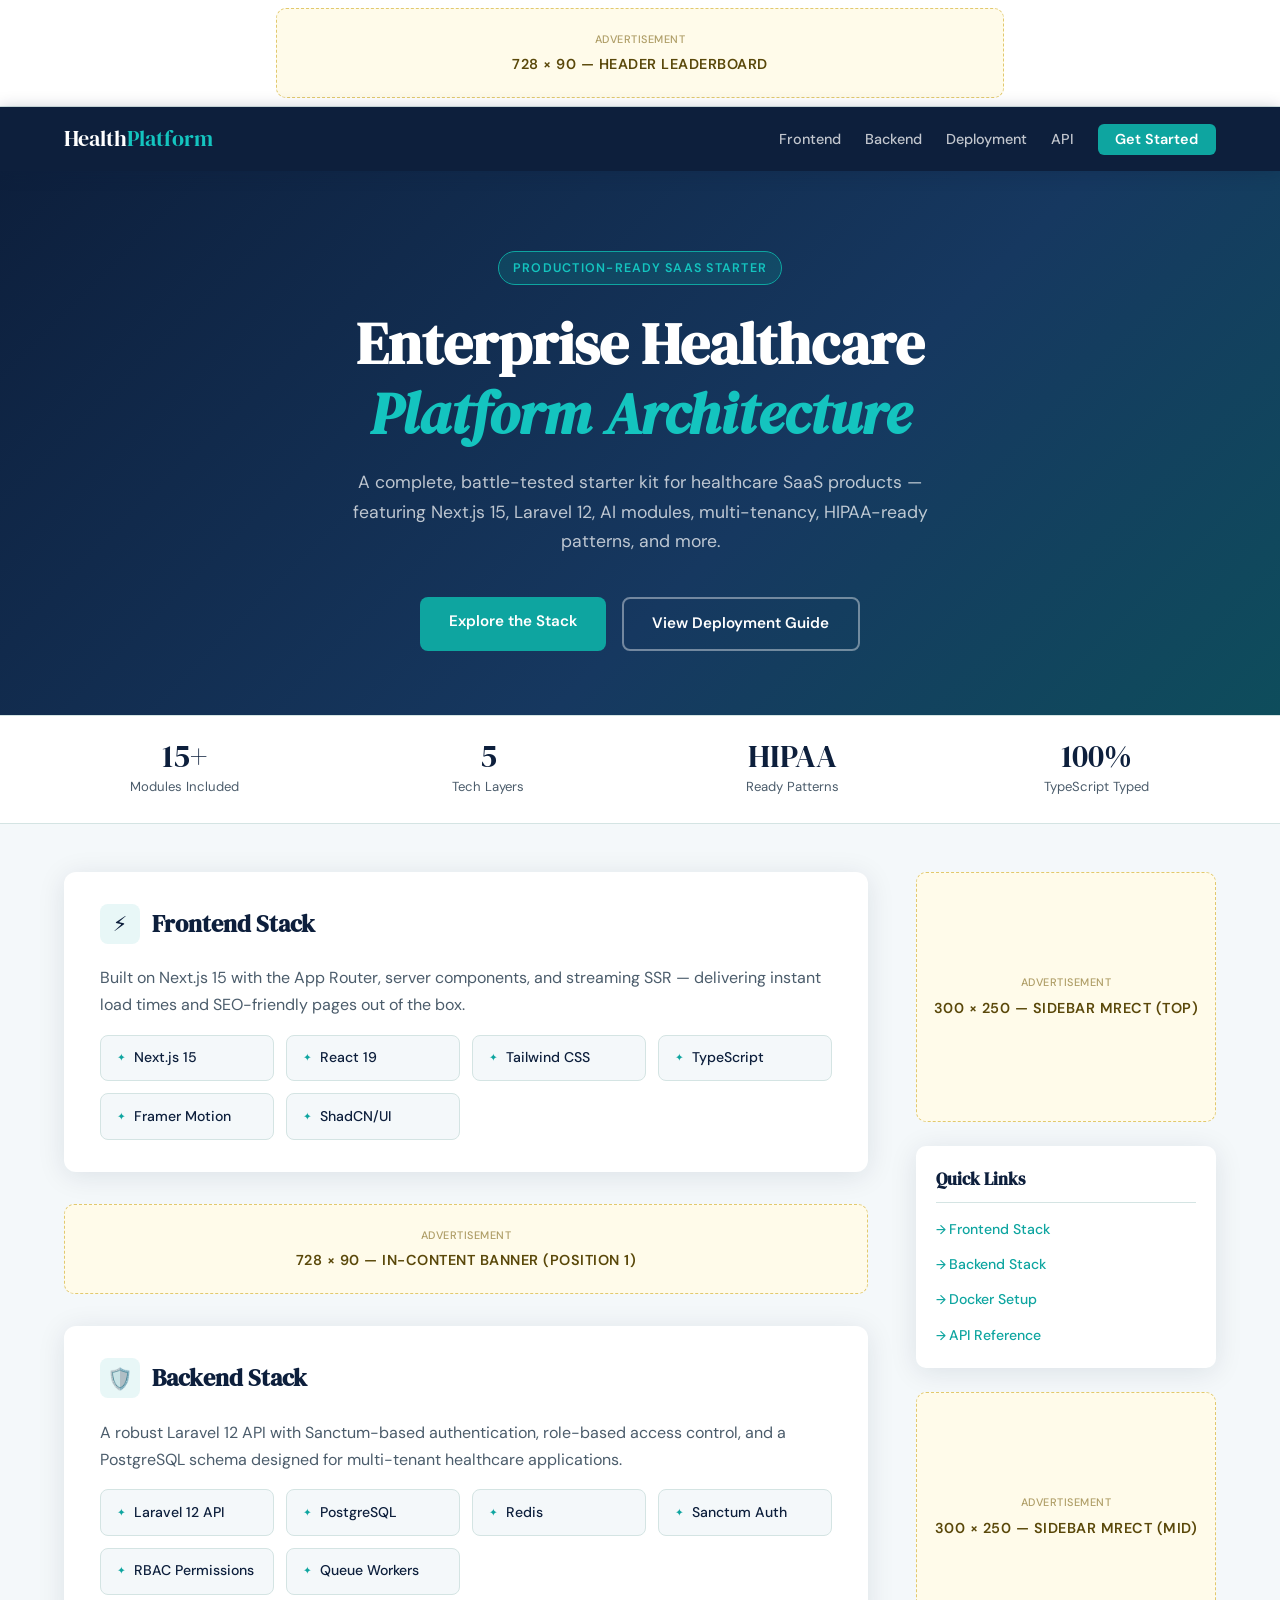
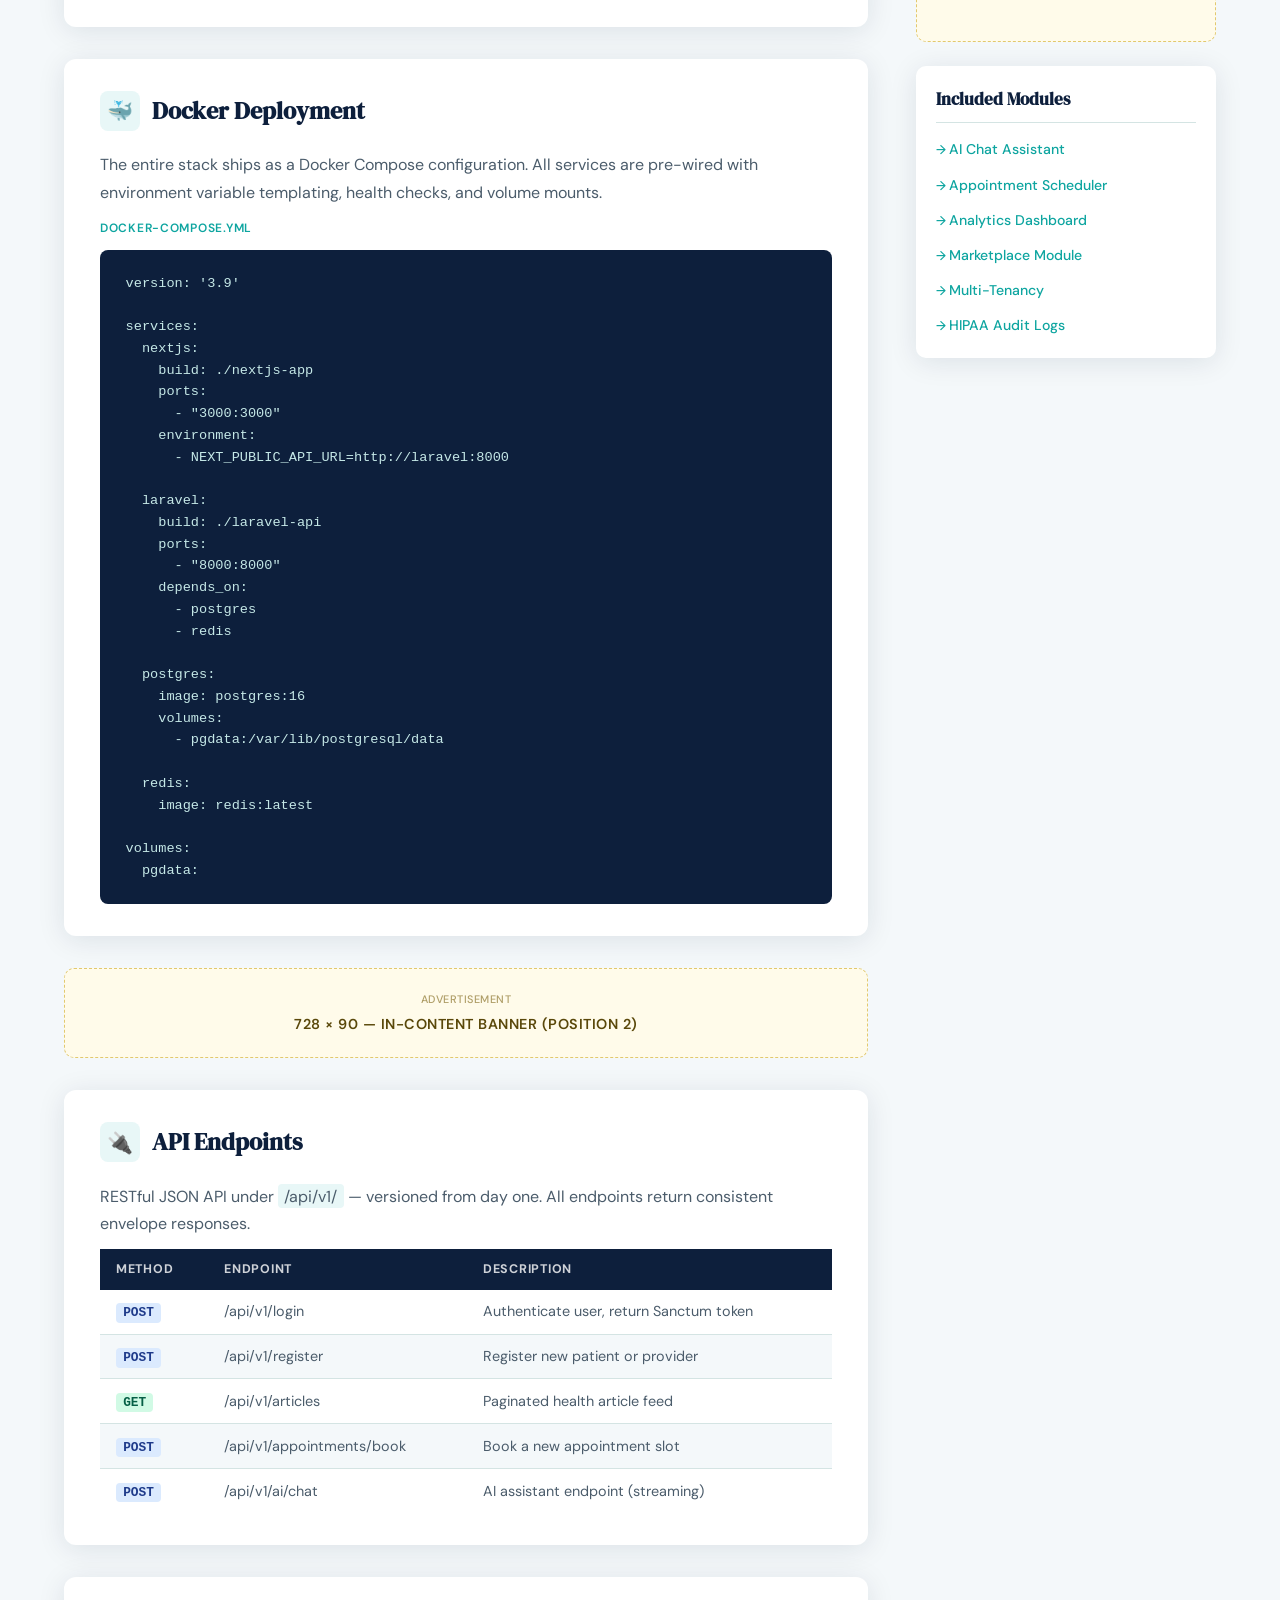
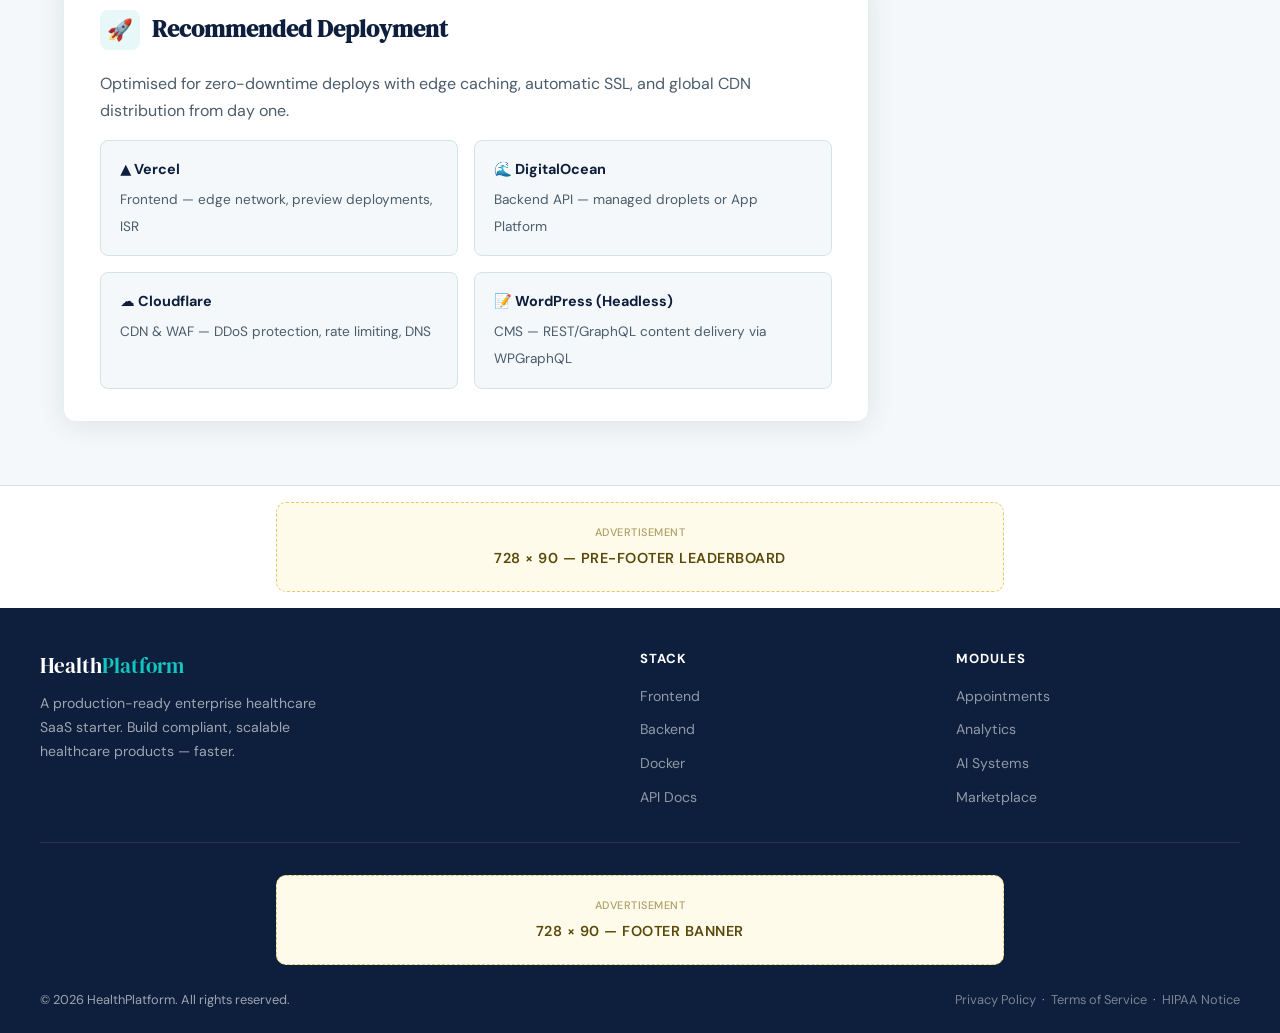
==== index.html @ 1a060036 "Add files via upload" ====
<!DOCTYPE html>
<html lang="en">
<head>
  <meta charset="UTF-8" />
  <meta name="viewport" content="width=device-width, initial-scale=1.0" />
  <title>Enterprise Healthcare Platform — Production-Ready SaaS Architecture</title>
  <meta name="description" content="Production-ready healthcare SaaS starter kit. Next.js 15, Laravel 12, PostgreSQL, Docker, AI, appointments, analytics, authentication, and marketplace modules." />

  <!-- Google Fonts -->
  <link rel="preconnect" href="https://fonts.googleapis.com" />
  <link rel="preconnect" href="https://fonts.gstatic.com" crossorigin />
  <link href="https://fonts.googleapis.com/css2?family=DM+Serif+Display:ital@0;1&family=DM+Sans:ital,opsz,wght@0,9..40,300;0,9..40,400;0,9..40,500;0,9..40,600;1,9..40,300&display=swap" rel="stylesheet" />

  <style>
    /* ─── DESIGN TOKENS ─── */
    :root {
      --navy:    #0d1f3c;
      --teal:    #0ea5a0;
      --teal-lt: #14c4bf;
      --sky:     #e8f7f7;
      --slate:   #4b5c6b;
      --mist:    #f4f8fa;
      --white:   #ffffff;
      --ink:     #0d1f3c;
      --border:  #d4e4e3;
      --radius:  10px;
      --shadow:  0 4px 28px rgba(13,31,60,.10);
      --ad-bg:   #fffbea;
      --ad-border: #e2c96e;
      --font-display: 'DM Serif Display', Georgia, serif;
      --font-body:    'DM Sans', system-ui, sans-serif;
    }

    *, *::before, *::after { box-sizing: border-box; margin: 0; padding: 0; }

    html { scroll-behavior: smooth; }

    body {
      font-family: var(--font-body);
      font-size: 1rem;
      color: var(--ink);
      background: var(--mist);
      line-height: 1.7;
    }

    /* ─── AD UTILITY ─── */
    .ad-slot {
      background: var(--ad-bg);
      border: 1.5px dashed var(--ad-border);
      border-radius: var(--radius);
      display: flex;
      flex-direction: column;
      align-items: center;
      justify-content: center;
      color: #7a6010;
      font-size: .78rem;
      font-weight: 500;
      letter-spacing: .04em;
      text-transform: uppercase;
      gap: 4px;
      position: relative;
      overflow: hidden;
    }
    .ad-slot::before {
      content: 'Advertisement';
      font-size: .68rem;
      opacity: .6;
    }
    .ad-slot-label {
      font-size: .9rem;
      font-weight: 600;
      color: #5a480a;
    }
    /* ad sizes */
    .ad-leaderboard  { width: 100%; height: 90px; }
    .ad-banner       { width: 100%; height: 60px; }
    .ad-rectangle    { width: 300px; height: 250px; flex-shrink: 0; }
    .ad-inline       { width: 100%; height: 90px; margin: 2rem 0; }
    .ad-footer       { width: 100%; height: 90px; }

    /* ─── HEADER AD BAR ─── */
    .header-ad-bar {
      background: var(--white);
      border-bottom: 1px solid var(--border);
      padding: .5rem 1.5rem;
    }
    .header-ad-bar .ad-leaderboard { max-width: 728px; margin: 0 auto; }

    /* ─── NAV ─── */
    nav {
      background: var(--navy);
      position: sticky;
      top: 0;
      z-index: 100;
      box-shadow: 0 2px 16px rgba(13,31,60,.25);
    }
    .nav-inner {
      max-width: 1200px;
      margin: 0 auto;
      padding: 0 1.5rem;
      display: flex;
      align-items: center;
      height: 64px;
      gap: 2rem;
    }
    .nav-logo {
      font-family: var(--font-display);
      font-size: 1.35rem;
      color: var(--white);
      text-decoration: none;
      white-space: nowrap;
      flex-shrink: 0;
    }
    .nav-logo span { color: var(--teal-lt); }
    .nav-links {
      display: flex;
      gap: 1.5rem;
      list-style: none;
      margin-left: auto;
    }
    .nav-links a {
      color: rgba(255,255,255,.75);
      text-decoration: none;
      font-size: .9rem;
      font-weight: 500;
      transition: color .2s;
    }
    .nav-links a:hover { color: var(--teal-lt); }
    .nav-cta {
      background: var(--teal);
      color: var(--white) !important;
      padding: .4rem 1.1rem;
      border-radius: 6px;
      font-weight: 600 !important;
      transition: background .2s !important;
    }
    .nav-cta:hover { background: var(--teal-lt) !important; }

    /* ─── HERO ─── */
    .hero {
      background: linear-gradient(135deg, var(--navy) 0%, #163860 60%, #0e4d5c 100%);
      color: var(--white);
      padding: 5rem 1.5rem 4rem;
      text-align: center;
    }
    .hero-eyebrow {
      display: inline-block;
      background: rgba(14,165,160,.2);
      border: 1px solid var(--teal);
      color: var(--teal-lt);
      font-size: .78rem;
      font-weight: 600;
      letter-spacing: .1em;
      text-transform: uppercase;
      padding: .35rem .9rem;
      border-radius: 50px;
      margin-bottom: 1.5rem;
    }
    .hero h1 {
      font-family: var(--font-display);
      font-size: clamp(2.2rem, 5vw, 3.6rem);
      line-height: 1.2;
      max-width: 800px;
      margin: 0 auto 1.25rem;
    }
    .hero h1 em { color: var(--teal-lt); font-style: italic; }
    .hero-sub {
      font-size: 1.1rem;
      color: rgba(255,255,255,.72);
      max-width: 620px;
      margin: 0 auto 2.5rem;
    }
    .hero-actions {
      display: flex;
      gap: 1rem;
      justify-content: center;
      flex-wrap: wrap;
    }
    .btn {
      display: inline-block;
      padding: .75rem 1.8rem;
      border-radius: 8px;
      font-weight: 600;
      font-size: .95rem;
      text-decoration: none;
      cursor: pointer;
      transition: transform .15s, box-shadow .15s, background .2s;
      border: none;
    }
    .btn:hover { transform: translateY(-2px); box-shadow: 0 6px 20px rgba(0,0,0,.18); }
    .btn-primary { background: var(--teal); color: var(--white); }
    .btn-primary:hover { background: var(--teal-lt); }
    .btn-outline { background: transparent; color: var(--white); border: 2px solid rgba(255,255,255,.4); }
    .btn-outline:hover { border-color: var(--white); }

    /* ─── PAGE LAYOUT ─── */
    .page-body {
      max-width: 1200px;
      margin: 0 auto;
      padding: 3rem 1.5rem 4rem;
      display: grid;
      grid-template-columns: 1fr 300px;
      gap: 3rem;
      align-items: start;
    }
    .main-content { min-width: 0; }
    .sidebar { display: flex; flex-direction: column; gap: 1.5rem; }

    /* ─── SIDEBAR STICKY ─── */
    .sidebar-sticky {
      position: sticky;
      top: 80px;
      display: flex;
      flex-direction: column;
      gap: 1.5rem;
    }

    /* ─── SECTION CARD ─── */
    .card {
      background: var(--white);
      border-radius: 12px;
      box-shadow: var(--shadow);
      padding: 2rem 2.25rem;
      margin-bottom: 2rem;
    }
    .card:last-child { margin-bottom: 0; }
    .card-header {
      display: flex;
      align-items: center;
      gap: .75rem;
      margin-bottom: 1.25rem;
    }
    .card-icon {
      width: 40px;
      height: 40px;
      background: var(--sky);
      border-radius: 8px;
      display: flex;
      align-items: center;
      justify-content: center;
      font-size: 1.3rem;
      flex-shrink: 0;
    }
    .card h2 {
      font-family: var(--font-display);
      font-size: 1.5rem;
      color: var(--navy);
    }
    .card p { color: var(--slate); margin-bottom: .75rem; }
    .card p:last-child { margin-bottom: 0; }

    /* ─── STACK GRID ─── */
    .stack-grid {
      display: grid;
      grid-template-columns: repeat(auto-fill, minmax(160px, 1fr));
      gap: .75rem;
      margin-top: 1rem;
    }
    .stack-item {
      background: var(--mist);
      border: 1px solid var(--border);
      border-radius: 8px;
      padding: .65rem 1rem;
      font-size: .88rem;
      font-weight: 500;
      color: var(--navy);
      display: flex;
      align-items: center;
      gap: .5rem;
    }
    .stack-item::before { content: '✦'; color: var(--teal); font-size: .65rem; }

    /* ─── CODE BLOCK ─── */
    pre {
      background: var(--navy);
      color: #c5e8e7;
      border-radius: 8px;
      padding: 1.4rem 1.6rem;
      overflow-x: auto;
      font-size: .85rem;
      line-height: 1.6;
      font-family: 'Fira Code', 'Cascadia Code', monospace;
      margin-top: .75rem;
    }
    code { font-family: inherit; }
    .code-label {
      font-size: .75rem;
      font-weight: 600;
      letter-spacing: .06em;
      text-transform: uppercase;
      color: var(--teal);
      margin-bottom: .35rem;
      display: block;
    }

    /* ─── API TABLE ─── */
    .api-table {
      width: 100%;
      border-collapse: collapse;
      margin-top: .75rem;
      font-size: .9rem;
    }
    .api-table th {
      background: var(--navy);
      color: rgba(255,255,255,.8);
      text-align: left;
      padding: .6rem 1rem;
      font-size: .78rem;
      letter-spacing: .06em;
      text-transform: uppercase;
    }
    .api-table td {
      padding: .6rem 1rem;
      border-bottom: 1px solid var(--border);
      color: var(--slate);
    }
    .api-table tr:last-child td { border-bottom: none; }
    .api-table tr:nth-child(even) td { background: var(--mist); }
    .method {
      font-family: monospace;
      font-weight: 700;
      font-size: .8rem;
      padding: .15rem .45rem;
      border-radius: 4px;
    }
    .method-get  { background: #d1fae5; color: #065f46; }
    .method-post { background: #dbeafe; color: #1e3a8a; }

    /* ─── DEPLOYMENT GRID ─── */
    .deploy-grid {
      display: grid;
      grid-template-columns: repeat(2, 1fr);
      gap: 1rem;
      margin-top: 1rem;
    }
    .deploy-card {
      background: var(--mist);
      border: 1px solid var(--border);
      border-radius: 8px;
      padding: 1rem 1.2rem;
    }
    .deploy-card strong {
      display: block;
      color: var(--navy);
      font-size: .9rem;
      margin-bottom: .2rem;
    }
    .deploy-card span { color: var(--slate); font-size: .85rem; }

    /* ─── SIDEBAR WIDGET ─── */
    .widget {
      background: var(--white);
      border-radius: 10px;
      box-shadow: var(--shadow);
      padding: 1.25rem;
    }
    .widget h3 {
      font-family: var(--font-display);
      font-size: 1.05rem;
      color: var(--navy);
      margin-bottom: .75rem;
      border-bottom: 1px solid var(--border);
      padding-bottom: .5rem;
    }
    .widget ul { list-style: none; display: flex; flex-direction: column; gap: .5rem; }
    .widget ul li a {
      color: var(--teal);
      text-decoration: none;
      font-size: .88rem;
      font-weight: 500;
      transition: color .2s;
    }
    .widget ul li a:hover { color: var(--navy); }
    .widget ul li a::before { content: '→ '; font-size: .8rem; }

    /* ─── STATS BAR ─── */
    .stats-bar {
      background: var(--white);
      border-top: 1px solid var(--border);
      border-bottom: 1px solid var(--border);
      padding: 1.5rem 1.5rem;
    }
    .stats-inner {
      max-width: 1200px;
      margin: 0 auto;
      display: grid;
      grid-template-columns: repeat(4, 1fr);
      text-align: center;
      gap: 1rem;
    }
    .stat-number {
      font-family: var(--font-display);
      font-size: 2rem;
      color: var(--navy);
      line-height: 1;
    }
    .stat-label { font-size: .82rem; color: var(--slate); margin-top: .25rem; }

    /* ─── FOOTER ─── */
    footer {
      background: var(--navy);
      color: rgba(255,255,255,.6);
      padding: 2.5rem 1.5rem 1.5rem;
    }
    .footer-inner {
      max-width: 1200px;
      margin: 0 auto;
    }
    .footer-top {
      display: grid;
      grid-template-columns: 2fr 1fr 1fr;
      gap: 2rem;
      margin-bottom: 2rem;
      padding-bottom: 2rem;
      border-bottom: 1px solid rgba(255,255,255,.1);
    }
    .footer-brand {
      font-family: var(--font-display);
      font-size: 1.3rem;
      color: var(--white);
      margin-bottom: .6rem;
    }
    .footer-brand span { color: var(--teal-lt); }
    .footer-col h4 {
      color: var(--white);
      font-size: .82rem;
      letter-spacing: .07em;
      text-transform: uppercase;
      margin-bottom: .75rem;
    }
    .footer-col ul { list-style: none; display: flex; flex-direction: column; gap: .4rem; }
    .footer-col ul a { color: rgba(255,255,255,.55); font-size: .88rem; text-decoration: none; transition: color .2s; }
    .footer-col ul a:hover { color: var(--teal-lt); }
    .footer-bottom {
      display: flex;
      justify-content: space-between;
      align-items: center;
      font-size: .8rem;
      flex-wrap: wrap;
      gap: .5rem;
    }
    .footer-bottom a { color: rgba(255,255,255,.45); text-decoration: none; }
    .footer-bottom a:hover { color: var(--teal-lt); }

    /* ─── RESPONSIVE ─── */
    @media (max-width: 900px) {
      .page-body { grid-template-columns: 1fr; }
      .sidebar-sticky { position: static; }
      .ad-rectangle { width: 100%; height: 120px; }
      .stats-inner { grid-template-columns: repeat(2, 1fr); }
      .footer-top { grid-template-columns: 1fr 1fr; }
    }
    @media (max-width: 600px) {
      .nav-links { display: none; }
      .deploy-grid { grid-template-columns: 1fr; }
      .hero { padding: 3.5rem 1.2rem 3rem; }
      .stats-inner { grid-template-columns: repeat(2, 1fr); gap: 1.5rem; }
      .footer-top { grid-template-columns: 1fr; }
      .footer-bottom { flex-direction: column; text-align: center; }
    }
  </style>
</head>
<body>

  <!-- ╔═══════════════════════════════╗ -->
  <!-- ║  AD SLOT: HEADER LEADERBOARD  ║ -->
  <!-- ╚═══════════════════════════════╝ -->
  <div class="header-ad-bar" id="ad-header-leaderboard" data-ad-zone="header_leaderboard" data-ad-size="728x90">
    <div class="ad-slot ad-leaderboard">
      <span class="ad-slot-label">728 × 90 — Header Leaderboard</span>
    </div>
  </div>

  <!-- NAVIGATION -->
  <nav aria-label="Main navigation">
    <div class="nav-inner">
      <a href="#" class="nav-logo">Health<span>Platform</span></a>
      <ul class="nav-links">
        <li><a href="#frontend">Frontend</a></li>
        <li><a href="#backend">Backend</a></li>
        <li><a href="#deployment">Deployment</a></li>
        <li><a href="#api">API</a></li>
        <li><a href="#" class="nav-cta">Get Started</a></li>
      </ul>
    </div>
  </nav>

  <!-- HERO -->
  <section class="hero">
    <span class="hero-eyebrow">Production-Ready SaaS Starter</span>
    <h1>Enterprise Healthcare<br><em>Platform Architecture</em></h1>
    <p class="hero-sub">
      A complete, battle-tested starter kit for healthcare SaaS products —
      featuring Next.js 15, Laravel 12, AI modules, multi-tenancy, HIPAA-ready patterns, and more.
    </p>
    <div class="hero-actions">
      <a href="#frontend" class="btn btn-primary">Explore the Stack</a>
      <a href="#deployment" class="btn btn-outline">View Deployment Guide</a>
    </div>
  </section>

  <!-- STATS BAR -->
  <div class="stats-bar">
    <div class="stats-inner">
      <div>
        <div class="stat-number">15+</div>
        <div class="stat-label">Modules Included</div>
      </div>
      <div>
        <div class="stat-number">5</div>
        <div class="stat-label">Tech Layers</div>
      </div>
      <div>
        <div class="stat-number">HIPAA</div>
        <div class="stat-label">Ready Patterns</div>
      </div>
      <div>
        <div class="stat-number">100%</div>
        <div class="stat-label">TypeScript Typed</div>
      </div>
    </div>
  </div>

  <!-- PAGE BODY (2-column) -->
  <div class="page-body">

    <!-- ─── MAIN CONTENT ─── -->
    <main class="main-content">

      <!-- FRONTEND STACK -->
      <div class="card" id="frontend">
        <div class="card-header">
          <div class="card-icon">⚡</div>
          <h2>Frontend Stack</h2>
        </div>
        <p>Built on Next.js 15 with the App Router, server components, and streaming SSR — delivering instant load times and SEO-friendly pages out of the box.</p>
        <div class="stack-grid">
          <div class="stack-item">Next.js 15</div>
          <div class="stack-item">React 19</div>
          <div class="stack-item">Tailwind CSS</div>
          <div class="stack-item">TypeScript</div>
          <div class="stack-item">Framer Motion</div>
          <div class="stack-item">ShadCN/UI</div>
        </div>
      </div>

      <!-- IN-CONTENT AD SLOT 1 -->
      <div id="ad-in-content-1" data-ad-zone="in_content_1" data-ad-size="728x90">
        <div class="ad-slot ad-inline">
          <span class="ad-slot-label">728 × 90 — In-Content Banner (Position 1)</span>
        </div>
      </div>

      <!-- BACKEND STACK -->
      <div class="card" id="backend">
        <div class="card-header">
          <div class="card-icon">🛡️</div>
          <h2>Backend Stack</h2>
        </div>
        <p>A robust Laravel 12 API with Sanctum-based authentication, role-based access control, and a PostgreSQL schema designed for multi-tenant healthcare applications.</p>
        <div class="stack-grid">
          <div class="stack-item">Laravel 12 API</div>
          <div class="stack-item">PostgreSQL</div>
          <div class="stack-item">Redis</div>
          <div class="stack-item">Sanctum Auth</div>
          <div class="stack-item">RBAC Permissions</div>
          <div class="stack-item">Queue Workers</div>
        </div>
      </div>

      <!-- DOCKER DEPLOYMENT -->
      <div class="card" id="deployment">
        <div class="card-header">
          <div class="card-icon">🐳</div>
          <h2>Docker Deployment</h2>
        </div>
        <p>The entire stack ships as a Docker Compose configuration. All services are pre-wired with environment variable templating, health checks, and volume mounts.</p>
        <span class="code-label">docker-compose.yml</span>
        <pre><code>version: '3.9'

services:
  nextjs:
    build: ./nextjs-app
    ports:
      - "3000:3000"
    environment:
      - NEXT_PUBLIC_API_URL=http://laravel:8000

  laravel:
    build: ./laravel-api
    ports:
      - "8000:8000"
    depends_on:
      - postgres
      - redis

  postgres:
    image: postgres:16
    volumes:
      - pgdata:/var/lib/postgresql/data

  redis:
    image: redis:latest

volumes:
  pgdata:</code></pre>
      </div>

      <!-- IN-CONTENT AD SLOT 2 -->
      <div id="ad-in-content-2" data-ad-zone="in_content_2" data-ad-size="728x90">
        <div class="ad-slot ad-inline">
          <span class="ad-slot-label">728 × 90 — In-Content Banner (Position 2)</span>
        </div>
      </div>

      <!-- API ENDPOINTS -->
      <div class="card" id="api">
        <div class="card-header">
          <div class="card-icon">🔌</div>
          <h2>API Endpoints</h2>
        </div>
        <p>RESTful JSON API under <code style="background:var(--sky);padding:.1rem .4rem;border-radius:4px;">/api/v1/</code> — versioned from day one. All endpoints return consistent envelope responses.</p>
        <table class="api-table">
          <thead>
            <tr>
              <th>Method</th>
              <th>Endpoint</th>
              <th>Description</th>
            </tr>
          </thead>
          <tbody>
            <tr>
              <td><span class="method method-post">POST</span></td>
              <td>/api/v1/login</td>
              <td>Authenticate user, return Sanctum token</td>
            </tr>
            <tr>
              <td><span class="method method-post">POST</span></td>
              <td>/api/v1/register</td>
              <td>Register new patient or provider</td>
            </tr>
            <tr>
              <td><span class="method method-get">GET</span></td>
              <td>/api/v1/articles</td>
              <td>Paginated health article feed</td>
            </tr>
            <tr>
              <td><span class="method method-post">POST</span></td>
              <td>/api/v1/appointments/book</td>
              <td>Book a new appointment slot</td>
            </tr>
            <tr>
              <td><span class="method method-post">POST</span></td>
              <td>/api/v1/ai/chat</td>
              <td>AI assistant endpoint (streaming)</td>
            </tr>
          </tbody>
        </table>
      </div>

      <!-- RECOMMENDED DEPLOYMENT -->
      <div class="card">
        <div class="card-header">
          <div class="card-icon">🚀</div>
          <h2>Recommended Deployment</h2>
        </div>
        <p>Optimised for zero-downtime deploys with edge caching, automatic SSL, and global CDN distribution from day one.</p>
        <div class="deploy-grid">
          <div class="deploy-card">
            <strong>▲ Vercel</strong>
            <span>Frontend — edge network, preview deployments, ISR</span>
          </div>
          <div class="deploy-card">
            <strong>🌊 DigitalOcean</strong>
            <span>Backend API — managed droplets or App Platform</span>
          </div>
          <div class="deploy-card">
            <strong>☁️ Cloudflare</strong>
            <span>CDN &amp; WAF — DDoS protection, rate limiting, DNS</span>
          </div>
          <div class="deploy-card">
            <strong>📝 WordPress (Headless)</strong>
            <span>CMS — REST/GraphQL content delivery via WPGraphQL</span>
          </div>
        </div>
      </div>

    </main>
    <!-- ─── END MAIN CONTENT ─── -->

    <!-- ─── SIDEBAR ─── -->
    <aside class="sidebar" aria-label="Sidebar">
      <div class="sidebar-sticky">

        <!-- SIDEBAR AD SLOT 1 (Medium Rectangle) -->
        <div id="ad-sidebar-1" data-ad-zone="sidebar_mrec_1" data-ad-size="300x250">
          <div class="ad-slot ad-rectangle">
            <span class="ad-slot-label">300 × 250 — Sidebar MRect (Top)</span>
          </div>
        </div>

        <!-- QUICK LINKS WIDGET -->
        <div class="widget">
          <h3>Quick Links</h3>
          <ul>
            <li><a href="#frontend">Frontend Stack</a></li>
            <li><a href="#backend">Backend Stack</a></li>
            <li><a href="#deployment">Docker Setup</a></li>
            <li><a href="#api">API Reference</a></li>
          </ul>
        </div>

        <!-- SIDEBAR AD SLOT 2 (Medium Rectangle) -->
        <div id="ad-sidebar-2" data-ad-zone="sidebar_mrec_2" data-ad-size="300x250">
          <div class="ad-slot ad-rectangle">
            <span class="ad-slot-label">300 × 250 — Sidebar MRect (Mid)</span>
          </div>
        </div>

        <!-- MODULES WIDGET -->
        <div class="widget">
          <h3>Included Modules</h3>
          <ul>
            <li><a href="#">AI Chat Assistant</a></li>
            <li><a href="#">Appointment Scheduler</a></li>
            <li><a href="#">Analytics Dashboard</a></li>
            <li><a href="#">Marketplace Module</a></li>
            <li><a href="#">Multi-Tenancy</a></li>
            <li><a href="#">HIPAA Audit Logs</a></li>
          </ul>
        </div>

      </div>
    </aside>
    <!-- ─── END SIDEBAR ─── -->

  </div>
  <!-- END PAGE BODY -->

  <!-- ╔═══════════════════════════════╗ -->
  <!-- ║  AD SLOT: PRE-FOOTER BANNER   ║ -->
  <!-- ╚═══════════════════════════════╝ -->
  <div style="background:var(--white);border-top:1px solid var(--border);padding:1rem 1.5rem;">
    <div style="max-width:1200px;margin:0 auto;">
      <div id="ad-pre-footer" data-ad-zone="pre_footer_leaderboard" data-ad-size="728x90">
        <div class="ad-slot ad-footer" style="max-width:728px;margin:0 auto;">
          <span class="ad-slot-label">728 × 90 — Pre-Footer Leaderboard</span>
        </div>
      </div>
    </div>
  </div>

  <!-- FOOTER -->
  <footer>
    <div class="footer-inner">
      <div class="footer-top">
        <div>
          <div class="footer-brand">Health<span>Platform</span></div>
          <p style="font-size:.88rem;max-width:280px;">
            A production-ready enterprise healthcare SaaS starter. Build compliant, scalable healthcare products — faster.
          </p>
        </div>
        <div class="footer-col">
          <h4>Stack</h4>
          <ul>
            <li><a href="#frontend">Frontend</a></li>
            <li><a href="#backend">Backend</a></li>
            <li><a href="#deployment">Docker</a></li>
            <li><a href="#api">API Docs</a></li>
          </ul>
        </div>
        <div class="footer-col">
          <h4>Modules</h4>
          <ul>
            <li><a href="#">Appointments</a></li>
            <li><a href="#">Analytics</a></li>
            <li><a href="#">AI Systems</a></li>
            <li><a href="#">Marketplace</a></li>
          </ul>
        </div>
      </div>

      <!-- ╔═════════════════════════════════╗ -->
      <!-- ║  AD SLOT: FOOTER BANNER (inner)  ║ -->
      <!-- ╚═════════════════════════════════╝ -->
      <div id="ad-footer-inner" data-ad-zone="footer_banner" data-ad-size="728x90" style="margin-bottom:1.5rem;">
        <div class="ad-slot ad-footer" style="max-width:728px;margin:0 auto;">
          <span class="ad-slot-label">728 × 90 — Footer Banner</span>
        </div>
      </div>

      <div class="footer-bottom">
        <span>© 2026 HealthPlatform. All rights reserved.</span>
        <span>
          <a href="#">Privacy Policy</a> &nbsp;·&nbsp;
          <a href="#">Terms of Service</a> &nbsp;·&nbsp;
          <a href="#">HIPAA Notice</a>
        </span>
      </div>
    </div>
  </footer>

  <!-- ─── AD PLACEMENT REGISTRY ─── -->
  <script>
    /**
     * AD PLACEMENT SYSTEM
     * ─────────────────────────────────────────────────────
     * All ad slots are identified by:
     *   - HTML id="ad-*"
     *   - data-ad-zone  → logical zone key for ad-server targeting
     *   - data-ad-size  → WxH creative size hint
     *
     * ZONES DEFINED:
     *   header_leaderboard   — 728×90  above nav
     *   in_content_1         — 728×90  after Frontend card
     *   in_content_2         — 728×90  after Backend/Docker cards
     *   sidebar_mrec_1       — 300×250 top of sidebar
     *   sidebar_mrec_2       — 300×250 mid sidebar
     *   pre_footer_leaderboard — 728×90 above footer
     *   footer_banner        — 728×90  inside footer
     *
     * TO INTEGRATE A REAL AD NETWORK:
     *   1. Replace the .ad-slot div with your network's tag/script
     *      inside the matching #ad-* container.
     *   2. Or use window.adPlacements below to auto-render via JS:
     *
     *   window.adPlacements.forEach(slot => {
     *     // yourAdNetwork.renderAd(slot.element, slot.zone, slot.size);
     *   });
     * ─────────────────────────────────────────────────────
     */
    window.adPlacements = Array.from(
      document.querySelectorAll('[data-ad-zone]')
    ).map(el => ({
      element:  el,
      id:       el.id,
      zone:     el.dataset.adZone,
      size:     el.dataset.adSize,
    }));

    console.table(
      window.adPlacements.map(({ id, zone, size }) => ({ id, zone, size }))
    );
  </script>

</body>
</html>
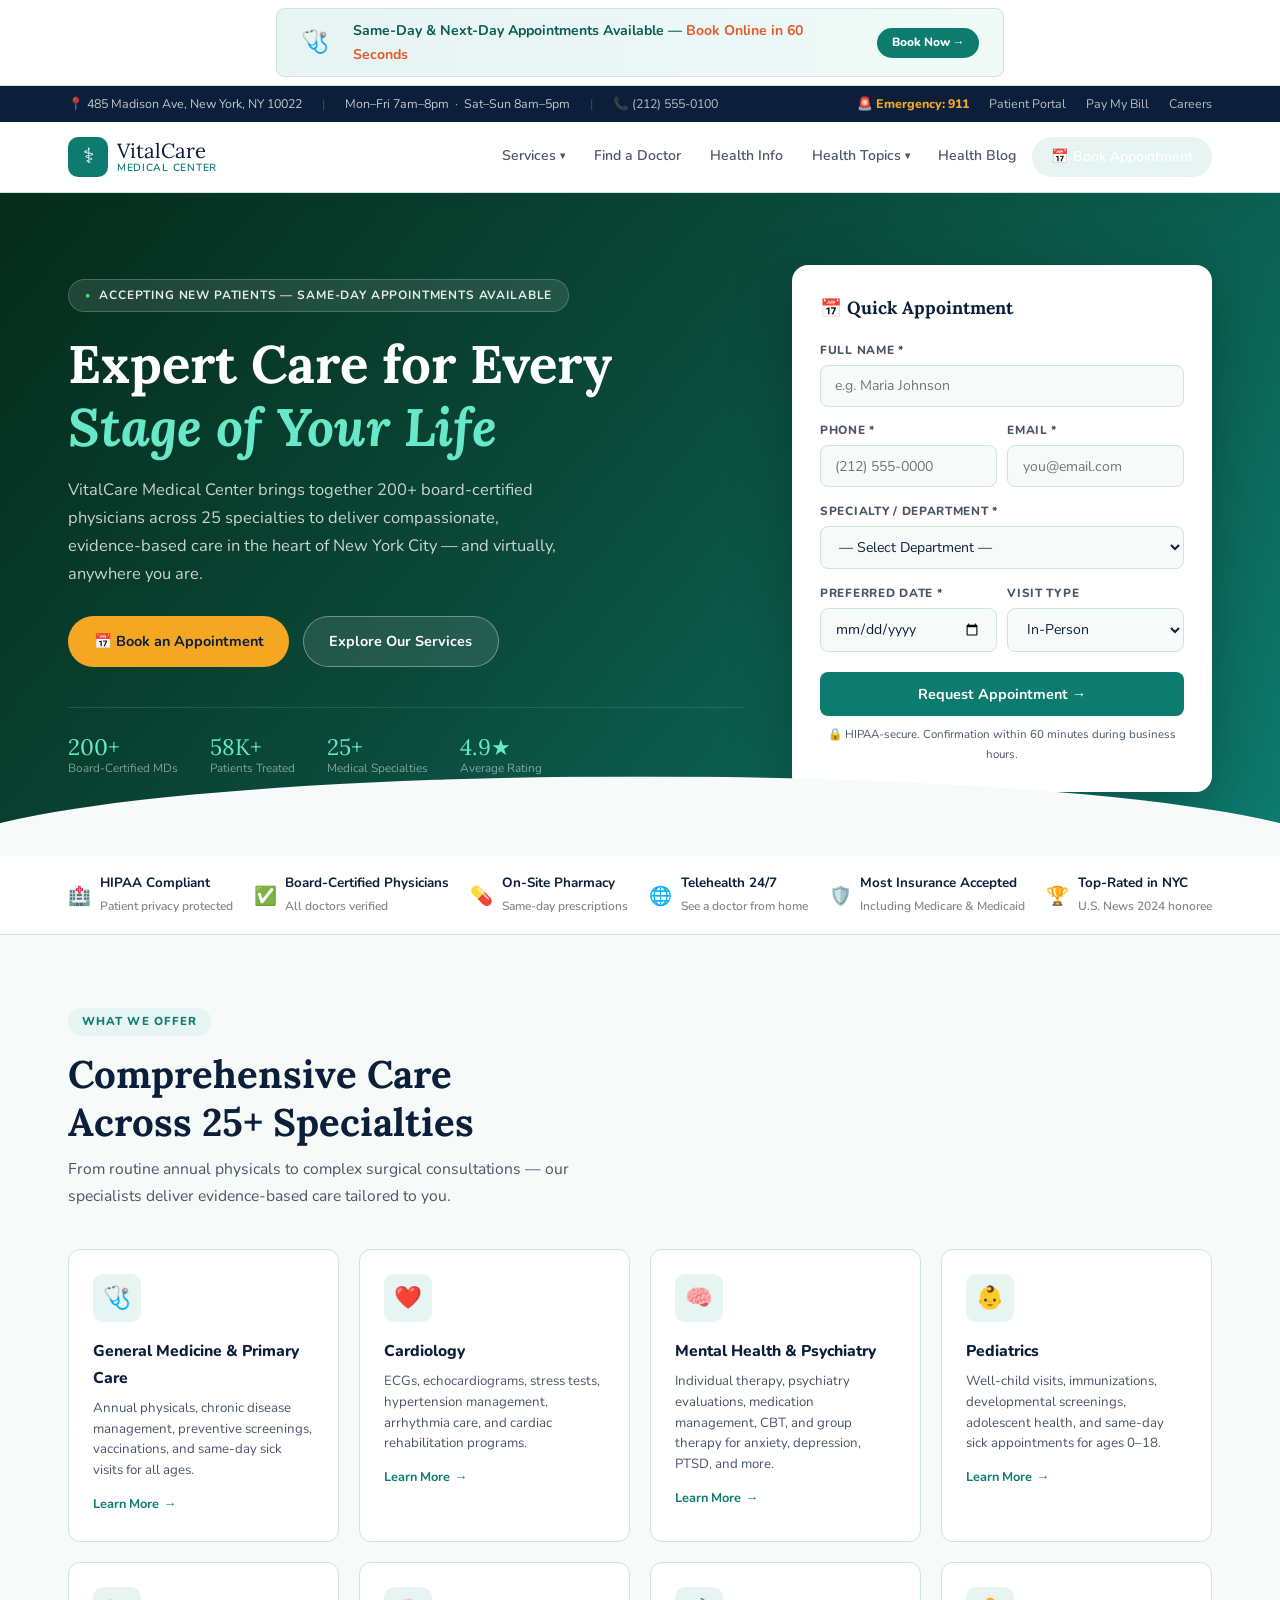
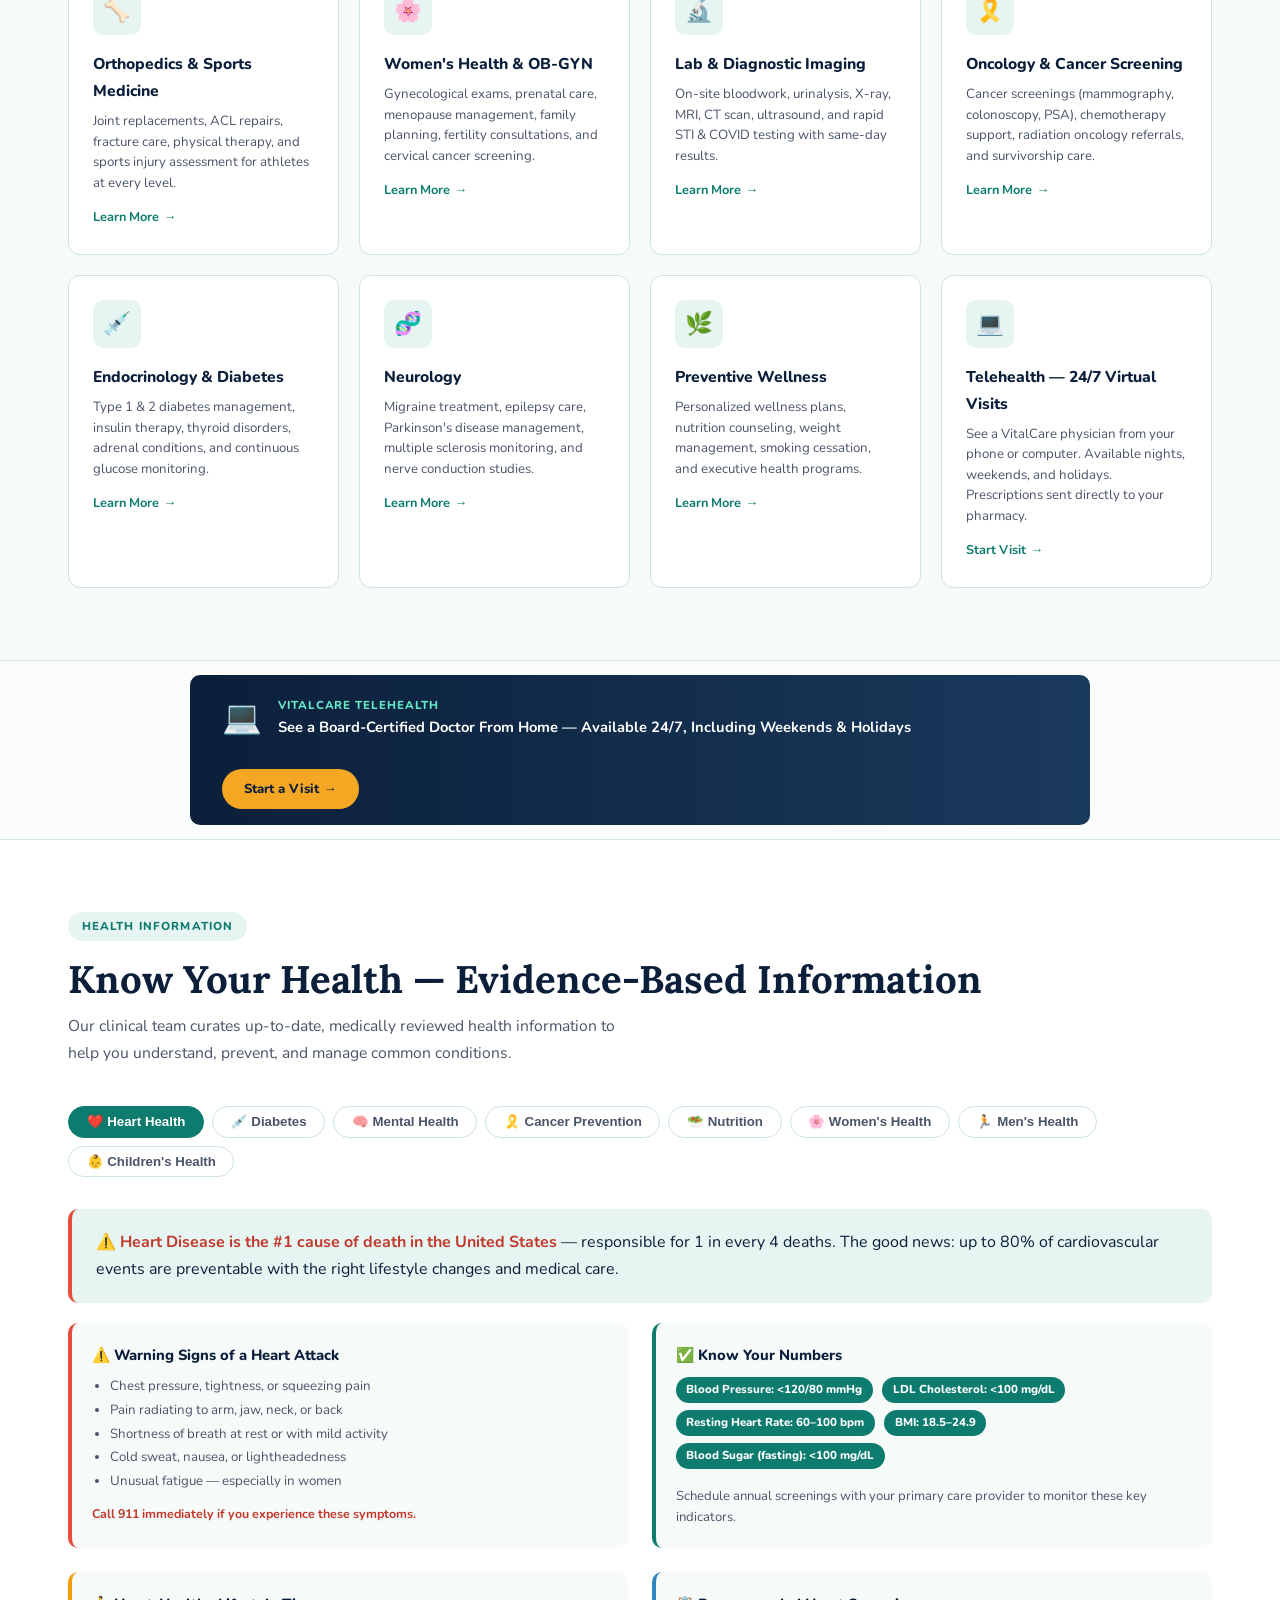
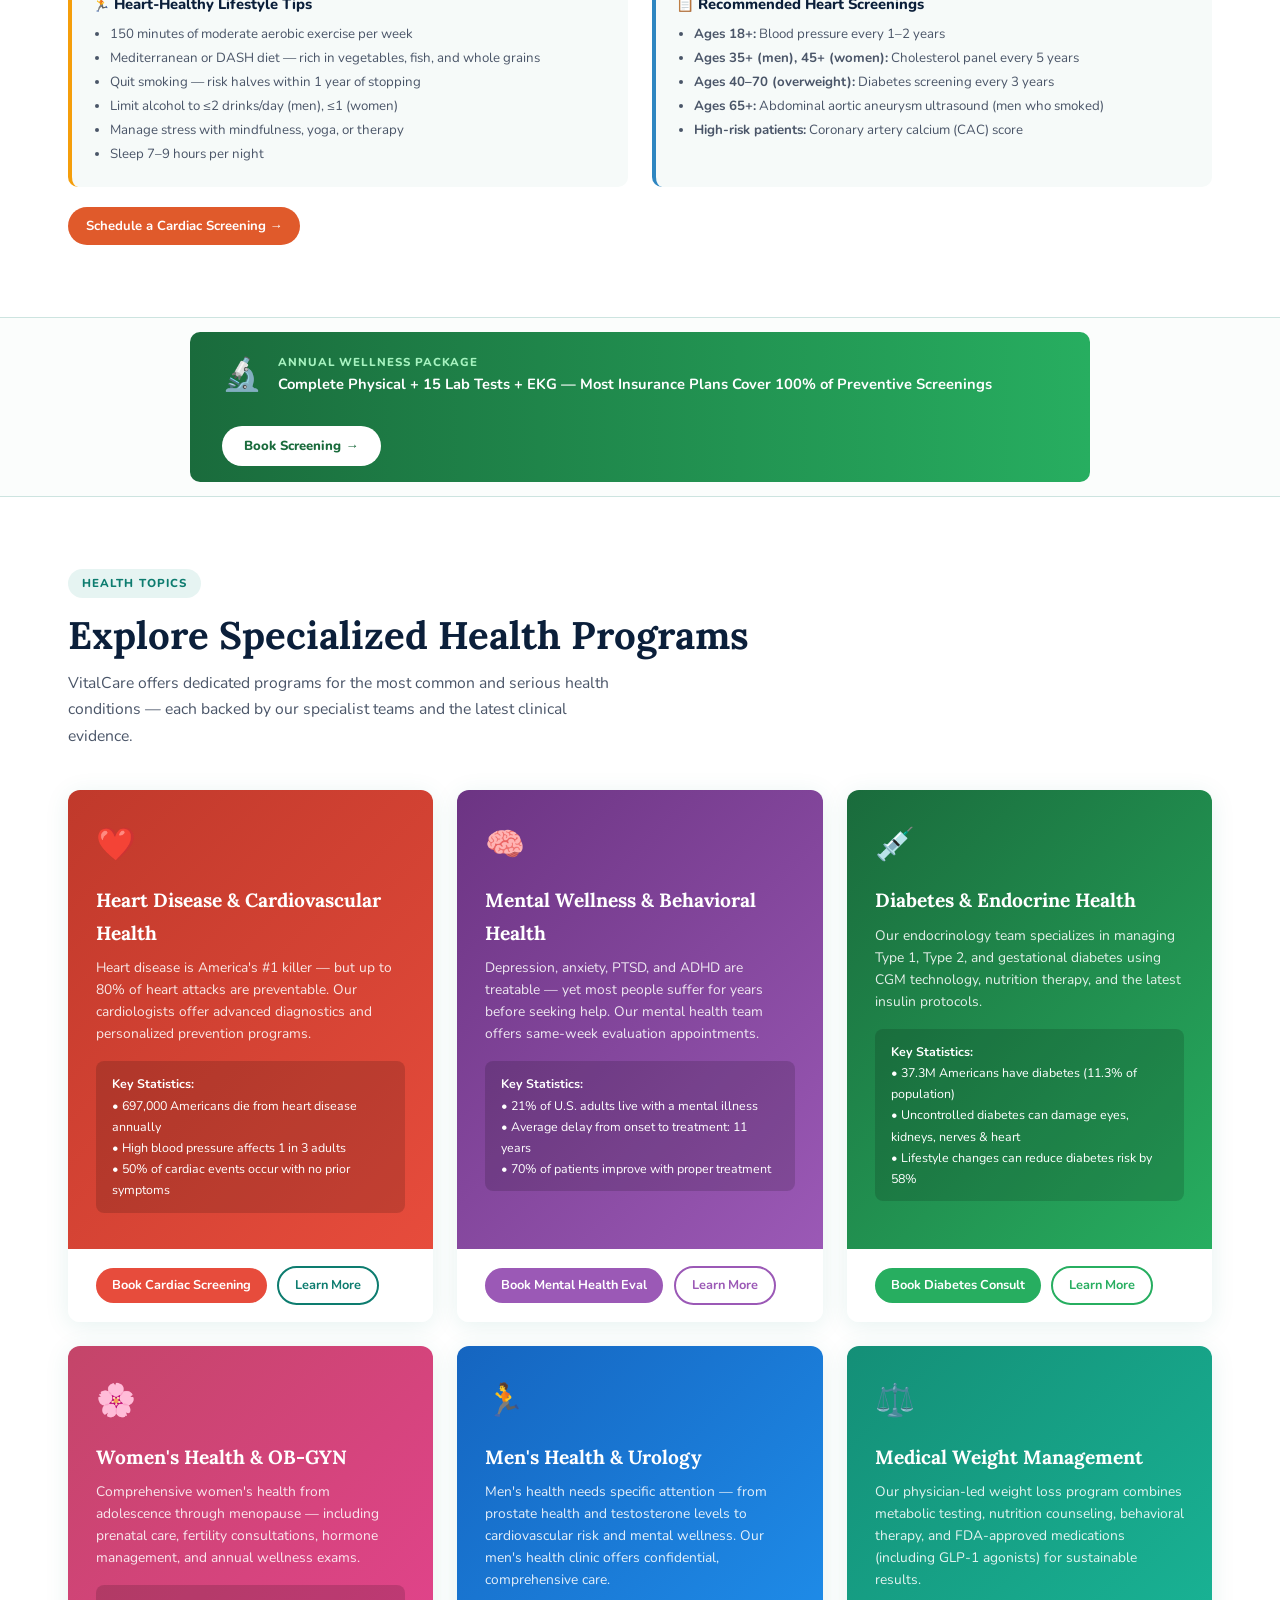
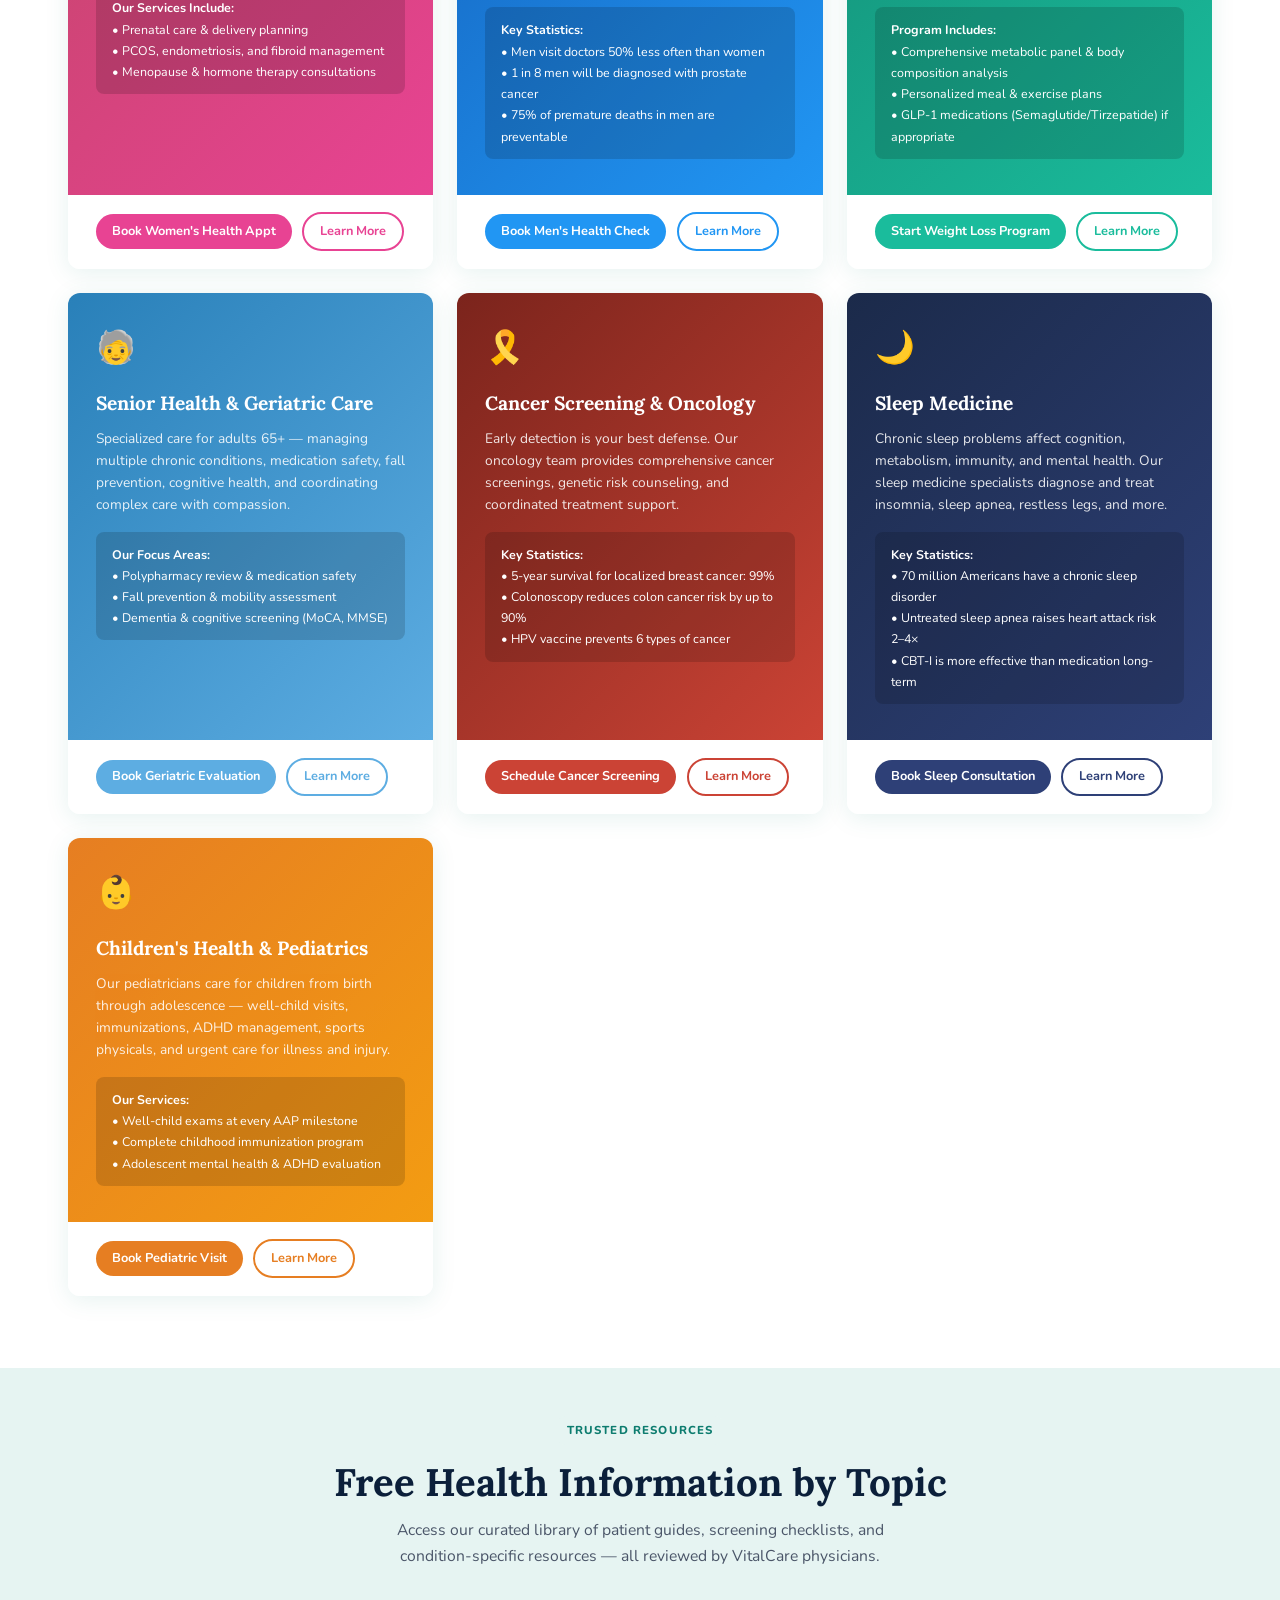
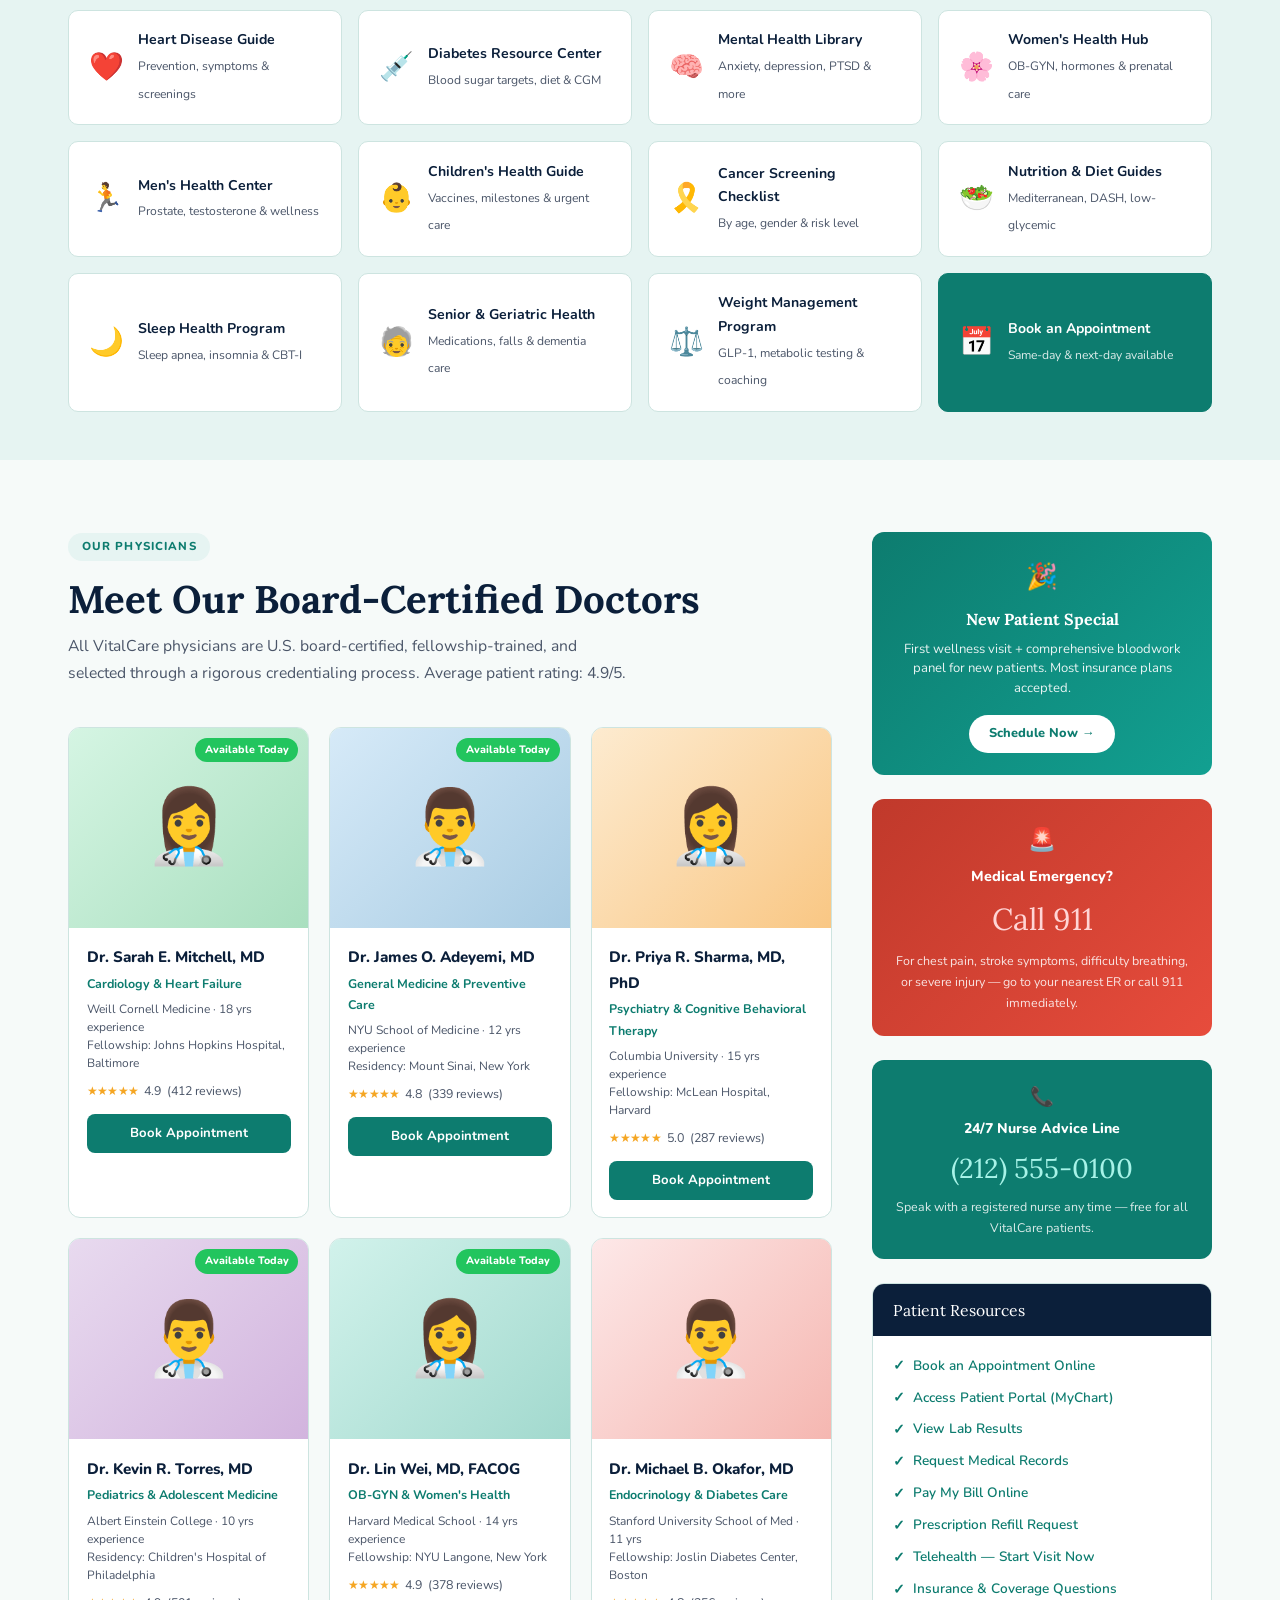
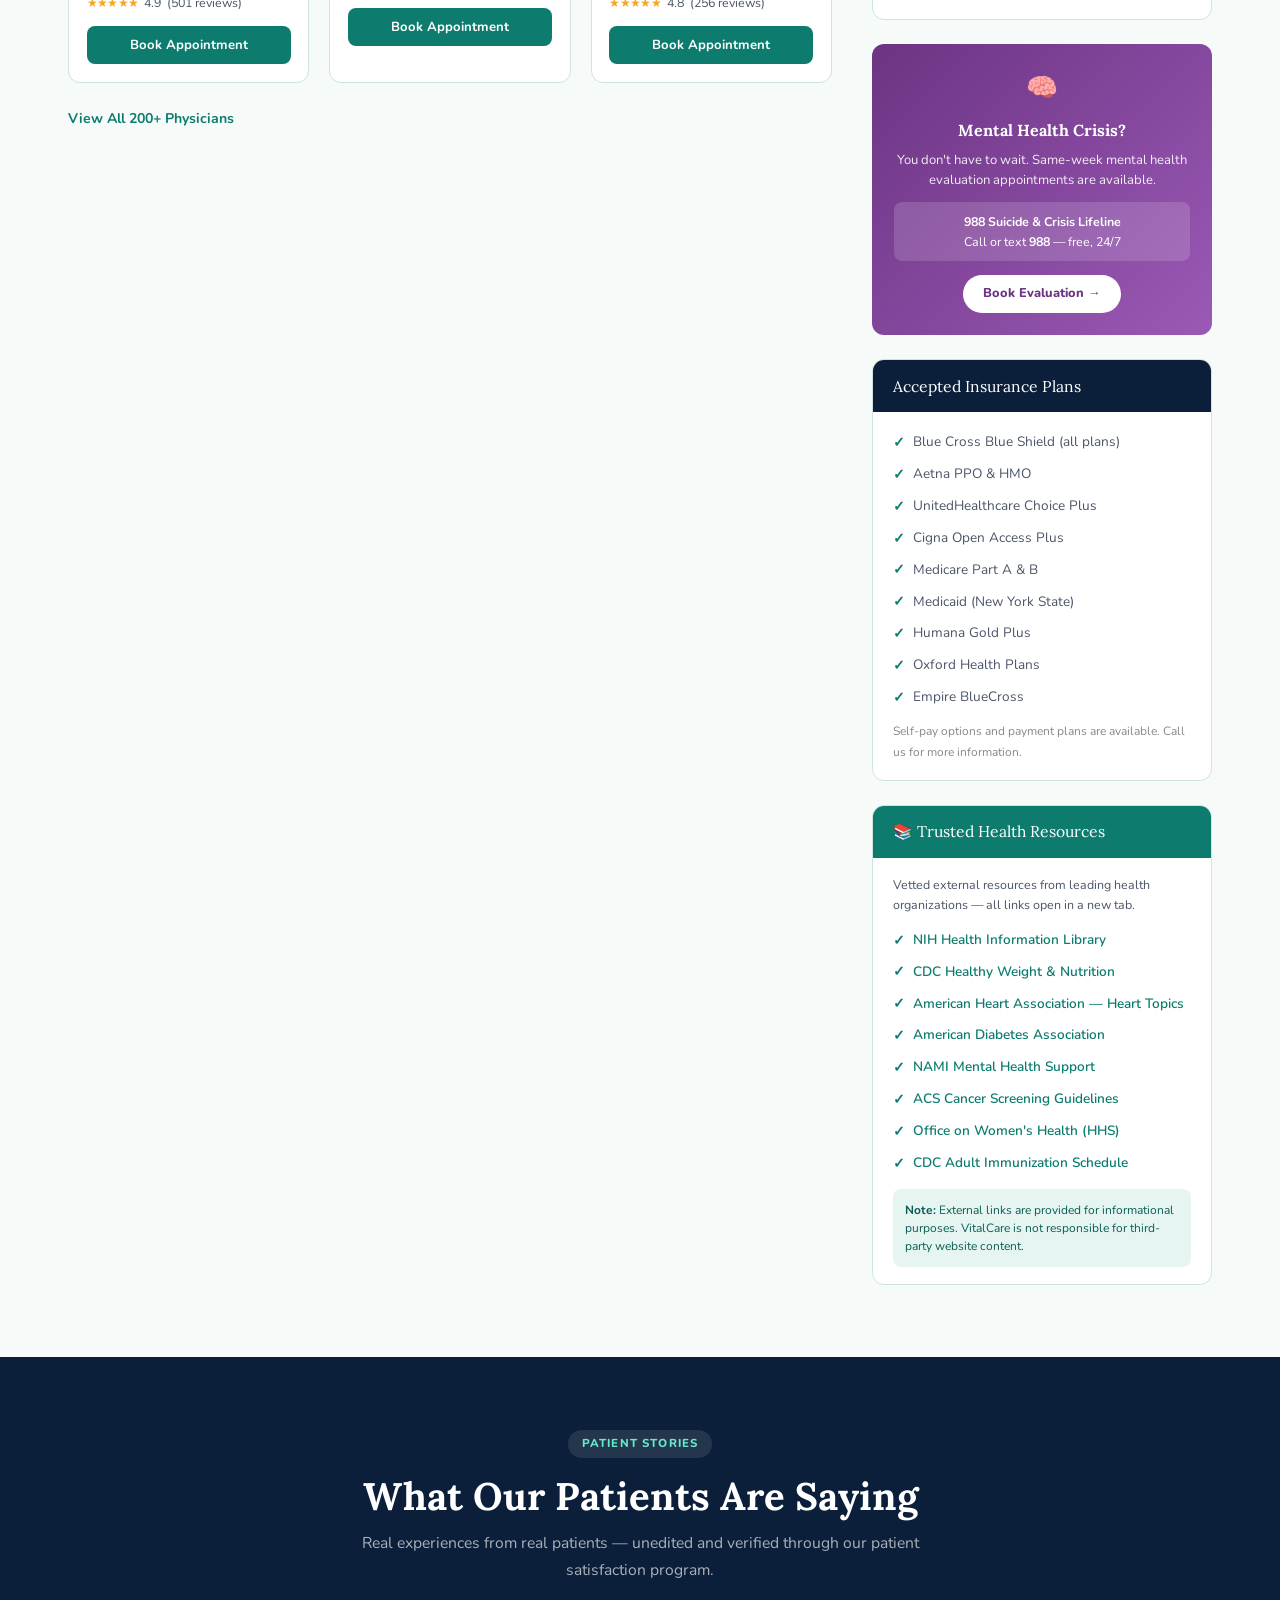
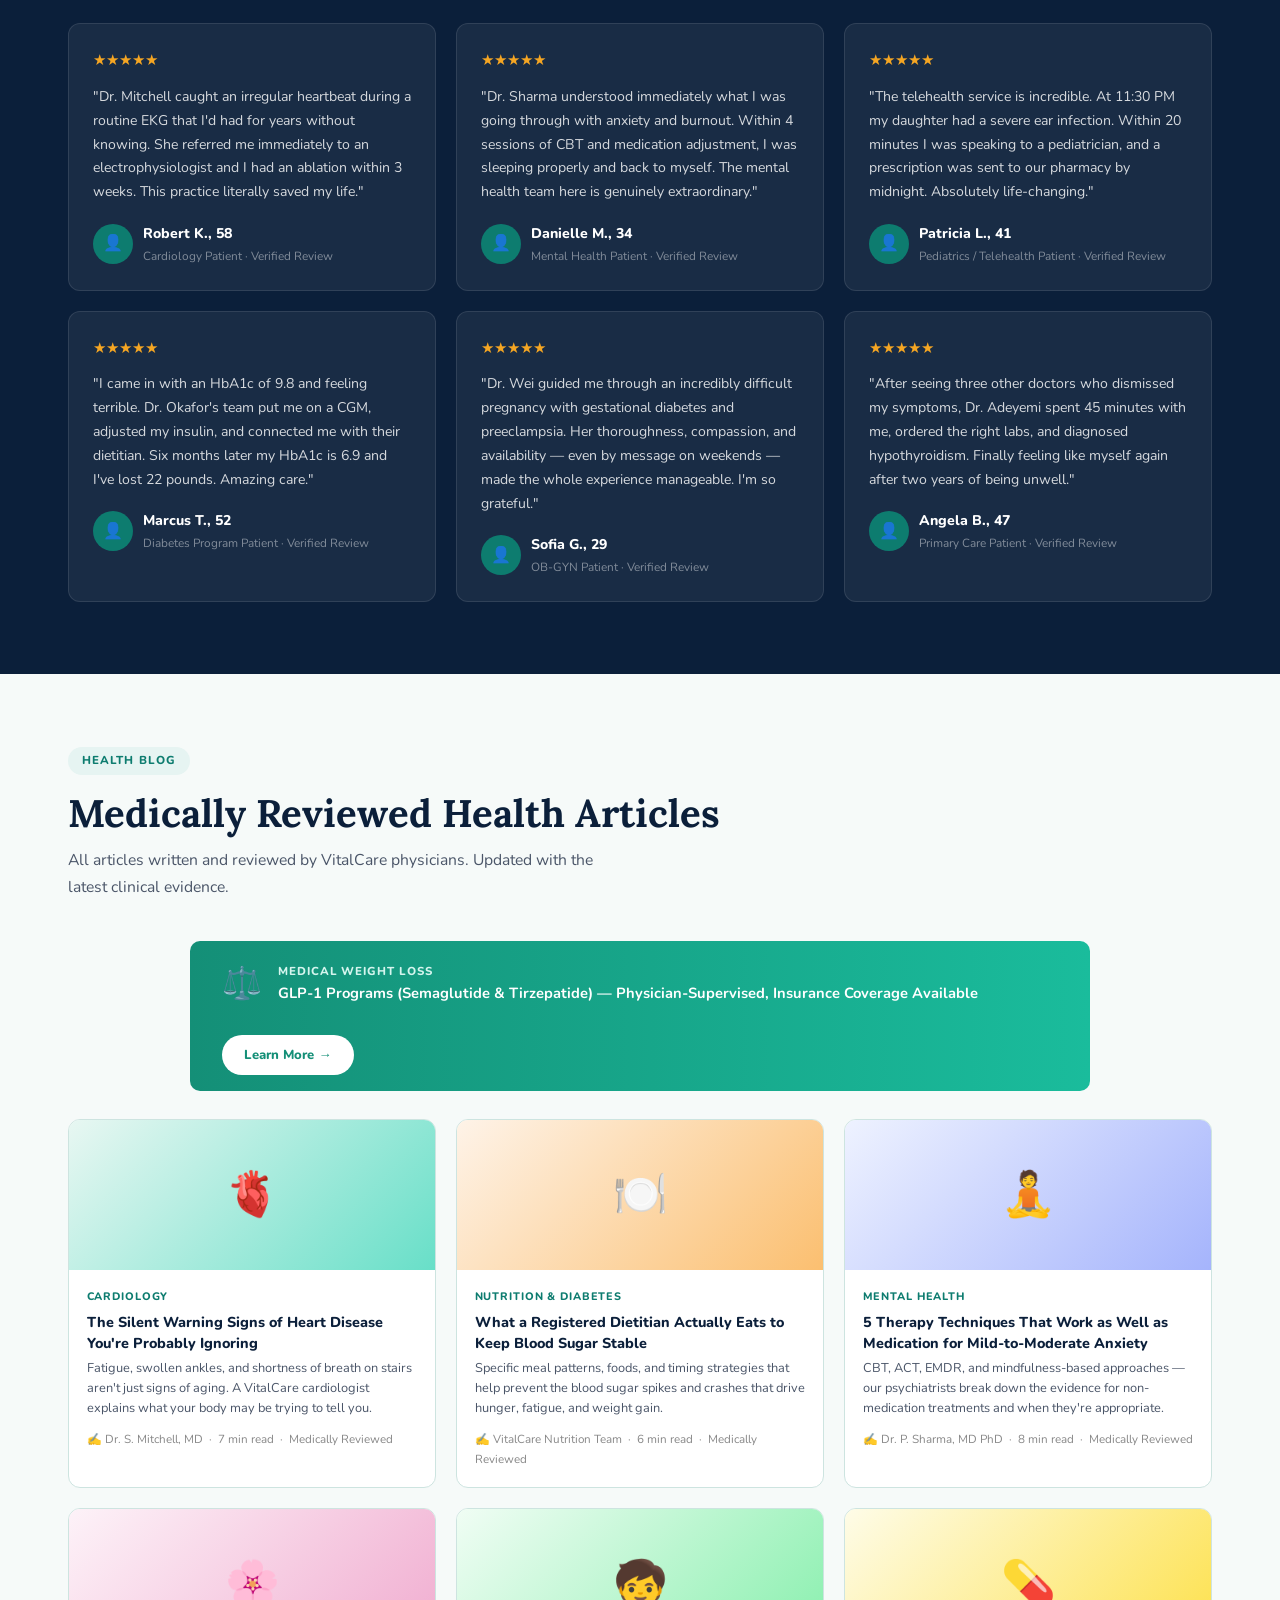
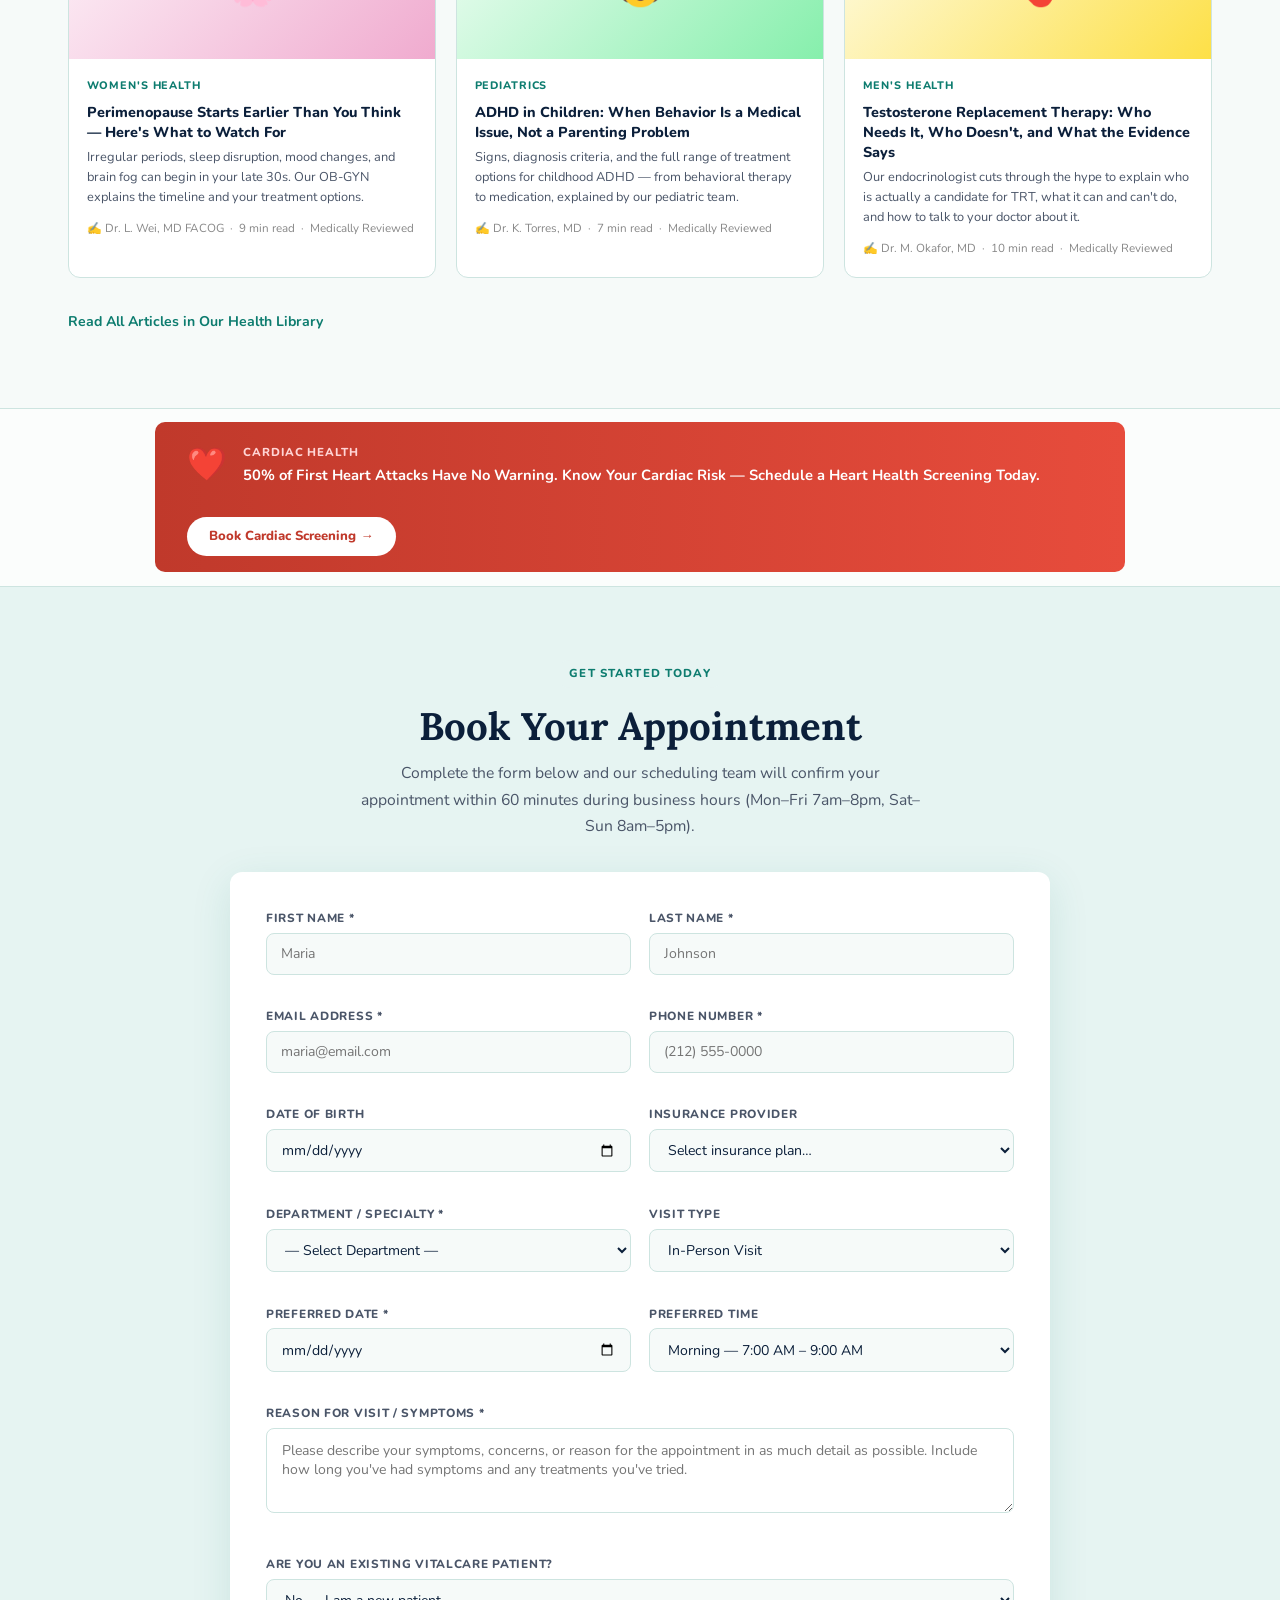
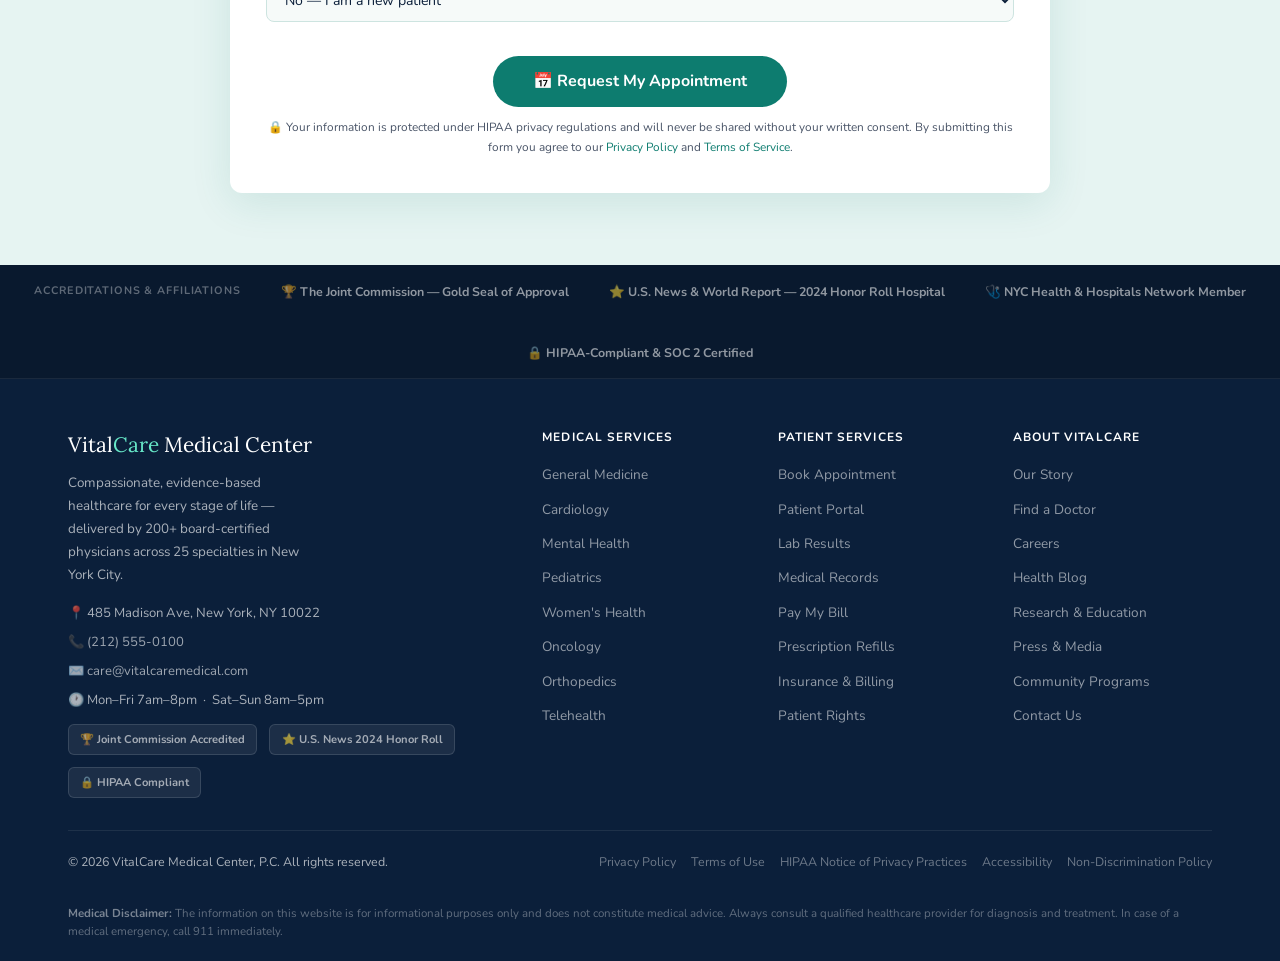
==== commit c58d5690: "Add files via upload" ====
--- a/index.html
+++ b/index.html
@@ -1,847 +1,1400 @@
 <!DOCTYPE html>
 <html lang="en">
 <head>
-  <meta charset="UTF-8" />
-  <meta name="viewport" content="width=device-width, initial-scale=1.0" />
-  <title>Enterprise Healthcare Platform — Production-Ready SaaS Architecture</title>
-  <meta name="description" content="Production-ready healthcare SaaS starter kit. Next.js 15, Laravel 12, PostgreSQL, Docker, AI, appointments, analytics, authentication, and marketplace modules." />
-
-  <!-- Google Fonts -->
-  <link rel="preconnect" href="https://fonts.googleapis.com" />
-  <link rel="preconnect" href="https://fonts.gstatic.com" crossorigin />
-  <link href="https://fonts.googleapis.com/css2?family=DM+Serif+Display:ital@0;1&family=DM+Sans:ital,opsz,wght@0,9..40,300;0,9..40,400;0,9..40,500;0,9..40,600;1,9..40,300&display=swap" rel="stylesheet" />
-
-  <style>
-    /* ─── DESIGN TOKENS ─── */
-    :root {
-      --navy:    #0d1f3c;
-      --teal:    #0ea5a0;
-      --teal-lt: #14c4bf;
-      --sky:     #e8f7f7;
-      --slate:   #4b5c6b;
-      --mist:    #f4f8fa;
-      --white:   #ffffff;
-      --ink:     #0d1f3c;
-      --border:  #d4e4e3;
-      --radius:  10px;
-      --shadow:  0 4px 28px rgba(13,31,60,.10);
-      --ad-bg:   #fffbea;
-      --ad-border: #e2c96e;
-      --font-display: 'DM Serif Display', Georgia, serif;
-      --font-body:    'DM Sans', system-ui, sans-serif;
-    }
-
-    *, *::before, *::after { box-sizing: border-box; margin: 0; padding: 0; }
-
-    html { scroll-behavior: smooth; }
-
-    body {
-      font-family: var(--font-body);
-      font-size: 1rem;
-      color: var(--ink);
-      background: var(--mist);
-      line-height: 1.7;
-    }
-
-    /* ─── AD UTILITY ─── */
-    .ad-slot {
-      background: var(--ad-bg);
-      border: 1.5px dashed var(--ad-border);
-      border-radius: var(--radius);
-      display: flex;
-      flex-direction: column;
-      align-items: center;
-      justify-content: center;
-      color: #7a6010;
-      font-size: .78rem;
-      font-weight: 500;
-      letter-spacing: .04em;
-      text-transform: uppercase;
-      gap: 4px;
-      position: relative;
-      overflow: hidden;
-    }
-    .ad-slot::before {
-      content: 'Advertisement';
-      font-size: .68rem;
-      opacity: .6;
-    }
-    .ad-slot-label {
-      font-size: .9rem;
-      font-weight: 600;
-      color: #5a480a;
-    }
-    /* ad sizes */
-    .ad-leaderboard  { width: 100%; height: 90px; }
-    .ad-banner       { width: 100%; height: 60px; }
-    .ad-rectangle    { width: 300px; height: 250px; flex-shrink: 0; }
-    .ad-inline       { width: 100%; height: 90px; margin: 2rem 0; }
-    .ad-footer       { width: 100%; height: 90px; }
-
-    /* ─── HEADER AD BAR ─── */
-    .header-ad-bar {
-      background: var(--white);
-      border-bottom: 1px solid var(--border);
-      padding: .5rem 1.5rem;
-    }
-    .header-ad-bar .ad-leaderboard { max-width: 728px; margin: 0 auto; }
-
-    /* ─── NAV ─── */
-    nav {
-      background: var(--navy);
-      position: sticky;
-      top: 0;
-      z-index: 100;
-      box-shadow: 0 2px 16px rgba(13,31,60,.25);
-    }
-    .nav-inner {
-      max-width: 1200px;
-      margin: 0 auto;
-      padding: 0 1.5rem;
-      display: flex;
-      align-items: center;
-      height: 64px;
-      gap: 2rem;
-    }
-    .nav-logo {
-      font-family: var(--font-display);
-      font-size: 1.35rem;
-      color: var(--white);
-      text-decoration: none;
-      white-space: nowrap;
-      flex-shrink: 0;
-    }
-    .nav-logo span { color: var(--teal-lt); }
-    .nav-links {
-      display: flex;
-      gap: 1.5rem;
-      list-style: none;
-      margin-left: auto;
-    }
-    .nav-links a {
-      color: rgba(255,255,255,.75);
-      text-decoration: none;
-      font-size: .9rem;
-      font-weight: 500;
-      transition: color .2s;
-    }
-    .nav-links a:hover { color: var(--teal-lt); }
-    .nav-cta {
-      background: var(--teal);
-      color: var(--white) !important;
-      padding: .4rem 1.1rem;
-      border-radius: 6px;
-      font-weight: 600 !important;
-      transition: background .2s !important;
-    }
-    .nav-cta:hover { background: var(--teal-lt) !important; }
-
-    /* ─── HERO ─── */
-    .hero {
-      background: linear-gradient(135deg, var(--navy) 0%, #163860 60%, #0e4d5c 100%);
-      color: var(--white);
-      padding: 5rem 1.5rem 4rem;
-      text-align: center;
-    }
-    .hero-eyebrow {
-      display: inline-block;
-      background: rgba(14,165,160,.2);
-      border: 1px solid var(--teal);
-      color: var(--teal-lt);
-      font-size: .78rem;
-      font-weight: 600;
-      letter-spacing: .1em;
-      text-transform: uppercase;
-      padding: .35rem .9rem;
-      border-radius: 50px;
-      margin-bottom: 1.5rem;
-    }
-    .hero h1 {
-      font-family: var(--font-display);
-      font-size: clamp(2.2rem, 5vw, 3.6rem);
-      line-height: 1.2;
-      max-width: 800px;
-      margin: 0 auto 1.25rem;
-    }
-    .hero h1 em { color: var(--teal-lt); font-style: italic; }
-    .hero-sub {
-      font-size: 1.1rem;
-      color: rgba(255,255,255,.72);
-      max-width: 620px;
-      margin: 0 auto 2.5rem;
-    }
-    .hero-actions {
-      display: flex;
-      gap: 1rem;
-      justify-content: center;
-      flex-wrap: wrap;
-    }
-    .btn {
-      display: inline-block;
-      padding: .75rem 1.8rem;
-      border-radius: 8px;
-      font-weight: 600;
-      font-size: .95rem;
-      text-decoration: none;
-      cursor: pointer;
-      transition: transform .15s, box-shadow .15s, background .2s;
-      border: none;
-    }
-    .btn:hover { transform: translateY(-2px); box-shadow: 0 6px 20px rgba(0,0,0,.18); }
-    .btn-primary { background: var(--teal); color: var(--white); }
-    .btn-primary:hover { background: var(--teal-lt); }
-    .btn-outline { background: transparent; color: var(--white); border: 2px solid rgba(255,255,255,.4); }
-    .btn-outline:hover { border-color: var(--white); }
-
-    /* ─── PAGE LAYOUT ─── */
-    .page-body {
-      max-width: 1200px;
-      margin: 0 auto;
-      padding: 3rem 1.5rem 4rem;
-      display: grid;
-      grid-template-columns: 1fr 300px;
-      gap: 3rem;
-      align-items: start;
-    }
-    .main-content { min-width: 0; }
-    .sidebar { display: flex; flex-direction: column; gap: 1.5rem; }
-
-    /* ─── SIDEBAR STICKY ─── */
-    .sidebar-sticky {
-      position: sticky;
-      top: 80px;
-      display: flex;
-      flex-direction: column;
-      gap: 1.5rem;
-    }
-
-    /* ─── SECTION CARD ─── */
-    .card {
-      background: var(--white);
-      border-radius: 12px;
-      box-shadow: var(--shadow);
-      padding: 2rem 2.25rem;
-      margin-bottom: 2rem;
-    }
-    .card:last-child { margin-bottom: 0; }
-    .card-header {
-      display: flex;
-      align-items: center;
-      gap: .75rem;
-      margin-bottom: 1.25rem;
-    }
-    .card-icon {
-      width: 40px;
-      height: 40px;
-      background: var(--sky);
-      border-radius: 8px;
-      display: flex;
-      align-items: center;
-      justify-content: center;
-      font-size: 1.3rem;
-      flex-shrink: 0;
-    }
-    .card h2 {
-      font-family: var(--font-display);
-      font-size: 1.5rem;
-      color: var(--navy);
-    }
-    .card p { color: var(--slate); margin-bottom: .75rem; }
-    .card p:last-child { margin-bottom: 0; }
-
-    /* ─── STACK GRID ─── */
-    .stack-grid {
-      display: grid;
-      grid-template-columns: repeat(auto-fill, minmax(160px, 1fr));
-      gap: .75rem;
-      margin-top: 1rem;
-    }
-    .stack-item {
-      background: var(--mist);
-      border: 1px solid var(--border);
-      border-radius: 8px;
-      padding: .65rem 1rem;
-      font-size: .88rem;
-      font-weight: 500;
-      color: var(--navy);
-      display: flex;
-      align-items: center;
-      gap: .5rem;
-    }
-    .stack-item::before { content: '✦'; color: var(--teal); font-size: .65rem; }
-
-    /* ─── CODE BLOCK ─── */
-    pre {
-      background: var(--navy);
-      color: #c5e8e7;
-      border-radius: 8px;
-      padding: 1.4rem 1.6rem;
-      overflow-x: auto;
-      font-size: .85rem;
-      line-height: 1.6;
-      font-family: 'Fira Code', 'Cascadia Code', monospace;
-      margin-top: .75rem;
-    }
-    code { font-family: inherit; }
-    .code-label {
-      font-size: .75rem;
-      font-weight: 600;
-      letter-spacing: .06em;
-      text-transform: uppercase;
-      color: var(--teal);
-      margin-bottom: .35rem;
-      display: block;
-    }
-
-    /* ─── API TABLE ─── */
-    .api-table {
-      width: 100%;
-      border-collapse: collapse;
-      margin-top: .75rem;
-      font-size: .9rem;
-    }
-    .api-table th {
-      background: var(--navy);
-      color: rgba(255,255,255,.8);
-      text-align: left;
-      padding: .6rem 1rem;
-      font-size: .78rem;
-      letter-spacing: .06em;
-      text-transform: uppercase;
-    }
-    .api-table td {
-      padding: .6rem 1rem;
-      border-bottom: 1px solid var(--border);
-      color: var(--slate);
-    }
-    .api-table tr:last-child td { border-bottom: none; }
-    .api-table tr:nth-child(even) td { background: var(--mist); }
-    .method {
-      font-family: monospace;
-      font-weight: 700;
-      font-size: .8rem;
-      padding: .15rem .45rem;
-      border-radius: 4px;
-    }
-    .method-get  { background: #d1fae5; color: #065f46; }
-    .method-post { background: #dbeafe; color: #1e3a8a; }
-
-    /* ─── DEPLOYMENT GRID ─── */
-    .deploy-grid {
-      display: grid;
-      grid-template-columns: repeat(2, 1fr);
-      gap: 1rem;
-      margin-top: 1rem;
-    }
-    .deploy-card {
-      background: var(--mist);
-      border: 1px solid var(--border);
-      border-radius: 8px;
-      padding: 1rem 1.2rem;
-    }
-    .deploy-card strong {
-      display: block;
-      color: var(--navy);
-      font-size: .9rem;
-      margin-bottom: .2rem;
-    }
-    .deploy-card span { color: var(--slate); font-size: .85rem; }
-
-    /* ─── SIDEBAR WIDGET ─── */
-    .widget {
-      background: var(--white);
-      border-radius: 10px;
-      box-shadow: var(--shadow);
-      padding: 1.25rem;
-    }
-    .widget h3 {
-      font-family: var(--font-display);
-      font-size: 1.05rem;
-      color: var(--navy);
-      margin-bottom: .75rem;
-      border-bottom: 1px solid var(--border);
-      padding-bottom: .5rem;
-    }
-    .widget ul { list-style: none; display: flex; flex-direction: column; gap: .5rem; }
-    .widget ul li a {
-      color: var(--teal);
-      text-decoration: none;
-      font-size: .88rem;
-      font-weight: 500;
-      transition: color .2s;
-    }
-    .widget ul li a:hover { color: var(--navy); }
-    .widget ul li a::before { content: '→ '; font-size: .8rem; }
-
-    /* ─── STATS BAR ─── */
-    .stats-bar {
-      background: var(--white);
-      border-top: 1px solid var(--border);
-      border-bottom: 1px solid var(--border);
-      padding: 1.5rem 1.5rem;
-    }
-    .stats-inner {
-      max-width: 1200px;
-      margin: 0 auto;
-      display: grid;
-      grid-template-columns: repeat(4, 1fr);
-      text-align: center;
-      gap: 1rem;
-    }
-    .stat-number {
-      font-family: var(--font-display);
-      font-size: 2rem;
-      color: var(--navy);
-      line-height: 1;
-    }
-    .stat-label { font-size: .82rem; color: var(--slate); margin-top: .25rem; }
-
-    /* ─── FOOTER ─── */
-    footer {
-      background: var(--navy);
-      color: rgba(255,255,255,.6);
-      padding: 2.5rem 1.5rem 1.5rem;
-    }
-    .footer-inner {
-      max-width: 1200px;
-      margin: 0 auto;
-    }
-    .footer-top {
-      display: grid;
-      grid-template-columns: 2fr 1fr 1fr;
-      gap: 2rem;
-      margin-bottom: 2rem;
-      padding-bottom: 2rem;
-      border-bottom: 1px solid rgba(255,255,255,.1);
-    }
-    .footer-brand {
-      font-family: var(--font-display);
-      font-size: 1.3rem;
-      color: var(--white);
-      margin-bottom: .6rem;
-    }
-    .footer-brand span { color: var(--teal-lt); }
-    .footer-col h4 {
-      color: var(--white);
-      font-size: .82rem;
-      letter-spacing: .07em;
-      text-transform: uppercase;
-      margin-bottom: .75rem;
-    }
-    .footer-col ul { list-style: none; display: flex; flex-direction: column; gap: .4rem; }
-    .footer-col ul a { color: rgba(255,255,255,.55); font-size: .88rem; text-decoration: none; transition: color .2s; }
-    .footer-col ul a:hover { color: var(--teal-lt); }
-    .footer-bottom {
-      display: flex;
-      justify-content: space-between;
-      align-items: center;
-      font-size: .8rem;
-      flex-wrap: wrap;
-      gap: .5rem;
-    }
-    .footer-bottom a { color: rgba(255,255,255,.45); text-decoration: none; }
-    .footer-bottom a:hover { color: var(--teal-lt); }
-
-    /* ─── RESPONSIVE ─── */
-    @media (max-width: 900px) {
-      .page-body { grid-template-columns: 1fr; }
-      .sidebar-sticky { position: static; }
-      .ad-rectangle { width: 100%; height: 120px; }
-      .stats-inner { grid-template-columns: repeat(2, 1fr); }
-      .footer-top { grid-template-columns: 1fr 1fr; }
-    }
-    @media (max-width: 600px) {
-      .nav-links { display: none; }
-      .deploy-grid { grid-template-columns: 1fr; }
-      .hero { padding: 3.5rem 1.2rem 3rem; }
-      .stats-inner { grid-template-columns: repeat(2, 1fr); gap: 1.5rem; }
-      .footer-top { grid-template-columns: 1fr; }
-      .footer-bottom { flex-direction: column; text-align: center; }
-    }
-  </style>
+<meta charset="UTF-8"/>
+<meta name="viewport" content="width=device-width, initial-scale=1.0"/>
+<title>VitalCare Medical Center — Comprehensive Healthcare in New York</title>
+<meta name="description" content="VitalCare Medical Center provides expert, compassionate healthcare across 25+ specialties in New York City. Book same-day appointments online. Accepting most insurance plans."/>
+<meta name="keywords" content="healthcare, medical center, doctor, appointment, cardiology, mental health, pediatrics, telehealth, New York, wellness"/>
+<link rel="preconnect" href="https://fonts.googleapis.com"/>
+<link rel="preconnect" href="https://fonts.gstatic.com" crossorigin/>
+<link href="https://fonts.googleapis.com/css2?family=Lora:ital,wght@0,400;0,600;0,700;1,400;1,600&family=Nunito:wght@300;400;500;600;700;800&display=swap" rel="stylesheet"/>
+<style>
+:root{
+  --teal:#0d7c6f;--teal-dk:#095e54;--teal-lt:#12a091;--teal-pale:#e6f4f2;
+  --coral:#e05a2b;--amber:#f5a623;--sky:#2e86c1;
+  --navy:#0b1f3a;--slate:#4a5568;--mist:#f6faf9;--white:#fff;
+  --border:#cde4e0;--shadow:0 4px 24px rgba(13,124,111,.10);
+  --radius:12px;--font-h:'Lora',Georgia,serif;--font-b:'Nunito',sans-serif;
+}
+*,*::before,*::after{box-sizing:border-box;margin:0;padding:0}
+html{scroll-behavior:smooth;font-size:16px}
+body{font-family:var(--font-b);background:var(--mist);color:var(--navy);line-height:1.7}
+a{text-decoration:none;color:inherit}
+img{max-width:100%;display:block}
+.container{max-width:1200px;margin:0 auto;padding:0 1.75rem}
+
+
+/* ── TOPBAR ── */
+.topbar{background:var(--navy);color:rgba(255,255,255,.75);font-size:.78rem;padding:.45rem 0}
+.topbar .container{display:flex;justify-content:space-between;align-items:center;flex-wrap:wrap;gap:.5rem}
+.topbar-l,.topbar-r{display:flex;gap:1.25rem;align-items:center}
+.topbar a{color:rgba(255,255,255,.7);transition:color .2s}
+.topbar a:hover{color:var(--amber)}
+.t-emergency{color:var(--amber)!important;font-weight:800}
+.topbar-sep{color:rgba(255,255,255,.2)}
+
+/* ── HEADER AD ── */
+.header-ad{background:#fff;border-bottom:1px solid var(--border);padding:.5rem 0;display:flex;justify-content:center}
+.header-ad .container{display:flex;justify-content:center}
+
+/* ── NAV ── */
+nav{background:#fff;border-bottom:1px solid var(--border);position:sticky;top:0;z-index:300;box-shadow:0 2px 12px rgba(13,124,111,.08)}
+.nav-inner{display:flex;align-items:center;height:70px;gap:1rem}
+.logo{display:flex;align-items:center;gap:.55rem;flex-shrink:0}
+.logo-mark{width:40px;height:40px;background:var(--teal);border-radius:10px;display:flex;align-items:center;justify-content:center;color:#fff;font-size:1.3rem}
+.logo-name{font-family:var(--font-h);font-size:1.28rem;color:var(--navy);line-height:1.1}
+.logo-name small{display:block;font-family:var(--font-b);font-size:.65rem;font-weight:600;letter-spacing:.07em;color:var(--teal);text-transform:uppercase}
+.nav-links{display:flex;list-style:none;gap:.1rem;margin-left:auto}
+.nav-links>li{position:relative}
+.nav-links>li>a{display:flex;align-items:center;gap:.25rem;padding:.45rem .85rem;border-radius:8px;font-size:.88rem;font-weight:600;color:var(--slate);transition:all .2s;white-space:nowrap}
+.nav-links>li>a:hover,.nav-links>li>a.active{background:var(--teal-pale);color:var(--teal)}
+.nav-links>li>a .arr{font-size:.6rem;margin-top:1px}
+/* dropdown */
+.dropdown{position:absolute;top:calc(100% + 8px);left:0;background:#fff;border:1px solid var(--border);border-radius:10px;box-shadow:0 8px 32px rgba(13,124,111,.15);min-width:220px;padding:.5rem;opacity:0;pointer-events:none;transform:translateY(-6px);transition:all .2s;z-index:400}
+.nav-links>li:hover .dropdown{opacity:1;pointer-events:all;transform:none}
+.dropdown a{display:block;padding:.5rem .85rem;border-radius:7px;font-size:.84rem;font-weight:600;color:var(--slate);transition:all .15s}
+.dropdown a:hover{background:var(--teal-pale);color:var(--teal)}
+.dropdown a span{display:block;font-size:.73rem;font-weight:400;color:#888;margin-top:.05rem}
+.nav-cta{background:var(--teal);color:#fff!important;border-radius:50px!important;padding:.5rem 1.2rem!important;transition:background .2s,transform .15s!important}
+.nav-cta:hover{background:var(--teal-lt)!important;transform:translateY(-1px)}
+.hamburger{display:none;flex-direction:column;gap:5px;cursor:pointer;padding:.5rem;margin-left:auto;flex-shrink:0}
+.hamburger span{display:block;width:22px;height:2px;background:var(--navy);border-radius:2px;transition:all .3s}
+
+/* ── MOBILE MENU ── */
+.mob-menu{display:none;position:fixed;inset:0;background:#fff;z-index:600;flex-direction:column;padding:1.5rem 1.75rem;overflow-y:auto}
+.mob-menu.open{display:flex}
+.mob-close{align-self:flex-end;background:none;border:none;font-size:2rem;color:var(--navy);cursor:pointer;line-height:1}
+.mob-menu ul{list-style:none;margin-top:1.5rem;display:flex;flex-direction:column;gap:.25rem}
+.mob-menu ul a{display:block;padding:.65rem .5rem;font-size:1.05rem;font-weight:700;color:var(--navy);border-bottom:1px solid var(--border)}
+.mob-menu .mob-cta{margin-top:1.5rem;display:inline-block;background:var(--teal);color:#fff;padding:.85rem 2rem;border-radius:50px;font-weight:800;font-size:1rem}
+
+/* ── HERO ── */
+.hero{background:linear-gradient(130deg,#052b1a 0%,#0a4a3a 45%,#0d7c6f 100%);color:#fff;padding:4.5rem 0 0;position:relative;overflow:hidden}
+.hero::after{content:'';position:absolute;bottom:0;left:0;right:0;height:80px;background:var(--mist);clip-path:ellipse(55% 100% at 50% 100%)}
+.hero-grid{display:grid;grid-template-columns:1fr 420px;gap:3rem;align-items:center;padding-bottom:4rem}
+.hero-pill{display:inline-flex;align-items:center;gap:.5rem;background:rgba(255,255,255,.1);border:1px solid rgba(255,255,255,.2);color:rgba(255,255,255,.9);font-size:.75rem;font-weight:700;letter-spacing:.07em;text-transform:uppercase;padding:.35rem 1rem;border-radius:50px;margin-bottom:1.25rem}
+.hero-pill::before{content:'●';color:#4ade80;font-size:.55rem}
+.hero h1{font-family:var(--font-h);font-size:clamp(2rem,4.2vw,3.3rem);line-height:1.2;margin-bottom:1.1rem}
+.hero h1 em{color:#67e8c8;font-style:italic}
+.hero-lead{font-size:1.03rem;color:rgba(255,255,255,.78);max-width:500px;margin-bottom:1.75rem}
+.hero-acts{display:flex;gap:.85rem;flex-wrap:wrap;margin-bottom:2.5rem}
+.btn{display:inline-flex;align-items:center;gap:.45rem;padding:.75rem 1.6rem;border-radius:50px;font-weight:700;font-size:.9rem;cursor:pointer;border:none;transition:all .2s;font-family:var(--font-b)}
+.btn:hover{transform:translateY(-2px);box-shadow:0 8px 20px rgba(0,0,0,.2)}
+.btn-amber{background:var(--amber);color:var(--navy)}
+.btn-amber:hover{background:#f9b94a}
+.btn-outline-w{background:rgba(255,255,255,.1);color:#fff;border:1.5px solid rgba(255,255,255,.35)}
+.btn-outline-w:hover{background:rgba(255,255,255,.2)}
+.btn-teal{background:var(--teal);color:#fff}
+.btn-teal:hover{background:var(--teal-lt)}
+.btn-teal-o{background:transparent;color:var(--teal);border:2px solid var(--teal)}
+.btn-teal-o:hover{background:var(--teal-pale)}
+.btn-coral{background:var(--coral);color:#fff}
+.btn-coral:hover{background:#c74d22}
+.btn-sky{background:var(--sky);color:#fff}
+.btn-sky:hover{background:#2471a3}
+.btn-sm{padding:.5rem 1.1rem;font-size:.82rem}
+/* hero trust */
+.hero-trust{display:flex;gap:2rem;padding-top:1.75rem;border-top:1px solid rgba(255,255,255,.12)}
+.ht-item{display:flex;align-items:center;gap:.5rem;font-size:.82rem;color:rgba(255,255,255,.7)}
+.ht-num{font-family:var(--font-h);font-size:1.4rem;color:#67e8c8;line-height:1}
+/* quick appt card */
+.q-card{background:#fff;border-radius:16px;box-shadow:0 20px 60px rgba(0,0,0,.25);padding:1.75rem;color:var(--navy)}
+.q-card h3{font-family:var(--font-h);font-size:1.1rem;margin-bottom:1.1rem;display:flex;align-items:center;gap:.5rem}
+.fgrp{margin-bottom:.85rem}
+.fgrp label{display:block;font-size:.74rem;font-weight:800;letter-spacing:.06em;text-transform:uppercase;color:var(--slate);margin-bottom:.3rem}
+.fgrp input,.fgrp select{width:100%;padding:.65rem .9rem;border:1.5px solid var(--border);border-radius:8px;font-size:.88rem;font-family:var(--font-b);color:var(--navy);background:var(--mist);outline:none;transition:border-color .2s}
+.fgrp input:focus,.fgrp select:focus{border-color:var(--teal);background:#fff}
+.frow{display:grid;grid-template-columns:1fr 1fr;gap:.65rem}
+.q-card .btn{width:100%;justify-content:center;border-radius:8px;margin-top:.4rem}
+.q-note{font-size:.72rem;color:var(--slate);text-align:center;margin-top:.6rem}
+
+/* ── TRUST STRIP ── */
+.trust-strip{background:#fff;border-bottom:1px solid var(--border);padding:1rem 0}
+.trust-items{display:flex;justify-content:space-between;align-items:center;flex-wrap:wrap;gap:1rem}
+.ti-item{display:flex;align-items:center;gap:.55rem;font-size:.84rem;font-weight:600;color:var(--slate)}
+.ti-icon{font-size:1.15rem}
+.ti-item strong{color:var(--navy)}
+
+/* ── SECTION HELPERS ── */
+.section{padding:4.5rem 0}
+.sec-badge{display:inline-block;background:var(--teal-pale);color:var(--teal);font-size:.72rem;font-weight:800;letter-spacing:.1em;text-transform:uppercase;padding:.28rem .85rem;border-radius:50px;margin-bottom:.85rem}
+.sec-title{font-family:var(--font-h);font-size:clamp(1.7rem,3vw,2.4rem);color:var(--navy);line-height:1.25;margin-bottom:.65rem}
+.sec-sub{color:var(--slate);font-size:.98rem;max-width:560px}
+.sec-hd{margin-bottom:2.5rem}
+.sec-hd.center{text-align:center}
+.sec-hd.center .sec-sub{margin:0 auto}
+.sec-more{display:inline-flex;align-items:center;gap:.35rem;color:var(--teal);font-weight:700;font-size:.88rem;margin-top:1.5rem;border-bottom:2px solid transparent;transition:border-color .2s}
+.sec-more:hover{border-color:var(--teal)}
+
+/* ── AD SECTION ── */
+.ad-section{background:rgba(255,255,255,.6);border-top:1px solid var(--border);border-bottom:1px solid var(--border);padding:.85rem 0;display:flex;justify-content:center}
+
+/* ── SERVICES ── */
+.services-grid{display:grid;grid-template-columns:repeat(auto-fill,minmax(250px,1fr));gap:1.25rem}
+.svc-card{background:#fff;border:1px solid var(--border);border-radius:var(--radius);padding:1.5rem;transition:all .25s;cursor:pointer;position:relative;overflow:hidden}
+.svc-card::before{content:'';position:absolute;top:0;left:0;right:0;height:3px;background:var(--teal);transform:scaleX(0);transform-origin:left;transition:transform .25s}
+.svc-card:hover::before{transform:scaleX(1)}
+.svc-card:hover{box-shadow:var(--shadow);transform:translateY(-3px);border-color:var(--teal)}
+.svc-icon{width:48px;height:48px;background:var(--teal-pale);border-radius:10px;display:flex;align-items:center;justify-content:center;font-size:1.4rem;margin-bottom:1rem}
+.svc-card h3{font-size:.98rem;font-weight:800;margin-bottom:.4rem}
+.svc-card p{font-size:.83rem;color:var(--slate);line-height:1.55}
+.svc-link{display:inline-flex;align-items:center;gap:.3rem;color:var(--teal);font-size:.8rem;font-weight:700;margin-top:.85rem;transition:gap .2s}
+.svc-link:hover{gap:.55rem}
+.svc-link::after{content:'→'}
+
+/* ── NICHE CTA CARDS ── */
+.niche-grid{display:grid;grid-template-columns:repeat(auto-fill,minmax(300px,1fr));gap:1.5rem}
+.niche-card{border-radius:var(--radius);overflow:hidden;display:flex;flex-direction:column;box-shadow:var(--shadow)}
+.niche-top{padding:1.75rem 1.75rem 1.25rem;color:#fff;flex:1}
+.niche-top h3{font-family:var(--font-h);font-size:1.2rem;margin-bottom:.5rem}
+.niche-top .niche-icon{font-size:2rem;margin-bottom:.75rem}
+.niche-top p{font-size:.86rem;opacity:.88;line-height:1.6;margin-bottom:1rem}
+.niche-facts{background:rgba(0,0,0,.15);border-radius:8px;padding:.75rem 1rem;font-size:.78rem;margin-bottom:1rem;line-height:1.7}
+.niche-facts strong{opacity:1}
+.niche-bottom{background:#fff;padding:1.1rem 1.75rem;display:flex;gap:.65rem;flex-wrap:wrap;align-items:center;border-top:none}
+.niche-bottom a{font-size:.8rem;font-weight:700;padding:.4rem 1rem;border-radius:50px}
+/* niche color themes */
+.nc-heart{background:linear-gradient(135deg,#c0392b,#e74c3c)}
+.nc-mind{background:linear-gradient(135deg,#6c3483,#9b59b6)}
+.nc-diabetes{background:linear-gradient(135deg,#1a6b3c,#27ae60)}
+.nc-women{background:linear-gradient(135deg,#c44569,#e84393)}
+.nc-men{background:linear-gradient(135deg,#1565c0,#2196f3)}
+.nc-kids{background:linear-gradient(135deg,#e67e22,#f39c12)}
+.nc-seniors{background:linear-gradient(135deg,#2980b9,#5dade2)}
+.nc-cancer{background:linear-gradient(135deg,#7b241c,#cb4335)}
+.nc-weight{background:linear-gradient(135deg,#148f77,#1abc9c)}
+.nc-sleep{background:linear-gradient(135deg,#1b2a4a,#2e4077)}
+
+/* ── HEALTH INFO STRIPS ── */
+.hinfo-block{background:#fff;border-radius:var(--radius);border:1px solid var(--border);padding:1.75rem;margin-bottom:1.25rem}
+.hinfo-block h3{font-family:var(--font-h);font-size:1.15rem;margin-bottom:.75rem;display:flex;align-items:center;gap:.5rem}
+.hinfo-grid{display:grid;grid-template-columns:repeat(auto-fill,minmax(200px,1fr));gap:.75rem;margin-top:1rem}
+.hinfo-item{background:var(--teal-pale);border-radius:8px;padding:.85rem 1rem}
+.hinfo-item strong{display:block;font-size:.82rem;font-weight:800;color:var(--teal-dk);margin-bottom:.2rem}
+.hinfo-item span{font-size:.8rem;color:var(--slate)}
+.stat-pill{display:inline-block;background:var(--teal);color:#fff;font-size:.72rem;font-weight:800;padding:.2rem .65rem;border-radius:50px;margin-right:.35rem;margin-bottom:.35rem}
+.stat-pill.red{background:#e74c3c}
+.stat-pill.orange{background:var(--coral)}
+.stat-pill.purple{background:#8e44ad}
+.stat-pill.blue{background:var(--sky)}
+
+/* ── 2-COL LAYOUT ── */
+.two-col{display:grid;grid-template-columns:1fr 340px;gap:2.5rem;align-items:start}
+.sidebar{display:flex;flex-direction:column;gap:1.5rem}
+.sidebar-sticky{position:sticky;top:82px;display:flex;flex-direction:column;gap:1.5rem}
+.widget{background:#fff;border-radius:var(--radius);border:1px solid var(--border);overflow:hidden}
+.widget-hd{background:var(--navy);color:#fff;padding:.8rem 1.25rem;font-family:var(--font-h);font-size:.98rem}
+.widget-body{padding:1.1rem 1.25rem}
+.widget-body ul{list-style:none;display:flex;flex-direction:column;gap:.5rem}
+.widget-body ul li{font-size:.85rem;display:flex;align-items:flex-start;gap:.5rem;color:var(--slate)}
+.widget-body ul li::before{content:'✓';color:var(--teal);font-weight:800;flex-shrink:0;margin-top:.05rem}
+.widget-body ul li a{color:var(--teal);font-weight:600}
+.emergency-box{background:linear-gradient(135deg,#c0392b,#e74c3c);color:#fff;border-radius:var(--radius);padding:1.4rem 1.25rem;text-align:center}
+.emergency-num{font-family:var(--font-h);font-size:1.9rem;color:#ffd5d5;margin:.3rem 0}
+.hotline-box{background:var(--teal);color:#fff;border-radius:var(--radius);padding:1.3rem 1.25rem;text-align:center}
+.hotline-num{font-family:var(--font-h);font-size:1.7rem;color:#a7f3e8;margin:.25rem 0}
+
+/* ── DOCTORS ── */
+.docs-grid{display:grid;grid-template-columns:repeat(auto-fill,minmax(230px,1fr));gap:1.25rem}
+.doc-card{background:#fff;border:1px solid var(--border);border-radius:var(--radius);overflow:hidden;transition:all .25s}
+.doc-card:hover{box-shadow:var(--shadow);transform:translateY(-3px)}
+.doc-photo{height:200px;display:flex;align-items:center;justify-content:center;font-size:4.5rem;position:relative}
+.dp1{background:linear-gradient(135deg,#d5f5e3,#a9dfbf)}
+.dp2{background:linear-gradient(135deg,#d6eaf8,#a9cce3)}
+.dp3{background:linear-gradient(135deg,#fdebd0,#f9c784)}
+.dp4{background:linear-gradient(135deg,#e8daef,#d2b4de)}
+.dp5{background:linear-gradient(135deg,#d1f2eb,#a2d9ce)}
+.dp6{background:linear-gradient(135deg,#fde8e8,#f5b7b1)}
+.avail-tag{position:absolute;top:10px;right:10px;background:#22c55e;color:#fff;font-size:.67rem;font-weight:800;padding:.2rem .6rem;border-radius:50px}
+.doc-info{padding:1.1rem}
+.doc-info h3{font-size:.95rem;font-weight:800;margin-bottom:.1rem}
+.doc-spec{font-size:.78rem;color:var(--teal);font-weight:700;margin-bottom:.4rem}
+.doc-creds{font-size:.75rem;color:var(--slate);margin-bottom:.5rem;line-height:1.5}
+.doc-rating{display:flex;align-items:center;gap:.35rem;font-size:.78rem;color:var(--slate)}
+.stars{color:var(--amber);letter-spacing:-.05em}
+.doc-info .btn{margin-top:.8rem;width:100%;justify-content:center;border-radius:8px;padding:.5rem 1rem}
+
+/* ── HEALTH INFO SECTION ── */
+.hinfo-section{background:#fff}
+.hinfo-tabs{display:flex;gap:.5rem;flex-wrap:wrap;margin-bottom:2rem}
+.htab{padding:.45rem 1.1rem;border-radius:50px;border:1.5px solid var(--border);font-size:.83rem;font-weight:700;color:var(--slate);cursor:pointer;transition:all .2s;background:#fff}
+.htab.active,.htab:hover{background:var(--teal);color:#fff;border-color:var(--teal)}
+.hpanel{display:none}
+.hpanel.active{display:block}
+.hpanel-grid{display:grid;grid-template-columns:1fr 1fr;gap:1.5rem;margin-top:1.25rem}
+.hcard{background:var(--mist);border-radius:10px;padding:1.25rem;border-left:4px solid var(--teal)}
+.hcard.warn{border-color:#e74c3c}
+.hcard.info{border-color:var(--sky)}
+.hcard.tip{border-color:#f59e0b}
+.hcard h4{font-size:.92rem;font-weight:800;margin-bottom:.4rem}
+.hcard p{font-size:.83rem;color:var(--slate);line-height:1.6}
+.hcard ul{list-style:disc;padding-left:1.1rem;font-size:.83rem;color:var(--slate);line-height:1.8}
+
+/* ── BLOG ── */
+.blog-grid{display:grid;grid-template-columns:repeat(auto-fill,minmax(280px,1fr));gap:1.25rem}
+.bcard{background:#fff;border-radius:var(--radius);overflow:hidden;border:1px solid var(--border);transition:all .25s}
+.bcard:hover{box-shadow:var(--shadow);transform:translateY(-3px)}
+.bthumb{height:150px;display:flex;align-items:center;justify-content:center;font-size:2.75rem}
+.bt1{background:linear-gradient(135deg,#e8f7f2,#68dfc8)}
+.bt2{background:linear-gradient(135deg,#fef3e8,#fbbf70)}
+.bt3{background:linear-gradient(135deg,#eef2ff,#a5b4fc)}
+.bt4{background:linear-gradient(135deg,#fdf2f8,#f0abcf)}
+.bt5{background:linear-gradient(135deg,#f0fdf4,#86efac)}
+.bt6{background:linear-gradient(135deg,#fefce8,#fde047)}
+.bbody{padding:1.1rem}
+.btag{font-size:.68rem;font-weight:800;letter-spacing:.08em;text-transform:uppercase;color:var(--teal);margin-bottom:.4rem}
+.bbody h3{font-size:.9rem;font-weight:800;margin-bottom:.4rem;line-height:1.4}
+.bbody p{font-size:.8rem;color:var(--slate);line-height:1.55}
+.bmeta{display:flex;align-items:center;gap:.5rem;font-size:.73rem;color:#888;margin-top:.7rem}
+
+/* ── TESTIMONIALS ── */
+.testi-bg{background:var(--navy)}
+.testi-grid{display:grid;grid-template-columns:repeat(auto-fill,minmax(300px,1fr));gap:1.25rem}
+.tcard{background:rgba(255,255,255,.06);border:1px solid rgba(255,255,255,.1);border-radius:var(--radius);padding:1.5rem}
+.tcard-stars{color:var(--amber);font-size:.95rem;margin-bottom:.65rem}
+.tcard p{color:rgba(255,255,255,.82);font-size:.88rem;line-height:1.7;margin-bottom:1.1rem}
+.tcard-auth{display:flex;align-items:center;gap:.65rem}
+.tavatar{width:40px;height:40px;border-radius:50%;background:var(--teal);display:flex;align-items:center;justify-content:center;font-size:1rem;flex-shrink:0}
+.tname{font-weight:800;color:#fff;font-size:.88rem}
+.trole{font-size:.74rem;color:rgba(255,255,255,.45)}
+
+/* ── APPT SECTION ── */
+.appt-bg{background:var(--teal-pale)}
+.appt-wrap{max-width:820px;margin:0 auto;text-align:center}
+.appt-form{background:#fff;border-radius:var(--radius);box-shadow:0 10px 40px rgba(13,124,111,.12);padding:2.25rem;text-align:left;margin-top:2rem}
+.appt-grid{display:grid;grid-template-columns:1fr 1fr;gap:1.1rem}
+.appt-grid .full{grid-column:1/-1}
+.appt-form textarea{width:100%;padding:.7rem .95rem;border:1.5px solid var(--border);border-radius:8px;font-family:var(--font-b);font-size:.88rem;color:var(--navy);resize:vertical;min-height:85px;outline:none}
+.appt-form textarea:focus{border-color:var(--teal)}
+.appt-cta{display:flex;justify-content:center;margin-top:1.25rem}
+.appt-note{font-size:.74rem;color:var(--slate);text-align:center;margin-top:.65rem}
+
+/* ── FOOTER ── */
+footer{background:var(--navy);color:rgba(255,255,255,.65)}
+.footer-ad{background:rgba(0,0,0,.2);border-bottom:1px solid rgba(255,255,255,.07);padding:.7rem 0;display:flex;justify-content:center}
+.footer-main{display:grid;grid-template-columns:2.2fr 1fr 1fr 1fr;gap:2.25rem;padding:3rem 0 2rem}
+.fbrand{font-family:var(--font-h);font-size:1.3rem;color:#fff;margin-bottom:.6rem}
+.fbrand span{color:#67e8c8}
+.footer-main p{font-size:.84rem;max-width:250px;margin-bottom:1rem}
+.fcontact{display:flex;flex-direction:column;gap:.4rem;font-size:.82rem}
+.fcontact a{color:rgba(255,255,255,.6);transition:color .2s}
+.fcontact a:hover{color:#67e8c8}
+.fcol h4{color:#fff;font-size:.75rem;letter-spacing:.09em;text-transform:uppercase;margin-bottom:.85rem}
+.fcol ul{list-style:none;display:flex;flex-direction:column;gap:.45rem}
+.fcol ul a{color:rgba(255,255,255,.55);font-size:.85rem;transition:color .2s}
+.fcol ul a:hover{color:#67e8c8}
+.footer-bottom{border-top:1px solid rgba(255,255,255,.08);padding:1.25rem 0;display:flex;justify-content:space-between;align-items:center;font-size:.78rem;flex-wrap:wrap;gap:.65rem}
+.footer-bottom a{color:rgba(255,255,255,.4);margin-left:.75rem;transition:color .2s}
+.footer-bottom a:hover{color:#67e8c8}
+.accred{display:flex;gap:.75rem;flex-wrap:wrap;margin-top:.85rem}
+.accred-badge{background:rgba(255,255,255,.07);border:1px solid rgba(255,255,255,.12);border-radius:6px;padding:.3rem .7rem;font-size:.7rem;font-weight:700;color:rgba(255,255,255,.6)}
+
+/* ── RESPONSIVE ── */
+@media(max-width:1050px){
+  .hero-grid{grid-template-columns:1fr;padding-bottom:3rem}
+  .q-card{max-width:500px}
+  .two-col{grid-template-columns:1fr}
+  .sidebar-sticky{position:static}
+  .footer-main{grid-template-columns:1fr 1fr}
+}
+@media(max-width:768px){
+  .nav-links{display:none}
+  .hamburger{display:flex}
+  .topbar .container{justify-content:center;text-align:center}
+  .topbar-l{flex-wrap:wrap;justify-content:center}
+  .topbar-r{display:none}
+  .hpanel-grid{grid-template-columns:1fr}
+  .appt-grid{grid-template-columns:1fr}
+  .appt-grid .full{grid-column:auto}
+  .section{padding:3rem 0}
+}
+@media(max-width:560px){
+  .hero-trust{flex-wrap:wrap;gap:1rem}
+  .footer-main{grid-template-columns:1fr}
+  .footer-bottom{flex-direction:column;text-align:center}
+  .trust-items{justify-content:center}
+  .ad-300x250{width:100%;max-width:300px}
+  .ad-300x600{width:100%;max-width:300px;height:250px}
+}
+@keyframes fadeUp{from{opacity:0;transform:translateY(18px)}to{opacity:1;transform:translateY(0)}}
+.hero-pill{animation:fadeUp .6s .05s both}
+.hero h1{animation:fadeUp .6s .15s both}
+.hero-lead{animation:fadeUp .6s .25s both}
+.hero-acts{animation:fadeUp .6s .35s both}
+.hero-trust{animation:fadeUp .6s .45s both}
+</style>
 </head>
 <body>
 
-  <!-- ╔═══════════════════════════════╗ -->
-  <!-- ║  AD SLOT: HEADER LEADERBOARD  ║ -->
-  <!-- ╚═══════════════════════════════╝ -->
-  <div class="header-ad-bar" id="ad-header-leaderboard" data-ad-zone="header_leaderboard" data-ad-size="728x90">
-    <div class="ad-slot ad-leaderboard">
-      <span class="ad-slot-label">728 × 90 — Header Leaderboard</span>
-    </div>
-  </div>
-
-  <!-- NAVIGATION -->
-  <nav aria-label="Main navigation">
+<!-- HEADER PARTNER BANNER -->
+<div class="header-ad">
+  <div class="container">
+    <a href="#appointment" style="display:flex;align-items:center;justify-content:center;gap:1.5rem;background:linear-gradient(90deg,#e6f4f2,#f0fbf8);border-radius:8px;padding:.6rem 1.5rem;text-decoration:none;width:100%;max-width:728px;border:1px solid #cde4e0">
+      <span style="font-size:1.4rem">🩺</span>
+      <span style="font-family:'Nunito',sans-serif;font-size:.88rem;color:#095e54;font-weight:700">Same-Day & Next-Day Appointments Available — <span style="color:#e05a2b">Book Online in 60 Seconds</span></span>
+      <span style="background:#0d7c6f;color:#fff;font-size:.75rem;font-weight:800;padding:.3rem .9rem;border-radius:50px;white-space:nowrap;flex-shrink:0">Book Now →</span>
+    </a>
+  </div>
+</div>
+
+<!-- TOPBAR -->
+<div class="topbar">
+  <div class="container">
+    <div class="topbar-l">
+      <span>📍 485 Madison Ave, New York, NY 10022</span>
+      <span class="topbar-sep">|</span>
+      <span>Mon–Fri 7am–8pm &nbsp;·&nbsp; Sat–Sun 8am–5pm</span>
+      <span class="topbar-sep">|</span>
+      <a href="tel:+12125550100">📞 (212) 555-0100</a>
+    </div>
+    <div class="topbar-r">
+      <a href="#" class="t-emergency">🚨 Emergency: 911</a>
+      <a href="#">Patient Portal</a>
+      <a href="#">Pay My Bill</a>
+      <a href="#">Careers</a>
+    </div>
+  </div>
+</div>
+
+<!-- NAV -->
+<nav>
+  <div class="container">
     <div class="nav-inner">
-      <a href="#" class="nav-logo">Health<span>Platform</span></a>
+      <a href="#" class="logo">
+        <div class="logo-mark">⚕</div>
+        <div class="logo-name">VitalCare<small>Medical Center</small></div>
+      </a>
       <ul class="nav-links">
-        <li><a href="#frontend">Frontend</a></li>
-        <li><a href="#backend">Backend</a></li>
-        <li><a href="#deployment">Deployment</a></li>
-        <li><a href="#api">API</a></li>
-        <li><a href="#" class="nav-cta">Get Started</a></li>
+        <li>
+          <a href="#services">Services <span class="arr">▾</span></a>
+          <div class="dropdown">
+            <a href="#services">General Medicine <span>Primary care & preventive health</span></a>
+            <a href="#services">Cardiology <span>Heart health & vascular care</span></a>
+            <a href="#services">Mental Health <span>Psychiatry, therapy & counseling</span></a>
+            <a href="#services">Pediatrics <span>Children's health, birth–18 yrs</span></a>
+            <a href="#services">Orthopedics <span>Bones, joints & sports injuries</span></a>
+            <a href="#services">Women's Health <span>OB-GYN & women's wellness</span></a>
+            <a href="#services">Oncology <span>Cancer screening & treatment</span></a>
+            <a href="#services">Telehealth <span>24/7 virtual visits</span></a>
+          </div>
+        </li>
+        <li><a href="#doctors">Find a Doctor</a></li>
+        <li><a href="#health-info">Health Info</a></li>
+        <li>
+          <a href="#niches">Health Topics <span class="arr">▾</span></a>
+          <div class="dropdown">
+            <a href="#niches">Heart Disease <span>Prevention & cardiac care</span></a>
+            <a href="#niches">Mental Wellness <span>Anxiety, depression & stress</span></a>
+            <a href="#niches">Diabetes Care <span>Type 1, Type 2 & prevention</span></a>
+            <a href="#niches">Women's Health <span>Hormones, fertility & more</span></a>
+            <a href="#niches">Men's Health <span>Prostate, testosterone & wellness</span></a>
+            <a href="#niches">Weight Management <span>Medical weight loss programs</span></a>
+          </div>
+        </li>
+        <li><a href="#blog">Health Blog</a></li>
+        <li><a href="#appointment" class="nav-cta">📅 Book Appointment</a></li>
       </ul>
-    </div>
-  </nav>
-
-  <!-- HERO -->
-  <section class="hero">
-    <span class="hero-eyebrow">Production-Ready SaaS Starter</span>
-    <h1>Enterprise Healthcare<br><em>Platform Architecture</em></h1>
-    <p class="hero-sub">
-      A complete, battle-tested starter kit for healthcare SaaS products —
-      featuring Next.js 15, Laravel 12, AI modules, multi-tenancy, HIPAA-ready patterns, and more.
-    </p>
-    <div class="hero-actions">
-      <a href="#frontend" class="btn btn-primary">Explore the Stack</a>
-      <a href="#deployment" class="btn btn-outline">View Deployment Guide</a>
-    </div>
-  </section>
-
-  <!-- STATS BAR -->
-  <div class="stats-bar">
-    <div class="stats-inner">
+      <div class="hamburger" onclick="document.getElementById('mobMenu').classList.add('open')">
+        <span></span><span></span><span></span>
+      </div>
+    </div>
+  </div>
+</nav>
+
+<!-- MOBILE MENU -->
+<div class="mob-menu" id="mobMenu">
+  <button class="mob-close" onclick="document.getElementById('mobMenu').classList.remove('open')">✕</button>
+  <ul>
+    <li><a href="#services" onclick="closeMob()">Services</a></li>
+    <li><a href="#doctors" onclick="closeMob()">Find a Doctor</a></li>
+    <li><a href="#health-info" onclick="closeMob()">Health Info</a></li>
+    <li><a href="#niches" onclick="closeMob()">Health Topics</a></li>
+    <li><a href="#blog" onclick="closeMob()">Health Blog</a></li>
+    <li><a href="#appointment" onclick="closeMob()">Book Appointment</a></li>
+  </ul>
+  <a href="#appointment" class="mob-cta" onclick="closeMob()">📅 Book Now</a>
+</div>
+
+<!-- HERO -->
+<section class="hero">
+  <div class="container">
+    <div class="hero-grid">
       <div>
-        <div class="stat-number">15+</div>
-        <div class="stat-label">Modules Included</div>
-      </div>
+        <span class="hero-pill">Accepting New Patients — Same-Day Appointments Available</span>
+        <h1>Expert Care for Every<br><em>Stage of Your Life</em></h1>
+        <p class="hero-lead">VitalCare Medical Center brings together 200+ board-certified physicians across 25 specialties to deliver compassionate, evidence-based care in the heart of New York City — and virtually, anywhere you are.</p>
+        <div class="hero-acts">
+          <a href="#appointment" class="btn btn-amber">📅 Book an Appointment</a>
+          <a href="#services" class="btn btn-outline-w">Explore Our Services</a>
+        </div>
+        <div class="hero-trust">
+          <div class="ht-item"><div><div class="ht-num">200+</div><div style="font-size:.74rem;opacity:.7">Board-Certified MDs</div></div></div>
+          <div class="ht-item"><div><div class="ht-num">58K+</div><div style="font-size:.74rem;opacity:.7">Patients Treated</div></div></div>
+          <div class="ht-item"><div><div class="ht-num">25+</div><div style="font-size:.74rem;opacity:.7">Medical Specialties</div></div></div>
+          <div class="ht-item"><div><div class="ht-num">4.9★</div><div style="font-size:.74rem;opacity:.7">Average Rating</div></div></div>
+        </div>
+      </div>
+      <!-- QUICK BOOK -->
+      <div class="q-card">
+        <h3>📅 Quick Appointment</h3>
+        <div class="fgrp"><label>Full Name *</label><input type="text" placeholder="e.g. Maria Johnson" id="qn"/></div>
+        <div class="frow">
+          <div class="fgrp"><label>Phone *</label><input type="tel" placeholder="(212) 555-0000" id="qp"/></div>
+          <div class="fgrp"><label>Email *</label><input type="email" placeholder="you@email.com" id="qe"/></div>
+        </div>
+        <div class="fgrp">
+          <label>Specialty / Department *</label>
+          <select id="qs">
+            <option value="">— Select Department —</option>
+            <option>General Medicine & Primary Care</option>
+            <option>Cardiology</option>
+            <option>Mental Health & Psychiatry</option>
+            <option>Pediatrics (Ages 0–18)</option>
+            <option>Orthopedics & Sports Medicine</option>
+            <option>Women's Health & OB-GYN</option>
+            <option>Oncology & Cancer Care</option>
+            <option>Neurology</option>
+            <option>Dermatology</option>
+            <option>Endocrinology & Diabetes</option>
+            <option>Telehealth (Video Visit)</option>
+          </select>
+        </div>
+        <div class="frow">
+          <div class="fgrp"><label>Preferred Date *</label><input type="date" id="qd"/></div>
+          <div class="fgrp"><label>Visit Type</label>
+            <select id="qt"><option>In-Person</option><option>Telehealth (Video)</option><option>Phone Call</option></select>
+          </div>
+        </div>
+        <button class="btn btn-teal" style="width:100%;justify-content:center;border-radius:8px;margin-top:.4rem" onclick="quickBook()">Request Appointment →</button>
+        <p class="q-note">🔒 HIPAA-secure. Confirmation within 60 minutes during business hours.</p>
+      </div>
+    </div>
+  </div>
+</section>
+
+<!-- TRUST STRIP -->
+<div class="trust-strip">
+  <div class="container">
+    <div class="trust-items">
+      <div class="ti-item"><span class="ti-icon">🏥</span><div><strong>HIPAA Compliant</strong><br><span style="font-size:.75rem;color:#888">Patient privacy protected</span></div></div>
+      <div class="ti-item"><span class="ti-icon">✅</span><div><strong>Board-Certified Physicians</strong><br><span style="font-size:.75rem;color:#888">All doctors verified</span></div></div>
+      <div class="ti-item"><span class="ti-icon">💊</span><div><strong>On-Site Pharmacy</strong><br><span style="font-size:.75rem;color:#888">Same-day prescriptions</span></div></div>
+      <div class="ti-item"><span class="ti-icon">🌐</span><div><strong>Telehealth 24/7</strong><br><span style="font-size:.75rem;color:#888">See a doctor from home</span></div></div>
+      <div class="ti-item"><span class="ti-icon">🛡️</span><div><strong>Most Insurance Accepted</strong><br><span style="font-size:.75rem;color:#888">Including Medicare & Medicaid</span></div></div>
+      <div class="ti-item"><span class="ti-icon">🏆</span><div><strong>Top-Rated in NYC</strong><br><span style="font-size:.75rem;color:#888">U.S. News 2024 honoree</span></div></div>
+    </div>
+  </div>
+</div>
+
+<!-- SERVICES -->
+<section class="section" id="services">
+  <div class="container">
+    <div class="sec-hd">
+      <span class="sec-badge">What We Offer</span>
+      <h2 class="sec-title">Comprehensive Care<br>Across 25+ Specialties</h2>
+      <p class="sec-sub">From routine annual physicals to complex surgical consultations — our specialists deliver evidence-based care tailored to you.</p>
+    </div>
+    <div class="services-grid">
+      <div class="svc-card"><div class="svc-icon">🩺</div><h3>General Medicine & Primary Care</h3><p>Annual physicals, chronic disease management, preventive screenings, vaccinations, and same-day sick visits for all ages.</p><span class="svc-link">Learn More</span></div>
+      <div class="svc-card"><div class="svc-icon">❤️</div><h3>Cardiology</h3><p>ECGs, echocardiograms, stress tests, hypertension management, arrhythmia care, and cardiac rehabilitation programs.</p><span class="svc-link">Learn More</span></div>
+      <div class="svc-card"><div class="svc-icon">🧠</div><h3>Mental Health & Psychiatry</h3><p>Individual therapy, psychiatry evaluations, medication management, CBT, and group therapy for anxiety, depression, PTSD, and more.</p><span class="svc-link">Learn More</span></div>
+      <div class="svc-card"><div class="svc-icon">👶</div><h3>Pediatrics</h3><p>Well-child visits, immunizations, developmental screenings, adolescent health, and same-day sick appointments for ages 0–18.</p><span class="svc-link">Learn More</span></div>
+      <div class="svc-card"><div class="svc-icon">🦴</div><h3>Orthopedics & Sports Medicine</h3><p>Joint replacements, ACL repairs, fracture care, physical therapy, and sports injury assessment for athletes at every level.</p><span class="svc-link">Learn More</span></div>
+      <div class="svc-card"><div class="svc-icon">🌸</div><h3>Women's Health & OB-GYN</h3><p>Gynecological exams, prenatal care, menopause management, family planning, fertility consultations, and cervical cancer screening.</p><span class="svc-link">Learn More</span></div>
+      <div class="svc-card"><div class="svc-icon">🔬</div><h3>Lab & Diagnostic Imaging</h3><p>On-site bloodwork, urinalysis, X-ray, MRI, CT scan, ultrasound, and rapid STI & COVID testing with same-day results.</p><span class="svc-link">Learn More</span></div>
+      <div class="svc-card"><div class="svc-icon">🎗️</div><h3>Oncology & Cancer Screening</h3><p>Cancer screenings (mammography, colonoscopy, PSA), chemotherapy support, radiation oncology referrals, and survivorship care.</p><span class="svc-link">Learn More</span></div>
+      <div class="svc-card"><div class="svc-icon">💉</div><h3>Endocrinology & Diabetes</h3><p>Type 1 & 2 diabetes management, insulin therapy, thyroid disorders, adrenal conditions, and continuous glucose monitoring.</p><span class="svc-link">Learn More</span></div>
+      <div class="svc-card"><div class="svc-icon">🧬</div><h3>Neurology</h3><p>Migraine treatment, epilepsy care, Parkinson's disease management, multiple sclerosis monitoring, and nerve conduction studies.</p><span class="svc-link">Learn More</span></div>
+      <div class="svc-card"><div class="svc-icon">🌿</div><h3>Preventive Wellness</h3><p>Personalized wellness plans, nutrition counseling, weight management, smoking cessation, and executive health programs.</p><span class="svc-link">Learn More</span></div>
+      <div class="svc-card"><div class="svc-icon">💻</div><h3>Telehealth — 24/7 Virtual Visits</h3><p>See a VitalCare physician from your phone or computer. Available nights, weekends, and holidays. Prescriptions sent directly to your pharmacy.</p><span class="svc-link">Start Visit</span></div>
+    </div>
+  </div>
+</section>
+
+<!-- TELEHEALTH PROMO BANNER -->
+<div class="ad-section">
+  <div class="container" style="display:flex;justify-content:center">
+    <a href="#appointment" style="display:flex;align-items:center;justify-content:space-between;gap:1.5rem;background:linear-gradient(90deg,#0b1f3a,#1a3a5c);border-radius:10px;padding:1rem 2rem;text-decoration:none;width:100%;max-width:900px;flex-wrap:wrap">
+      <div style="display:flex;align-items:center;gap:1rem">
+        <span style="font-size:2rem">💻</span>
+        <div>
+          <div style="color:#67e8c8;font-size:.72rem;font-weight:800;letter-spacing:.08em;text-transform:uppercase;font-family:'Nunito',sans-serif">VitalCare Telehealth</div>
+          <div style="color:#fff;font-size:.92rem;font-weight:700;font-family:'Nunito',sans-serif">See a Board-Certified Doctor From Home — Available 24/7, Including Weekends &amp; Holidays</div>
+        </div>
+      </div>
+      <span style="background:#f5a623;color:#0b1f3a;font-size:.82rem;font-weight:800;padding:.55rem 1.4rem;border-radius:50px;white-space:nowrap;flex-shrink:0">Start a Visit →</span>
+    </a>
+  </div>
+</div>
+
+<!-- HEALTH INFO SECTION (tabbed) -->
+<section class="section hinfo-section" id="health-info">
+  <div class="container">
+    <div class="sec-hd">
+      <span class="sec-badge">Health Information</span>
+      <h2 class="sec-title">Know Your Health — Evidence-Based Information</h2>
+      <p class="sec-sub">Our clinical team curates up-to-date, medically reviewed health information to help you understand, prevent, and manage common conditions.</p>
+    </div>
+    <div class="hinfo-tabs">
+      <button class="htab active" onclick="showTab('heart')">❤️ Heart Health</button>
+      <button class="htab" onclick="showTab('diabetes')">💉 Diabetes</button>
+      <button class="htab" onclick="showTab('mental')">🧠 Mental Health</button>
+      <button class="htab" onclick="showTab('cancer')">🎗️ Cancer Prevention</button>
+      <button class="htab" onclick="showTab('nutrition')">🥗 Nutrition</button>
+      <button class="htab" onclick="showTab('womens')">🌸 Women's Health</button>
+      <button class="htab" onclick="showTab('mens')">🏃 Men's Health</button>
+      <button class="htab" onclick="showTab('kids')">👶 Children's Health</button>
+    </div>
+
+    <!-- HEART -->
+    <div class="hpanel active" id="tab-heart">
+      <div style="background:var(--teal-pale);border-radius:10px;padding:1.25rem 1.5rem;margin-bottom:1rem;border-left:4px solid #e74c3c">
+        <strong style="color:#c0392b">⚠️ Heart Disease is the #1 cause of death in the United States</strong> — responsible for 1 in every 4 deaths. The good news: up to 80% of cardiovascular events are preventable with the right lifestyle changes and medical care.
+      </div>
+      <div class="hpanel-grid">
+        <div class="hcard warn"><h4>⚠️ Warning Signs of a Heart Attack</h4><ul><li>Chest pressure, tightness, or squeezing pain</li><li>Pain radiating to arm, jaw, neck, or back</li><li>Shortness of breath at rest or with mild activity</li><li>Cold sweat, nausea, or lightheadedness</li><li>Unusual fatigue — especially in women</li></ul><p style="margin-top:.6rem;font-size:.78rem;color:#c0392b;font-weight:700">Call 911 immediately if you experience these symptoms.</p></div>
+        <div class="hcard"><h4>✅ Know Your Numbers</h4>
+          <span class="stat-pill">Blood Pressure: &lt;120/80 mmHg</span>
+          <span class="stat-pill">LDL Cholesterol: &lt;100 mg/dL</span>
+          <span class="stat-pill">Resting Heart Rate: 60–100 bpm</span>
+          <span class="stat-pill">BMI: 18.5–24.9</span>
+          <span class="stat-pill">Blood Sugar (fasting): &lt;100 mg/dL</span>
+          <p style="margin-top:.7rem;font-size:.82rem;color:var(--slate)">Schedule annual screenings with your primary care provider to monitor these key indicators.</p></div>
+        <div class="hcard tip"><h4>🏃 Heart-Healthy Lifestyle Tips</h4><ul><li>150 minutes of moderate aerobic exercise per week</li><li>Mediterranean or DASH diet — rich in vegetables, fish, and whole grains</li><li>Quit smoking — risk halves within 1 year of stopping</li><li>Limit alcohol to ≤2 drinks/day (men), ≤1 (women)</li><li>Manage stress with mindfulness, yoga, or therapy</li><li>Sleep 7–9 hours per night</li></ul></div>
+        <div class="hcard info"><h4>📋 Recommended Heart Screenings</h4><ul><li><strong>Ages 18+:</strong> Blood pressure every 1–2 years</li><li><strong>Ages 35+ (men), 45+ (women):</strong> Cholesterol panel every 5 years</li><li><strong>Ages 40–70 (overweight):</strong> Diabetes screening every 3 years</li><li><strong>Ages 65+:</strong> Abdominal aortic aneurysm ultrasound (men who smoked)</li><li><strong>High-risk patients:</strong> Coronary artery calcium (CAC) score</li></ul></div>
+      </div>
+      <a href="#appointment" class="btn btn-coral btn-sm" style="margin-top:1.25rem">Schedule a Cardiac Screening →</a>
+    </div>
+
+    <!-- DIABETES -->
+    <div class="hpanel" id="tab-diabetes">
+      <div style="background:var(--teal-pale);border-radius:10px;padding:1.25rem 1.5rem;margin-bottom:1rem;border-left:4px solid #27ae60">
+        <strong>37.3 million Americans</strong> have diabetes — and 8.5 million of them are undiagnosed. Another 96 million adults have prediabetes. Early detection and management can prevent or delay serious complications.
+      </div>
+      <div class="hpanel-grid">
+        <div class="hcard warn"><h4>⚠️ Symptoms of High Blood Sugar</h4><ul><li>Frequent urination, especially at night</li><li>Excessive thirst and dry mouth</li><li>Unexplained weight loss</li><li>Blurred vision</li><li>Slow-healing cuts or bruises</li><li>Tingling, numbness, or pain in hands/feet</li><li>Fatigue and irritability</li></ul></div>
+        <div class="hcard"><h4>📊 Blood Sugar Targets (ADA Guidelines)</h4>
+          <span class="stat-pill">Fasting (Non-diabetic): 70–99 mg/dL</span>
+          <span class="stat-pill red">Prediabetes (Fasting): 100–125 mg/dL</span>
+          <span class="stat-pill red">Diabetes (Fasting): ≥126 mg/dL</span>
+          <span class="stat-pill blue">HbA1c Target (Diabetic): &lt;7%</span>
+          <p style="margin-top:.65rem;font-size:.82rem;color:var(--slate)">The HbA1c test reflects your average blood sugar over the past 2–3 months and is the gold standard for diabetes monitoring.</p>
+        </div>
+        <div class="hcard tip"><h4>💡 Managing Diabetes Daily</h4><ul><li>Test blood glucose as prescribed — fasting and post-meal</li><li>Follow a low-glycemic diet: whole grains, legumes, non-starchy vegetables</li><li>30 minutes of walking daily can reduce HbA1c by 0.5–1%</li><li>Take medications and insulin as prescribed — never skip doses</li><li>Check feet daily for cuts, blisters, or numbness</li><li>Get annual eye, kidney, and nerve function exams</li></ul></div>
+        <div class="hcard info"><h4>📋 Diabetes Screening Schedule</h4><ul><li><strong>Age 35+, overweight:</strong> Screen every 3 years</li><li><strong>Any age with risk factors:</strong> BMI ≥25, family history, gestational diabetes, hypertension</li><li><strong>Pregnant women:</strong> GDM screen at 24–28 weeks</li><li><strong>Diagnosed prediabetes:</strong> Retest annually</li></ul></div>
+      </div>
+      <a href="#appointment" class="btn btn-teal btn-sm" style="margin-top:1.25rem">Book a Diabetes Consultation →</a>
+    </div>
+
+    <!-- MENTAL -->
+    <div class="hpanel" id="tab-mental">
+      <div style="background:var(--teal-pale);border-radius:10px;padding:1.25rem 1.5rem;margin-bottom:1rem;border-left:4px solid #8e44ad">
+        <strong>1 in 5 adults</strong> in the U.S. experiences a mental health condition each year. Despite this, nearly 60% never receive treatment. Mental health conditions are real medical conditions — and treatment works.
+      </div>
+      <div class="hpanel-grid">
+        <div class="hcard warn"><h4>⚠️ Signs You May Need Support</h4><ul><li>Persistent sadness, emptiness, or hopelessness lasting 2+ weeks</li><li>Excessive worry or fear that interferes with daily life</li><li>Mood swings, irritability, or emotional outbursts</li><li>Withdrawal from friends, family, or activities you once enjoyed</li><li>Changes in sleep — insomnia or sleeping too much</li><li>Thoughts of self-harm or suicide — seek help immediately</li></ul></div>
+        <div class="hcard"><h4>🩺 Common Conditions We Treat</h4><ul><li><strong>Major Depressive Disorder (MDD)</strong></li><li><strong>Generalized Anxiety Disorder (GAD)</strong></li><li><strong>Post-Traumatic Stress Disorder (PTSD)</strong></li><li><strong>Bipolar I and II Disorder</strong></li><li><strong>Obsessive-Compulsive Disorder (OCD)</strong></li><li><strong>ADHD in adults and children</strong></li><li><strong>Eating disorders</strong></li><li><strong>Substance use disorders</strong></li></ul></div>
+        <div class="hcard tip"><h4>💡 Evidence-Based Self-Care</h4><ul><li>Regular aerobic exercise reduces depression symptoms by 30–40%</li><li>Cognitive Behavioral Therapy (CBT) is as effective as medication for many conditions</li><li>Sleep hygiene: fixed wake time, no screens 1 hour before bed</li><li>Social connection — even brief daily interactions matter significantly</li><li>Mindfulness-Based Stress Reduction (MBSR) reduces anxiety by up to 38%</li></ul></div>
+        <div class="hcard info"><h4>📞 Crisis Resources</h4><ul><li><strong>988 Suicide & Crisis Lifeline:</strong> Call or text 988</li><li><strong>Crisis Text Line:</strong> Text HOME to 741741</li><li><strong>NAMI Helpline:</strong> 1-800-950-6264</li><li><strong>SAMHSA National Helpline:</strong> 1-800-662-4357 (free, confidential, 24/7)</li><li><strong>Emergency:</strong> Call 911 or go to your nearest ER</li></ul></div>
+      </div>
+      <a href="#appointment" class="btn btn-sky btn-sm" style="margin-top:1.25rem;background:#8e44ad">Book a Mental Health Evaluation →</a>
+    </div>
+
+    <!-- CANCER -->
+    <div class="hpanel" id="tab-cancer">
+      <div style="background:var(--teal-pale);border-radius:10px;padding:1.25rem 1.5rem;margin-bottom:1rem;border-left:4px solid #cb4335">
+        <strong>1.9 million new cancer diagnoses</strong> are made in the U.S. each year. When caught early, many cancers have 5-year survival rates above 90%. Screening saves lives — don't wait for symptoms.
+      </div>
+      <div class="hpanel-grid">
+        <div class="hcard info"><h4>📋 Recommended Cancer Screenings</h4><ul><li><strong>Breast cancer:</strong> Mammogram annually, starting at age 40 (or 30 with family history)</li><li><strong>Colorectal cancer:</strong> Colonoscopy every 10 years starting at age 45</li><li><strong>Cervical cancer:</strong> Pap smear every 3 years (age 21–65)</li><li><strong>Lung cancer:</strong> Low-dose CT annually if 50+ with 20-pack-year smoking history</li><li><strong>Prostate cancer:</strong> PSA discussion with doctor at age 50 (45 if high-risk)</li><li><strong>Skin cancer:</strong> Annual full-body dermatology exam</li></ul></div>
+        <div class="hcard warn"><h4>⚠️ 7 Cancer Warning Signs (ACS)</h4><ul><li><strong>C</strong> — Change in bowel or bladder habits</li><li><strong>A</strong> — A sore that does not heal</li><li><strong>U</strong> — Unusual bleeding or discharge</li><li><strong>T</strong> — Thickening or lump in breast or elsewhere</li><li><strong>I</strong> — Indigestion or difficulty swallowing</li><li><strong>O</strong> — Obvious change in wart or mole</li><li><strong>N</strong> — Nagging cough or hoarseness</li></ul></div>
+        <div class="hcard tip"><h4>🛡️ Evidence-Based Prevention</h4><ul><li>Quit smoking — causes 30% of all cancer deaths</li><li>Maintain healthy weight — obesity linked to 13 cancer types</li><li>Limit alcohol — every drink increases cancer risk slightly</li><li>Protect skin with SPF 30+ daily, avoid tanning beds</li><li>Get vaccinated: HPV vaccine prevents 6 cancer types</li><li>Eat a plant-rich diet — aim for 5 servings of fruits/vegetables daily</li></ul></div>
+        <div class="hcard"><h4>💊 Our Oncology Services</h4><ul><li>Low-dose CT lung cancer screening</li><li>3D mammography (tomosynthesis)</li><li>Colonoscopy with same-day results discussion</li><li>Genetic cancer risk counseling (BRCA, Lynch syndrome)</li><li>Chemotherapy coordination and support</li><li>Cancer survivorship and follow-up care plans</li></ul></div>
+      </div>
+      <a href="#appointment" class="btn btn-coral btn-sm" style="margin-top:1.25rem">Schedule a Cancer Screening →</a>
+    </div>
+
+    <!-- NUTRITION -->
+    <div class="hpanel" id="tab-nutrition">
+      <div style="background:var(--teal-pale);border-radius:10px;padding:1.25rem 1.5rem;margin-bottom:1rem;border-left:4px solid #27ae60">
+        <strong>Poor diet contributes to 678,000 deaths annually</strong> in the U.S., making it the leading behavioral risk factor for chronic disease. What you eat is one of the most powerful medicines available.
+      </div>
+      <div class="hpanel-grid">
+        <div class="hcard tip"><h4>🥗 Evidence-Based Dietary Guidelines</h4><ul><li>Fill half your plate with fruits and vegetables at every meal</li><li>Choose whole grains (oats, quinoa, brown rice) over refined carbs</li><li>Lean proteins: fish, poultry, legumes, nuts, and tofu</li><li>Limit ultra-processed foods, added sugars, and trans fats</li><li>Reduce sodium to &lt;2,300 mg/day (&lt;1,500 if hypertensive)</li><li>Drink 8–10 cups of water daily; limit sugary drinks</li></ul></div>
+        <div class="hcard info"><h4>📊 Key Nutritional Targets (Adults)</h4>
+          <span class="stat-pill blue">Fiber: 25g (women) / 38g (men) daily</span>
+          <span class="stat-pill">Protein: 0.8g per kg body weight</span>
+          <span class="stat-pill orange">Added Sugar: &lt;25g/day (women), &lt;36g (men)</span>
+          <span class="stat-pill red">Saturated Fat: &lt;10% of daily calories</span>
+          <span class="stat-pill blue">Vitamin D: 600–800 IU/day</span>
+          <p style="margin-top:.65rem;font-size:.82rem;color:var(--slate)">Our registered dietitians create personalized meal plans based on your health goals, medical history, and food preferences.</p>
+        </div>
+        <div class="hcard"><h4>🍽️ The Mediterranean Diet — Best Evidenced Pattern</h4><ul><li>Abundant: olive oil, vegetables, legumes, whole grains, fish</li><li>Moderate: poultry, eggs, dairy, red wine (optional)</li><li>Rare: red meat, processed foods, sweets</li><li>Associated with 25% lower cardiovascular risk (PREDIMED trial)</li><li>Reduces type 2 diabetes risk by up to 23%</li></ul></div>
+        <div class="hcard warn"><h4>⚠️ Signs of Nutritional Deficiency</h4><ul><li><strong>Iron deficiency:</strong> Fatigue, pale skin, brittle nails, cold hands</li><li><strong>Vitamin D deficiency:</strong> Bone pain, muscle weakness, depression</li><li><strong>B12 deficiency:</strong> Numbness, memory issues, fatigue (especially vegans)</li><li><strong>Magnesium deficiency:</strong> Muscle cramps, insomnia, anxiety</li></ul></div>
+      </div>
+      <a href="#appointment" class="btn btn-teal btn-sm" style="margin-top:1.25rem">Meet with a Registered Dietitian →</a>
+    </div>
+
+    <!-- WOMEN'S -->
+    <div class="hpanel" id="tab-womens">
+      <div style="background:var(--teal-pale);border-radius:10px;padding:1.25rem 1.5rem;margin-bottom:1rem;border-left:4px solid #e84393">
+        Women face unique health challenges throughout their lives — from reproductive health and hormonal changes to higher rates of autoimmune conditions. Proactive, personalized care makes all the difference.
+      </div>
+      <div class="hpanel-grid">
+        <div class="hcard info"><h4>📋 Women's Preventive Care Schedule</h4><ul><li><strong>Annual:</strong> Well-woman exam, blood pressure, weight, depression screen</li><li><strong>Every 1–3 years:</strong> Pap smear (age 21+), STI screening if sexually active</li><li><strong>Every 1–2 years:</strong> Mammogram (age 40+)</li><li><strong>Age 50+:</strong> Colonoscopy every 10 years, bone density scan (DXA)</li><li><strong>Ongoing:</strong> Folic acid supplementation in reproductive-age women</li></ul></div>
+        <div class="hcard tip"><h4>🌸 Menopause — What to Expect</h4><ul><li>Average onset: age 51 (perimenopause begins 4–8 years earlier)</li><li>Hot flashes affect 75% of women; can last 7+ years</li><li>Hormone Replacement Therapy (HRT) is safe for most women under 60</li><li>Weight-bearing exercise protects bone density after menopause</li><li>Vaginal estrogen therapy relieves dryness with minimal systemic risk</li><li>Sleep disruption is common — CBT-I is the first-line treatment</li></ul></div>
+        <div class="hcard warn"><h4>⚠️ Symptoms That Need Attention</h4><ul><li>Abnormal uterine bleeding or postmenopausal bleeding</li><li>Pelvic pain or pressure lasting more than a few days</li><li>Breast lump, nipple discharge, or skin changes</li><li>Severe or sudden pelvic pain (possible ectopic pregnancy or ovarian torsion)</li><li>Urinary leakage, frequent infections, or painful urination</li></ul></div>
+        <div class="hcard"><h4>🤰 Prenatal Care Milestones</h4><ul><li><strong>Week 8–10:</strong> First OB visit, confirmation ultrasound</li><li><strong>Week 11–13:</strong> First trimester screening (NIPT, nuchal translucency)</li><li><strong>Week 18–22:</strong> Anatomy scan ultrasound</li><li><strong>Week 24–28:</strong> Gestational diabetes screening (GCT)</li><li><strong>Week 36+:</strong> Weekly visits, GBS screening</li></ul></div>
+      </div>
+      <a href="#appointment" class="btn btn-sm" style="margin-top:1.25rem;background:#e84393;color:#fff;border-radius:50px">Book a Women's Health Appointment →</a>
+    </div>
+
+    <!-- MEN'S -->
+    <div class="hpanel" id="tab-mens">
+      <div style="background:var(--teal-pale);border-radius:10px;padding:1.25rem 1.5rem;margin-bottom:1rem;border-left:4px solid #1565c0">
+        Men die on average <strong>5 years earlier than women</strong> and are far less likely to seek medical care. Regular check-ups catch silent conditions — and can add years to your life.
+      </div>
+      <div class="hpanel-grid">
+        <div class="hcard info"><h4>📋 Men's Preventive Screening Schedule</h4><ul><li><strong>Annual:</strong> Blood pressure, BMI, lipid panel (if risk factors), depression screen</li><li><strong>Age 35+:</strong> Fasting blood glucose every 3 years</li><li><strong>Age 45+:</strong> Colorectal cancer screening; discuss PSA testing with your doctor</li><li><strong>Age 65+:</strong> Abdominal aortic aneurysm (AAA) ultrasound once if ever smoked</li><li><strong>Age 50+:</strong> Lung cancer screening if 20-pack-year smoking history</li></ul></div>
+        <div class="hcard tip"><h4>🏃 Men's Top Preventable Health Risks</h4><ul><li><strong>Heart disease:</strong> Leading cause of death in men — 1 in 4 deaths</li><li><strong>Prostate cancer:</strong> Most common cancer in men; 1 in 8 diagnosed in lifetime</li><li><strong>Testicular cancer:</strong> Most common in men aged 15–35; self-exams monthly</li><li><strong>Colon cancer:</strong> 40% of cases are in men; colonoscopy at 45</li><li><strong>Suicide:</strong> Men account for 78% of suicides; early mental health care matters</li></ul></div>
+        <div class="hcard warn"><h4>⚠️ Men's Health Warning Signs</h4><ul><li>Chest pain, shortness of breath, or pressure in jaw or arm</li><li>Difficulty urinating, weak stream, or blood in urine</li><li>Unexplained weight loss or fatigue</li><li>Lump in the testicle (even painless)</li><li>Sexual dysfunction or hormonal changes</li><li>Persistent sadness, anger, or emotional withdrawal</li></ul></div>
+        <div class="hcard"><h4>💪 Testosterone & Hormonal Health</h4><ul><li>Testosterone naturally declines ~1% per year after age 30</li><li>Low T symptoms: fatigue, low libido, brain fog, muscle loss, mood changes</li><li>Diagnosis requires two morning blood tests on separate days</li><li>TRT is an option for confirmed hypogonadism — benefits and risks should be discussed</li><li>Lifestyle first: weight loss, resistance training, sleep, and stress reduction all raise testosterone</li></ul></div>
+      </div>
+      <a href="#appointment" class="btn btn-sky btn-sm" style="margin-top:1.25rem">Book a Men's Health Check-Up →</a>
+    </div>
+
+    <!-- KIDS -->
+    <div class="hpanel" id="tab-kids">
+      <div style="background:var(--teal-pale);border-radius:10px;padding:1.25rem 1.5rem;margin-bottom:1rem;border-left:4px solid #e67e22">
+        Well-child visits and immunizations are among the most impactful health investments you can make. Children who receive regular preventive care have better health outcomes throughout their entire lives.
+      </div>
+      <div class="hpanel-grid">
+        <div class="hcard info"><h4>📋 Well-Child Visit Schedule (AAP)</h4><ul><li><strong>Newborn:</strong> 3–5 days, 1 month, 2 months</li><li><strong>Infancy:</strong> 4, 6, 9, 12 months</li><li><strong>Toddler:</strong> 15, 18, 24, 30 months</li><li><strong>Preschool:</strong> Age 3, 4, 5 years</li><li><strong>School-age:</strong> Annual visit ages 6–21</li></ul></div>
+        <div class="hcard tip"><h4>💉 Childhood Immunization Milestones</h4><ul><li><strong>Birth:</strong> Hepatitis B (dose 1)</li><li><strong>2 months:</strong> DTaP, Hib, IPV, PCV15, Rotavirus</li><li><strong>6 months:</strong> Influenza (annually thereafter)</li><li><strong>12–15 months:</strong> MMR, Varicella, Hep A</li><li><strong>4–6 years:</strong> DTaP, MMR, Varicella boosters</li><li><strong>11–12 years:</strong> HPV series, Tdap, MenACWY</li></ul></div>
+        <div class="hcard warn"><h4>⚠️ When to Seek Urgent Pediatric Care</h4><ul><li>Fever over 100.4°F in infants under 3 months</li><li>Difficulty breathing, fast breathing, or ribs showing</li><li>Stiff neck, severe headache, or light sensitivity with fever</li><li>Seizures — any first seizure</li><li>Significant head injury or loss of consciousness</li><li>Rash with fever (could indicate meningitis or measles)</li></ul></div>
+        <div class="hcard"><h4>🧒 Childhood Developmental Milestones</h4><ul><li><strong>2 months:</strong> Smiles at people, coos and makes sounds</li><li><strong>6 months:</strong> Sits with support, responds to name</li><li><strong>12 months:</strong> Says "mama/dada," pulls to stand</li><li><strong>24 months:</strong> 50+ words, follows 2-step instructions</li><li><strong>36 months:</strong> 3-word sentences, can dress with help</li></ul></div>
+      </div>
+      <a href="#appointment" class="btn btn-sm" style="margin-top:1.25rem;background:#e67e22;color:#fff;border-radius:50px">Book a Pediatric Appointment →</a>
+    </div>
+  </div>
+</section>
+
+<!-- SCREENINGS PROMO BANNER -->
+<div class="ad-section">
+  <div class="container" style="display:flex;justify-content:center">
+    <a href="#appointment" style="display:flex;align-items:center;justify-content:space-between;gap:1.5rem;background:linear-gradient(90deg,#1a6b3c,#27ae60);border-radius:10px;padding:1rem 2rem;text-decoration:none;width:100%;max-width:900px;flex-wrap:wrap">
+      <div style="display:flex;align-items:center;gap:1rem">
+        <span style="font-size:2rem">🔬</span>
+        <div>
+          <div style="color:#a7f3c0;font-size:.72rem;font-weight:800;letter-spacing:.08em;text-transform:uppercase;font-family:'Nunito',sans-serif">Annual Wellness Package</div>
+          <div style="color:#fff;font-size:.92rem;font-weight:700;font-family:'Nunito',sans-serif">Complete Physical + 15 Lab Tests + EKG — Most Insurance Plans Cover 100% of Preventive Screenings</div>
+        </div>
+      </div>
+      <span style="background:#fff;color:#1a6b3c;font-size:.82rem;font-weight:800;padding:.55rem 1.4rem;border-radius:50px;white-space:nowrap;flex-shrink:0">Book Screening →</span>
+    </a>
+  </div>
+</div>
+
+<!-- HEALTH NICHE CTAs -->
+<section class="section" id="niches" style="background:#fff">
+  <div class="container">
+    <div class="sec-hd">
+      <span class="sec-badge">Health Topics</span>
+      <h2 class="sec-title">Explore Specialized Health Programs</h2>
+      <p class="sec-sub">VitalCare offers dedicated programs for the most common and serious health conditions — each backed by our specialist teams and the latest clinical evidence.</p>
+    </div>
+    <div class="niche-grid">
+
+      <!-- HEART -->
+      <div class="niche-card">
+        <div class="niche-top nc-heart">
+          <div class="niche-icon">❤️</div>
+          <h3>Heart Disease & Cardiovascular Health</h3>
+          <p>Heart disease is America's #1 killer — but up to 80% of heart attacks are preventable. Our cardiologists offer advanced diagnostics and personalized prevention programs.</p>
+          <div class="niche-facts"><strong>Key Statistics:</strong><br>• 697,000 Americans die from heart disease annually<br>• High blood pressure affects 1 in 3 adults<br>• 50% of cardiac events occur with no prior symptoms</div>
+        </div>
+        <div class="niche-bottom">
+          <a href="#appointment" class="btn btn-sm" style="background:#e74c3c;color:#fff">Book Cardiac Screening</a>
+          <a href="#health-info" class="btn btn-sm btn-teal-o">Learn More</a>
+        </div>
+      </div>
+
+      <!-- MENTAL HEALTH -->
+      <div class="niche-card">
+        <div class="niche-top nc-mind">
+          <div class="niche-icon">🧠</div>
+          <h3>Mental Wellness & Behavioral Health</h3>
+          <p>Depression, anxiety, PTSD, and ADHD are treatable — yet most people suffer for years before seeking help. Our mental health team offers same-week evaluation appointments.</p>
+          <div class="niche-facts"><strong>Key Statistics:</strong><br>• 21% of U.S. adults live with a mental illness<br>• Average delay from onset to treatment: 11 years<br>• 70% of patients improve with proper treatment</div>
+        </div>
+        <div class="niche-bottom">
+          <a href="#appointment" class="btn btn-sm" style="background:#9b59b6;color:#fff">Book Mental Health Eval</a>
+          <a href="#health-info" class="btn btn-sm" style="color:#9b59b6;border:2px solid #9b59b6;border-radius:50px;background:transparent">Learn More</a>
+        </div>
+      </div>
+
+      <!-- DIABETES -->
+      <div class="niche-card">
+        <div class="niche-top nc-diabetes">
+          <div class="niche-icon">💉</div>
+          <h3>Diabetes & Endocrine Health</h3>
+          <p>Our endocrinology team specializes in managing Type 1, Type 2, and gestational diabetes using CGM technology, nutrition therapy, and the latest insulin protocols.</p>
+          <div class="niche-facts"><strong>Key Statistics:</strong><br>• 37.3M Americans have diabetes (11.3% of population)<br>• Uncontrolled diabetes can damage eyes, kidneys, nerves & heart<br>• Lifestyle changes can reduce diabetes risk by 58%</div>
+        </div>
+        <div class="niche-bottom">
+          <a href="#appointment" class="btn btn-sm" style="background:#27ae60;color:#fff">Book Diabetes Consult</a>
+          <a href="#health-info" class="btn btn-sm" style="color:#27ae60;border:2px solid #27ae60;border-radius:50px;background:transparent">Learn More</a>
+        </div>
+      </div>
+
+      <!-- WOMEN'S HEALTH -->
+      <div class="niche-card">
+        <div class="niche-top nc-women">
+          <div class="niche-icon">🌸</div>
+          <h3>Women's Health & OB-GYN</h3>
+          <p>Comprehensive women's health from adolescence through menopause — including prenatal care, fertility consultations, hormone management, and annual wellness exams.</p>
+          <div class="niche-facts"><strong>Our Services Include:</strong><br>• Prenatal care & delivery planning<br>• PCOS, endometriosis, and fibroid management<br>• Menopause & hormone therapy consultations</div>
+        </div>
+        <div class="niche-bottom">
+          <a href="#appointment" class="btn btn-sm" style="background:#e84393;color:#fff">Book Women's Health Appt</a>
+          <a href="#health-info" class="btn btn-sm" style="color:#e84393;border:2px solid #e84393;border-radius:50px;background:transparent">Learn More</a>
+        </div>
+      </div>
+
+      <!-- MEN'S HEALTH -->
+      <div class="niche-card">
+        <div class="niche-top nc-men">
+          <div class="niche-icon">🏃</div>
+          <h3>Men's Health & Urology</h3>
+          <p>Men's health needs specific attention — from prostate health and testosterone levels to cardiovascular risk and mental wellness. Our men's health clinic offers confidential, comprehensive care.</p>
+          <div class="niche-facts"><strong>Key Statistics:</strong><br>• Men visit doctors 50% less often than women<br>• 1 in 8 men will be diagnosed with prostate cancer<br>• 75% of premature deaths in men are preventable</div>
+        </div>
+        <div class="niche-bottom">
+          <a href="#appointment" class="btn btn-sm" style="background:#2196f3;color:#fff">Book Men's Health Check</a>
+          <a href="#health-info" class="btn btn-sm" style="color:#2196f3;border:2px solid #2196f3;border-radius:50px;background:transparent">Learn More</a>
+        </div>
+      </div>
+
+      <!-- WEIGHT MANAGEMENT -->
+      <div class="niche-card">
+        <div class="niche-top nc-weight">
+          <div class="niche-icon">⚖️</div>
+          <h3>Medical Weight Management</h3>
+          <p>Our physician-led weight loss program combines metabolic testing, nutrition counseling, behavioral therapy, and FDA-approved medications (including GLP-1 agonists) for sustainable results.</p>
+          <div class="niche-facts"><strong>Program Includes:</strong><br>• Comprehensive metabolic panel & body composition analysis<br>• Personalized meal & exercise plans<br>• GLP-1 medications (Semaglutide/Tirzepatide) if appropriate</div>
+        </div>
+        <div class="niche-bottom">
+          <a href="#appointment" class="btn btn-sm" style="background:#1abc9c;color:#fff">Start Weight Loss Program</a>
+          <a href="#health-info" class="btn btn-sm" style="color:#1abc9c;border:2px solid #1abc9c;border-radius:50px;background:transparent">Learn More</a>
+        </div>
+      </div>
+
+      <!-- SENIORS -->
+      <div class="niche-card">
+        <div class="niche-top nc-seniors">
+          <div class="niche-icon">🧓</div>
+          <h3>Senior Health & Geriatric Care</h3>
+          <p>Specialized care for adults 65+ — managing multiple chronic conditions, medication safety, fall prevention, cognitive health, and coordinating complex care with compassion.</p>
+          <div class="niche-facts"><strong>Our Focus Areas:</strong><br>• Polypharmacy review & medication safety<br>• Fall prevention & mobility assessment<br>• Dementia & cognitive screening (MoCA, MMSE)</div>
+        </div>
+        <div class="niche-bottom">
+          <a href="#appointment" class="btn btn-sm" style="background:#5dade2;color:#fff">Book Geriatric Evaluation</a>
+          <a href="#health-info" class="btn btn-sm" style="color:#5dade2;border:2px solid #5dade2;border-radius:50px;background:transparent">Learn More</a>
+        </div>
+      </div>
+
+      <!-- CANCER -->
+      <div class="niche-card">
+        <div class="niche-top nc-cancer">
+          <div class="niche-icon">🎗️</div>
+          <h3>Cancer Screening & Oncology</h3>
+          <p>Early detection is your best defense. Our oncology team provides comprehensive cancer screenings, genetic risk counseling, and coordinated treatment support.</p>
+          <div class="niche-facts"><strong>Key Statistics:</strong><br>• 5-year survival for localized breast cancer: 99%<br>• Colonoscopy reduces colon cancer risk by up to 90%<br>• HPV vaccine prevents 6 types of cancer</div>
+        </div>
+        <div class="niche-bottom">
+          <a href="#appointment" class="btn btn-sm" style="background:#cb4335;color:#fff">Schedule Cancer Screening</a>
+          <a href="#health-info" class="btn btn-sm" style="color:#cb4335;border:2px solid #cb4335;border-radius:50px;background:transparent">Learn More</a>
+        </div>
+      </div>
+
+      <!-- SLEEP -->
+      <div class="niche-card">
+        <div class="niche-top nc-sleep">
+          <div class="niche-icon">🌙</div>
+          <h3>Sleep Medicine</h3>
+          <p>Chronic sleep problems affect cognition, metabolism, immunity, and mental health. Our sleep medicine specialists diagnose and treat insomnia, sleep apnea, restless legs, and more.</p>
+          <div class="niche-facts"><strong>Key Statistics:</strong><br>• 70 million Americans have a chronic sleep disorder<br>• Untreated sleep apnea raises heart attack risk 2–4×<br>• CBT-I is more effective than medication long-term</div>
+        </div>
+        <div class="niche-bottom">
+          <a href="#appointment" class="btn btn-sm" style="background:#2e4077;color:#fff">Book Sleep Consultation</a>
+          <a href="#health-info" class="btn btn-sm" style="color:#2e4077;border:2px solid #2e4077;border-radius:50px;background:transparent">Learn More</a>
+        </div>
+      </div>
+
+      <!-- KIDS -->
+      <div class="niche-card">
+        <div class="niche-top nc-kids">
+          <div class="niche-icon">👶</div>
+          <h3>Children's Health & Pediatrics</h3>
+          <p>Our pediatricians care for children from birth through adolescence — well-child visits, immunizations, ADHD management, sports physicals, and urgent care for illness and injury.</p>
+          <div class="niche-facts"><strong>Our Services:</strong><br>• Well-child exams at every AAP milestone<br>• Complete childhood immunization program<br>• Adolescent mental health & ADHD evaluation</div>
+        </div>
+        <div class="niche-bottom">
+          <a href="#appointment" class="btn btn-sm" style="background:#e67e22;color:#fff">Book Pediatric Visit</a>
+          <a href="#health-info" class="btn btn-sm" style="color:#e67e22;border:2px solid #e67e22;border-radius:50px;background:transparent">Learn More</a>
+        </div>
+      </div>
+
+    </div>
+  </div>
+</section>
+
+<!-- HEALTH RESOURCES LINKS SECTION -->
+<section class="section" style="background:var(--teal-pale);padding:3rem 0">
+  <div class="container">
+    <div class="sec-hd center">
+      <span class="sec-badge">Trusted Resources</span>
+      <h2 class="sec-title">Free Health Information by Topic</h2>
+      <p class="sec-sub" style="margin:0 auto">Access our curated library of patient guides, screening checklists, and condition-specific resources — all reviewed by VitalCare physicians.</p>
+    </div>
+    <div style="display:grid;grid-template-columns:repeat(auto-fill,minmax(260px,1fr));gap:1rem;margin-top:2rem">
+
+      <a href="#health-info" style="display:flex;align-items:center;gap:.9rem;background:#fff;border:1px solid var(--border);border-radius:10px;padding:1.1rem 1.25rem;text-decoration:none;transition:all .2s;color:var(--navy)" onmouseover="this.style.borderColor='#0d7c6f';this.style.boxShadow='0 4px 18px rgba(13,124,111,.12)'" onmouseout="this.style.borderColor='var(--border)';this.style.boxShadow='none'">
+        <span style="font-size:1.75rem;flex-shrink:0">❤️</span>
+        <div><strong style="display:block;font-size:.88rem">Heart Disease Guide</strong><span style="font-size:.76rem;color:var(--slate)">Prevention, symptoms & screenings</span></div>
+      </a>
+
+      <a href="#health-info" style="display:flex;align-items:center;gap:.9rem;background:#fff;border:1px solid var(--border);border-radius:10px;padding:1.1rem 1.25rem;text-decoration:none;transition:all .2s;color:var(--navy)" onmouseover="this.style.borderColor='#0d7c6f';this.style.boxShadow='0 4px 18px rgba(13,124,111,.12)'" onmouseout="this.style.borderColor='var(--border)';this.style.boxShadow='none'">
+        <span style="font-size:1.75rem;flex-shrink:0">💉</span>
+        <div><strong style="display:block;font-size:.88rem">Diabetes Resource Center</strong><span style="font-size:.76rem;color:var(--slate)">Blood sugar targets, diet & CGM</span></div>
+      </a>
+
+      <a href="#health-info" style="display:flex;align-items:center;gap:.9rem;background:#fff;border:1px solid var(--border);border-radius:10px;padding:1.1rem 1.25rem;text-decoration:none;transition:all .2s;color:var(--navy)" onmouseover="this.style.borderColor='#0d7c6f';this.style.boxShadow='0 4px 18px rgba(13,124,111,.12)'" onmouseout="this.style.borderColor='var(--border)';this.style.boxShadow='none'">
+        <span style="font-size:1.75rem;flex-shrink:0">🧠</span>
+        <div><strong style="display:block;font-size:.88rem">Mental Health Library</strong><span style="font-size:.76rem;color:var(--slate)">Anxiety, depression, PTSD & more</span></div>
+      </a>
+
+      <a href="#health-info" style="display:flex;align-items:center;gap:.9rem;background:#fff;border:1px solid var(--border);border-radius:10px;padding:1.1rem 1.25rem;text-decoration:none;transition:all .2s;color:var(--navy)" onmouseover="this.style.borderColor='#0d7c6f';this.style.boxShadow='0 4px 18px rgba(13,124,111,.12)'" onmouseout="this.style.borderColor='var(--border)';this.style.boxShadow='none'">
+        <span style="font-size:1.75rem;flex-shrink:0">🌸</span>
+        <div><strong style="display:block;font-size:.88rem">Women's Health Hub</strong><span style="font-size:.76rem;color:var(--slate)">OB-GYN, hormones & prenatal care</span></div>
+      </a>
+
+      <a href="#health-info" style="display:flex;align-items:center;gap:.9rem;background:#fff;border:1px solid var(--border);border-radius:10px;padding:1.1rem 1.25rem;text-decoration:none;transition:all .2s;color:var(--navy)" onmouseover="this.style.borderColor='#0d7c6f';this.style.boxShadow='0 4px 18px rgba(13,124,111,.12)'" onmouseout="this.style.borderColor='var(--border)';this.style.boxShadow='none'">
+        <span style="font-size:1.75rem;flex-shrink:0">🏃</span>
+        <div><strong style="display:block;font-size:.88rem">Men's Health Center</strong><span style="font-size:.76rem;color:var(--slate)">Prostate, testosterone & wellness</span></div>
+      </a>
+
+      <a href="#health-info" style="display:flex;align-items:center;gap:.9rem;background:#fff;border:1px solid var(--border);border-radius:10px;padding:1.1rem 1.25rem;text-decoration:none;transition:all .2s;color:var(--navy)" onmouseover="this.style.borderColor='#0d7c6f';this.style.boxShadow='0 4px 18px rgba(13,124,111,.12)'" onmouseout="this.style.borderColor='var(--border)';this.style.boxShadow='none'">
+        <span style="font-size:1.75rem;flex-shrink:0">👶</span>
+        <div><strong style="display:block;font-size:.88rem">Children's Health Guide</strong><span style="font-size:.76rem;color:var(--slate)">Vaccines, milestones & urgent care</span></div>
+      </a>
+
+      <a href="#health-info" style="display:flex;align-items:center;gap:.9rem;background:#fff;border:1px solid var(--border);border-radius:10px;padding:1.1rem 1.25rem;text-decoration:none;transition:all .2s;color:var(--navy)" onmouseover="this.style.borderColor='#0d7c6f';this.style.boxShadow='0 4px 18px rgba(13,124,111,.12)'" onmouseout="this.style.borderColor='var(--border)';this.style.boxShadow='none'">
+        <span style="font-size:1.75rem;flex-shrink:0">🎗️</span>
+        <div><strong style="display:block;font-size:.88rem">Cancer Screening Checklist</strong><span style="font-size:.76rem;color:var(--slate)">By age, gender & risk level</span></div>
+      </a>
+
+      <a href="#health-info" style="display:flex;align-items:center;gap:.9rem;background:#fff;border:1px solid var(--border);border-radius:10px;padding:1.1rem 1.25rem;text-decoration:none;transition:all .2s;color:var(--navy)" onmouseover="this.style.borderColor='#0d7c6f';this.style.boxShadow='0 4px 18px rgba(13,124,111,.12)'" onmouseout="this.style.borderColor='var(--border)';this.style.boxShadow='none'">
+        <span style="font-size:1.75rem;flex-shrink:0">🥗</span>
+        <div><strong style="display:block;font-size:.88rem">Nutrition & Diet Guides</strong><span style="font-size:.76rem;color:var(--slate)">Mediterranean, DASH, low-glycemic</span></div>
+      </a>
+
+      <a href="#health-info" style="display:flex;align-items:center;gap:.9rem;background:#fff;border:1px solid var(--border);border-radius:10px;padding:1.1rem 1.25rem;text-decoration:none;transition:all .2s;color:var(--navy)" onmouseover="this.style.borderColor='#0d7c6f';this.style.boxShadow='0 4px 18px rgba(13,124,111,.12)'" onmouseout="this.style.borderColor='var(--border)';this.style.boxShadow='none'">
+        <span style="font-size:1.75rem;flex-shrink:0">🌙</span>
+        <div><strong style="display:block;font-size:.88rem">Sleep Health Program</strong><span style="font-size:.76rem;color:var(--slate)">Sleep apnea, insomnia & CBT-I</span></div>
+      </a>
+
+      <a href="#niches" style="display:flex;align-items:center;gap:.9rem;background:#fff;border:1px solid var(--border);border-radius:10px;padding:1.1rem 1.25rem;text-decoration:none;transition:all .2s;color:var(--navy)" onmouseover="this.style.borderColor='#0d7c6f';this.style.boxShadow='0 4px 18px rgba(13,124,111,.12)'" onmouseout="this.style.borderColor='var(--border)';this.style.boxShadow='none'">
+        <span style="font-size:1.75rem;flex-shrink:0">🧓</span>
+        <div><strong style="display:block;font-size:.88rem">Senior &amp; Geriatric Health</strong><span style="font-size:.76rem;color:var(--slate)">Medications, falls & dementia care</span></div>
+      </a>
+
+      <a href="#niches" style="display:flex;align-items:center;gap:.9rem;background:#fff;border:1px solid var(--border);border-radius:10px;padding:1.1rem 1.25rem;text-decoration:none;transition:all .2s;color:var(--navy)" onmouseover="this.style.borderColor='#0d7c6f';this.style.boxShadow='0 4px 18px rgba(13,124,111,.12)'" onmouseout="this.style.borderColor='var(--border)';this.style.boxShadow='none'">
+        <span style="font-size:1.75rem;flex-shrink:0">⚖️</span>
+        <div><strong style="display:block;font-size:.88rem">Weight Management Program</strong><span style="font-size:.76rem;color:var(--slate)">GLP-1, metabolic testing & coaching</span></div>
+      </a>
+
+      <a href="#appointment" style="display:flex;align-items:center;gap:.9rem;background:var(--teal);border:1px solid var(--teal);border-radius:10px;padding:1.1rem 1.25rem;text-decoration:none;transition:all .2s;color:#fff" onmouseover="this.style.background='#095e54'" onmouseout="this.style.background='var(--teal)'">
+        <span style="font-size:1.75rem;flex-shrink:0">📅</span>
+        <div><strong style="display:block;font-size:.88rem">Book an Appointment</strong><span style="font-size:.76rem;opacity:.85">Same-day & next-day available</span></div>
+      </a>
+
+    </div>
+  </div>
+</section>
+
+
+<section class="section" id="doctors" style="background:var(--mist)">
+  <div class="container">
+    <div class="two-col">
       <div>
-        <div class="stat-number">5</div>
-        <div class="stat-label">Tech Layers</div>
-      </div>
+        <div class="sec-hd">
+          <span class="sec-badge">Our Physicians</span>
+          <h2 class="sec-title">Meet Our Board-Certified Doctors</h2>
+          <p class="sec-sub">All VitalCare physicians are U.S. board-certified, fellowship-trained, and selected through a rigorous credentialing process. Average patient rating: 4.9/5.</p>
+        </div>
+        <div class="docs-grid">
+          <div class="doc-card">
+            <div class="doc-photo dp1">👩‍⚕️<span class="avail-tag">Available Today</span></div>
+            <div class="doc-info">
+              <h3>Dr. Sarah E. Mitchell, MD</h3>
+              <div class="doc-spec">Cardiology & Heart Failure</div>
+              <div class="doc-creds">Weill Cornell Medicine · 18 yrs experience<br>Fellowship: Johns Hopkins Hospital, Baltimore</div>
+              <div class="doc-rating"><span class="stars">★★★★★</span> 4.9 &nbsp;(412 reviews)</div>
+              <a href="#appointment" class="btn btn-teal btn-sm">Book Appointment</a>
+            </div>
+          </div>
+          <div class="doc-card">
+            <div class="doc-photo dp2">👨‍⚕️<span class="avail-tag">Available Today</span></div>
+            <div class="doc-info">
+              <h3>Dr. James O. Adeyemi, MD</h3>
+              <div class="doc-spec">General Medicine & Preventive Care</div>
+              <div class="doc-creds">NYU School of Medicine · 12 yrs experience<br>Residency: Mount Sinai, New York</div>
+              <div class="doc-rating"><span class="stars">★★★★★</span> 4.8 &nbsp;(339 reviews)</div>
+              <a href="#appointment" class="btn btn-teal btn-sm">Book Appointment</a>
+            </div>
+          </div>
+          <div class="doc-card">
+            <div class="doc-photo dp3">👩‍⚕️</div>
+            <div class="doc-info">
+              <h3>Dr. Priya R. Sharma, MD, PhD</h3>
+              <div class="doc-spec">Psychiatry & Cognitive Behavioral Therapy</div>
+              <div class="doc-creds">Columbia University · 15 yrs experience<br>Fellowship: McLean Hospital, Harvard</div>
+              <div class="doc-rating"><span class="stars">★★★★★</span> 5.0 &nbsp;(287 reviews)</div>
+              <a href="#appointment" class="btn btn-teal btn-sm">Book Appointment</a>
+            </div>
+          </div>
+          <div class="doc-card">
+            <div class="doc-photo dp4">👨‍⚕️<span class="avail-tag">Available Today</span></div>
+            <div class="doc-info">
+              <h3>Dr. Kevin R. Torres, MD</h3>
+              <div class="doc-spec">Pediatrics & Adolescent Medicine</div>
+              <div class="doc-creds">Albert Einstein College · 10 yrs experience<br>Residency: Children's Hospital of Philadelphia</div>
+              <div class="doc-rating"><span class="stars">★★★★★</span> 4.9 &nbsp;(501 reviews)</div>
+              <a href="#appointment" class="btn btn-teal btn-sm">Book Appointment</a>
+            </div>
+          </div>
+          <div class="doc-card">
+            <div class="doc-photo dp5">👩‍⚕️<span class="avail-tag">Available Today</span></div>
+            <div class="doc-info">
+              <h3>Dr. Lin Wei, MD, FACOG</h3>
+              <div class="doc-spec">OB-GYN & Women's Health</div>
+              <div class="doc-creds">Harvard Medical School · 14 yrs experience<br>Fellowship: NYU Langone, New York</div>
+              <div class="doc-rating"><span class="stars">★★★★★</span> 4.9 &nbsp;(378 reviews)</div>
+              <a href="#appointment" class="btn btn-teal btn-sm">Book Appointment</a>
+            </div>
+          </div>
+          <div class="doc-card">
+            <div class="doc-photo dp6">👨‍⚕️</div>
+            <div class="doc-info">
+              <h3>Dr. Michael B. Okafor, MD</h3>
+              <div class="doc-spec">Endocrinology & Diabetes Care</div>
+              <div class="doc-creds">Stanford University School of Med · 11 yrs<br>Fellowship: Joslin Diabetes Center, Boston</div>
+              <div class="doc-rating"><span class="stars">★★★★★</span> 4.8 &nbsp;(256 reviews)</div>
+              <a href="#appointment" class="btn btn-teal btn-sm">Book Appointment</a>
+            </div>
+          </div>
+        </div>
+        <a href="#appointment" class="sec-more">View All 200+ Physicians</a>
+      </div>
+
+      <!-- SIDEBAR -->
+      <div class="sidebar">
+        <div class="sidebar-sticky">
+          <!-- NEW PATIENT OFFER WIDGET -->
+          <div style="background:linear-gradient(135deg,#0d7c6f,#12a091);border-radius:12px;padding:1.4rem;color:#fff;text-align:center">
+            <div style="font-size:1.6rem;margin-bottom:.5rem">🎉</div>
+            <div style="font-family:'Lora',Georgia,serif;font-size:1rem;font-weight:700;margin-bottom:.4rem">New Patient Special</div>
+            <div style="font-size:.82rem;opacity:.9;margin-bottom:1rem;line-height:1.5">First wellness visit + comprehensive bloodwork panel for new patients. Most insurance plans accepted.</div>
+            <a href="#appointment" style="display:inline-block;background:#fff;color:#0d7c6f;font-size:.8rem;font-weight:800;padding:.5rem 1.25rem;border-radius:50px;text-decoration:none">Schedule Now →</a>
+          </div>
+          <!-- EMERGENCY -->
+          <div class="emergency-box">
+            <div style="font-size:1.4rem">🚨</div>
+            <div style="font-weight:800;color:#fff;margin:.3rem 0 .15rem;font-size:.9rem">Medical Emergency?</div>
+            <div class="emergency-num">Call 911</div>
+            <div style="font-size:.78rem;opacity:.85">For chest pain, stroke symptoms, difficulty breathing, or severe injury — go to your nearest ER or call 911 immediately.</div>
+          </div>
+          <!-- HOTLINE -->
+          <div class="hotline-box">
+            <div style="font-size:1.2rem">📞</div>
+            <div style="font-weight:800;font-size:.88rem;margin-top:.25rem">24/7 Nurse Advice Line</div>
+            <div class="hotline-num">(212) 555-0100</div>
+            <div style="font-size:.78rem;opacity:.85">Speak with a registered nurse any time — free for all VitalCare patients.</div>
+          </div>
+          <!-- QUICK LINKS -->
+          <div class="widget">
+            <div class="widget-hd">Patient Resources</div>
+            <div class="widget-body">
+              <ul>
+                <li><a href="#appointment">Book an Appointment Online</a></li>
+                <li><a href="#">Access Patient Portal (MyChart)</a></li>
+                <li><a href="#">View Lab Results</a></li>
+                <li><a href="#">Request Medical Records</a></li>
+                <li><a href="#">Pay My Bill Online</a></li>
+                <li><a href="#">Prescription Refill Request</a></li>
+                <li><a href="#">Telehealth — Start Visit Now</a></li>
+                <li><a href="#">Insurance & Coverage Questions</a></li>
+              </ul>
+            </div>
+          </div>
+          <!-- MENTAL HEALTH RESOURCE WIDGET -->
+          <div style="background:linear-gradient(135deg,#6c3483,#9b59b6);border-radius:12px;padding:1.4rem;color:#fff;text-align:center">
+            <div style="font-size:1.6rem;margin-bottom:.5rem">🧠</div>
+            <div style="font-family:'Lora',Georgia,serif;font-size:1rem;font-weight:700;margin-bottom:.4rem">Mental Health Crisis?</div>
+            <div style="font-size:.82rem;opacity:.9;margin-bottom:.75rem;line-height:1.5">You don't have to wait. Same-week mental health evaluation appointments are available.</div>
+            <div style="font-size:.78rem;background:rgba(255,255,255,.15);border-radius:8px;padding:.6rem;margin-bottom:.85rem;line-height:1.6">
+              <strong>988 Suicide &amp; Crisis Lifeline</strong><br>Call or text <strong>988</strong> — free, 24/7
+            </div>
+            <a href="#appointment" style="display:inline-block;background:#fff;color:#6c3483;font-size:.8rem;font-weight:800;padding:.5rem 1.25rem;border-radius:50px;text-decoration:none">Book Evaluation →</a>
+          </div>
+          <!-- INSURANCE -->
+          <div class="widget">
+            <div class="widget-hd">Accepted Insurance Plans</div>
+            <div class="widget-body">
+              <ul>
+                <li>Blue Cross Blue Shield (all plans)</li>
+                <li>Aetna PPO &amp; HMO</li>
+                <li>UnitedHealthcare Choice Plus</li>
+                <li>Cigna Open Access Plus</li>
+                <li>Medicare Part A &amp; B</li>
+                <li>Medicaid (New York State)</li>
+                <li>Humana Gold Plus</li>
+                <li>Oxford Health Plans</li>
+                <li>Empire BlueCross</li>
+              </ul>
+              <p style="font-size:.75rem;color:#888;margin-top:.75rem">Self-pay options and payment plans are available. Call us for more information.</p>
+            </div>
+          </div>
+          <!-- TRUSTED HEALTH RESOURCES WIDGET -->
+          <div class="widget">
+            <div class="widget-hd" style="background:var(--teal)">📚 Trusted Health Resources</div>
+            <div class="widget-body">
+              <p style="font-size:.78rem;color:var(--slate);margin-bottom:.85rem;line-height:1.55">Vetted external resources from leading health organizations — all links open in a new tab.</p>
+              <ul>
+                <li><a href="https://www.nih.gov/health-information" target="_blank" rel="noopener">NIH Health Information Library</a></li>
+                <li><a href="https://www.cdc.gov/healthyweight" target="_blank" rel="noopener">CDC Healthy Weight &amp; Nutrition</a></li>
+                <li><a href="https://www.heart.org/en/health-topics" target="_blank" rel="noopener">American Heart Association — Heart Topics</a></li>
+                <li><a href="https://diabetes.org/health-wellness" target="_blank" rel="noopener">American Diabetes Association</a></li>
+                <li><a href="https://www.nami.org/Support-Education" target="_blank" rel="noopener">NAMI Mental Health Support</a></li>
+                <li><a href="https://www.cancer.org/cancer/screening.html" target="_blank" rel="noopener">ACS Cancer Screening Guidelines</a></li>
+                <li><a href="https://www.womenshealth.gov" target="_blank" rel="noopener">Office on Women's Health (HHS)</a></li>
+                <li><a href="https://www.cdc.gov/vaccines/schedules" target="_blank" rel="noopener">CDC Adult Immunization Schedule</a></li>
+              </ul>
+              <div style="background:var(--teal-pale);border-radius:8px;padding:.75rem;margin-top:.85rem;font-size:.75rem;color:var(--teal-dk);line-height:1.5">
+                <strong>Note:</strong> External links are provided for informational purposes. VitalCare is not responsible for third-party website content.
+              </div>
+            </div>
+          </div>
+        </div>
+      </div>
+    </div>
+  </div>
+</section>
+
+<!-- TESTIMONIALS -->
+<section class="section testi-bg">
+  <div class="container">
+    <div class="sec-hd center">
+      <span class="sec-badge" style="background:rgba(255,255,255,.1);color:#67e8c8">Patient Stories</span>
+      <h2 class="sec-title" style="color:#fff">What Our Patients Are Saying</h2>
+      <p class="sec-sub" style="color:rgba(255,255,255,.65);margin:0 auto">Real experiences from real patients — unedited and verified through our patient satisfaction program.</p>
+    </div>
+    <div class="testi-grid">
+      <div class="tcard">
+        <div class="tcard-stars">★★★★★</div>
+        <p>"Dr. Mitchell caught an irregular heartbeat during a routine EKG that I'd had for years without knowing. She referred me immediately to an electrophysiologist and I had an ablation within 3 weeks. This practice literally saved my life."</p>
+        <div class="tcard-auth"><div class="tavatar">👤</div><div><div class="tname">Robert K., 58</div><div class="trole">Cardiology Patient · Verified Review</div></div></div>
+      </div>
+      <div class="tcard">
+        <div class="tcard-stars">★★★★★</div>
+        <p>"Dr. Sharma understood immediately what I was going through with anxiety and burnout. Within 4 sessions of CBT and medication adjustment, I was sleeping properly and back to myself. The mental health team here is genuinely extraordinary."</p>
+        <div class="tcard-auth"><div class="tavatar">👤</div><div><div class="tname">Danielle M., 34</div><div class="trole">Mental Health Patient · Verified Review</div></div></div>
+      </div>
+      <div class="tcard">
+        <div class="tcard-stars">★★★★★</div>
+        <p>"The telehealth service is incredible. At 11:30 PM my daughter had a severe ear infection. Within 20 minutes I was speaking to a pediatrician, and a prescription was sent to our pharmacy by midnight. Absolutely life-changing."</p>
+        <div class="tcard-auth"><div class="tavatar">👤</div><div><div class="tname">Patricia L., 41</div><div class="trole">Pediatrics / Telehealth Patient · Verified Review</div></div></div>
+      </div>
+      <div class="tcard">
+        <div class="tcard-stars">★★★★★</div>
+        <p>"I came in with an HbA1c of 9.8 and feeling terrible. Dr. Okafor's team put me on a CGM, adjusted my insulin, and connected me with their dietitian. Six months later my HbA1c is 6.9 and I've lost 22 pounds. Amazing care."</p>
+        <div class="tcard-auth"><div class="tavatar">👤</div><div><div class="tname">Marcus T., 52</div><div class="trole">Diabetes Program Patient · Verified Review</div></div></div>
+      </div>
+      <div class="tcard">
+        <div class="tcard-stars">★★★★★</div>
+        <p>"Dr. Wei guided me through an incredibly difficult pregnancy with gestational diabetes and preeclampsia. Her thoroughness, compassion, and availability — even by message on weekends — made the whole experience manageable. I'm so grateful."</p>
+        <div class="tcard-auth"><div class="tavatar">👤</div><div><div class="tname">Sofia G., 29</div><div class="trole">OB-GYN Patient · Verified Review</div></div></div>
+      </div>
+      <div class="tcard">
+        <div class="tcard-stars">★★★★★</div>
+        <p>"After seeing three other doctors who dismissed my symptoms, Dr. Adeyemi spent 45 minutes with me, ordered the right labs, and diagnosed hypothyroidism. Finally feeling like myself again after two years of being unwell."</p>
+        <div class="tcard-auth"><div class="tavatar">👤</div><div><div class="tname">Angela B., 47</div><div class="trole">Primary Care Patient · Verified Review</div></div></div>
+      </div>
+    </div>
+  </div>
+</section>
+
+<!-- BLOG -->
+<section class="section" id="blog">
+  <div class="container">
+    <div class="sec-hd">
+      <span class="sec-badge">Health Blog</span>
+      <h2 class="sec-title">Medically Reviewed Health Articles</h2>
+      <p class="sec-sub">All articles written and reviewed by VitalCare physicians. Updated with the latest clinical evidence.</p>
+    </div>
+    <!-- GLP-1 / WEIGHT PROGRAM PROMO BANNER -->
+    <div style="margin-bottom:1.75rem;display:flex;justify-content:center">
+      <a href="#appointment" style="display:flex;align-items:center;justify-content:space-between;gap:1.5rem;background:linear-gradient(90deg,#148f77,#1abc9c);border-radius:10px;padding:1rem 2rem;text-decoration:none;width:100%;max-width:900px;flex-wrap:wrap">
+        <div style="display:flex;align-items:center;gap:1rem">
+          <span style="font-size:2rem">⚖️</span>
+          <div>
+            <div style="color:#d5f5ee;font-size:.72rem;font-weight:800;letter-spacing:.08em;text-transform:uppercase;font-family:'Nunito',sans-serif">Medical Weight Loss</div>
+            <div style="color:#fff;font-size:.92rem;font-weight:700;font-family:'Nunito',sans-serif">GLP-1 Programs (Semaglutide &amp; Tirzepatide) — Physician-Supervised, Insurance Coverage Available</div>
+          </div>
+        </div>
+        <span style="background:#fff;color:#148f77;font-size:.82rem;font-weight:800;padding:.55rem 1.4rem;border-radius:50px;white-space:nowrap;flex-shrink:0">Learn More →</span>
+      </a>
+    </div>
+    <div class="blog-grid">
+      <div class="bcard"><div class="bthumb bt1">🫀</div><div class="bbody"><div class="btag">Cardiology</div><h3>The Silent Warning Signs of Heart Disease You're Probably Ignoring</h3><p>Fatigue, swollen ankles, and shortness of breath on stairs aren't just signs of aging. A VitalCare cardiologist explains what your body may be trying to tell you.</p><div class="bmeta">✍️ Dr. S. Mitchell, MD &nbsp;·&nbsp; 7 min read &nbsp;·&nbsp; Medically Reviewed</div></div></div>
+      <div class="bcard"><div class="bthumb bt2">🍽️</div><div class="bbody"><div class="btag">Nutrition & Diabetes</div><h3>What a Registered Dietitian Actually Eats to Keep Blood Sugar Stable</h3><p>Specific meal patterns, foods, and timing strategies that help prevent the blood sugar spikes and crashes that drive hunger, fatigue, and weight gain.</p><div class="bmeta">✍️ VitalCare Nutrition Team &nbsp;·&nbsp; 6 min read &nbsp;·&nbsp; Medically Reviewed</div></div></div>
+      <div class="bcard"><div class="bthumb bt3">🧘</div><div class="bbody"><div class="btag">Mental Health</div><h3>5 Therapy Techniques That Work as Well as Medication for Mild-to-Moderate Anxiety</h3><p>CBT, ACT, EMDR, and mindfulness-based approaches — our psychiatrists break down the evidence for non-medication treatments and when they're appropriate.</p><div class="bmeta">✍️ Dr. P. Sharma, MD PhD &nbsp;·&nbsp; 8 min read &nbsp;·&nbsp; Medically Reviewed</div></div></div>
+      <div class="bcard"><div class="bthumb bt4">🌸</div><div class="bbody"><div class="btag">Women's Health</div><h3>Perimenopause Starts Earlier Than You Think — Here's What to Watch For</h3><p>Irregular periods, sleep disruption, mood changes, and brain fog can begin in your late 30s. Our OB-GYN explains the timeline and your treatment options.</p><div class="bmeta">✍️ Dr. L. Wei, MD FACOG &nbsp;·&nbsp; 9 min read &nbsp;·&nbsp; Medically Reviewed</div></div></div>
+      <div class="bcard"><div class="bthumb bt5">🧒</div><div class="bbody"><div class="btag">Pediatrics</div><h3>ADHD in Children: When Behavior Is a Medical Issue, Not a Parenting Problem</h3><p>Signs, diagnosis criteria, and the full range of treatment options for childhood ADHD — from behavioral therapy to medication, explained by our pediatric team.</p><div class="bmeta">✍️ Dr. K. Torres, MD &nbsp;·&nbsp; 7 min read &nbsp;·&nbsp; Medically Reviewed</div></div></div>
+      <div class="bcard"><div class="bthumb bt6">💊</div><div class="bbody"><div class="btag">Men's Health</div><h3>Testosterone Replacement Therapy: Who Needs It, Who Doesn't, and What the Evidence Says</h3><p>Our endocrinologist cuts through the hype to explain who is actually a candidate for TRT, what it can and can't do, and how to talk to your doctor about it.</p><div class="bmeta">✍️ Dr. M. Okafor, MD &nbsp;·&nbsp; 10 min read &nbsp;·&nbsp; Medically Reviewed</div></div></div>
+    </div>
+    <a href="#" class="sec-more" style="margin-top:2rem">Read All Articles in Our Health Library</a>
+  </div>
+</section>
+
+<!-- HEART HEALTH AWARENESS BANNER -->
+<div class="ad-section">
+  <div class="container" style="display:flex;justify-content:center">
+    <a href="#appointment" style="display:flex;align-items:center;justify-content:space-between;gap:1.5rem;background:linear-gradient(90deg,#c0392b,#e74c3c);border-radius:10px;padding:1rem 2rem;text-decoration:none;width:100%;max-width:970px;flex-wrap:wrap">
+      <div style="display:flex;align-items:center;gap:1rem">
+        <span style="font-size:2rem">❤️</span>
+        <div>
+          <div style="color:#ffd5d5;font-size:.72rem;font-weight:800;letter-spacing:.08em;text-transform:uppercase;font-family:'Nunito',sans-serif">Cardiac Health</div>
+          <div style="color:#fff;font-size:.92rem;font-weight:700;font-family:'Nunito',sans-serif">50% of First Heart Attacks Have No Warning. Know Your Cardiac Risk — Schedule a Heart Health Screening Today.</div>
+        </div>
+      </div>
+      <span style="background:#fff;color:#c0392b;font-size:.82rem;font-weight:800;padding:.55rem 1.4rem;border-radius:50px;white-space:nowrap;flex-shrink:0">Book Cardiac Screening →</span>
+    </a>
+  </div>
+</div>
+
+<!-- APPOINTMENT SECTION -->
+<section class="section appt-bg" id="appointment">
+  <div class="container">
+    <div class="appt-wrap">
+      <span class="sec-badge">Get Started Today</span>
+      <h2 class="sec-title">Book Your Appointment</h2>
+      <p class="sec-sub" style="margin:0 auto">Complete the form below and our scheduling team will confirm your appointment within 60 minutes during business hours (Mon–Fri 7am–8pm, Sat–Sun 8am–5pm).</p>
+      <div class="appt-form">
+        <div class="appt-grid">
+          <div class="fgrp"><label>First Name *</label><input type="text" placeholder="Maria" id="af-fn" required/></div>
+          <div class="fgrp"><label>Last Name *</label><input type="text" placeholder="Johnson" id="af-ln" required/></div>
+          <div class="fgrp"><label>Email Address *</label><input type="email" placeholder="maria@email.com" id="af-em" required/></div>
+          <div class="fgrp"><label>Phone Number *</label><input type="tel" placeholder="(212) 555-0000" id="af-ph" required/></div>
+          <div class="fgrp"><label>Date of Birth</label><input type="date" id="af-dob"/></div>
+          <div class="fgrp"><label>Insurance Provider</label>
+            <select id="af-ins">
+              <option>Select insurance plan…</option>
+              <option>Blue Cross Blue Shield</option>
+              <option>Aetna</option>
+              <option>UnitedHealthcare</option>
+              <option>Cigna</option>
+              <option>Medicare</option>
+              <option>Medicaid (NY)</option>
+              <option>Humana</option>
+              <option>Oxford Health Plans</option>
+              <option>Self-Pay / Uninsured</option>
+            </select>
+          </div>
+          <div class="fgrp"><label>Department / Specialty *</label>
+            <select id="af-dept" required>
+              <option value="">— Select Department —</option>
+              <option>General Medicine & Primary Care</option>
+              <option>Cardiology</option>
+              <option>Mental Health & Psychiatry</option>
+              <option>Pediatrics (Ages 0–18)</option>
+              <option>Orthopedics & Sports Medicine</option>
+              <option>Women's Health & OB-GYN</option>
+              <option>Oncology & Cancer Screening</option>
+              <option>Endocrinology & Diabetes</option>
+              <option>Neurology</option>
+              <option>Dermatology</option>
+              <option>Sleep Medicine</option>
+              <option>Lab & Diagnostic Imaging</option>
+              <option>Telehealth (Video Visit)</option>
+            </select>
+          </div>
+          <div class="fgrp"><label>Visit Type</label>
+            <select id="af-type">
+              <option>In-Person Visit</option>
+              <option>Telehealth (Video Call)</option>
+              <option>Phone Consultation</option>
+            </select>
+          </div>
+          <div class="fgrp"><label>Preferred Date *</label><input type="date" id="af-date" required/></div>
+          <div class="fgrp"><label>Preferred Time</label>
+            <select id="af-time">
+              <option>Morning — 7:00 AM – 9:00 AM</option>
+              <option>Morning — 9:00 AM – 11:00 AM</option>
+              <option>Midday — 11:00 AM – 1:00 PM</option>
+              <option>Afternoon — 1:00 PM – 3:00 PM</option>
+              <option>Afternoon — 3:00 PM – 5:00 PM</option>
+              <option>Evening — 5:00 PM – 8:00 PM</option>
+            </select>
+          </div>
+          <div class="fgrp full"><label>Reason for Visit / Symptoms *</label>
+            <textarea placeholder="Please describe your symptoms, concerns, or reason for the appointment in as much detail as possible. Include how long you've had symptoms and any treatments you've tried." id="af-reason"></textarea>
+          </div>
+          <div class="fgrp full"><label>Are you an existing VitalCare patient?</label>
+            <select id="af-existing">
+              <option>No — I am a new patient</option>
+              <option>Yes — I have visited VitalCare before</option>
+              <option>I have visited another provider in the network</option>
+            </select>
+          </div>
+        </div>
+        <div class="appt-cta">
+          <button class="btn btn-teal" style="font-size:1rem;padding:.9rem 2.5rem" onclick="submitAppt()">📅 Request My Appointment</button>
+        </div>
+        <p class="appt-note">🔒 Your information is protected under HIPAA privacy regulations and will never be shared without your written consent. By submitting this form you agree to our <a href="#" style="color:var(--teal)">Privacy Policy</a> and <a href="#" style="color:var(--teal)">Terms of Service</a>.</p>
+      </div>
+    </div>
+  </div>
+</section>
+
+<!-- FOOTER -->
+<footer id="contact">
+  <div class="footer-ad">
+    <div style="display:flex;justify-content:center;align-items:center;gap:2.5rem;flex-wrap:wrap;padding:.25rem 1rem">
+      <span style="color:rgba(255,255,255,.35);font-size:.68rem;font-weight:700;letter-spacing:.08em;text-transform:uppercase">Accreditations &amp; Affiliations</span>
+      <span style="color:rgba(255,255,255,.55);font-size:.78rem;font-weight:700">🏆 The Joint Commission — Gold Seal of Approval</span>
+      <span style="color:rgba(255,255,255,.55);font-size:.78rem;font-weight:700">⭐ U.S. News &amp; World Report — 2024 Honor Roll Hospital</span>
+      <span style="color:rgba(255,255,255,.55);font-size:.78rem;font-weight:700">🩺 NYC Health &amp; Hospitals Network Member</span>
+      <span style="color:rgba(255,255,255,.55);font-size:.78rem;font-weight:700">🔒 HIPAA-Compliant &amp; SOC 2 Certified</span>
+    </div>
+  </div>
+  <div class="container">
+    <div class="footer-main">
       <div>
-        <div class="stat-number">HIPAA</div>
-        <div class="stat-label">Ready Patterns</div>
-      </div>
-      <div>
-        <div class="stat-number">100%</div>
-        <div class="stat-label">TypeScript Typed</div>
-      </div>
-    </div>
-  </div>
-
-  <!-- PAGE BODY (2-column) -->
-  <div class="page-body">
-
-    <!-- ─── MAIN CONTENT ─── -->
-    <main class="main-content">
-
-      <!-- FRONTEND STACK -->
-      <div class="card" id="frontend">
-        <div class="card-header">
-          <div class="card-icon">⚡</div>
-          <h2>Frontend Stack</h2>
-        </div>
-        <p>Built on Next.js 15 with the App Router, server components, and streaming SSR — delivering instant load times and SEO-friendly pages out of the box.</p>
-        <div class="stack-grid">
-          <div class="stack-item">Next.js 15</div>
-          <div class="stack-item">React 19</div>
-          <div class="stack-item">Tailwind CSS</div>
-          <div class="stack-item">TypeScript</div>
-          <div class="stack-item">Framer Motion</div>
-          <div class="stack-item">ShadCN/UI</div>
-        </div>
-      </div>
-
-      <!-- IN-CONTENT AD SLOT 1 -->
-      <div id="ad-in-content-1" data-ad-zone="in_content_1" data-ad-size="728x90">
-        <div class="ad-slot ad-inline">
-          <span class="ad-slot-label">728 × 90 — In-Content Banner (Position 1)</span>
-        </div>
-      </div>
-
-      <!-- BACKEND STACK -->
-      <div class="card" id="backend">
-        <div class="card-header">
-          <div class="card-icon">🛡️</div>
-          <h2>Backend Stack</h2>
-        </div>
-        <p>A robust Laravel 12 API with Sanctum-based authentication, role-based access control, and a PostgreSQL schema designed for multi-tenant healthcare applications.</p>
-        <div class="stack-grid">
-          <div class="stack-item">Laravel 12 API</div>
-          <div class="stack-item">PostgreSQL</div>
-          <div class="stack-item">Redis</div>
-          <div class="stack-item">Sanctum Auth</div>
-          <div class="stack-item">RBAC Permissions</div>
-          <div class="stack-item">Queue Workers</div>
-        </div>
-      </div>
-
-      <!-- DOCKER DEPLOYMENT -->
-      <div class="card" id="deployment">
-        <div class="card-header">
-          <div class="card-icon">🐳</div>
-          <h2>Docker Deployment</h2>
-        </div>
-        <p>The entire stack ships as a Docker Compose configuration. All services are pre-wired with environment variable templating, health checks, and volume mounts.</p>
-        <span class="code-label">docker-compose.yml</span>
-        <pre><code>version: '3.9'
-
-services:
-  nextjs:
-    build: ./nextjs-app
-    ports:
-      - "3000:3000"
-    environment:
-      - NEXT_PUBLIC_API_URL=http://laravel:8000
-
-  laravel:
-    build: ./laravel-api
-    ports:
-      - "8000:8000"
-    depends_on:
-      - postgres
-      - redis
-
-  postgres:
-    image: postgres:16
-    volumes:
-      - pgdata:/var/lib/postgresql/data
-
-  redis:
-    image: redis:latest
-
-volumes:
-  pgdata:</code></pre>
-      </div>
-
-      <!-- IN-CONTENT AD SLOT 2 -->
-      <div id="ad-in-content-2" data-ad-zone="in_content_2" data-ad-size="728x90">
-        <div class="ad-slot ad-inline">
-          <span class="ad-slot-label">728 × 90 — In-Content Banner (Position 2)</span>
-        </div>
-      </div>
-
-      <!-- API ENDPOINTS -->
-      <div class="card" id="api">
-        <div class="card-header">
-          <div class="card-icon">🔌</div>
-          <h2>API Endpoints</h2>
-        </div>
-        <p>RESTful JSON API under <code style="background:var(--sky);padding:.1rem .4rem;border-radius:4px;">/api/v1/</code> — versioned from day one. All endpoints return consistent envelope responses.</p>
-        <table class="api-table">
-          <thead>
-            <tr>
-              <th>Method</th>
-              <th>Endpoint</th>
-              <th>Description</th>
-            </tr>
-          </thead>
-          <tbody>
-            <tr>
-              <td><span class="method method-post">POST</span></td>
-              <td>/api/v1/login</td>
-              <td>Authenticate user, return Sanctum token</td>
-            </tr>
-            <tr>
-              <td><span class="method method-post">POST</span></td>
-              <td>/api/v1/register</td>
-              <td>Register new patient or provider</td>
-            </tr>
-            <tr>
-              <td><span class="method method-get">GET</span></td>
-              <td>/api/v1/articles</td>
-              <td>Paginated health article feed</td>
-            </tr>
-            <tr>
-              <td><span class="method method-post">POST</span></td>
-              <td>/api/v1/appointments/book</td>
-              <td>Book a new appointment slot</td>
-            </tr>
-            <tr>
-              <td><span class="method method-post">POST</span></td>
-              <td>/api/v1/ai/chat</td>
-              <td>AI assistant endpoint (streaming)</td>
-            </tr>
-          </tbody>
-        </table>
-      </div>
-
-      <!-- RECOMMENDED DEPLOYMENT -->
-      <div class="card">
-        <div class="card-header">
-          <div class="card-icon">🚀</div>
-          <h2>Recommended Deployment</h2>
-        </div>
-        <p>Optimised for zero-downtime deploys with edge caching, automatic SSL, and global CDN distribution from day one.</p>
-        <div class="deploy-grid">
-          <div class="deploy-card">
-            <strong>▲ Vercel</strong>
-            <span>Frontend — edge network, preview deployments, ISR</span>
-          </div>
-          <div class="deploy-card">
-            <strong>🌊 DigitalOcean</strong>
-            <span>Backend API — managed droplets or App Platform</span>
-          </div>
-          <div class="deploy-card">
-            <strong>☁️ Cloudflare</strong>
-            <span>CDN &amp; WAF — DDoS protection, rate limiting, DNS</span>
-          </div>
-          <div class="deploy-card">
-            <strong>📝 WordPress (Headless)</strong>
-            <span>CMS — REST/GraphQL content delivery via WPGraphQL</span>
-          </div>
-        </div>
-      </div>
-
-    </main>
-    <!-- ─── END MAIN CONTENT ─── -->
-
-    <!-- ─── SIDEBAR ─── -->
-    <aside class="sidebar" aria-label="Sidebar">
-      <div class="sidebar-sticky">
-
-        <!-- SIDEBAR AD SLOT 1 (Medium Rectangle) -->
-        <div id="ad-sidebar-1" data-ad-zone="sidebar_mrec_1" data-ad-size="300x250">
-          <div class="ad-slot ad-rectangle">
-            <span class="ad-slot-label">300 × 250 — Sidebar MRect (Top)</span>
-          </div>
-        </div>
-
-        <!-- QUICK LINKS WIDGET -->
-        <div class="widget">
-          <h3>Quick Links</h3>
-          <ul>
-            <li><a href="#frontend">Frontend Stack</a></li>
-            <li><a href="#backend">Backend Stack</a></li>
-            <li><a href="#deployment">Docker Setup</a></li>
-            <li><a href="#api">API Reference</a></li>
-          </ul>
-        </div>
-
-        <!-- SIDEBAR AD SLOT 2 (Medium Rectangle) -->
-        <div id="ad-sidebar-2" data-ad-zone="sidebar_mrec_2" data-ad-size="300x250">
-          <div class="ad-slot ad-rectangle">
-            <span class="ad-slot-label">300 × 250 — Sidebar MRect (Mid)</span>
-          </div>
-        </div>
-
-        <!-- MODULES WIDGET -->
-        <div class="widget">
-          <h3>Included Modules</h3>
-          <ul>
-            <li><a href="#">AI Chat Assistant</a></li>
-            <li><a href="#">Appointment Scheduler</a></li>
-            <li><a href="#">Analytics Dashboard</a></li>
-            <li><a href="#">Marketplace Module</a></li>
-            <li><a href="#">Multi-Tenancy</a></li>
-            <li><a href="#">HIPAA Audit Logs</a></li>
-          </ul>
-        </div>
-
-      </div>
-    </aside>
-    <!-- ─── END SIDEBAR ─── -->
-
-  </div>
-  <!-- END PAGE BODY -->
-
-  <!-- ╔═══════════════════════════════╗ -->
-  <!-- ║  AD SLOT: PRE-FOOTER BANNER   ║ -->
-  <!-- ╚═══════════════════════════════╝ -->
-  <div style="background:var(--white);border-top:1px solid var(--border);padding:1rem 1.5rem;">
-    <div style="max-width:1200px;margin:0 auto;">
-      <div id="ad-pre-footer" data-ad-zone="pre_footer_leaderboard" data-ad-size="728x90">
-        <div class="ad-slot ad-footer" style="max-width:728px;margin:0 auto;">
-          <span class="ad-slot-label">728 × 90 — Pre-Footer Leaderboard</span>
-        </div>
-      </div>
-    </div>
-  </div>
-
-  <!-- FOOTER -->
-  <footer>
-    <div class="footer-inner">
-      <div class="footer-top">
-        <div>
-          <div class="footer-brand">Health<span>Platform</span></div>
-          <p style="font-size:.88rem;max-width:280px;">
-            A production-ready enterprise healthcare SaaS starter. Build compliant, scalable healthcare products — faster.
-          </p>
-        </div>
-        <div class="footer-col">
-          <h4>Stack</h4>
-          <ul>
-            <li><a href="#frontend">Frontend</a></li>
-            <li><a href="#backend">Backend</a></li>
-            <li><a href="#deployment">Docker</a></li>
-            <li><a href="#api">API Docs</a></li>
-          </ul>
-        </div>
-        <div class="footer-col">
-          <h4>Modules</h4>
-          <ul>
-            <li><a href="#">Appointments</a></li>
-            <li><a href="#">Analytics</a></li>
-            <li><a href="#">AI Systems</a></li>
-            <li><a href="#">Marketplace</a></li>
-          </ul>
-        </div>
-      </div>
-
-      <!-- ╔═════════════════════════════════╗ -->
-      <!-- ║  AD SLOT: FOOTER BANNER (inner)  ║ -->
-      <!-- ╚═════════════════════════════════╝ -->
-      <div id="ad-footer-inner" data-ad-zone="footer_banner" data-ad-size="728x90" style="margin-bottom:1.5rem;">
-        <div class="ad-slot ad-footer" style="max-width:728px;margin:0 auto;">
-          <span class="ad-slot-label">728 × 90 — Footer Banner</span>
-        </div>
-      </div>
-
-      <div class="footer-bottom">
-        <span>© 2026 HealthPlatform. All rights reserved.</span>
-        <span>
-          <a href="#">Privacy Policy</a> &nbsp;·&nbsp;
-          <a href="#">Terms of Service</a> &nbsp;·&nbsp;
-          <a href="#">HIPAA Notice</a>
-        </span>
-      </div>
-    </div>
-  </footer>
-
-  <!-- ─── AD PLACEMENT REGISTRY ─── -->
-  <script>
-    /**
-     * AD PLACEMENT SYSTEM
-     * ─────────────────────────────────────────────────────
-     * All ad slots are identified by:
-     *   - HTML id="ad-*"
-     *   - data-ad-zone  → logical zone key for ad-server targeting
-     *   - data-ad-size  → WxH creative size hint
-     *
-     * ZONES DEFINED:
-     *   header_leaderboard   — 728×90  above nav
-     *   in_content_1         — 728×90  after Frontend card
-     *   in_content_2         — 728×90  after Backend/Docker cards
-     *   sidebar_mrec_1       — 300×250 top of sidebar
-     *   sidebar_mrec_2       — 300×250 mid sidebar
-     *   pre_footer_leaderboard — 728×90 above footer
-     *   footer_banner        — 728×90  inside footer
-     *
-     * TO INTEGRATE A REAL AD NETWORK:
-     *   1. Replace the .ad-slot div with your network's tag/script
-     *      inside the matching #ad-* container.
-     *   2. Or use window.adPlacements below to auto-render via JS:
-     *
-     *   window.adPlacements.forEach(slot => {
-     *     // yourAdNetwork.renderAd(slot.element, slot.zone, slot.size);
-     *   });
-     * ─────────────────────────────────────────────────────
-     */
-    window.adPlacements = Array.from(
-      document.querySelectorAll('[data-ad-zone]')
-    ).map(el => ({
-      element:  el,
-      id:       el.id,
-      zone:     el.dataset.adZone,
-      size:     el.dataset.adSize,
-    }));
-
-    console.table(
-      window.adPlacements.map(({ id, zone, size }) => ({ id, zone, size }))
-    );
-  </script>
-
+        <div class="fbrand">Vital<span>Care</span> Medical Center</div>
+        <p>Compassionate, evidence-based healthcare for every stage of life — delivered by 200+ board-certified physicians across 25 specialties in New York City.</p>
+        <div class="fcontact">
+          <span>📍 485 Madison Ave, New York, NY 10022</span>
+          <a href="tel:+12125550100">📞 (212) 555-0100</a>
+          <a href="mailto:care@vitalcaremedical.com">✉️ care@vitalcaremedical.com</a>
+          <span>🕐 Mon–Fri 7am–8pm &nbsp;·&nbsp; Sat–Sun 8am–5pm</span>
+        </div>
+        <div class="accred">
+          <span class="accred-badge">🏆 Joint Commission Accredited</span>
+          <span class="accred-badge">⭐ U.S. News 2024 Honor Roll</span>
+          <span class="accred-badge">🔒 HIPAA Compliant</span>
+        </div>
+      </div>
+      <div class="fcol">
+        <h4>Medical Services</h4>
+        <ul>
+          <li><a href="#services">General Medicine</a></li>
+          <li><a href="#services">Cardiology</a></li>
+          <li><a href="#services">Mental Health</a></li>
+          <li><a href="#services">Pediatrics</a></li>
+          <li><a href="#services">Women's Health</a></li>
+          <li><a href="#services">Oncology</a></li>
+          <li><a href="#services">Orthopedics</a></li>
+          <li><a href="#services">Telehealth</a></li>
+        </ul>
+      </div>
+      <div class="fcol">
+        <h4>Patient Services</h4>
+        <ul>
+          <li><a href="#appointment">Book Appointment</a></li>
+          <li><a href="#">Patient Portal</a></li>
+          <li><a href="#">Lab Results</a></li>
+          <li><a href="#">Medical Records</a></li>
+          <li><a href="#">Pay My Bill</a></li>
+          <li><a href="#">Prescription Refills</a></li>
+          <li><a href="#">Insurance & Billing</a></li>
+          <li><a href="#">Patient Rights</a></li>
+        </ul>
+      </div>
+      <div class="fcol">
+        <h4>About VitalCare</h4>
+        <ul>
+          <li><a href="#">Our Story</a></li>
+          <li><a href="#doctors">Find a Doctor</a></li>
+          <li><a href="#">Careers</a></li>
+          <li><a href="#blog">Health Blog</a></li>
+          <li><a href="#">Research & Education</a></li>
+          <li><a href="#">Press & Media</a></li>
+          <li><a href="#">Community Programs</a></li>
+          <li><a href="#contact">Contact Us</a></li>
+        </ul>
+      </div>
+    </div>
+    <div class="footer-bottom">
+      <span>© 2026 VitalCare Medical Center, P.C. All rights reserved.</span>
+      <span>
+        <a href="#">Privacy Policy</a>
+        <a href="#">Terms of Use</a>
+        <a href="#">HIPAA Notice of Privacy Practices</a>
+        <a href="#">Accessibility</a>
+        <a href="#">Non-Discrimination Policy</a>
+      </span>
+    </div>
+    <div style="padding:.75rem 0 1.25rem;font-size:.72rem;color:rgba(255,255,255,.35);line-height:1.6">
+      <strong style="color:rgba(255,255,255,.45)">Medical Disclaimer:</strong> The information on this website is for informational purposes only and does not constitute medical advice. Always consult a qualified healthcare provider for diagnosis and treatment. In case of a medical emergency, call 911 immediately.
+    </div>
+  </div>
+</footer>
+
+<script>
+function closeMob(){document.getElementById('mobMenu').classList.remove('open')}
+
+function showTab(id){
+  document.querySelectorAll('.hpanel').forEach(p=>p.classList.remove('active'));
+  document.querySelectorAll('.htab').forEach(t=>t.classList.remove('active'));
+  document.getElementById('tab-'+id).classList.add('active');
+  event.target.classList.add('active');
+}
+
+function quickBook(){
+  const n=document.getElementById('qn').value.trim();
+  const p=document.getElementById('qp').value.trim();
+  const e=document.getElementById('qe').value.trim();
+  const s=document.getElementById('qs').value;
+  const d=document.getElementById('qd').value;
+  if(!n||!p||!e||!s||!d){alert('Please fill in all required fields.');return;}
+  alert('✅ Thank you, '+n+'!\n\nYour appointment request for '+s+' on '+d+' has been received.\nWe\'ll send a confirmation to '+e+' within 60 minutes.\n\n— VitalCare Medical Center\n📞 (212) 555-0100');
+}
+
+function submitAppt(){
+  const fn=document.getElementById('af-fn').value.trim();
+  const em=document.getElementById('af-em').value.trim();
+  const ph=document.getElementById('af-ph').value.trim();
+  const dept=document.getElementById('af-dept').value;
+  const date=document.getElementById('af-date').value;
+  const reason=document.getElementById('af-reason').value.trim();
+  if(!fn||!em||!ph||!dept||!date||!reason){alert('Please complete all required fields (marked with *) before submitting.');return;}
+  alert('✅ Appointment Request Received!\n\nThank you, '+fn+'. Your request for a '+dept+' appointment on '+date+' has been submitted.\n\nWhat happens next:\n• You\'ll receive a confirmation email at '+em+'\n• Our scheduling team will call '+ph+' to confirm within 60 minutes\n• Please bring your insurance card and a photo ID\n\nQuestions? Call us at (212) 555-0100.\n\n— VitalCare Medical Center');
+}
+
+/* date min = today */
+const today=new Date().toISOString().split('T')[0];
+document.querySelectorAll('input[type="date"]').forEach(el=>el.min=today);
+
+/* active nav on scroll */
+const secs=document.querySelectorAll('section[id]');
+const links=document.querySelectorAll('.nav-links>li>a');
+const obs=new IntersectionObserver(entries=>{
+  entries.forEach(e=>{if(e.isIntersecting)links.forEach(a=>{a.classList.toggle('active',a.getAttribute('href')==='#'+e.target.id)})});
+},{rootMargin:'-35% 0px -60% 0px'});
+secs.forEach(s=>obs.observe(s));
+</script>
 </body>
 </html>
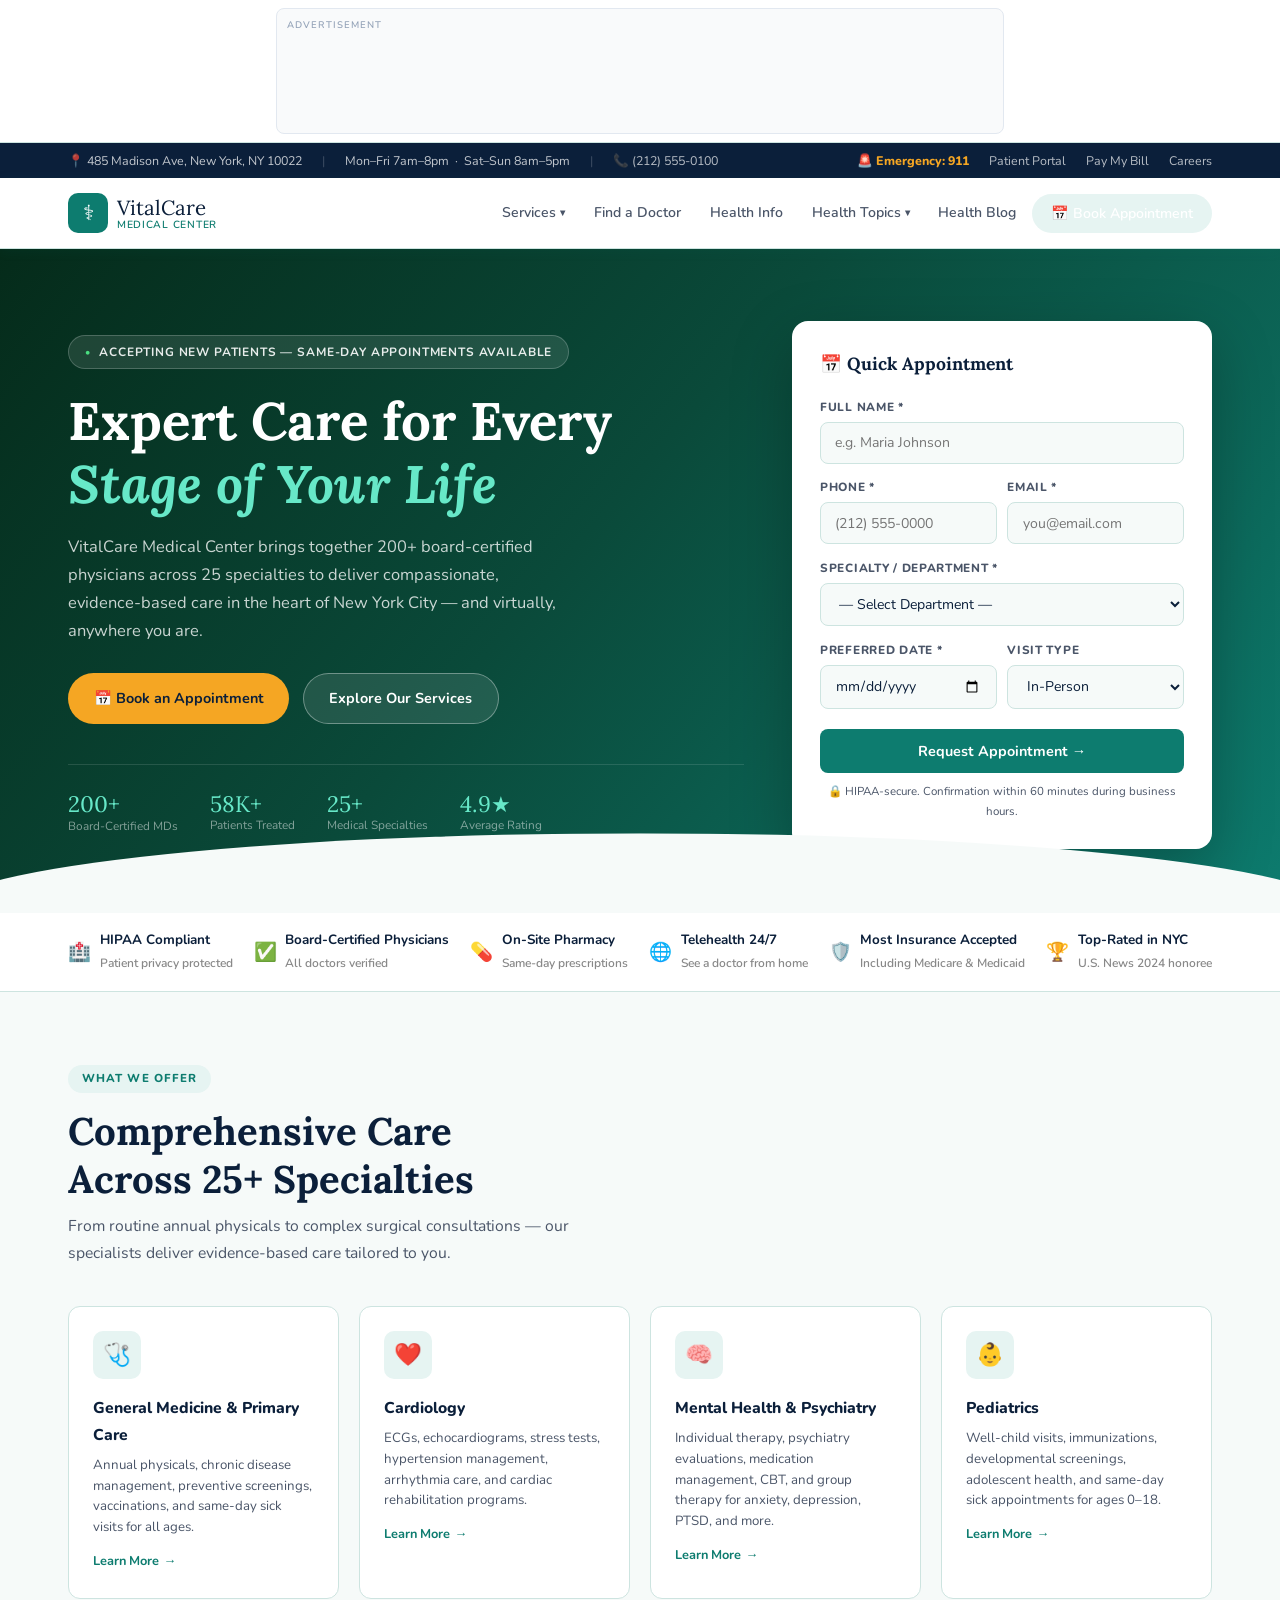
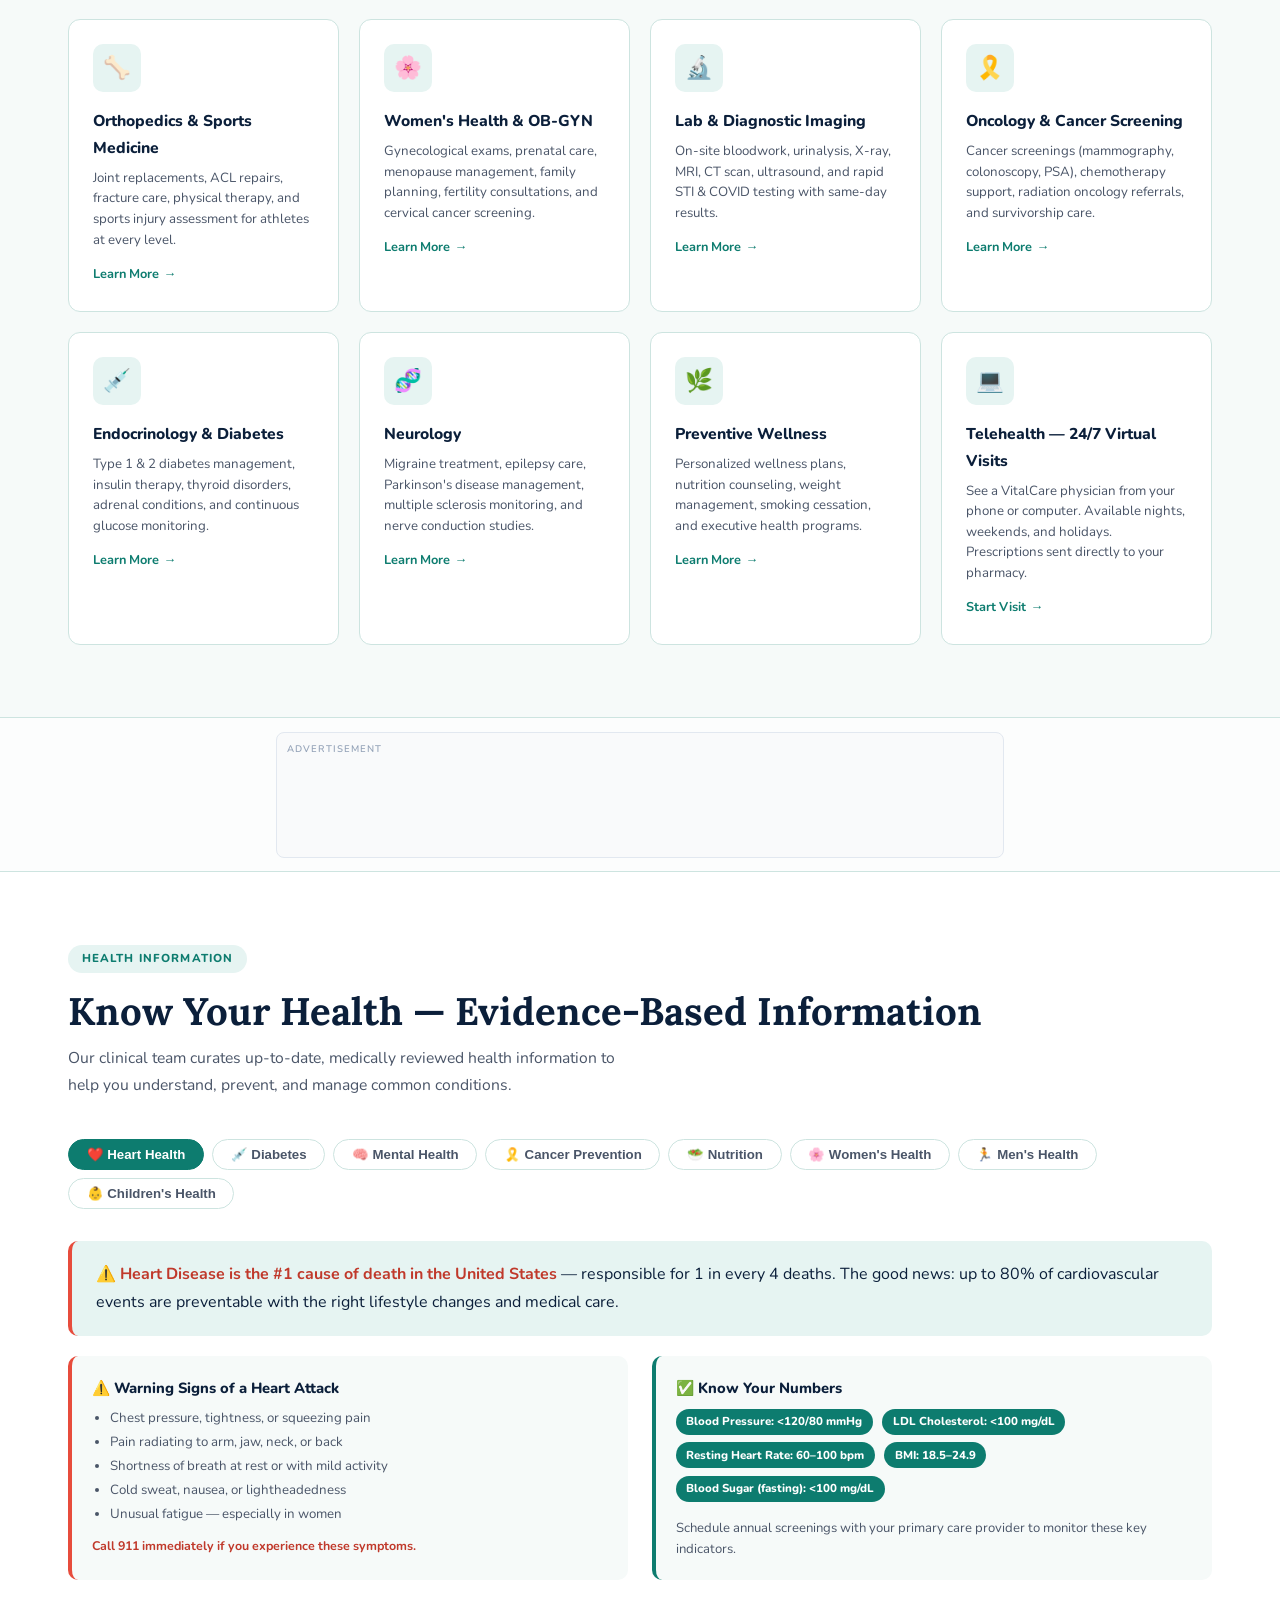
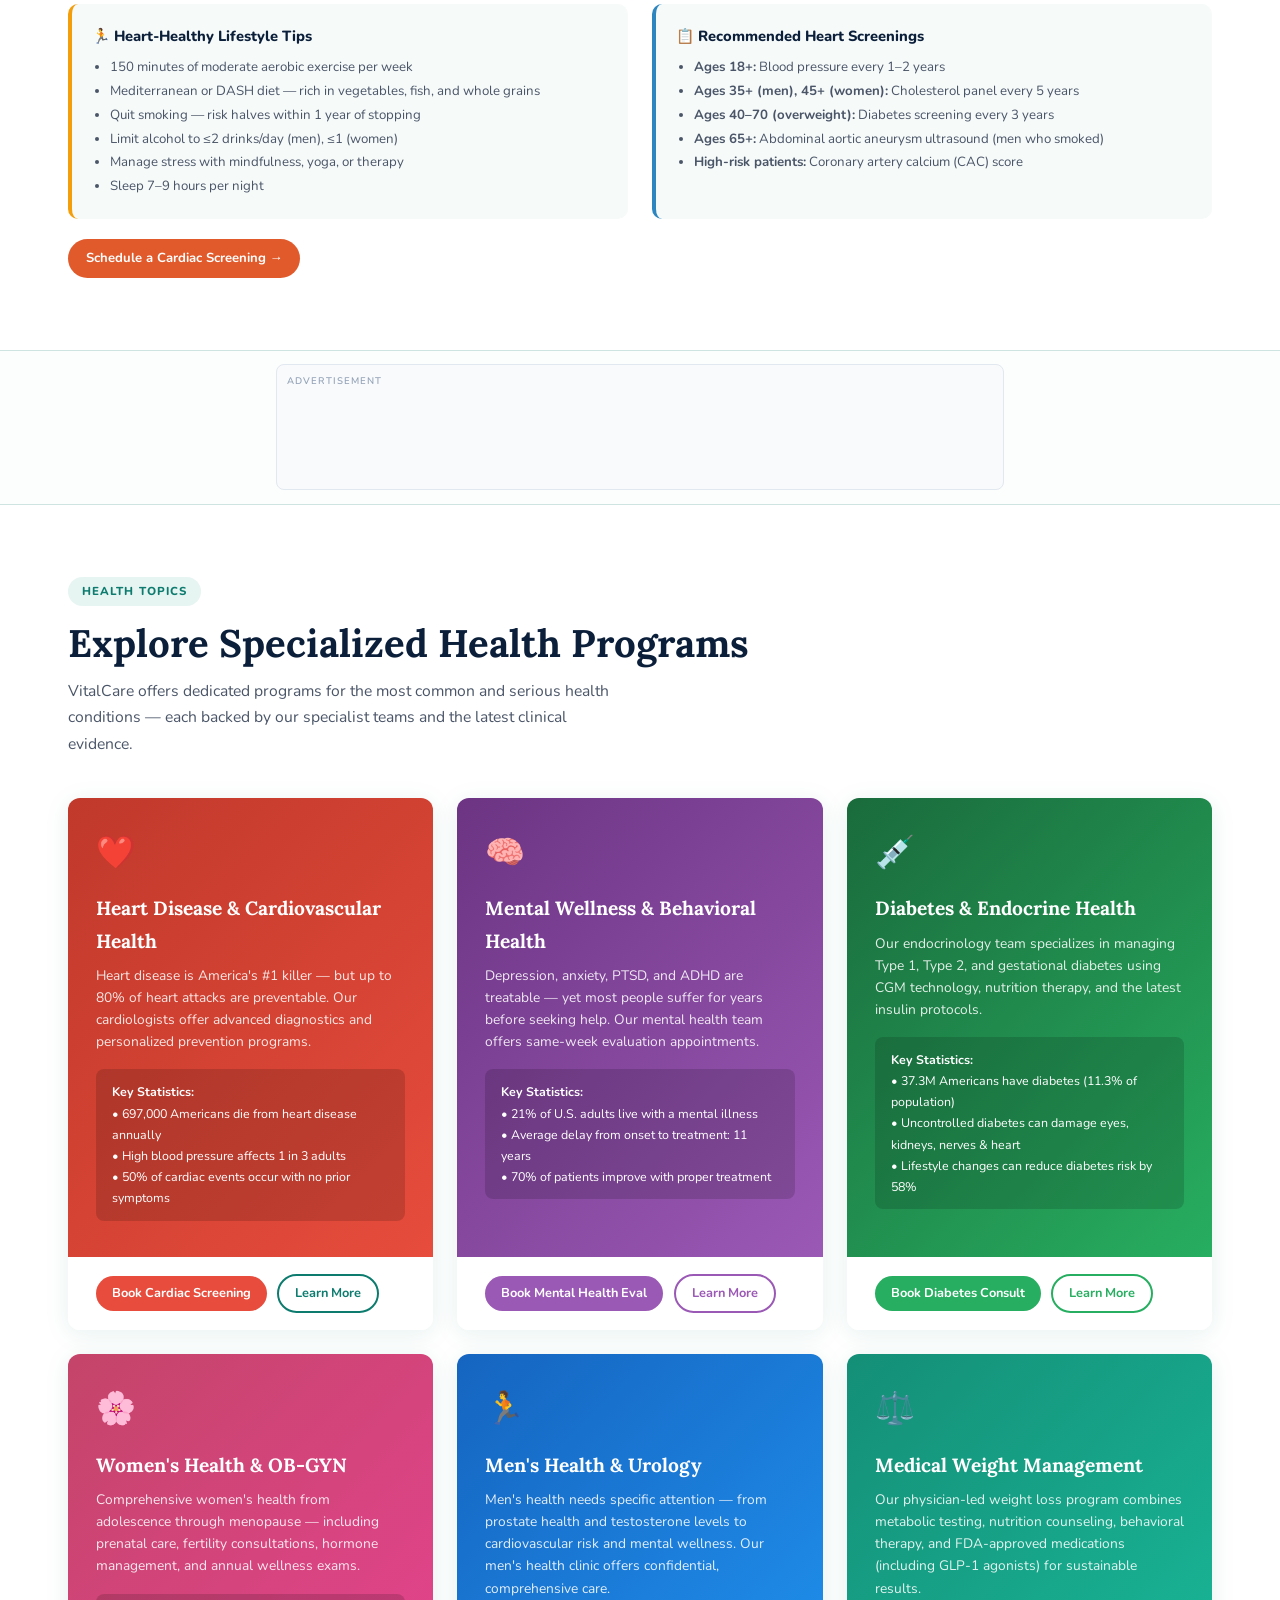
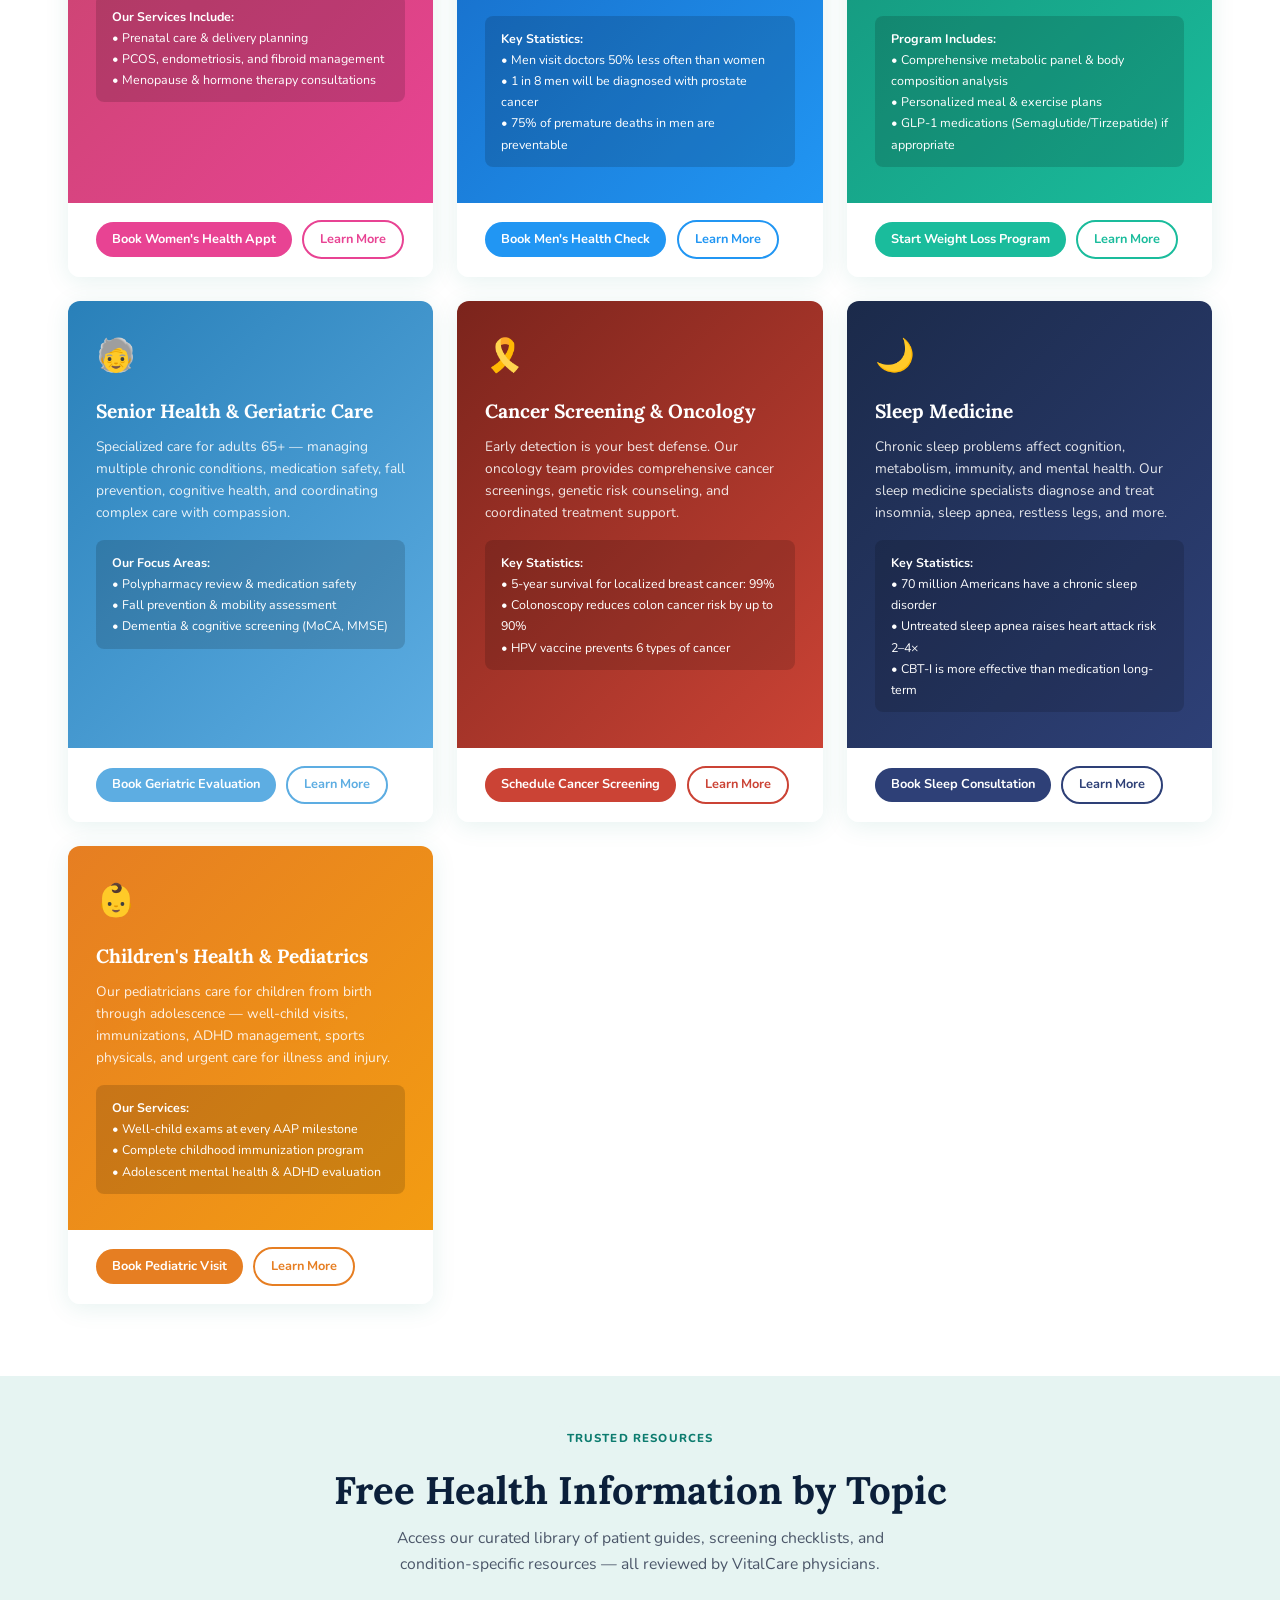
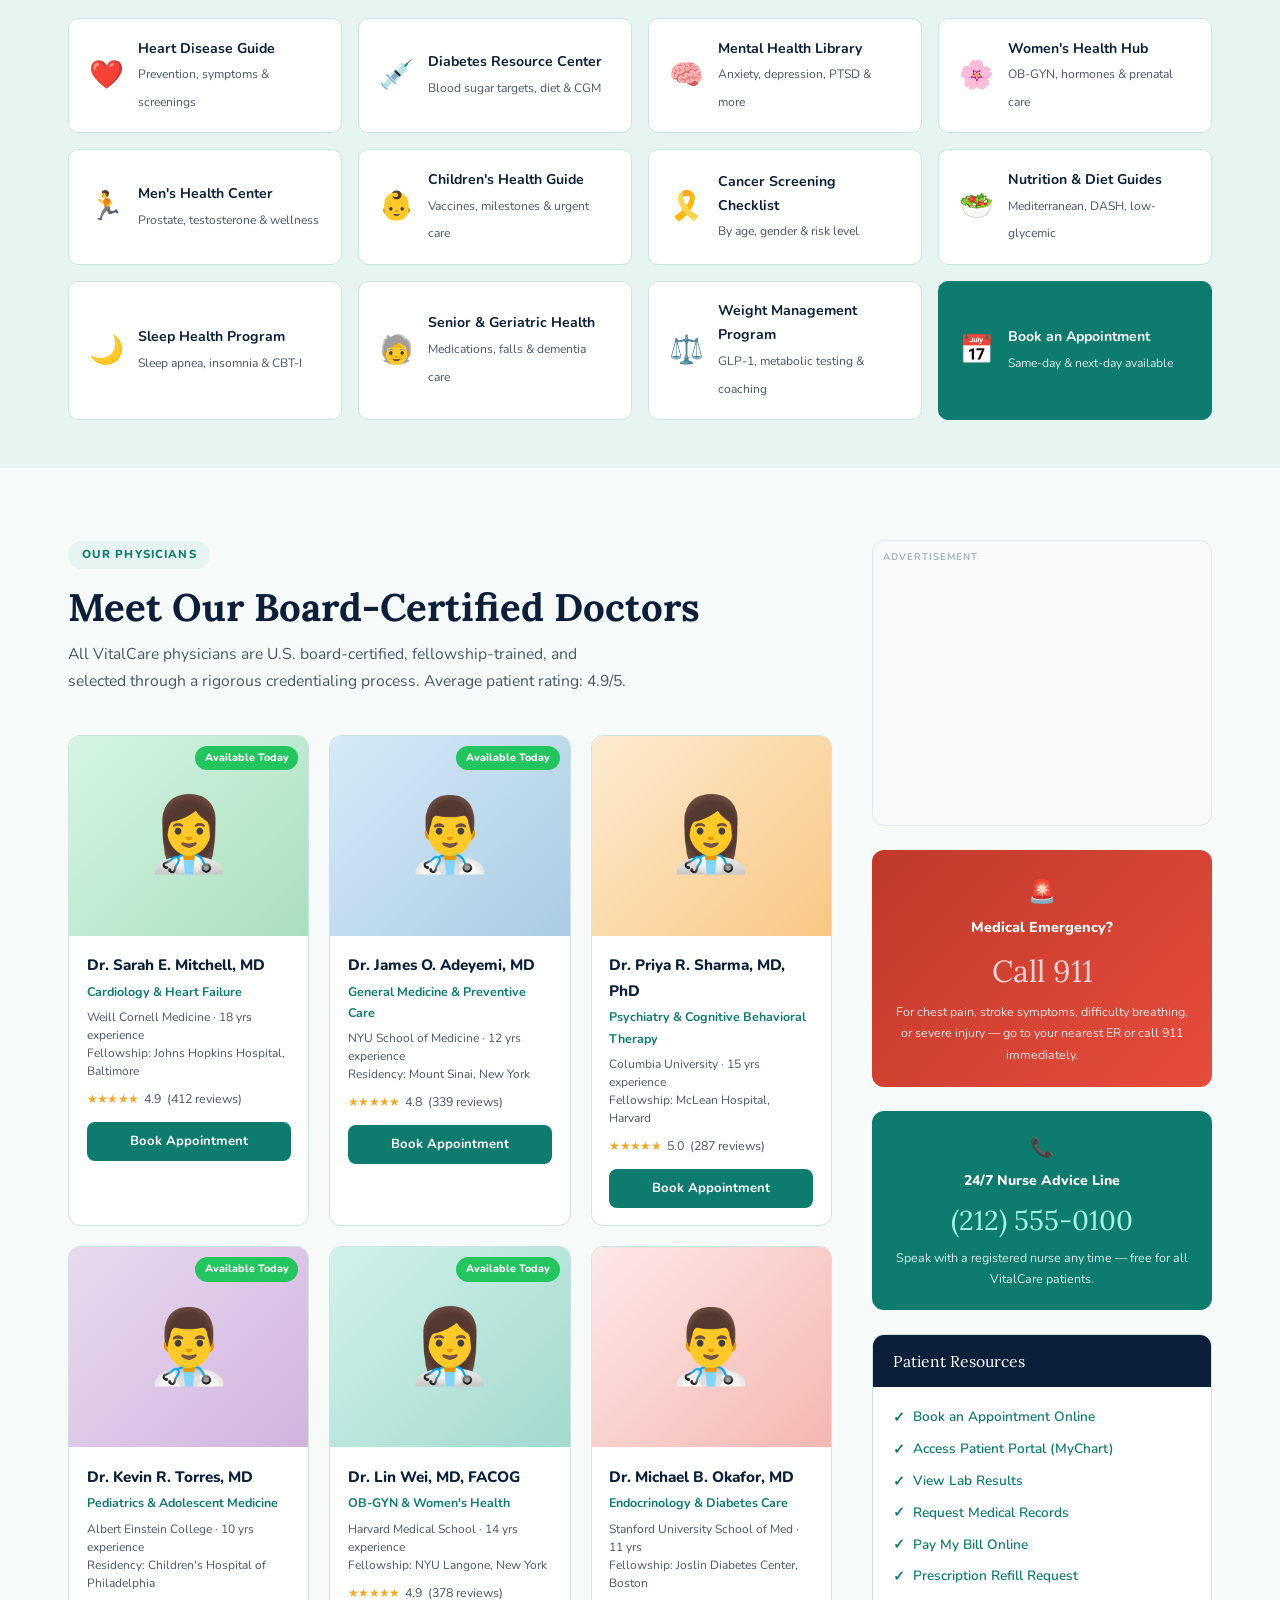
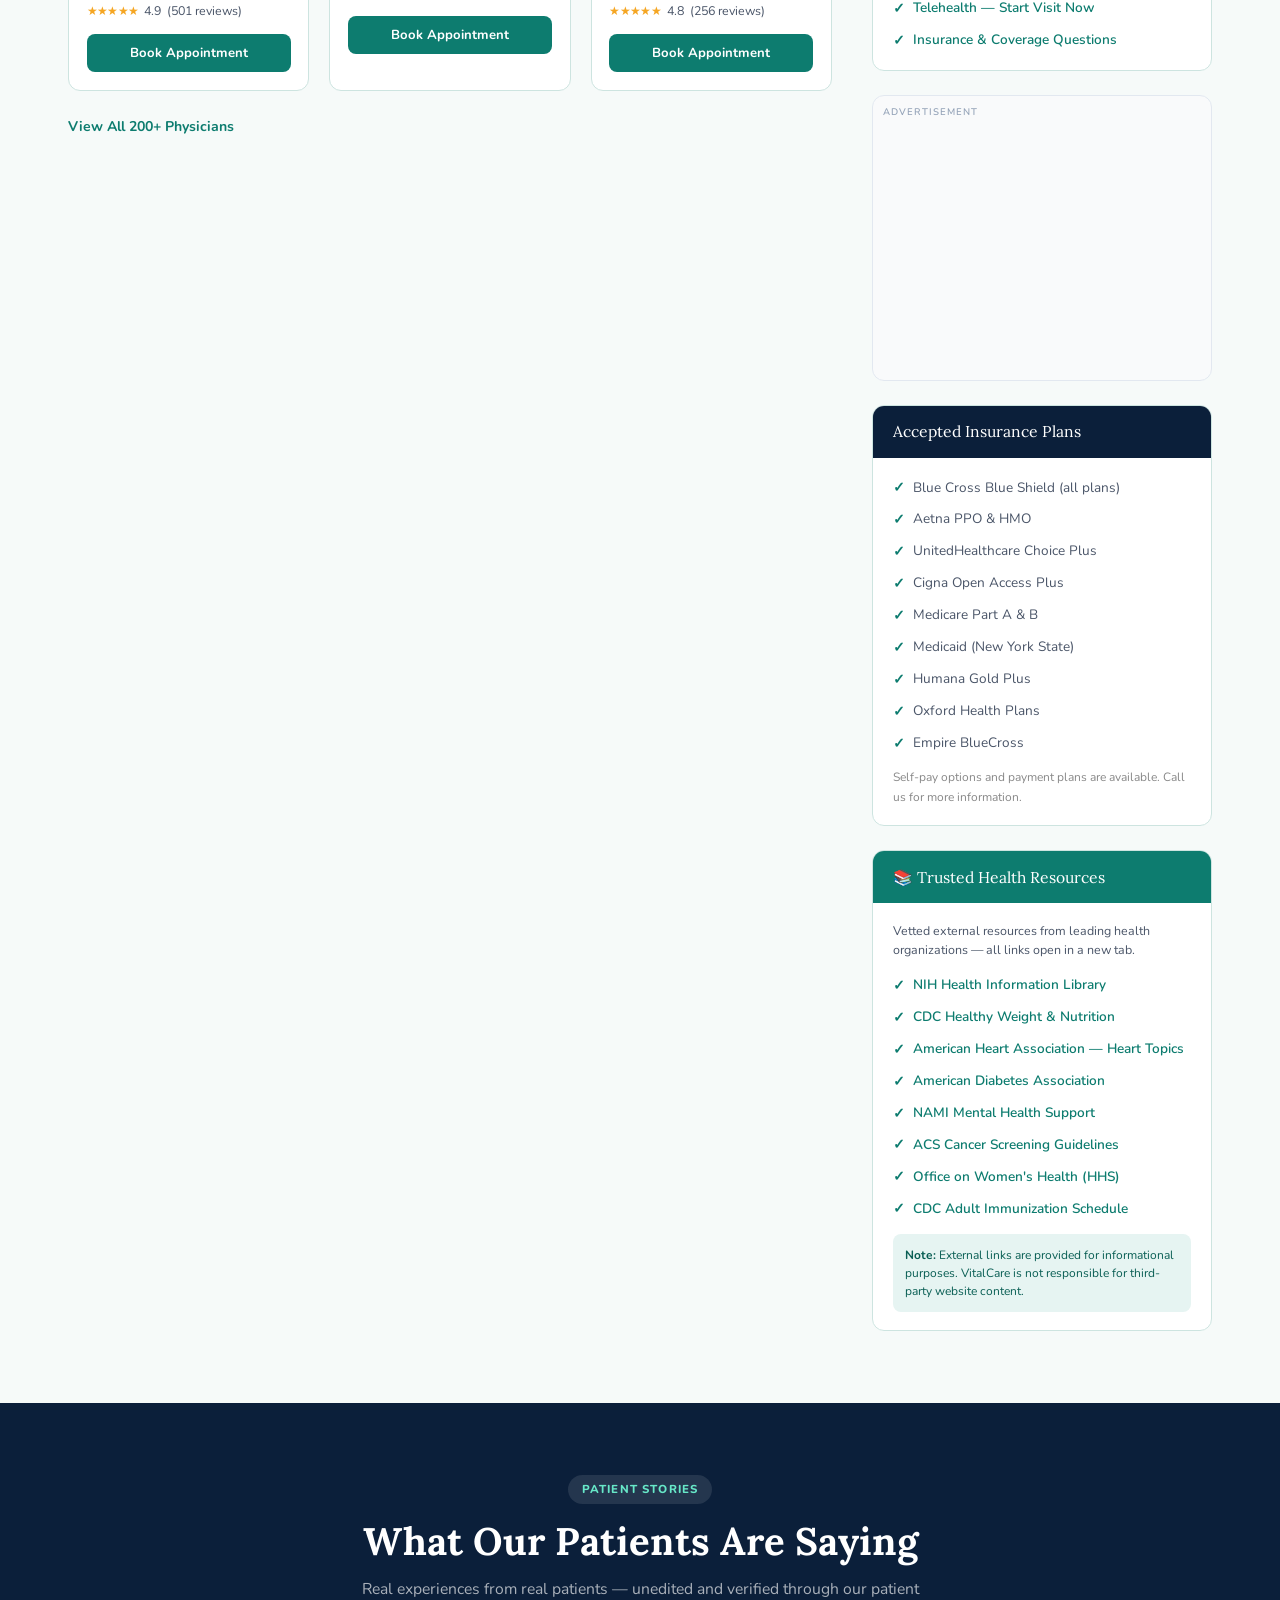
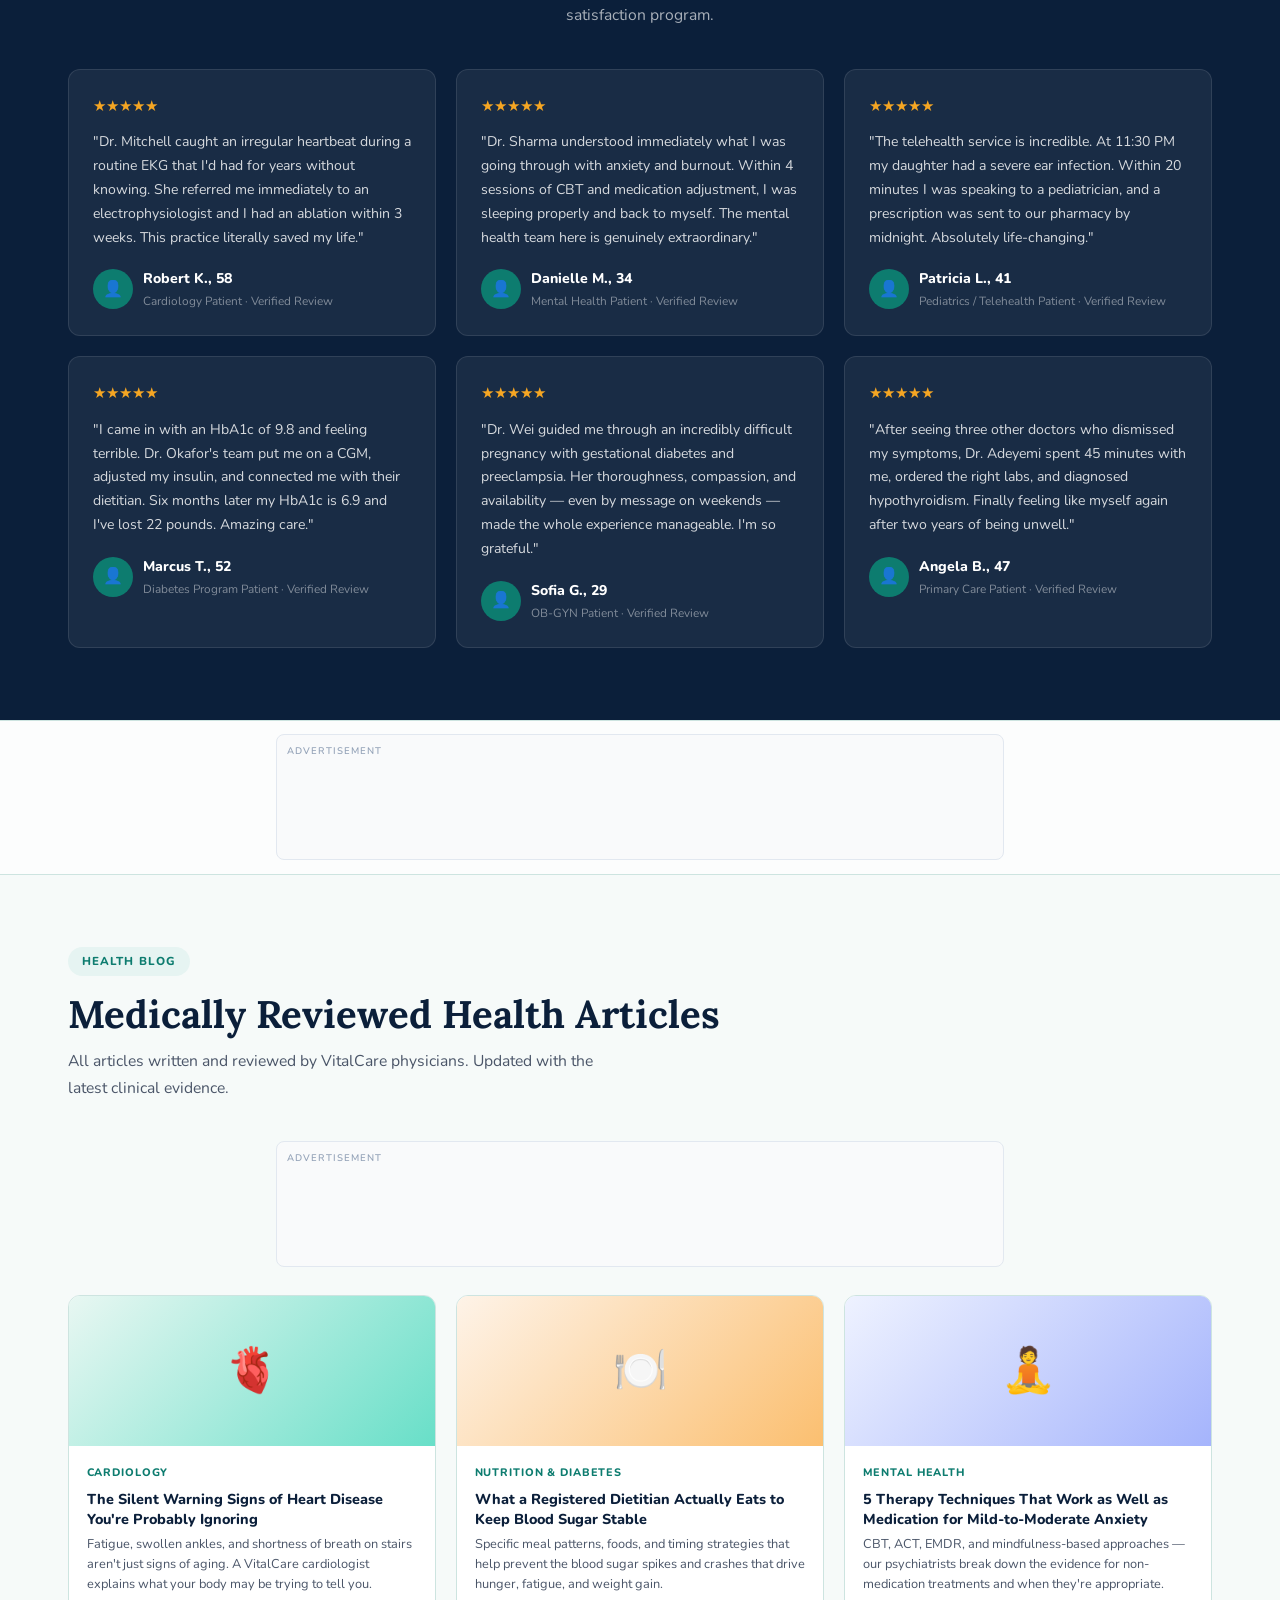
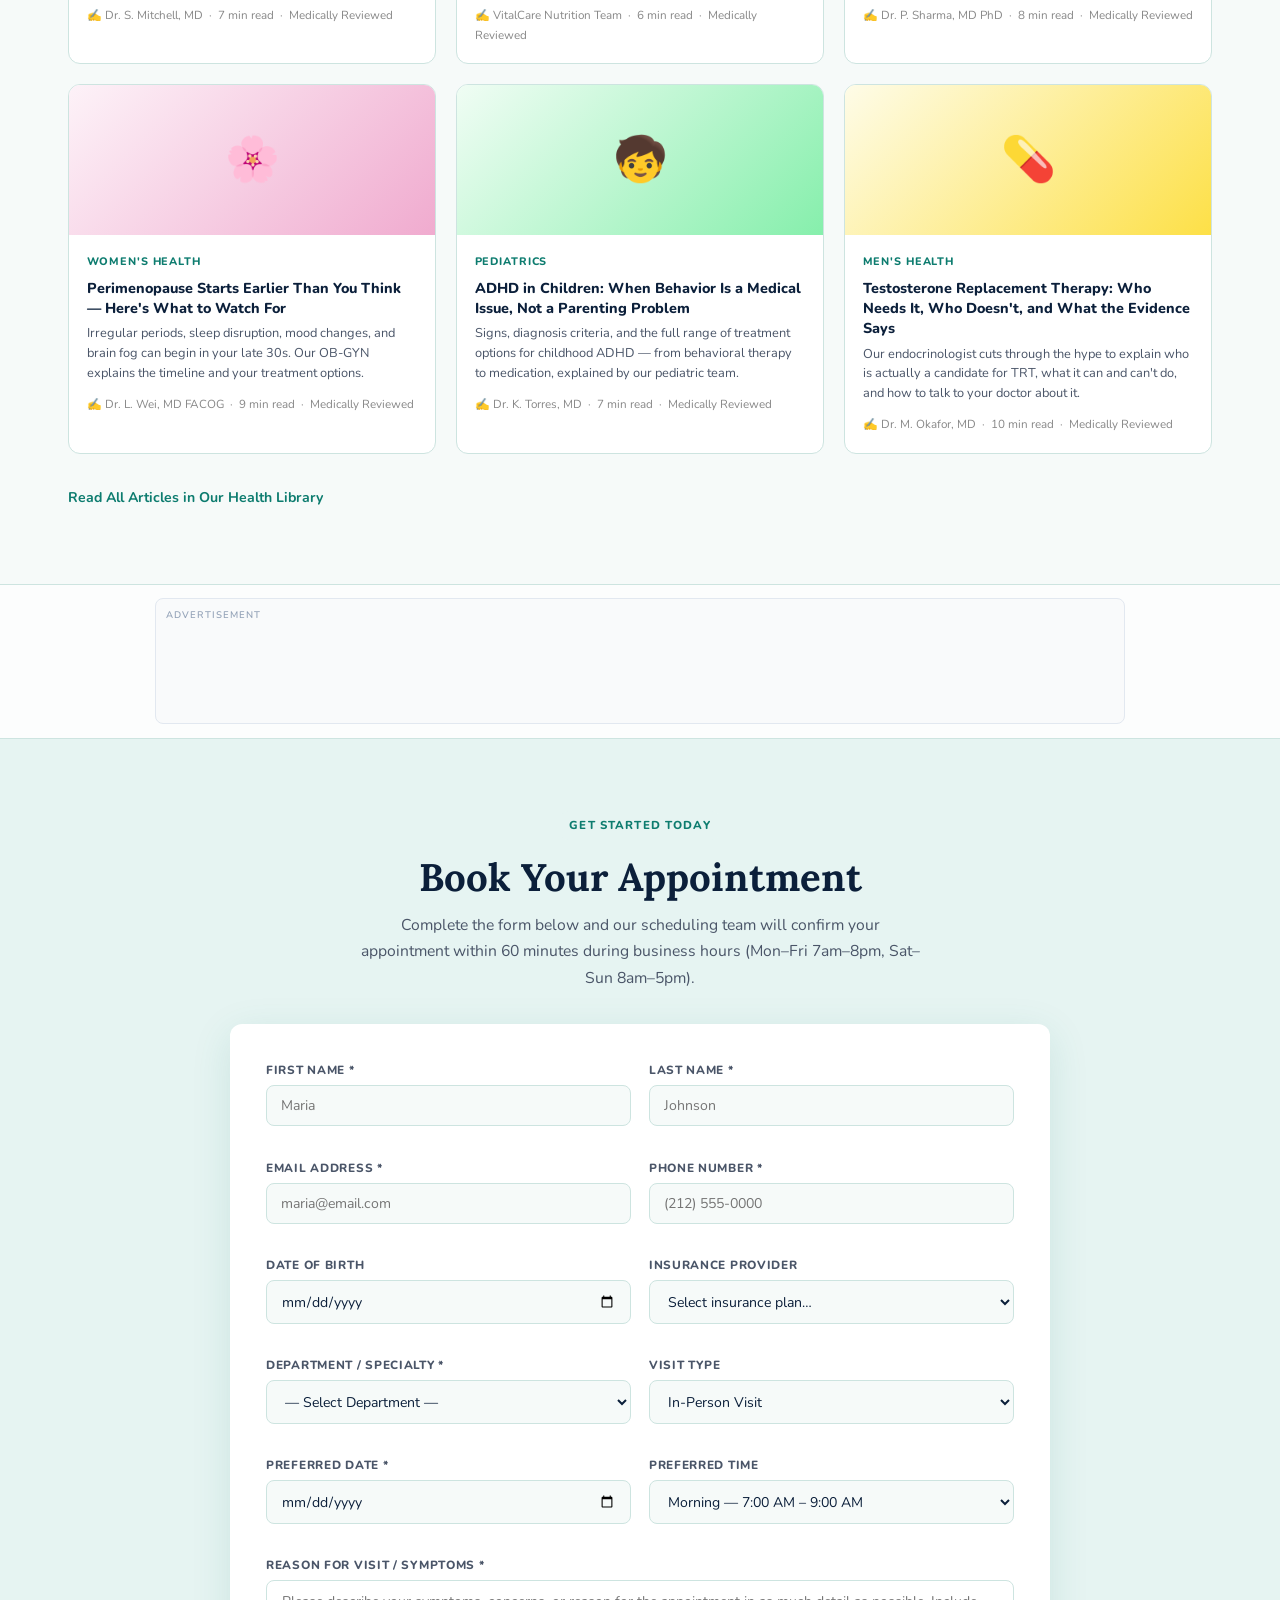
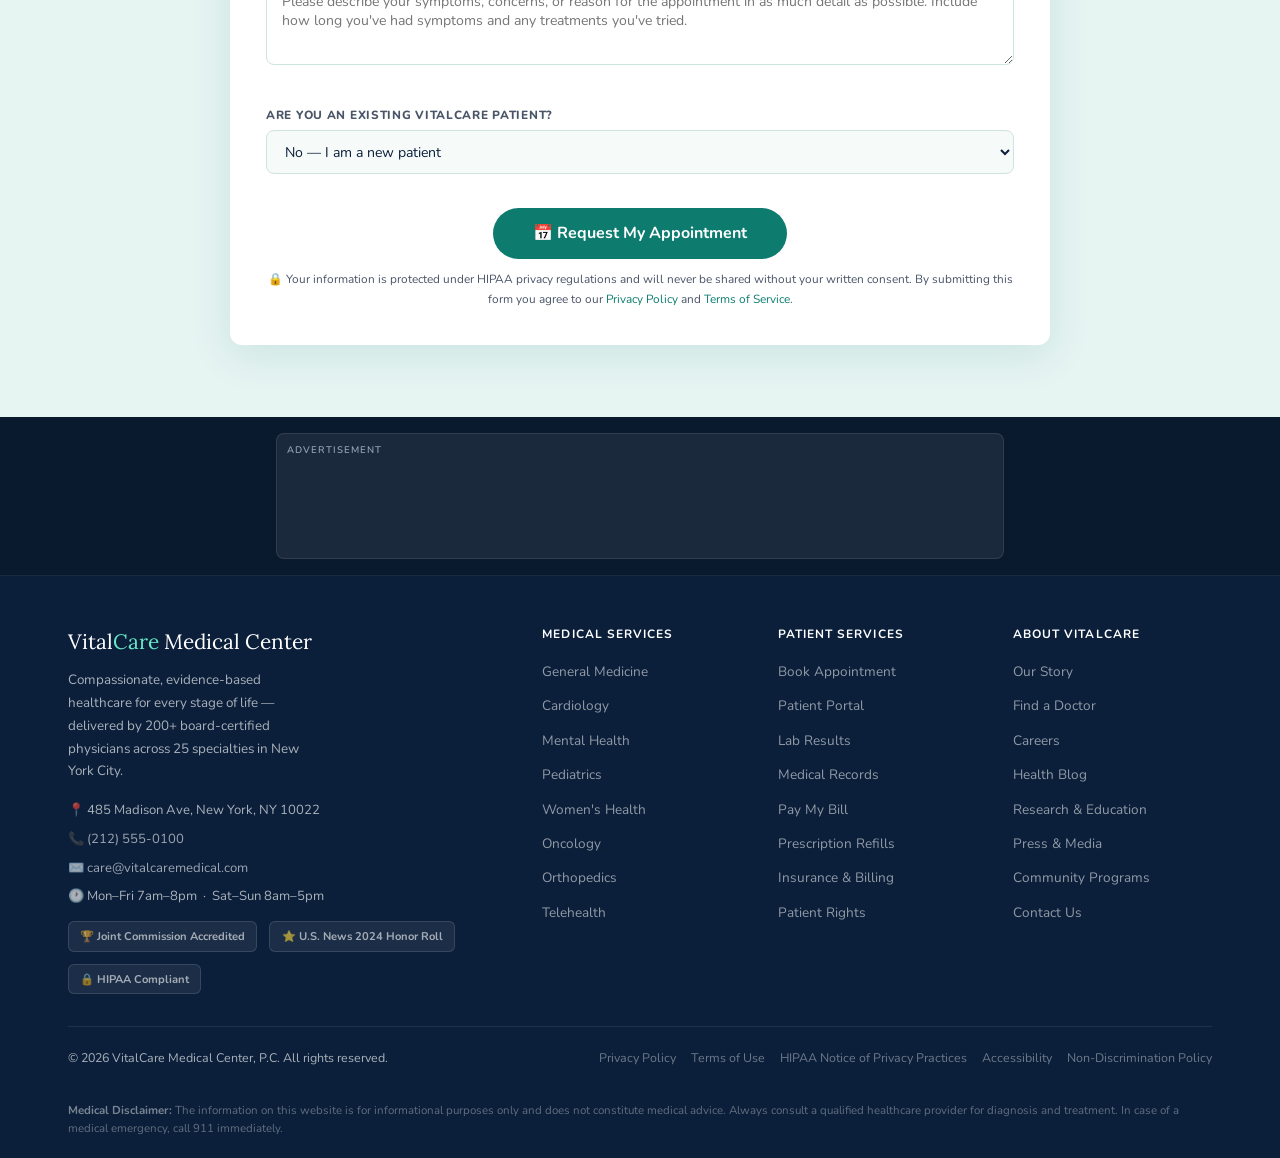
==== commit 384632ea: "Add files via upload" ====
--- a/index.html
+++ b/index.html
@@ -9,6 +9,13 @@
 <link rel="preconnect" href="https://fonts.googleapis.com"/>
 <link rel="preconnect" href="https://fonts.gstatic.com" crossorigin/>
 <link href="https://fonts.googleapis.com/css2?family=Lora:ital,wght@0,400;0,600;0,700;1,400;1,600&family=Nunito:wght@300;400;500;600;700;800&display=swap" rel="stylesheet"/>
+
+<!-- ═══════════════════════════════════════════════════════
+     GOOGLE ADSENSE — Publisher: pub-8176918589359902
+     Auto Ads + Manual Placements
+     ═══════════════════════════════════════════════════════ -->
+<script async src="https://pagead2.googlesyndication.com/pagead/js/adsbygoogle.js?client=ca-pub-8176918589359902"
+     crossorigin="anonymous"></script>
 <style>
 :root{
   --teal:#0d7c6f;--teal-dk:#095e54;--teal-lt:#12a091;--teal-pale:#e6f4f2;
@@ -23,6 +30,51 @@
 a{text-decoration:none;color:inherit}
 img{max-width:100%;display:block}
 .container{max-width:1200px;margin:0 auto;padding:0 1.75rem}
+
+/* ══════════════════════════════════════
+   ADSENSE AD UNIT WRAPPERS
+   pub-8176918589359902
+   ══════════════════════════════════════ */
+
+/* Shared wrapper — adds label + border */
+.adsense-wrap{
+  display:flex;flex-direction:column;align-items:center;
+  background:#f9fafb;border:1px solid #e2e8f0;border-radius:8px;
+  padding:.5rem .5rem .35rem;gap:.25rem;width:100%
+}
+.adsense-wrap::before{
+  content:'Advertisement';
+  font-family:var(--font-b);font-size:.6rem;letter-spacing:.1em;
+  text-transform:uppercase;color:#94a3b8;font-weight:600;
+  align-self:flex-start;padding-left:2px
+}
+
+/* Leaderboard (728×90) — collapses to fluid on mobile */
+.adsense-leaderboard{max-width:728px;width:100%}
+.adsense-leaderboard ins{width:100%;height:90px}
+
+/* Full-width (970×90) Billboard */
+.adsense-billboard{max-width:970px;width:100%}
+.adsense-billboard ins{width:100%;height:90px}
+
+/* Rectangle (300×250) */
+.adsense-mrec ins{width:300px;height:250px;display:block}
+
+/* In-feed / Fluid — full width */
+.adsense-infeed ins{width:100%;display:block}
+
+/* Section-level ad row */
+.adsense-section{
+  background:rgba(255,255,255,.65);
+  border-top:1px solid var(--border);border-bottom:1px solid var(--border);
+  padding:.85rem 0;display:flex;justify-content:center
+}
+
+/* Responsive helpers */
+@media(max-width:728px){
+  .adsense-leaderboard ins,.adsense-billboard ins{height:50px}
+  .adsense-mrec ins{width:100%;max-width:320px;height:auto;min-height:50px}
+}
 
 
 /* ── TOPBAR ── */
@@ -327,14 +379,21 @@
 </head>
 <body>
 
-<!-- HEADER PARTNER BANNER -->
+<!-- ═══════════════════════════════════════════════
+     ADSENSE UNIT #1 — Header Leaderboard 728×90
+     Zone: header_top | pub-8176918589359902
+     ═══════════════════════════════════════════════ -->
 <div class="header-ad">
   <div class="container">
-    <a href="#appointment" style="display:flex;align-items:center;justify-content:center;gap:1.5rem;background:linear-gradient(90deg,#e6f4f2,#f0fbf8);border-radius:8px;padding:.6rem 1.5rem;text-decoration:none;width:100%;max-width:728px;border:1px solid #cde4e0">
-      <span style="font-size:1.4rem">🩺</span>
-      <span style="font-family:'Nunito',sans-serif;font-size:.88rem;color:#095e54;font-weight:700">Same-Day & Next-Day Appointments Available — <span style="color:#e05a2b">Book Online in 60 Seconds</span></span>
-      <span style="background:#0d7c6f;color:#fff;font-size:.75rem;font-weight:800;padding:.3rem .9rem;border-radius:50px;white-space:nowrap;flex-shrink:0">Book Now →</span>
-    </a>
+    <div class="adsense-wrap adsense-leaderboard" id="ad-header-leaderboard">
+      <ins class="adsbygoogle"
+           style="display:inline-block;width:728px;height:90px"
+           data-ad-client="ca-pub-8176918589359902"
+           data-ad-slot="5218292376"
+           data-ad-format="horizontal"
+           data-full-width-responsive="true"></ins>
+      <script>(adsbygoogle = window.adsbygoogle || []).push({});</script>
+    </div>
   </div>
 </div>
 
@@ -512,19 +571,21 @@
   </div>
 </section>
 
-<!-- TELEHEALTH PROMO BANNER -->
-<div class="ad-section">
+<!-- ═══════════════════════════════════════════════
+     ADSENSE UNIT #2 — In-Content 1 (After Services)
+     Zone: in_content_services | pub-8176918589359902
+     ═══════════════════════════════════════════════ -->
+<div class="adsense-section">
   <div class="container" style="display:flex;justify-content:center">
-    <a href="#appointment" style="display:flex;align-items:center;justify-content:space-between;gap:1.5rem;background:linear-gradient(90deg,#0b1f3a,#1a3a5c);border-radius:10px;padding:1rem 2rem;text-decoration:none;width:100%;max-width:900px;flex-wrap:wrap">
-      <div style="display:flex;align-items:center;gap:1rem">
-        <span style="font-size:2rem">💻</span>
-        <div>
-          <div style="color:#67e8c8;font-size:.72rem;font-weight:800;letter-spacing:.08em;text-transform:uppercase;font-family:'Nunito',sans-serif">VitalCare Telehealth</div>
-          <div style="color:#fff;font-size:.92rem;font-weight:700;font-family:'Nunito',sans-serif">See a Board-Certified Doctor From Home — Available 24/7, Including Weekends &amp; Holidays</div>
-        </div>
-      </div>
-      <span style="background:#f5a623;color:#0b1f3a;font-size:.82rem;font-weight:800;padding:.55rem 1.4rem;border-radius:50px;white-space:nowrap;flex-shrink:0">Start a Visit →</span>
-    </a>
+    <div class="adsense-wrap adsense-leaderboard" id="ad-in-content-1">
+      <ins class="adsbygoogle"
+           style="display:block;width:728px;height:90px"
+           data-ad-client="ca-pub-8176918589359902"
+           data-ad-slot="5218292376"
+           data-ad-format="horizontal"
+           data-full-width-responsive="true"></ins>
+      <script>(adsbygoogle = window.adsbygoogle || []).push({});</script>
+    </div>
   </div>
 </div>
 
@@ -680,19 +741,21 @@
   </div>
 </section>
 
-<!-- SCREENINGS PROMO BANNER -->
-<div class="ad-section">
+<!-- ═══════════════════════════════════════════════
+     ADSENSE UNIT #3 — In-Content 2 (After Health Info)
+     Zone: in_content_healthinfo | pub-8176918589359902
+     ═══════════════════════════════════════════════ -->
+<div class="adsense-section">
   <div class="container" style="display:flex;justify-content:center">
-    <a href="#appointment" style="display:flex;align-items:center;justify-content:space-between;gap:1.5rem;background:linear-gradient(90deg,#1a6b3c,#27ae60);border-radius:10px;padding:1rem 2rem;text-decoration:none;width:100%;max-width:900px;flex-wrap:wrap">
-      <div style="display:flex;align-items:center;gap:1rem">
-        <span style="font-size:2rem">🔬</span>
-        <div>
-          <div style="color:#a7f3c0;font-size:.72rem;font-weight:800;letter-spacing:.08em;text-transform:uppercase;font-family:'Nunito',sans-serif">Annual Wellness Package</div>
-          <div style="color:#fff;font-size:.92rem;font-weight:700;font-family:'Nunito',sans-serif">Complete Physical + 15 Lab Tests + EKG — Most Insurance Plans Cover 100% of Preventive Screenings</div>
-        </div>
-      </div>
-      <span style="background:#fff;color:#1a6b3c;font-size:.82rem;font-weight:800;padding:.55rem 1.4rem;border-radius:50px;white-space:nowrap;flex-shrink:0">Book Screening →</span>
-    </a>
+    <div class="adsense-wrap adsense-leaderboard" id="ad-in-content-2">
+      <ins class="adsbygoogle"
+           style="display:block;width:728px;height:90px"
+           data-ad-client="ca-pub-8176918589359902"
+           data-ad-slot="5218292376"
+           data-ad-format="horizontal"
+           data-full-width-responsive="true"></ins>
+      <script>(adsbygoogle = window.adsbygoogle || []).push({});</script>
+    </div>
   </div>
 </div>
 
@@ -1002,12 +1065,18 @@
       <!-- SIDEBAR -->
       <div class="sidebar">
         <div class="sidebar-sticky">
-          <!-- NEW PATIENT OFFER WIDGET -->
-          <div style="background:linear-gradient(135deg,#0d7c6f,#12a091);border-radius:12px;padding:1.4rem;color:#fff;text-align:center">
-            <div style="font-size:1.6rem;margin-bottom:.5rem">🎉</div>
-            <div style="font-family:'Lora',Georgia,serif;font-size:1rem;font-weight:700;margin-bottom:.4rem">New Patient Special</div>
-            <div style="font-size:.82rem;opacity:.9;margin-bottom:1rem;line-height:1.5">First wellness visit + comprehensive bloodwork panel for new patients. Most insurance plans accepted.</div>
-            <a href="#appointment" style="display:inline-block;background:#fff;color:#0d7c6f;font-size:.8rem;font-weight:800;padding:.5rem 1.25rem;border-radius:50px;text-decoration:none">Schedule Now →</a>
+          <!-- ═══════════════════════════════════════════════
+               ADSENSE UNIT #4 — Sidebar MRect 1 (300×250)
+               Zone: sidebar_top | pub-8176918589359902
+               ═══════════════════════════════════════════════ -->
+          <div class="adsense-wrap adsense-mrec" id="ad-sidebar-1" style="border-radius:12px;overflow:hidden">
+            <ins class="adsbygoogle"
+                 style="display:inline-block;width:300px;height:250px"
+                 data-ad-client="ca-pub-8176918589359902"
+                 data-ad-slot="5218292376"
+                 data-ad-format="rectangle"
+                 data-full-width-responsive="false"></ins>
+            <script>(adsbygoogle = window.adsbygoogle || []).push({});</script>
           </div>
           <!-- EMERGENCY -->
           <div class="emergency-box">
@@ -1039,15 +1108,18 @@
               </ul>
             </div>
           </div>
-          <!-- MENTAL HEALTH RESOURCE WIDGET -->
-          <div style="background:linear-gradient(135deg,#6c3483,#9b59b6);border-radius:12px;padding:1.4rem;color:#fff;text-align:center">
-            <div style="font-size:1.6rem;margin-bottom:.5rem">🧠</div>
-            <div style="font-family:'Lora',Georgia,serif;font-size:1rem;font-weight:700;margin-bottom:.4rem">Mental Health Crisis?</div>
-            <div style="font-size:.82rem;opacity:.9;margin-bottom:.75rem;line-height:1.5">You don't have to wait. Same-week mental health evaluation appointments are available.</div>
-            <div style="font-size:.78rem;background:rgba(255,255,255,.15);border-radius:8px;padding:.6rem;margin-bottom:.85rem;line-height:1.6">
-              <strong>988 Suicide &amp; Crisis Lifeline</strong><br>Call or text <strong>988</strong> — free, 24/7
-            </div>
-            <a href="#appointment" style="display:inline-block;background:#fff;color:#6c3483;font-size:.8rem;font-weight:800;padding:.5rem 1.25rem;border-radius:50px;text-decoration:none">Book Evaluation →</a>
+          <!-- ═══════════════════════════════════════════════
+               ADSENSE UNIT #5 — Sidebar MRect 2 (300×250)
+               Zone: sidebar_mid | pub-8176918589359902
+               ═══════════════════════════════════════════════ -->
+          <div class="adsense-wrap adsense-mrec" id="ad-sidebar-2" style="border-radius:12px;overflow:hidden">
+            <ins class="adsbygoogle"
+                 style="display:inline-block;width:300px;height:250px"
+                 data-ad-client="ca-pub-8176918589359902"
+                 data-ad-slot="5218292376"
+                 data-ad-format="rectangle"
+                 data-full-width-responsive="false"></ins>
+            <script>(adsbygoogle = window.adsbygoogle || []).push({});</script>
           </div>
           <!-- INSURANCE -->
           <div class="widget">
@@ -1136,6 +1208,25 @@
   </div>
 </section>
 
+<!-- ═══════════════════════════════════════════════
+     ADSENSE UNIT #9 — In-Article (Between Testimonials & Blog)
+     Zone: in_article_mid | pub-8176918589359902
+     ═══════════════════════════════════════════════ -->
+<div class="adsense-section">
+  <div class="container" style="display:flex;justify-content:center">
+    <div class="adsense-wrap adsense-leaderboard" id="ad-in-article">
+      <ins class="adsbygoogle"
+           style="display:block;width:728px;height:90px"
+           data-ad-client="ca-pub-8176918589359902"
+           data-ad-slot="5218292376"
+           data-ad-format="fluid"
+           data-ad-layout="in-article"
+           data-full-width-responsive="true"></ins>
+      <script>(adsbygoogle = window.adsbygoogle || []).push({});</script>
+    </div>
+  </div>
+</div>
+
 <!-- BLOG -->
 <section class="section" id="blog">
   <div class="container">
@@ -1144,18 +1235,20 @@
       <h2 class="sec-title">Medically Reviewed Health Articles</h2>
       <p class="sec-sub">All articles written and reviewed by VitalCare physicians. Updated with the latest clinical evidence.</p>
     </div>
-    <!-- GLP-1 / WEIGHT PROGRAM PROMO BANNER -->
+    <!-- ═══════════════════════════════════════════════
+         ADSENSE UNIT #6 — In-Content 3 (Before Blog)
+         Zone: in_content_blog | pub-8176918589359902
+         ═══════════════════════════════════════════════ -->
     <div style="margin-bottom:1.75rem;display:flex;justify-content:center">
-      <a href="#appointment" style="display:flex;align-items:center;justify-content:space-between;gap:1.5rem;background:linear-gradient(90deg,#148f77,#1abc9c);border-radius:10px;padding:1rem 2rem;text-decoration:none;width:100%;max-width:900px;flex-wrap:wrap">
-        <div style="display:flex;align-items:center;gap:1rem">
-          <span style="font-size:2rem">⚖️</span>
-          <div>
-            <div style="color:#d5f5ee;font-size:.72rem;font-weight:800;letter-spacing:.08em;text-transform:uppercase;font-family:'Nunito',sans-serif">Medical Weight Loss</div>
-            <div style="color:#fff;font-size:.92rem;font-weight:700;font-family:'Nunito',sans-serif">GLP-1 Programs (Semaglutide &amp; Tirzepatide) — Physician-Supervised, Insurance Coverage Available</div>
-          </div>
-        </div>
-        <span style="background:#fff;color:#148f77;font-size:.82rem;font-weight:800;padding:.55rem 1.4rem;border-radius:50px;white-space:nowrap;flex-shrink:0">Learn More →</span>
-      </a>
+      <div class="adsense-wrap adsense-leaderboard" id="ad-in-content-3">
+        <ins class="adsbygoogle"
+             style="display:block;width:728px;height:90px"
+             data-ad-client="ca-pub-8176918589359902"
+             data-ad-slot="7348111780"
+             data-ad-format="fluid"
+             data-full-width-responsive="true"></ins>
+        <script>(adsbygoogle = window.adsbygoogle || []).push({});</script>
+      </div>
     </div>
     <div class="blog-grid">
       <div class="bcard"><div class="bthumb bt1">🫀</div><div class="bbody"><div class="btag">Cardiology</div><h3>The Silent Warning Signs of Heart Disease You're Probably Ignoring</h3><p>Fatigue, swollen ankles, and shortness of breath on stairs aren't just signs of aging. A VitalCare cardiologist explains what your body may be trying to tell you.</p><div class="bmeta">✍️ Dr. S. Mitchell, MD &nbsp;·&nbsp; 7 min read &nbsp;·&nbsp; Medically Reviewed</div></div></div>
@@ -1169,19 +1262,21 @@
   </div>
 </section>
 
-<!-- HEART HEALTH AWARENESS BANNER -->
-<div class="ad-section">
+<!-- ═══════════════════════════════════════════════
+     ADSENSE UNIT #7 — Pre-Footer Billboard 970×90
+     Zone: pre_footer | pub-8176918589359902
+     ═══════════════════════════════════════════════ -->
+<div class="adsense-section">
   <div class="container" style="display:flex;justify-content:center">
-    <a href="#appointment" style="display:flex;align-items:center;justify-content:space-between;gap:1.5rem;background:linear-gradient(90deg,#c0392b,#e74c3c);border-radius:10px;padding:1rem 2rem;text-decoration:none;width:100%;max-width:970px;flex-wrap:wrap">
-      <div style="display:flex;align-items:center;gap:1rem">
-        <span style="font-size:2rem">❤️</span>
-        <div>
-          <div style="color:#ffd5d5;font-size:.72rem;font-weight:800;letter-spacing:.08em;text-transform:uppercase;font-family:'Nunito',sans-serif">Cardiac Health</div>
-          <div style="color:#fff;font-size:.92rem;font-weight:700;font-family:'Nunito',sans-serif">50% of First Heart Attacks Have No Warning. Know Your Cardiac Risk — Schedule a Heart Health Screening Today.</div>
-        </div>
-      </div>
-      <span style="background:#fff;color:#c0392b;font-size:.82rem;font-weight:800;padding:.55rem 1.4rem;border-radius:50px;white-space:nowrap;flex-shrink:0">Book Cardiac Screening →</span>
-    </a>
+    <div class="adsense-wrap adsense-billboard" id="ad-pre-footer">
+      <ins class="adsbygoogle"
+           style="display:block;width:970px;height:90px"
+           data-ad-client="ca-pub-8176918589359902"
+           data-ad-slot="5218292376"
+           data-ad-format="horizontal"
+           data-full-width-responsive="true"></ins>
+      <script>(adsbygoogle = window.adsbygoogle || []).push({});</script>
+    </div>
   </div>
 </div>
 
@@ -1271,13 +1366,19 @@
 
 <!-- FOOTER -->
 <footer id="contact">
-  <div class="footer-ad">
-    <div style="display:flex;justify-content:center;align-items:center;gap:2.5rem;flex-wrap:wrap;padding:.25rem 1rem">
-      <span style="color:rgba(255,255,255,.35);font-size:.68rem;font-weight:700;letter-spacing:.08em;text-transform:uppercase">Accreditations &amp; Affiliations</span>
-      <span style="color:rgba(255,255,255,.55);font-size:.78rem;font-weight:700">🏆 The Joint Commission — Gold Seal of Approval</span>
-      <span style="color:rgba(255,255,255,.55);font-size:.78rem;font-weight:700">⭐ U.S. News &amp; World Report — 2024 Honor Roll Hospital</span>
-      <span style="color:rgba(255,255,255,.55);font-size:.78rem;font-weight:700">🩺 NYC Health &amp; Hospitals Network Member</span>
-      <span style="color:rgba(255,255,255,.55);font-size:.78rem;font-weight:700">🔒 HIPAA-Compliant &amp; SOC 2 Certified</span>
+  <!-- ═══════════════════════════════════════════════
+       ADSENSE UNIT #8 — Footer Leaderboard 728×90
+       Zone: footer | pub-8176918589359902
+       ═══════════════════════════════════════════════ -->
+  <div class="footer-ad" style="display:flex;justify-content:center;padding:1rem 0">
+    <div class="adsense-wrap adsense-leaderboard" id="ad-footer" style="background:rgba(255,255,255,.07);border-color:rgba(255,255,255,.1)">
+      <ins class="adsbygoogle"
+           style="display:inline-block;width:728px;height:90px"
+           data-ad-client="ca-pub-8176918589359902"
+           data-ad-slot="5218292376"
+           data-ad-format="horizontal"
+           data-full-width-responsive="true"></ins>
+      <script>(adsbygoogle = window.adsbygoogle || []).push({});</script>
     </div>
   </div>
   <div class="container">
@@ -1381,6 +1482,7 @@
   const date=document.getElementById('af-date').value;
   const reason=document.getElementById('af-reason').value.trim();
   if(!fn||!em||!ph||!dept||!date||!reason){alert('Please complete all required fields (marked with *) before submitting.');return;}
+  if(window._vcLoadRewardedAd){window._vcLoadRewardedAd();}
   alert('✅ Appointment Request Received!\n\nThank you, '+fn+'. Your request for a '+dept+' appointment on '+date+' has been submitted.\n\nWhat happens next:\n• You\'ll receive a confirmation email at '+em+'\n• Our scheduling team will call '+ph+' to confirm within 60 minutes\n• Please bring your insurance card and a photo ID\n\nQuestions? Call us at (212) 555-0100.\n\n— VitalCare Medical Center');
 }
 
@@ -1396,5 +1498,76 @@
 },{rootMargin:'-35% 0px -60% 0px'});
 secs.forEach(s=>obs.observe(s));
 </script>
+
+<!-- ═══════════════════════════════════════════════════════
+     ADSENSE — Interstitial & Rewarded Ad Units
+     pub-8176918589359902
+     Interstitial: ca-app-pub-8176918589359902/3881159978
+     Rewarded:     ca-app-pub-8176918589359902/9164746018
+     Rewarded Int: ca-app-pub-8176918589359902/9380898663
+     ═══════════════════════════════════════════════════════ -->
+<script>
+(function() {
+  // ── Interstitial Ad (shown on page exit / after 60s) ──────────────────────
+  var interstitialSlot = null;
+
+  window.adsbygoogle = window.adsbygoogle || [];
+
+  // Request interstitial
+  window.adsbygoogle.push({
+    google_ad_client: 'ca-pub-8176918589359902',
+    enable_page_level_ads: true
+  });
+
+  // Trigger interstitial after 60 seconds or on outbound link click
+  var interstitialTriggered = false;
+
+  function showInterstitial() {
+    if (interstitialTriggered) return;
+    interstitialTriggered = true;
+    // AdSense interstitial is auto-triggered by Google once defined;
+    // the push below signals readiness.
+    (window.adsbygoogle = window.adsbygoogle || []).push({
+      google_ad_client:   'ca-pub-8176918589359902',
+      google_ad_slot:     '3881159978',
+      google_ad_format:   'interstitial'
+    });
+  }
+
+  // Show on outbound nav or after 60s
+  setTimeout(showInterstitial, 60000);
+  document.querySelectorAll('a[href^="http"]').forEach(function(a) {
+    a.addEventListener('click', showInterstitial);
+  });
+
+  // ── Rewarded Ad (triggered after appointment form submit) ─────────────────
+  function loadRewardedAd() {
+    (window.adsbygoogle = window.adsbygoogle || []).push({
+      google_ad_client:   'ca-pub-8176918589359902',
+      google_ad_slot:     '9164746018',
+      google_ad_format:   'rewarded',
+      google_rewards_config: {
+        'type': 'popup',
+        'reward': function(rewardType, rewardAmount) {
+          console.log('Rewarded ad: type=' + rewardType + ' amount=' + rewardAmount);
+        }
+      }
+    });
+  }
+
+  // ── Rewarded Interstitial ─────────────────────────────────────────────────
+  function loadRewardedInterstitial() {
+    (window.adsbygoogle = window.adsbygoogle || []).push({
+      google_ad_client:   'ca-pub-8176918589359902',
+      google_ad_slot:     '9380898663',
+      google_ad_format:   'rewarded_interstitial'
+    });
+  }
+
+  // Expose globally so submitAppt() can call them
+  window._vcLoadRewardedAd = loadRewardedAd;
+  window._vcLoadRewardedInterstitial = loadRewardedInterstitial;
+})();
+</script>
 </body>
 </html>
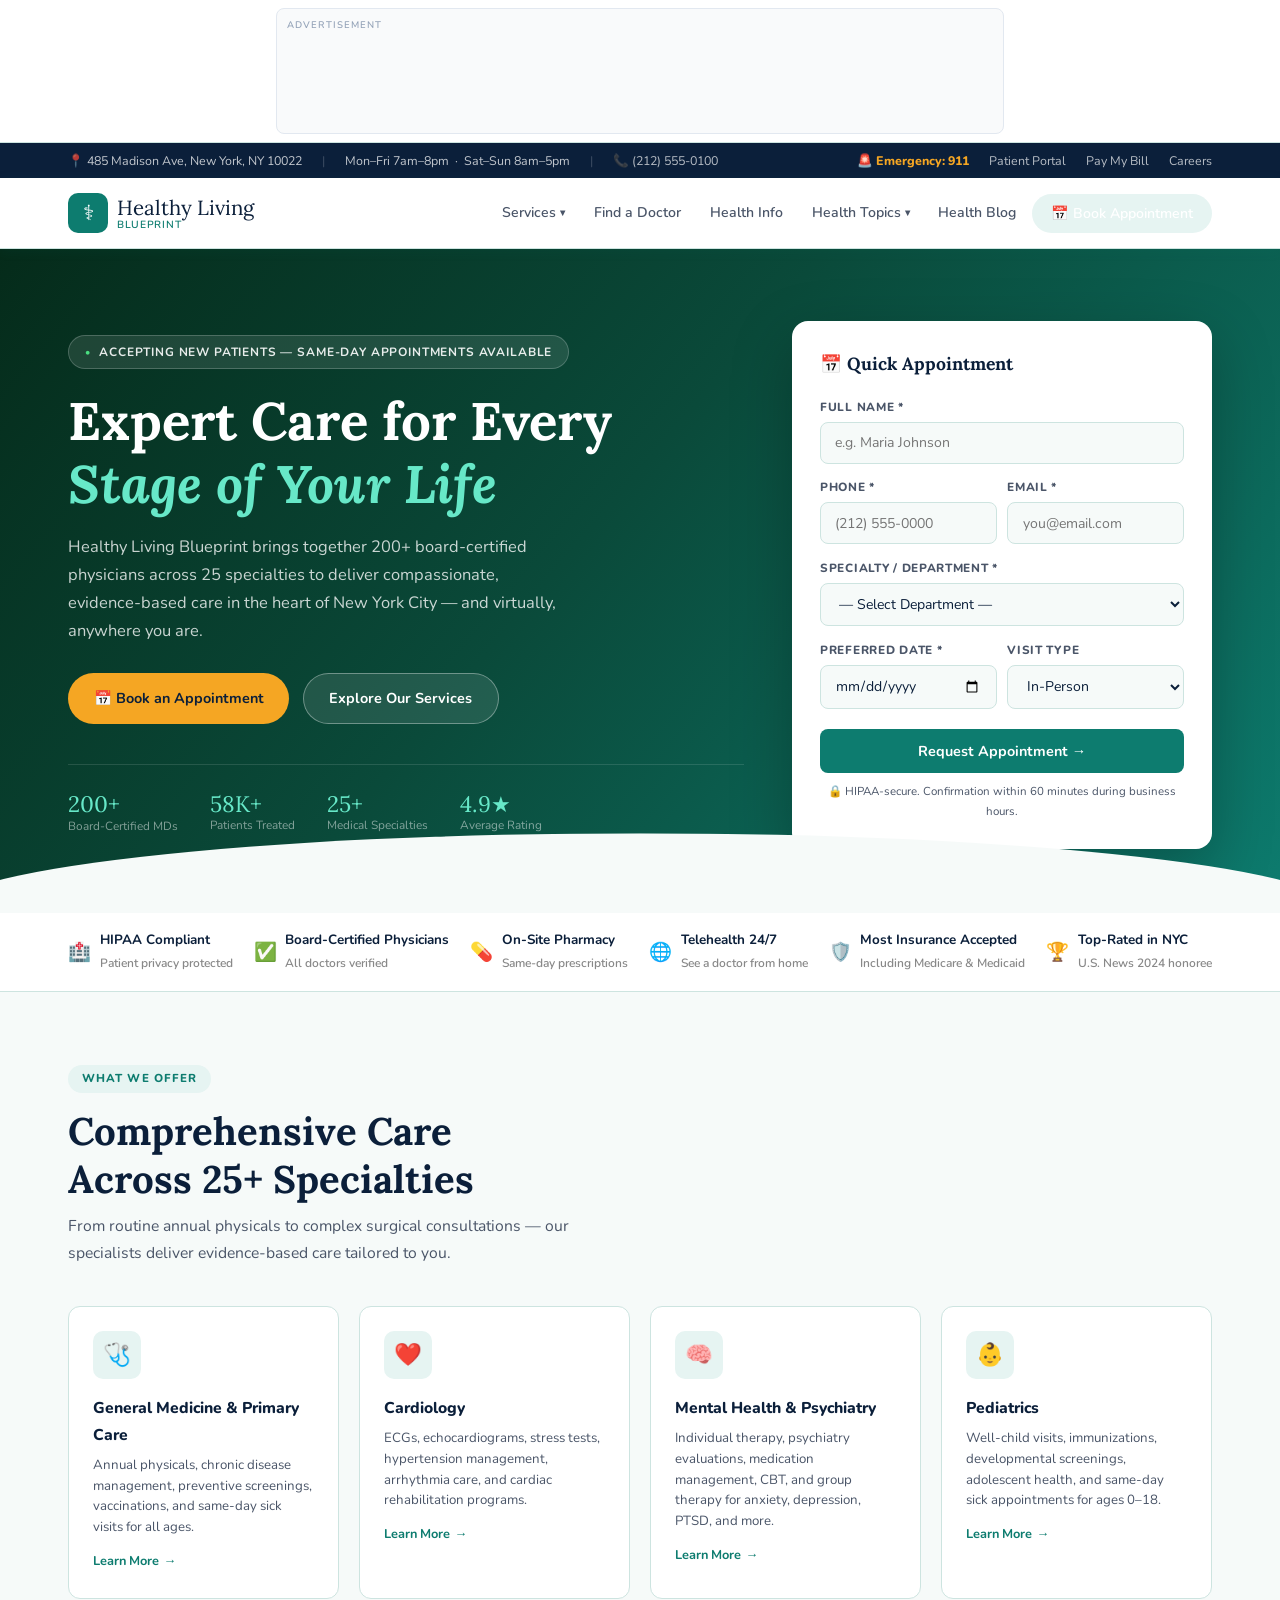
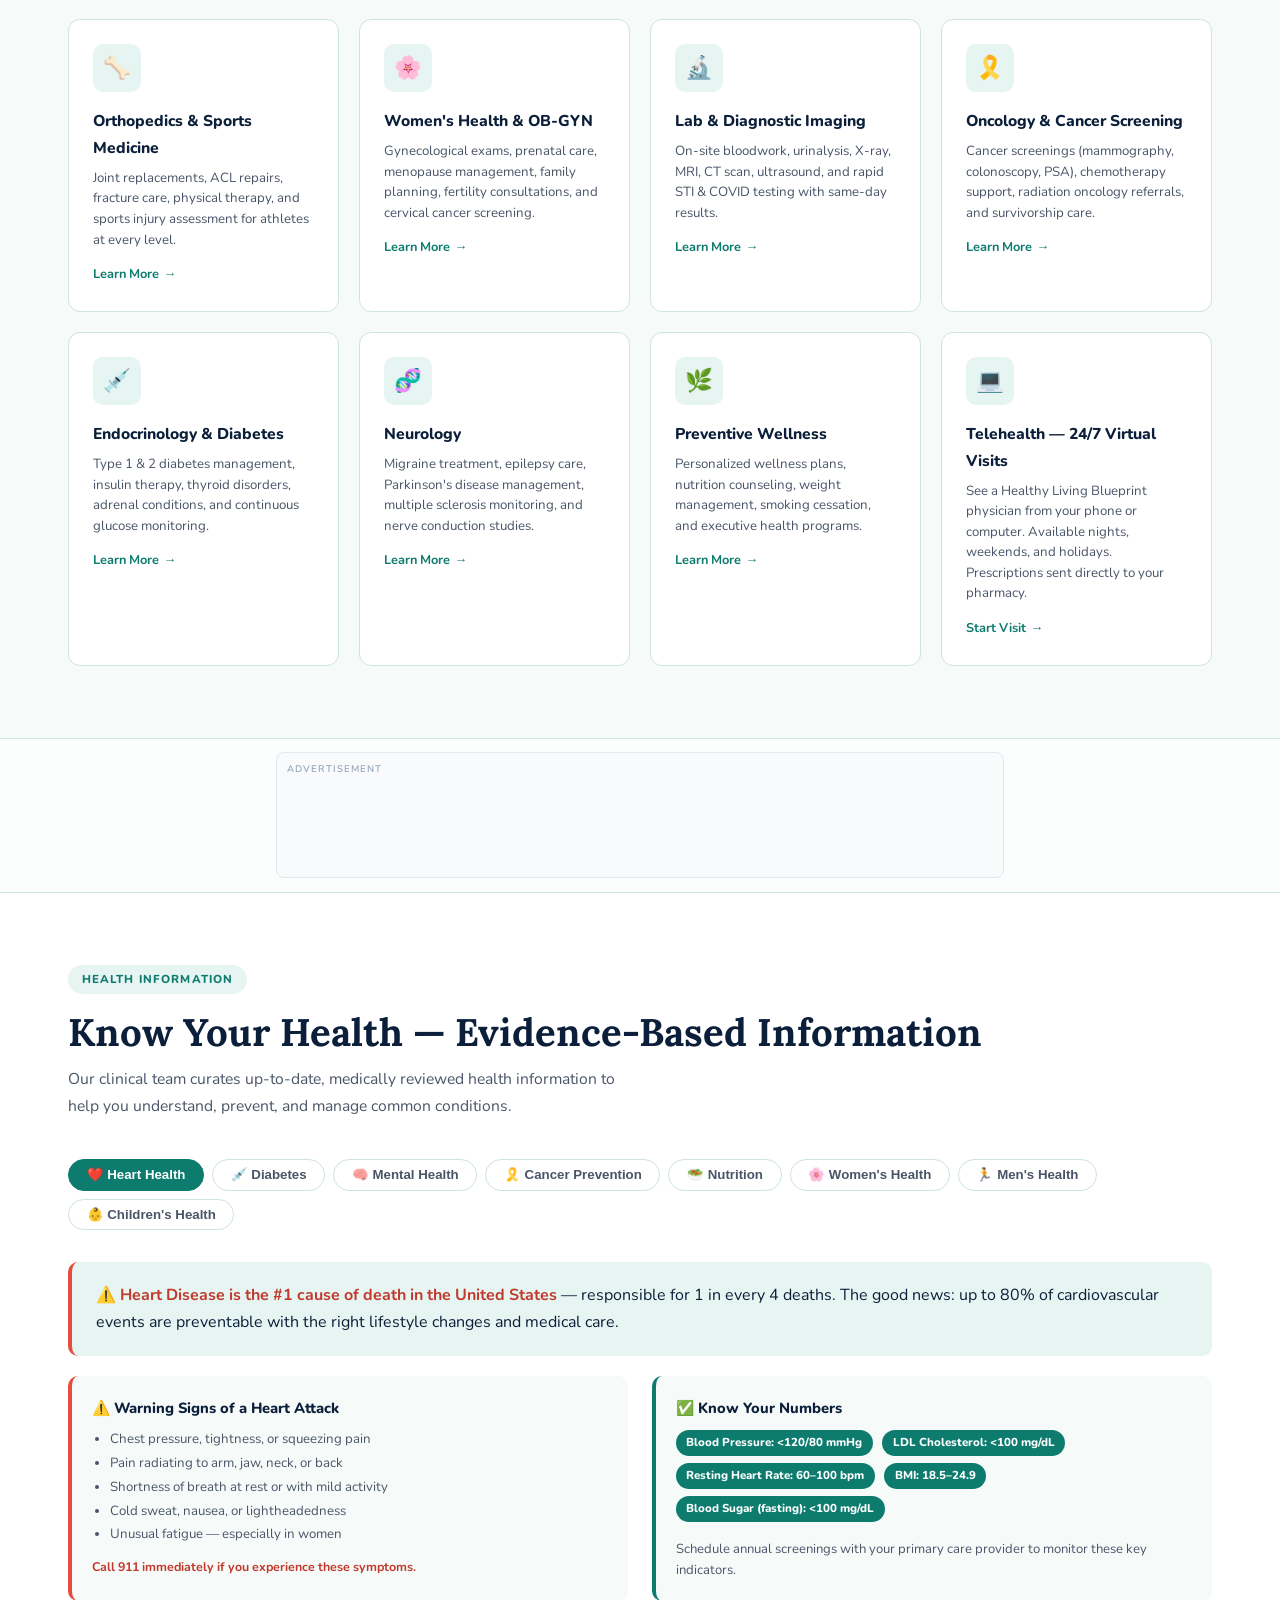
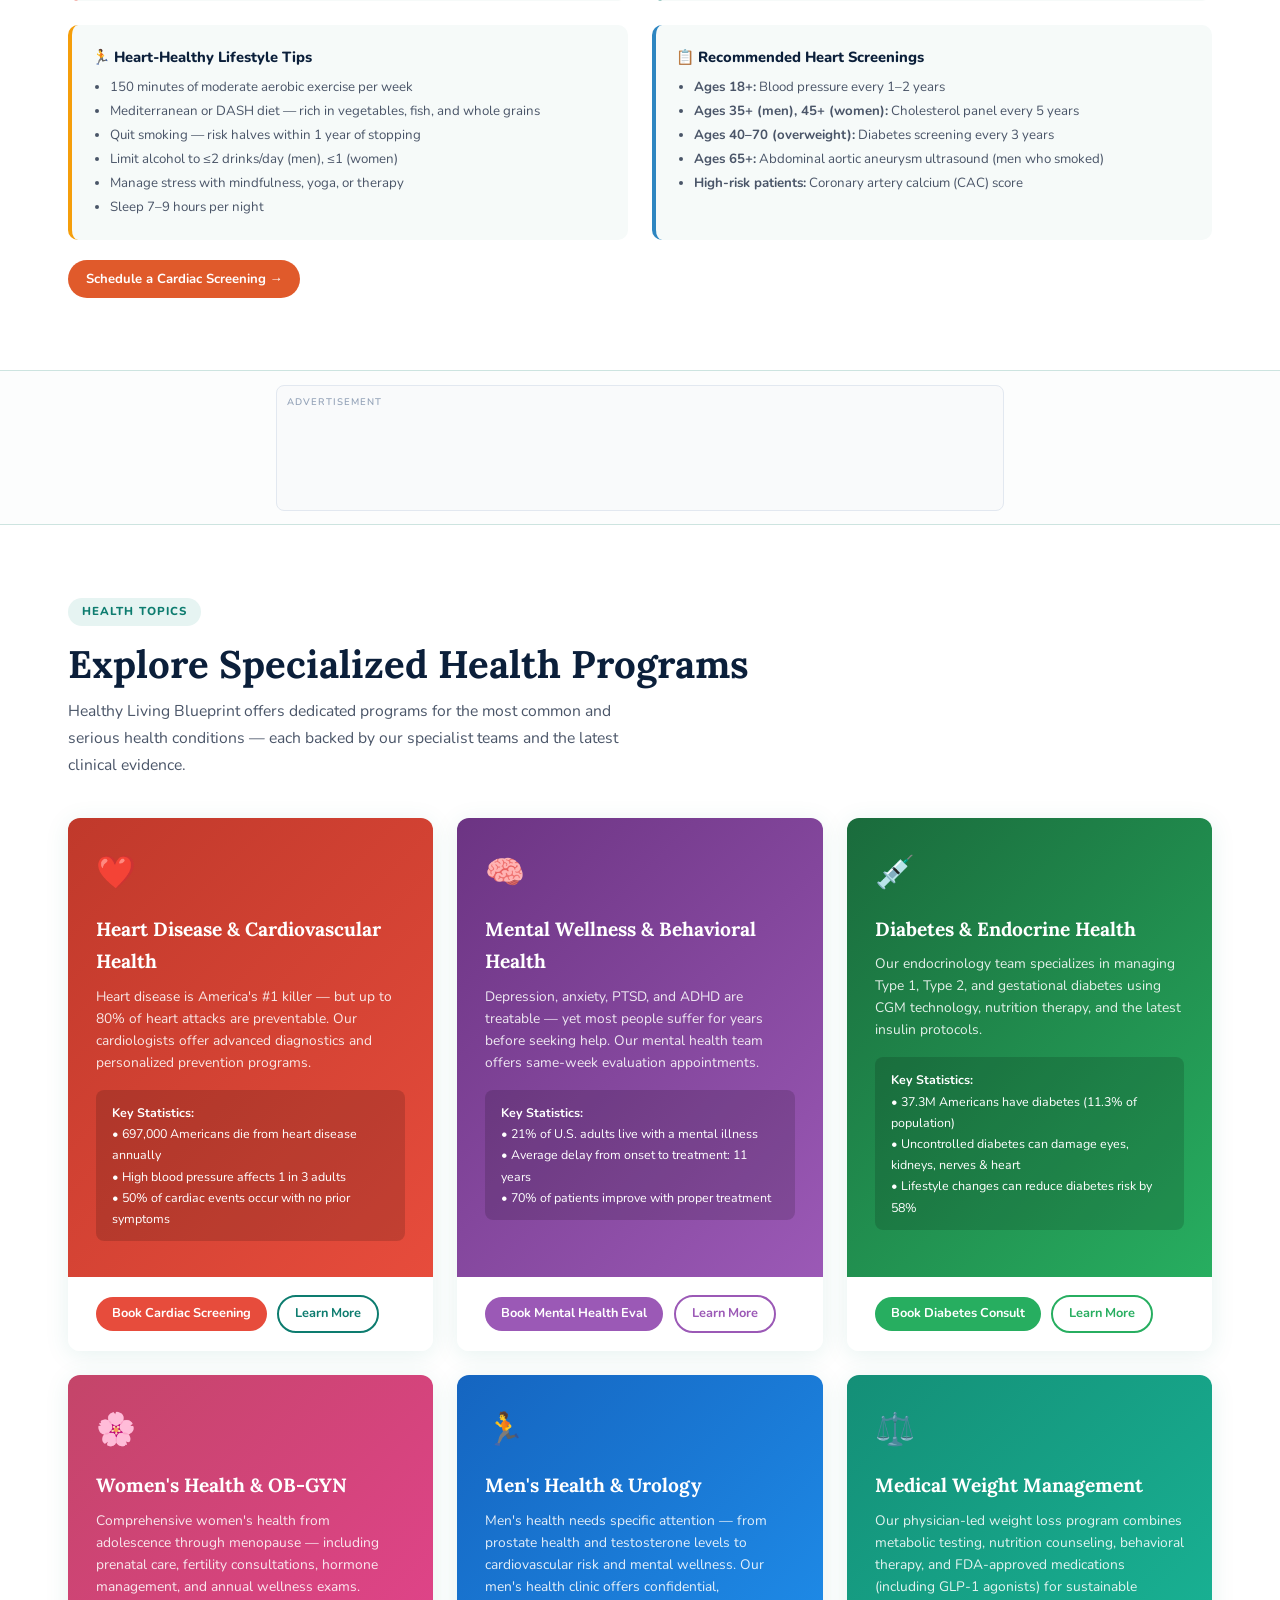
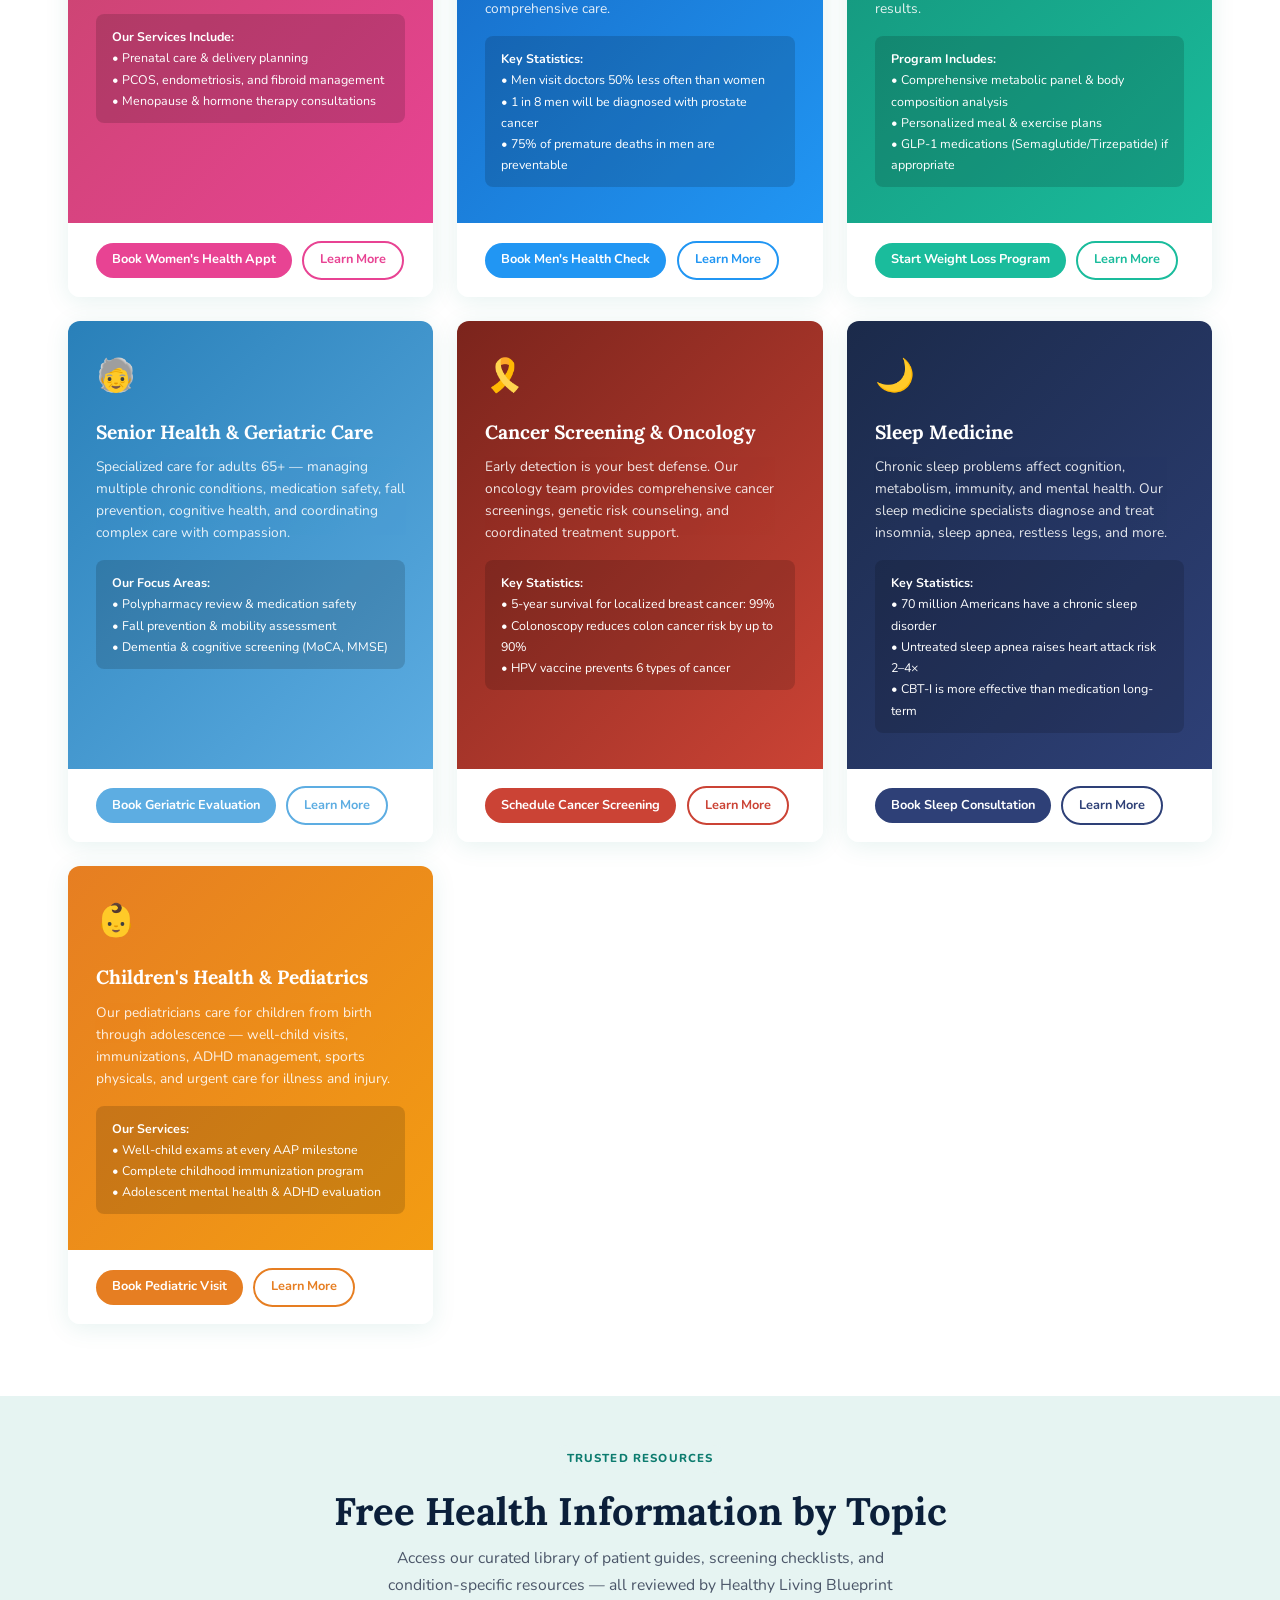
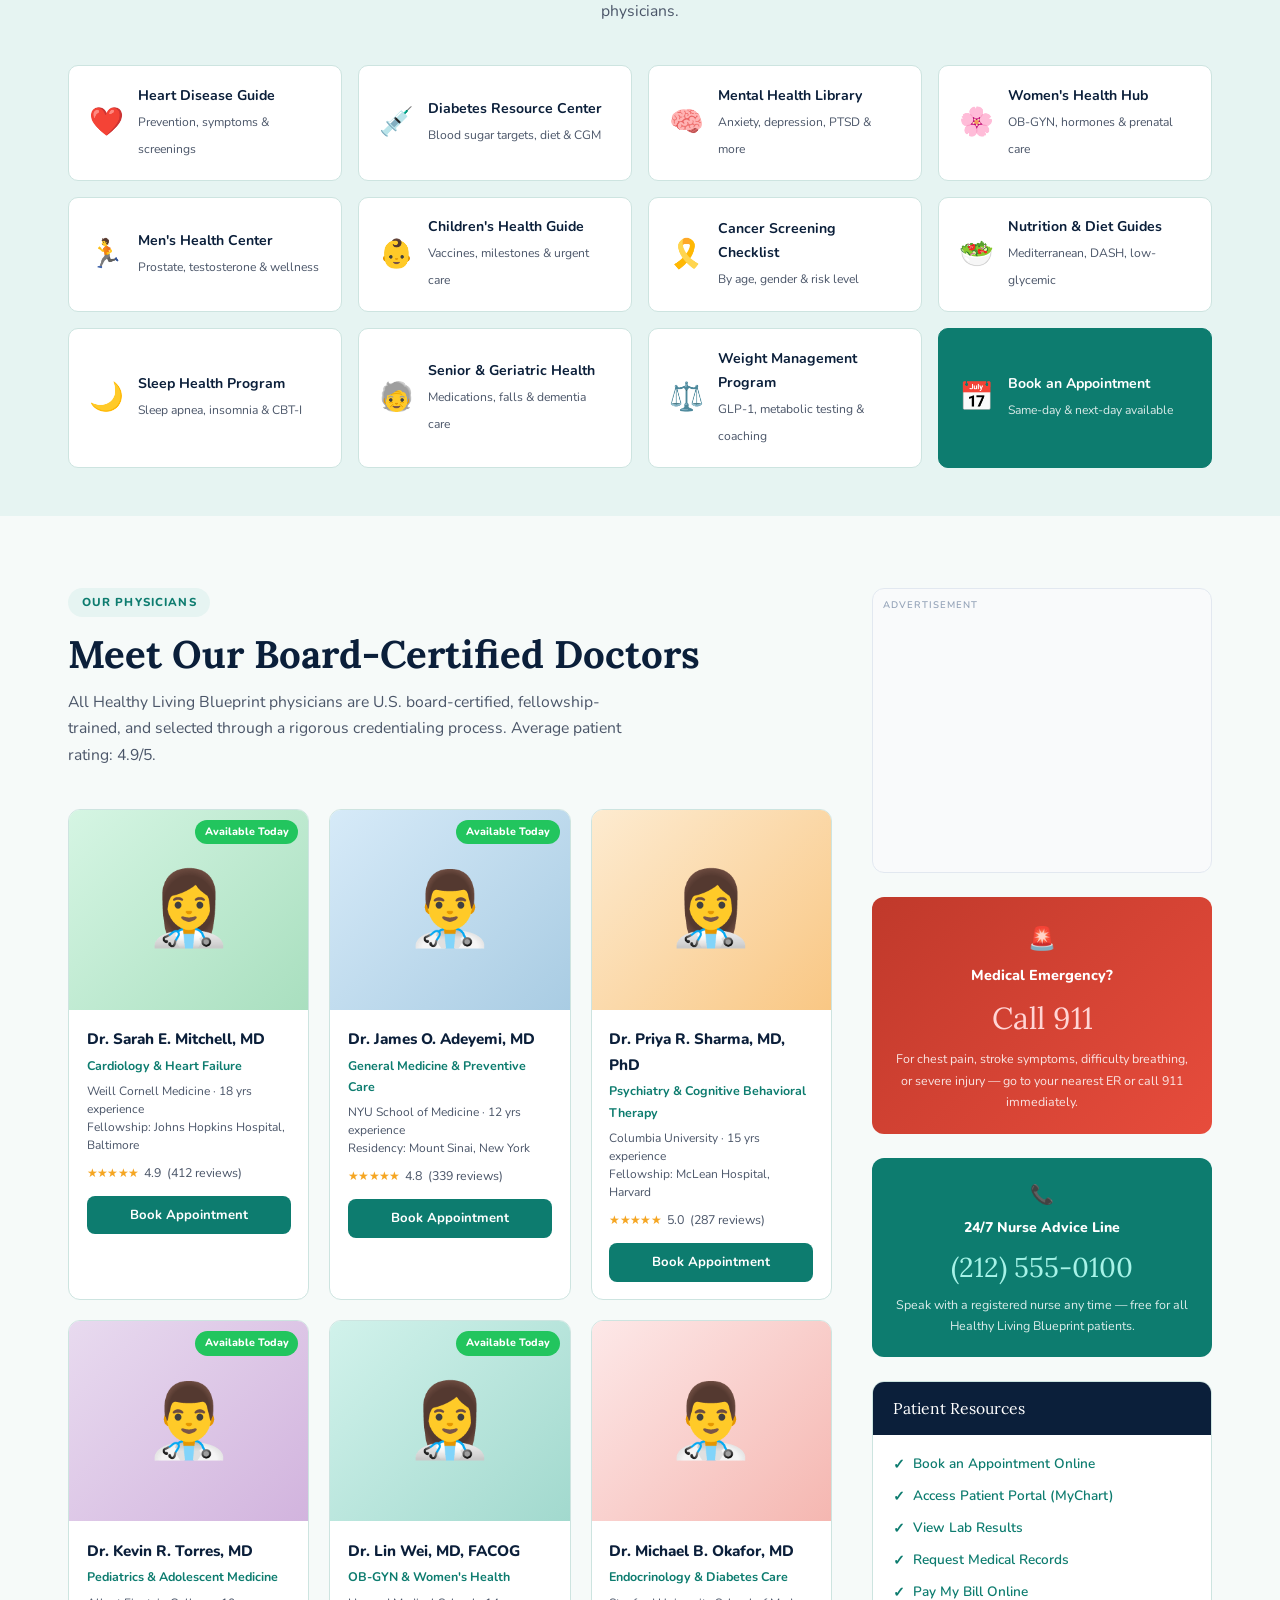
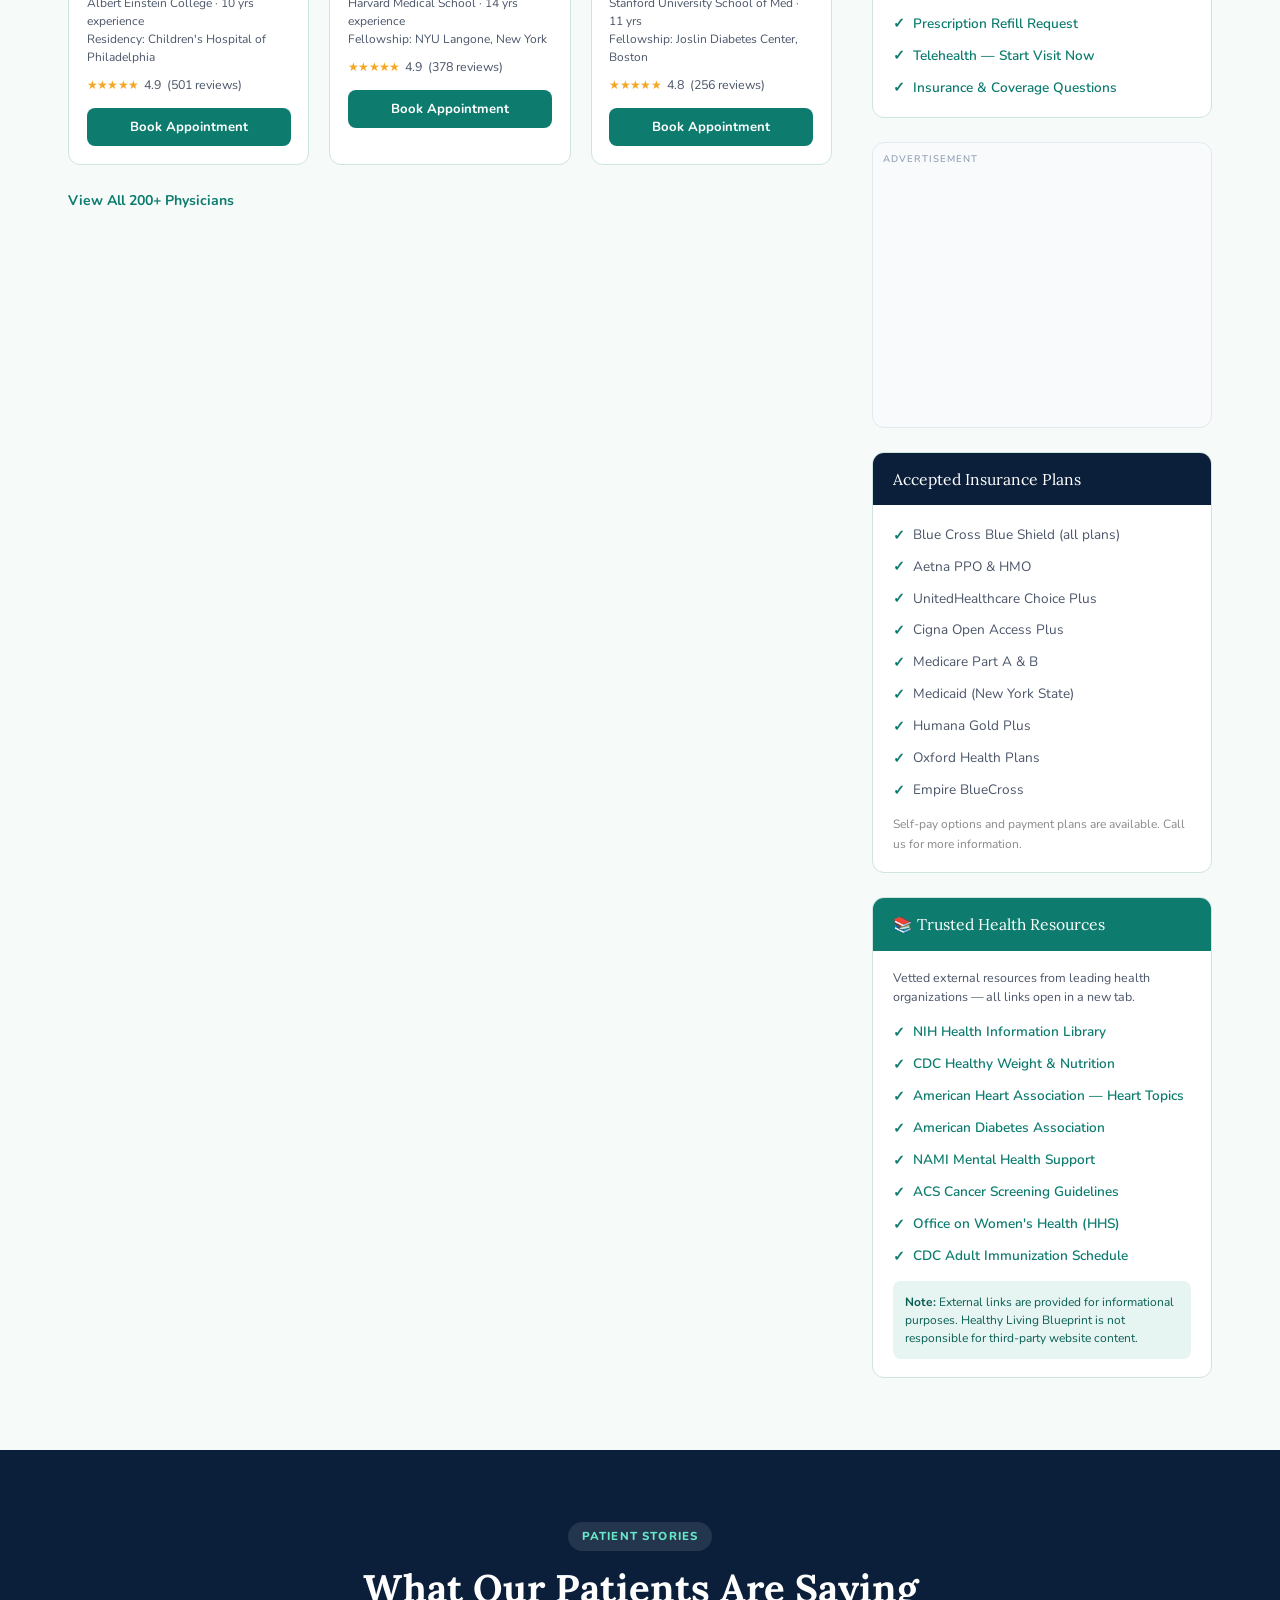
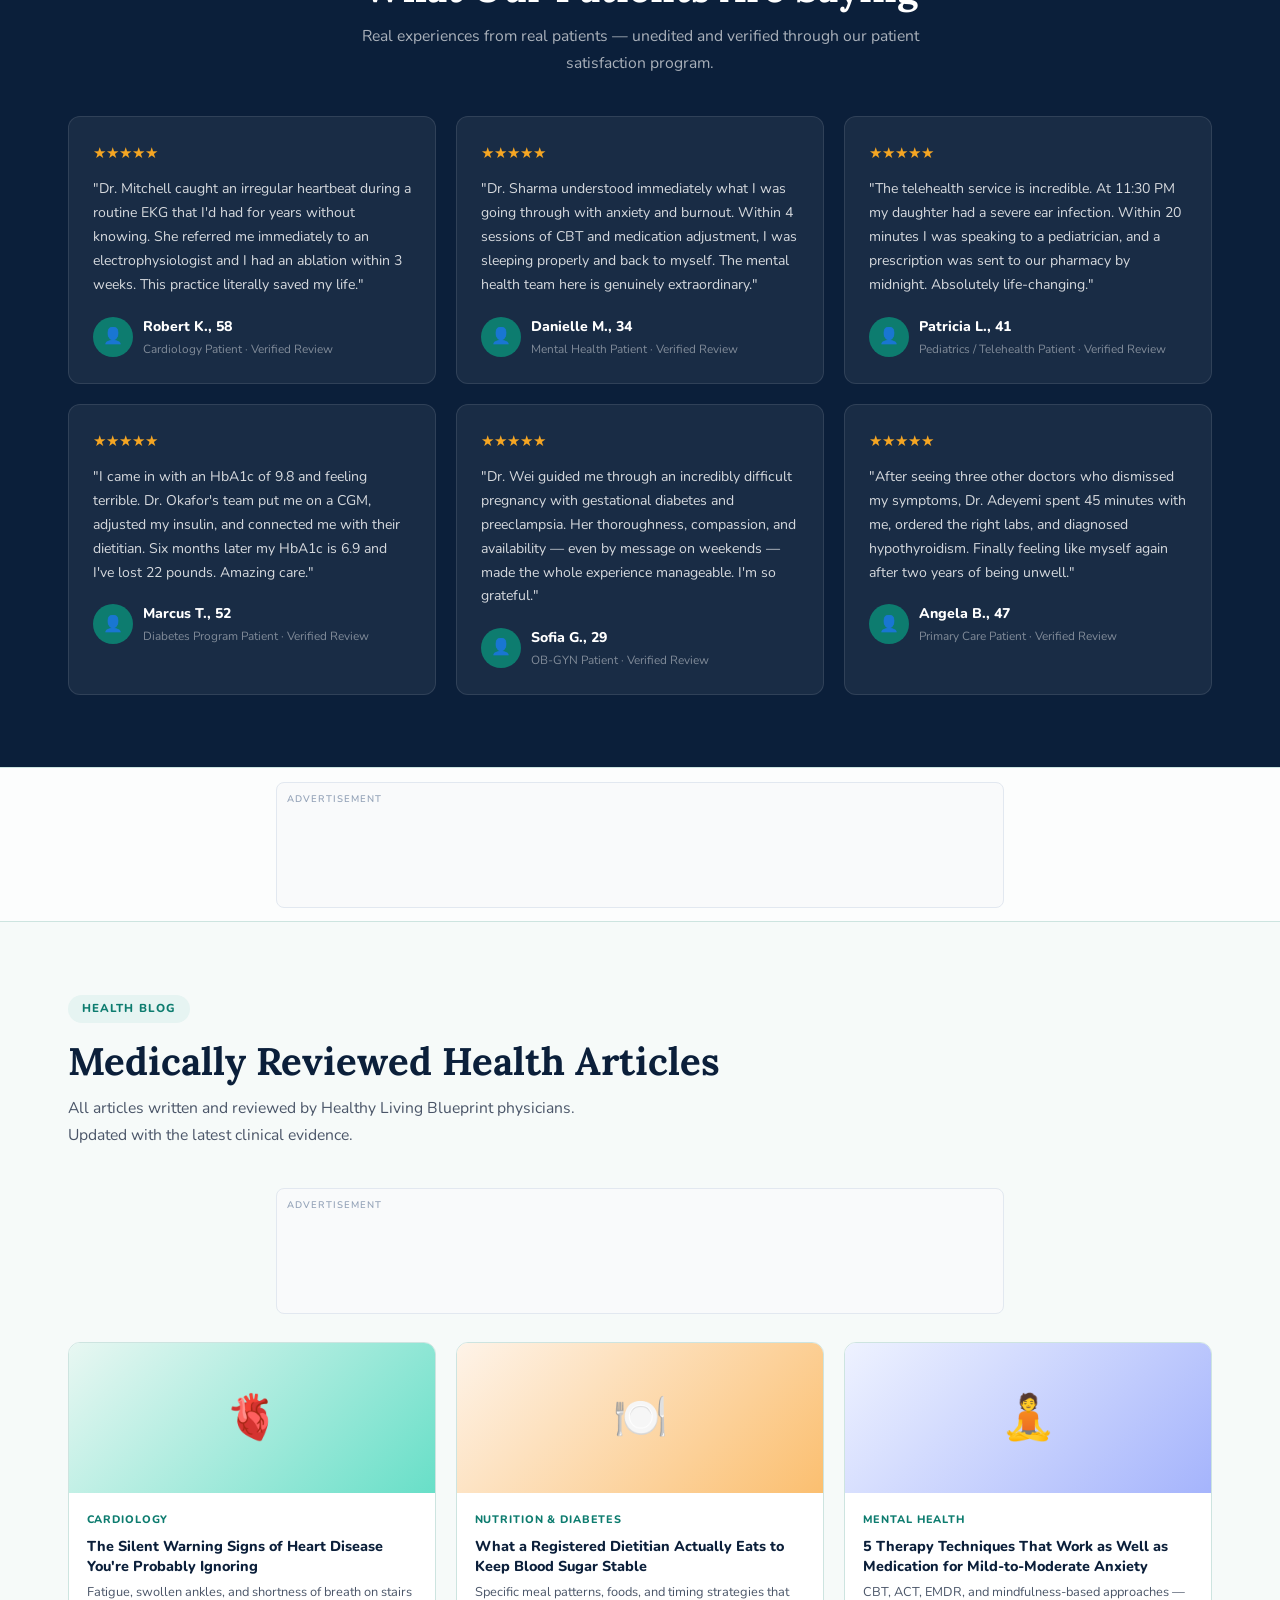
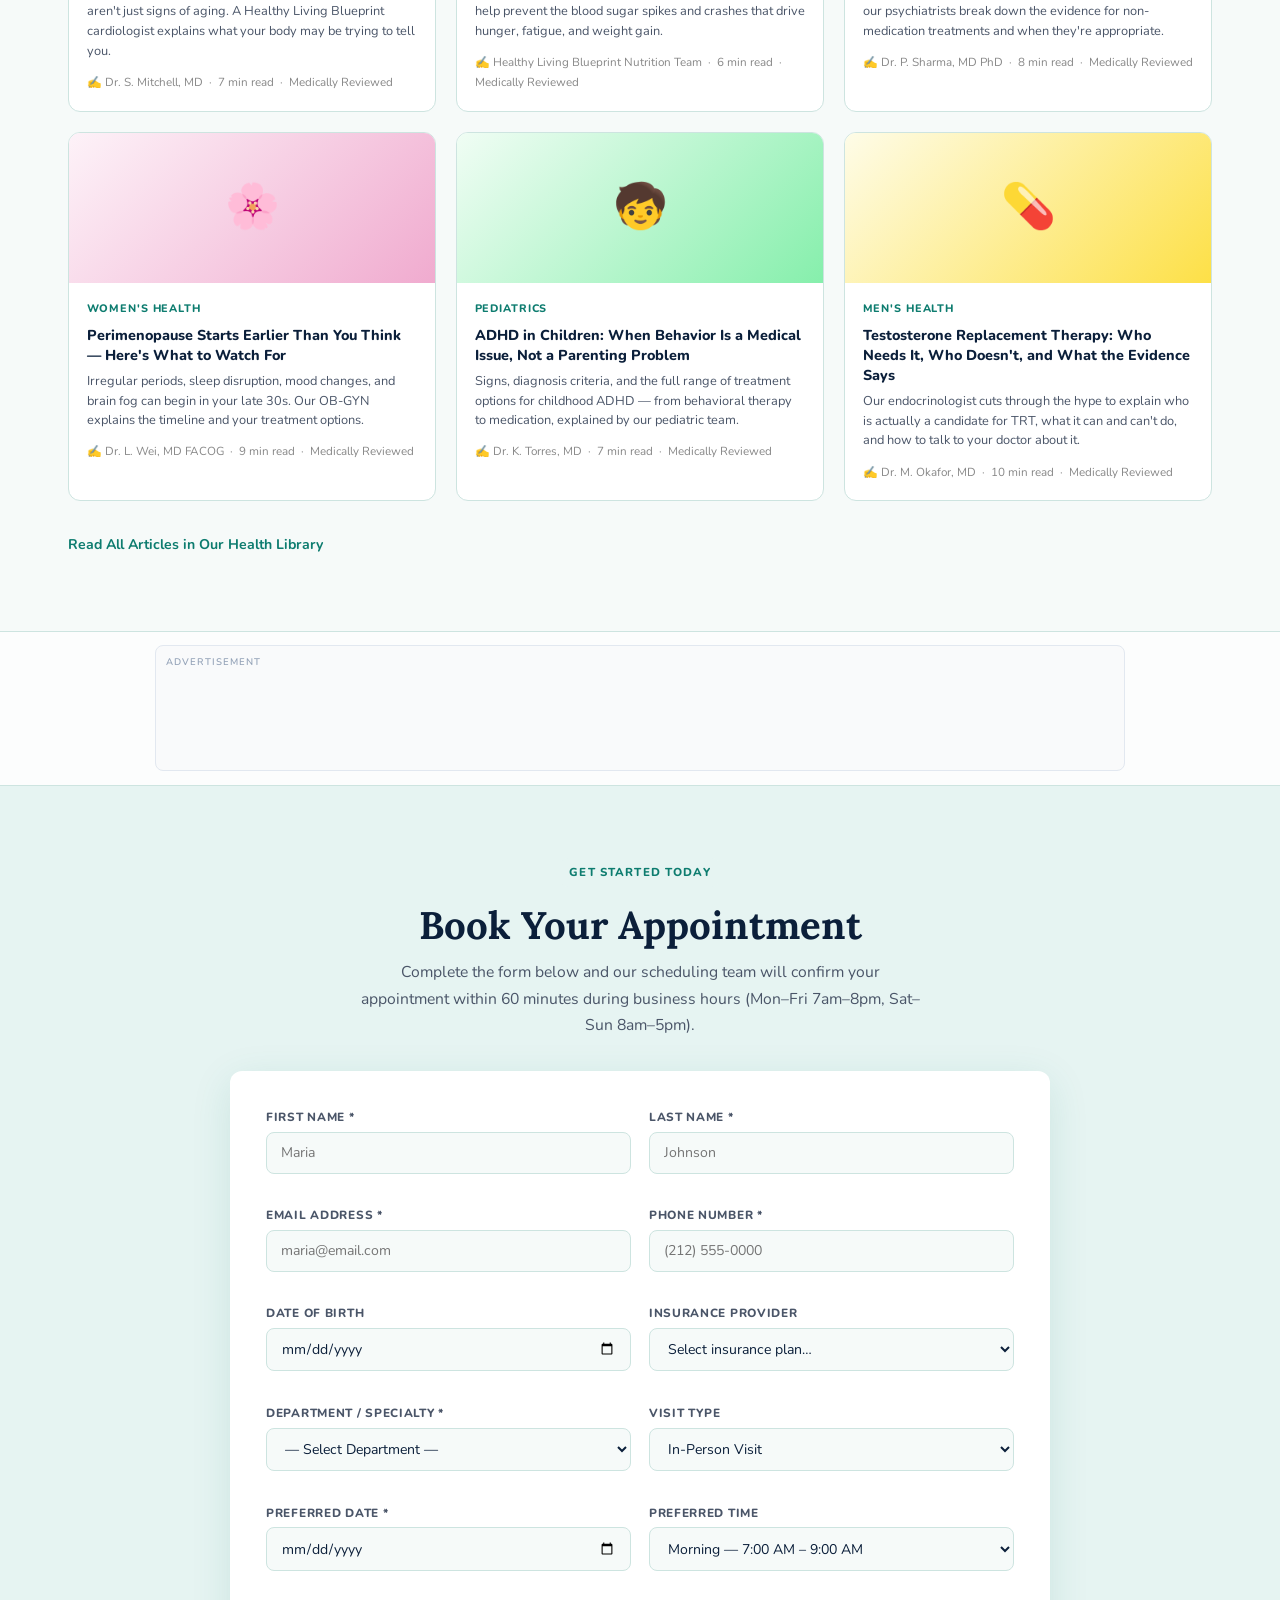
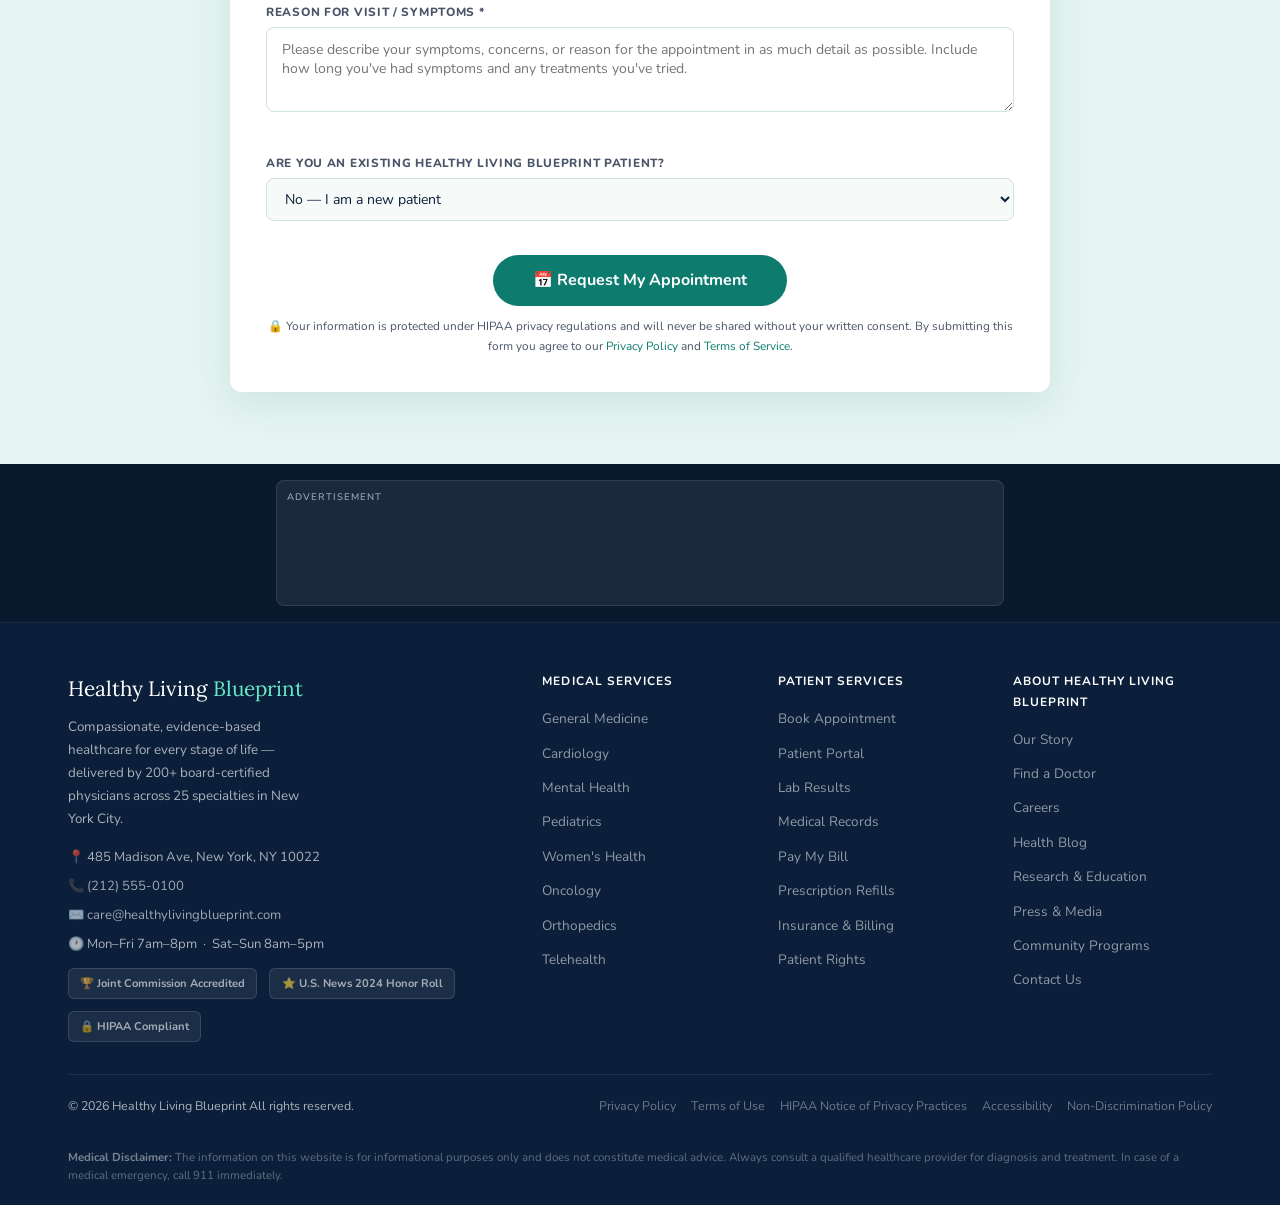
==== commit 7540217f: "Add files via upload" ====
--- a/index.html
+++ b/index.html
@@ -3,8 +3,8 @@
 <head>
 <meta charset="UTF-8"/>
 <meta name="viewport" content="width=device-width, initial-scale=1.0"/>
-<title>VitalCare Medical Center — Comprehensive Healthcare in New York</title>
-<meta name="description" content="VitalCare Medical Center provides expert, compassionate healthcare across 25+ specialties in New York City. Book same-day appointments online. Accepting most insurance plans."/>
+<title>Healthy Living Blueprint — Comprehensive Healthcare in New York</title>
+<meta name="description" content="Healthy Living Blueprint provides expert, compassionate healthcare across 25+ specialties in New York City. Book same-day appointments online. Accepting most insurance plans."/>
 <meta name="keywords" content="healthcare, medical center, doctor, appointment, cardiology, mental health, pediatrics, telehealth, New York, wellness"/>
 <link rel="preconnect" href="https://fonts.googleapis.com"/>
 <link rel="preconnect" href="https://fonts.gstatic.com" crossorigin/>
@@ -422,7 +422,7 @@
     <div class="nav-inner">
       <a href="#" class="logo">
         <div class="logo-mark">⚕</div>
-        <div class="logo-name">VitalCare<small>Medical Center</small></div>
+        <div class="logo-name">Healthy Living<small>Blueprint</small></div>
       </a>
       <ul class="nav-links">
         <li>
@@ -482,7 +482,7 @@
       <div>
         <span class="hero-pill">Accepting New Patients — Same-Day Appointments Available</span>
         <h1>Expert Care for Every<br><em>Stage of Your Life</em></h1>
-        <p class="hero-lead">VitalCare Medical Center brings together 200+ board-certified physicians across 25 specialties to deliver compassionate, evidence-based care in the heart of New York City — and virtually, anywhere you are.</p>
+        <p class="hero-lead">Healthy Living Blueprint brings together 200+ board-certified physicians across 25 specialties to deliver compassionate, evidence-based care in the heart of New York City — and virtually, anywhere you are.</p>
         <div class="hero-acts">
           <a href="#appointment" class="btn btn-amber">📅 Book an Appointment</a>
           <a href="#services" class="btn btn-outline-w">Explore Our Services</a>
@@ -566,7 +566,7 @@
       <div class="svc-card"><div class="svc-icon">💉</div><h3>Endocrinology & Diabetes</h3><p>Type 1 & 2 diabetes management, insulin therapy, thyroid disorders, adrenal conditions, and continuous glucose monitoring.</p><span class="svc-link">Learn More</span></div>
       <div class="svc-card"><div class="svc-icon">🧬</div><h3>Neurology</h3><p>Migraine treatment, epilepsy care, Parkinson's disease management, multiple sclerosis monitoring, and nerve conduction studies.</p><span class="svc-link">Learn More</span></div>
       <div class="svc-card"><div class="svc-icon">🌿</div><h3>Preventive Wellness</h3><p>Personalized wellness plans, nutrition counseling, weight management, smoking cessation, and executive health programs.</p><span class="svc-link">Learn More</span></div>
-      <div class="svc-card"><div class="svc-icon">💻</div><h3>Telehealth — 24/7 Virtual Visits</h3><p>See a VitalCare physician from your phone or computer. Available nights, weekends, and holidays. Prescriptions sent directly to your pharmacy.</p><span class="svc-link">Start Visit</span></div>
+      <div class="svc-card"><div class="svc-icon">💻</div><h3>Telehealth — 24/7 Virtual Visits</h3><p>See a Healthy Living Blueprint physician from your phone or computer. Available nights, weekends, and holidays. Prescriptions sent directly to your pharmacy.</p><span class="svc-link">Start Visit</span></div>
     </div>
   </div>
 </section>
@@ -765,7 +765,7 @@
     <div class="sec-hd">
       <span class="sec-badge">Health Topics</span>
       <h2 class="sec-title">Explore Specialized Health Programs</h2>
-      <p class="sec-sub">VitalCare offers dedicated programs for the most common and serious health conditions — each backed by our specialist teams and the latest clinical evidence.</p>
+      <p class="sec-sub">Healthy Living Blueprint offers dedicated programs for the most common and serious health conditions — each backed by our specialist teams and the latest clinical evidence.</p>
     </div>
     <div class="niche-grid">
 
@@ -919,7 +919,7 @@
     <div class="sec-hd center">
       <span class="sec-badge">Trusted Resources</span>
       <h2 class="sec-title">Free Health Information by Topic</h2>
-      <p class="sec-sub" style="margin:0 auto">Access our curated library of patient guides, screening checklists, and condition-specific resources — all reviewed by VitalCare physicians.</p>
+      <p class="sec-sub" style="margin:0 auto">Access our curated library of patient guides, screening checklists, and condition-specific resources — all reviewed by Healthy Living Blueprint physicians.</p>
     </div>
     <div style="display:grid;grid-template-columns:repeat(auto-fill,minmax(260px,1fr));gap:1rem;margin-top:2rem">
 
@@ -995,7 +995,7 @@
         <div class="sec-hd">
           <span class="sec-badge">Our Physicians</span>
           <h2 class="sec-title">Meet Our Board-Certified Doctors</h2>
-          <p class="sec-sub">All VitalCare physicians are U.S. board-certified, fellowship-trained, and selected through a rigorous credentialing process. Average patient rating: 4.9/5.</p>
+          <p class="sec-sub">All Healthy Living Blueprint physicians are U.S. board-certified, fellowship-trained, and selected through a rigorous credentialing process. Average patient rating: 4.9/5.</p>
         </div>
         <div class="docs-grid">
           <div class="doc-card">
@@ -1090,7 +1090,7 @@
             <div style="font-size:1.2rem">📞</div>
             <div style="font-weight:800;font-size:.88rem;margin-top:.25rem">24/7 Nurse Advice Line</div>
             <div class="hotline-num">(212) 555-0100</div>
-            <div style="font-size:.78rem;opacity:.85">Speak with a registered nurse any time — free for all VitalCare patients.</div>
+            <div style="font-size:.78rem;opacity:.85">Speak with a registered nurse any time — free for all Healthy Living Blueprint patients.</div>
           </div>
           <!-- QUICK LINKS -->
           <div class="widget">
@@ -1155,7 +1155,7 @@
                 <li><a href="https://www.cdc.gov/vaccines/schedules" target="_blank" rel="noopener">CDC Adult Immunization Schedule</a></li>
               </ul>
               <div style="background:var(--teal-pale);border-radius:8px;padding:.75rem;margin-top:.85rem;font-size:.75rem;color:var(--teal-dk);line-height:1.5">
-                <strong>Note:</strong> External links are provided for informational purposes. VitalCare is not responsible for third-party website content.
+                <strong>Note:</strong> External links are provided for informational purposes. Healthy Living Blueprint is not responsible for third-party website content.
               </div>
             </div>
           </div>
@@ -1233,7 +1233,7 @@
     <div class="sec-hd">
       <span class="sec-badge">Health Blog</span>
       <h2 class="sec-title">Medically Reviewed Health Articles</h2>
-      <p class="sec-sub">All articles written and reviewed by VitalCare physicians. Updated with the latest clinical evidence.</p>
+      <p class="sec-sub">All articles written and reviewed by Healthy Living Blueprint physicians. Updated with the latest clinical evidence.</p>
     </div>
     <!-- ═══════════════════════════════════════════════
          ADSENSE UNIT #6 — In-Content 3 (Before Blog)
@@ -1251,8 +1251,8 @@
       </div>
     </div>
     <div class="blog-grid">
-      <div class="bcard"><div class="bthumb bt1">🫀</div><div class="bbody"><div class="btag">Cardiology</div><h3>The Silent Warning Signs of Heart Disease You're Probably Ignoring</h3><p>Fatigue, swollen ankles, and shortness of breath on stairs aren't just signs of aging. A VitalCare cardiologist explains what your body may be trying to tell you.</p><div class="bmeta">✍️ Dr. S. Mitchell, MD &nbsp;·&nbsp; 7 min read &nbsp;·&nbsp; Medically Reviewed</div></div></div>
-      <div class="bcard"><div class="bthumb bt2">🍽️</div><div class="bbody"><div class="btag">Nutrition & Diabetes</div><h3>What a Registered Dietitian Actually Eats to Keep Blood Sugar Stable</h3><p>Specific meal patterns, foods, and timing strategies that help prevent the blood sugar spikes and crashes that drive hunger, fatigue, and weight gain.</p><div class="bmeta">✍️ VitalCare Nutrition Team &nbsp;·&nbsp; 6 min read &nbsp;·&nbsp; Medically Reviewed</div></div></div>
+      <div class="bcard"><div class="bthumb bt1">🫀</div><div class="bbody"><div class="btag">Cardiology</div><h3>The Silent Warning Signs of Heart Disease You're Probably Ignoring</h3><p>Fatigue, swollen ankles, and shortness of breath on stairs aren't just signs of aging. A Healthy Living Blueprint cardiologist explains what your body may be trying to tell you.</p><div class="bmeta">✍️ Dr. S. Mitchell, MD &nbsp;·&nbsp; 7 min read &nbsp;·&nbsp; Medically Reviewed</div></div></div>
+      <div class="bcard"><div class="bthumb bt2">🍽️</div><div class="bbody"><div class="btag">Nutrition & Diabetes</div><h3>What a Registered Dietitian Actually Eats to Keep Blood Sugar Stable</h3><p>Specific meal patterns, foods, and timing strategies that help prevent the blood sugar spikes and crashes that drive hunger, fatigue, and weight gain.</p><div class="bmeta">✍️ Healthy Living Blueprint Nutrition Team &nbsp;·&nbsp; 6 min read &nbsp;·&nbsp; Medically Reviewed</div></div></div>
       <div class="bcard"><div class="bthumb bt3">🧘</div><div class="bbody"><div class="btag">Mental Health</div><h3>5 Therapy Techniques That Work as Well as Medication for Mild-to-Moderate Anxiety</h3><p>CBT, ACT, EMDR, and mindfulness-based approaches — our psychiatrists break down the evidence for non-medication treatments and when they're appropriate.</p><div class="bmeta">✍️ Dr. P. Sharma, MD PhD &nbsp;·&nbsp; 8 min read &nbsp;·&nbsp; Medically Reviewed</div></div></div>
       <div class="bcard"><div class="bthumb bt4">🌸</div><div class="bbody"><div class="btag">Women's Health</div><h3>Perimenopause Starts Earlier Than You Think — Here's What to Watch For</h3><p>Irregular periods, sleep disruption, mood changes, and brain fog can begin in your late 30s. Our OB-GYN explains the timeline and your treatment options.</p><div class="bmeta">✍️ Dr. L. Wei, MD FACOG &nbsp;·&nbsp; 9 min read &nbsp;·&nbsp; Medically Reviewed</div></div></div>
       <div class="bcard"><div class="bthumb bt5">🧒</div><div class="bbody"><div class="btag">Pediatrics</div><h3>ADHD in Children: When Behavior Is a Medical Issue, Not a Parenting Problem</h3><p>Signs, diagnosis criteria, and the full range of treatment options for childhood ADHD — from behavioral therapy to medication, explained by our pediatric team.</p><div class="bmeta">✍️ Dr. K. Torres, MD &nbsp;·&nbsp; 7 min read &nbsp;·&nbsp; Medically Reviewed</div></div></div>
@@ -1347,10 +1347,10 @@
           <div class="fgrp full"><label>Reason for Visit / Symptoms *</label>
             <textarea placeholder="Please describe your symptoms, concerns, or reason for the appointment in as much detail as possible. Include how long you've had symptoms and any treatments you've tried." id="af-reason"></textarea>
           </div>
-          <div class="fgrp full"><label>Are you an existing VitalCare patient?</label>
+          <div class="fgrp full"><label>Are you an existing Healthy Living Blueprint patient?</label>
             <select id="af-existing">
               <option>No — I am a new patient</option>
-              <option>Yes — I have visited VitalCare before</option>
+              <option>Yes — I have visited Healthy Living Blueprint before</option>
               <option>I have visited another provider in the network</option>
             </select>
           </div>
@@ -1384,12 +1384,12 @@
   <div class="container">
     <div class="footer-main">
       <div>
-        <div class="fbrand">Vital<span>Care</span> Medical Center</div>
+        <div class="fbrand">Healthy Living <span>Blueprint</span></div>
         <p>Compassionate, evidence-based healthcare for every stage of life — delivered by 200+ board-certified physicians across 25 specialties in New York City.</p>
         <div class="fcontact">
           <span>📍 485 Madison Ave, New York, NY 10022</span>
           <a href="tel:+12125550100">📞 (212) 555-0100</a>
-          <a href="mailto:care@vitalcaremedical.com">✉️ care@vitalcaremedical.com</a>
+          <a href="mailto:care@healthylivingblueprint.com">✉️ care@healthylivingblueprint.com</a>
           <span>🕐 Mon–Fri 7am–8pm &nbsp;·&nbsp; Sat–Sun 8am–5pm</span>
         </div>
         <div class="accred">
@@ -1425,7 +1425,7 @@
         </ul>
       </div>
       <div class="fcol">
-        <h4>About VitalCare</h4>
+        <h4>About Healthy Living Blueprint</h4>
         <ul>
           <li><a href="#">Our Story</a></li>
           <li><a href="#doctors">Find a Doctor</a></li>
@@ -1439,7 +1439,7 @@
       </div>
     </div>
     <div class="footer-bottom">
-      <span>© 2026 VitalCare Medical Center, P.C. All rights reserved.</span>
+      <span>© 2026 Healthy Living Blueprint All rights reserved.</span>
       <span>
         <a href="#">Privacy Policy</a>
         <a href="#">Terms of Use</a>
@@ -1471,7 +1471,7 @@
   const s=document.getElementById('qs').value;
   const d=document.getElementById('qd').value;
   if(!n||!p||!e||!s||!d){alert('Please fill in all required fields.');return;}
-  alert('✅ Thank you, '+n+'!\n\nYour appointment request for '+s+' on '+d+' has been received.\nWe\'ll send a confirmation to '+e+' within 60 minutes.\n\n— VitalCare Medical Center\n📞 (212) 555-0100');
+  alert('✅ Thank you, '+n+'!\n\nYour appointment request for '+s+' on '+d+' has been received.\nWe\'ll send a confirmation to '+e+' within 60 minutes.\n\n— Healthy Living Blueprint\n📞 (212) 555-0100');
 }
 
 function submitAppt(){
@@ -1483,7 +1483,7 @@
   const reason=document.getElementById('af-reason').value.trim();
   if(!fn||!em||!ph||!dept||!date||!reason){alert('Please complete all required fields (marked with *) before submitting.');return;}
   if(window._vcLoadRewardedAd){window._vcLoadRewardedAd();}
-  alert('✅ Appointment Request Received!\n\nThank you, '+fn+'. Your request for a '+dept+' appointment on '+date+' has been submitted.\n\nWhat happens next:\n• You\'ll receive a confirmation email at '+em+'\n• Our scheduling team will call '+ph+' to confirm within 60 minutes\n• Please bring your insurance card and a photo ID\n\nQuestions? Call us at (212) 555-0100.\n\n— VitalCare Medical Center');
+  alert('✅ Appointment Request Received!\n\nThank you, '+fn+'. Your request for a '+dept+' appointment on '+date+' has been submitted.\n\nWhat happens next:\n• You\'ll receive a confirmation email at '+em+'\n• Our scheduling team will call '+ph+' to confirm within 60 minutes\n• Please bring your insurance card and a photo ID\n\nQuestions? Call us at (212) 555-0100.\n\n— Healthy Living Blueprint');
 }
 
 /* date min = today */
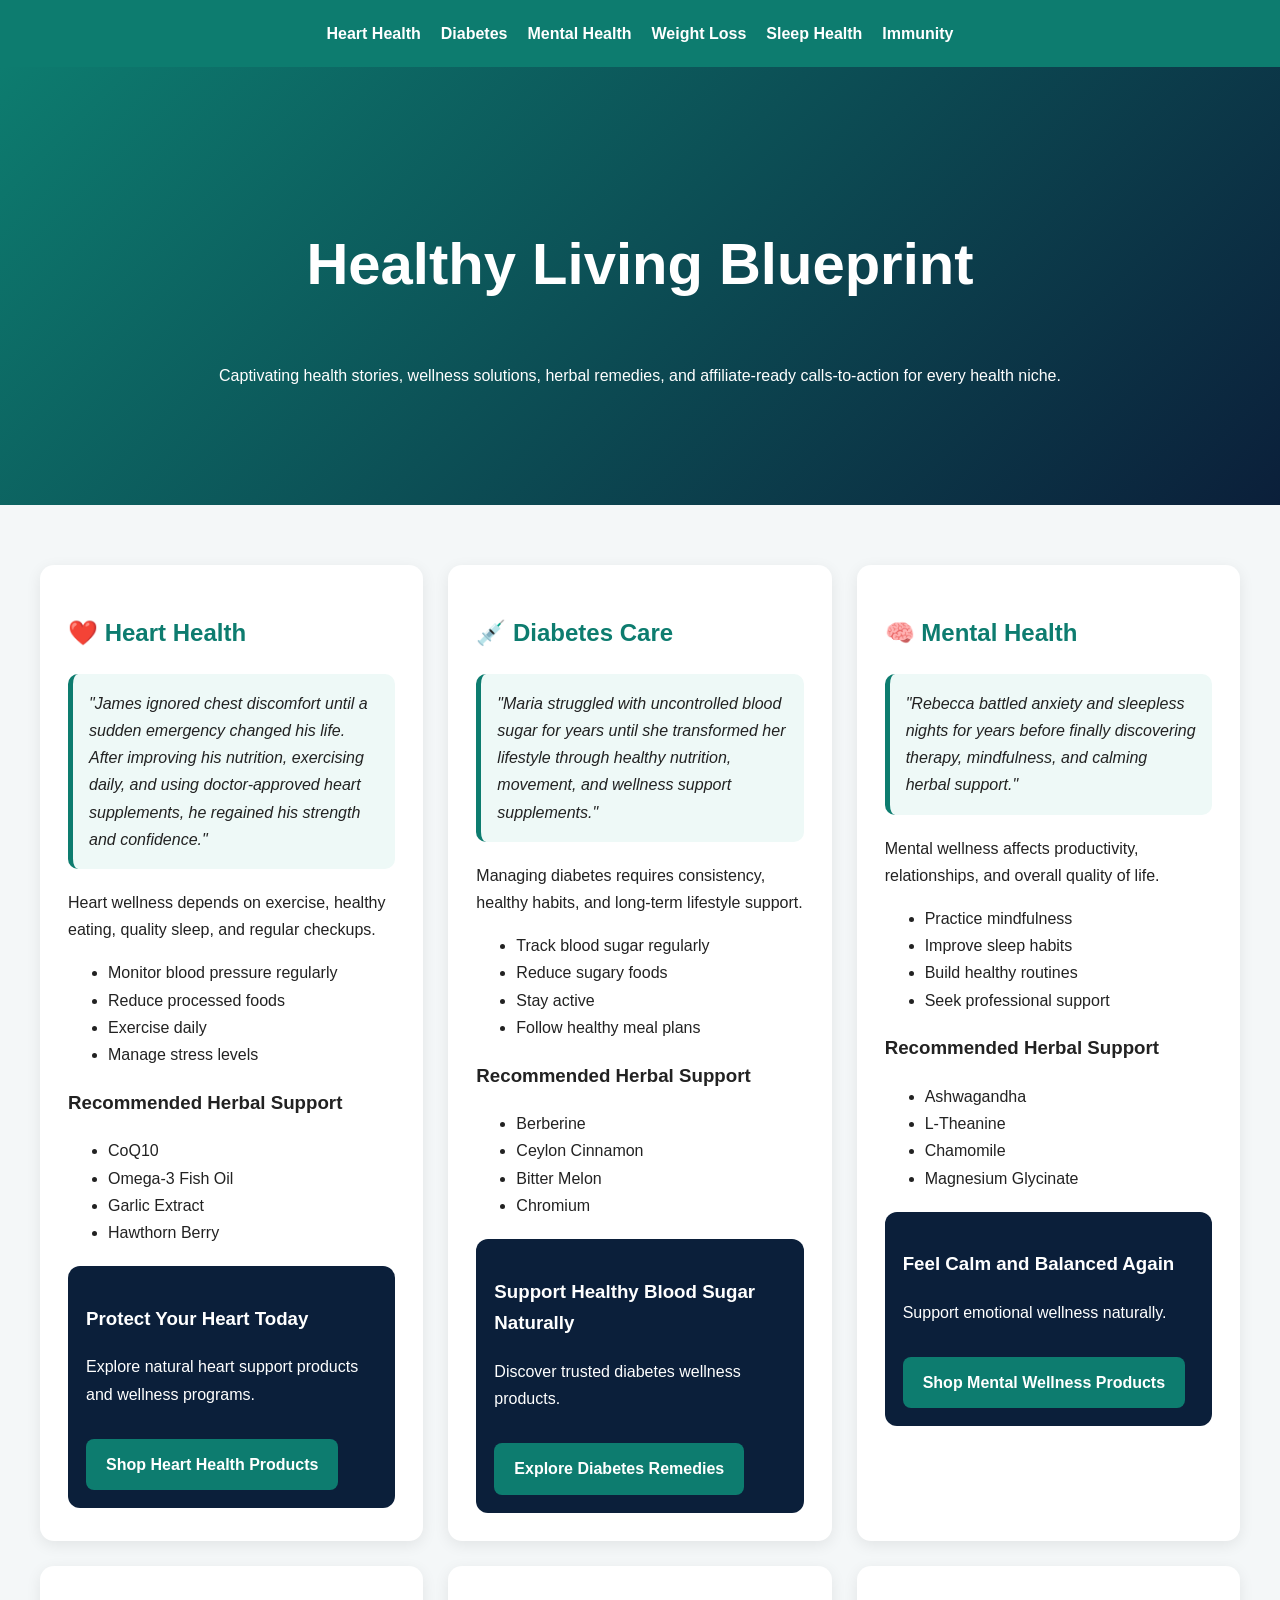
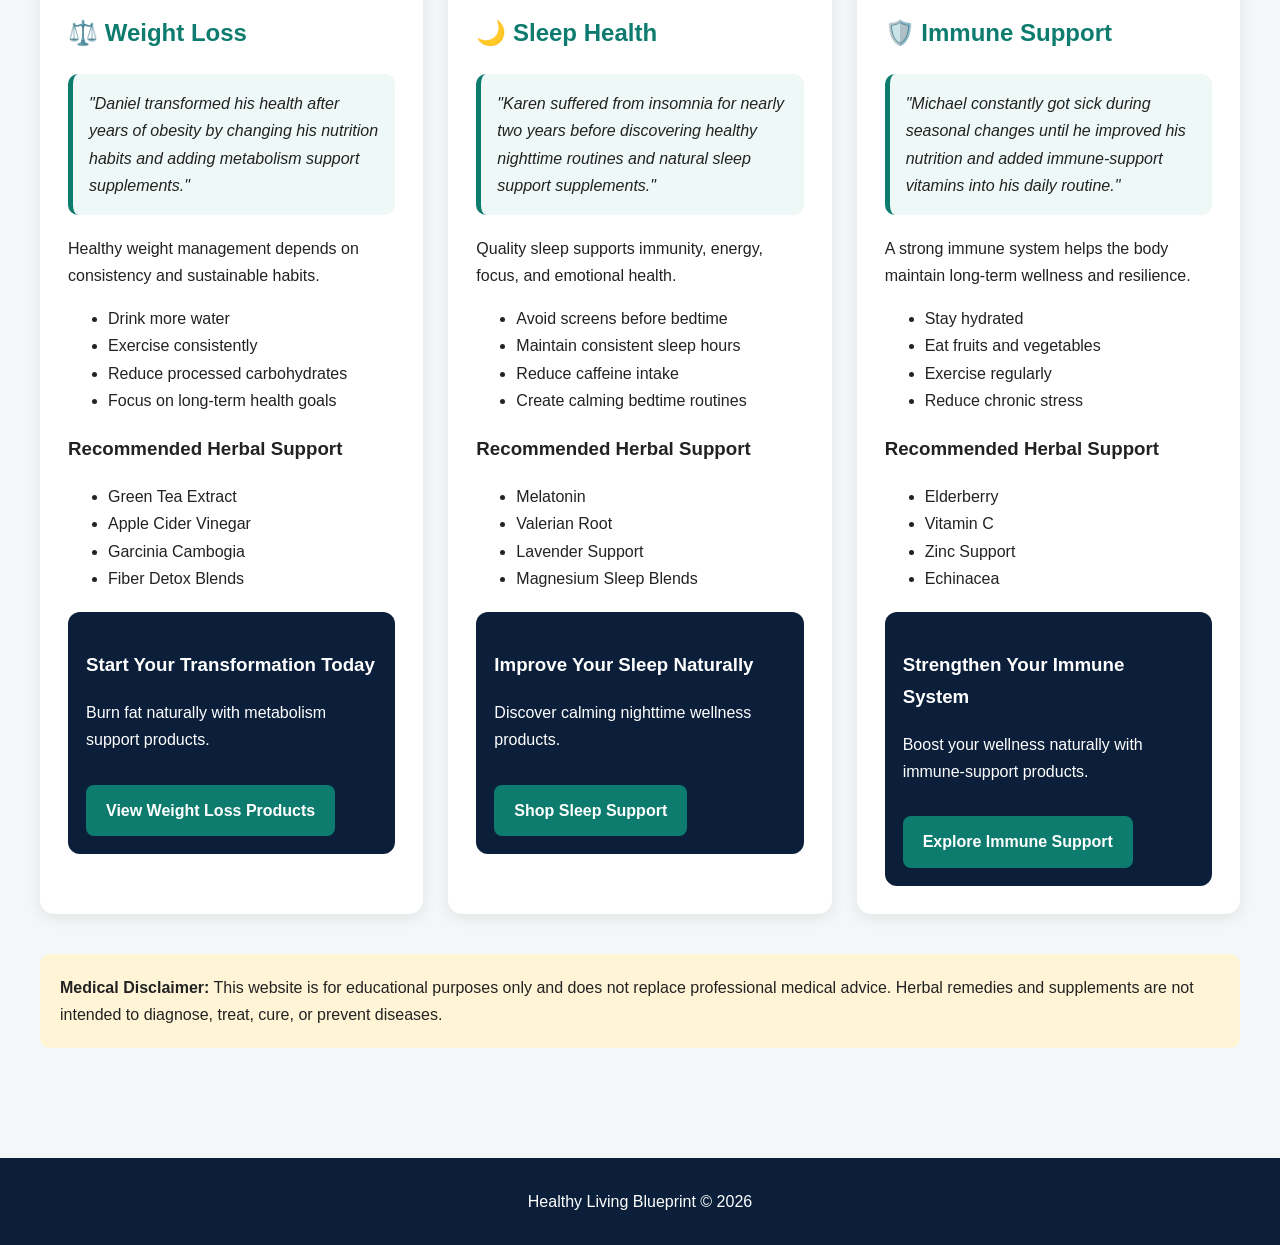
==== commit 55a04ca9: "Add files via upload" ====
--- a/index.html
+++ b/index.html
@@ -1,1573 +1,240 @@
 <!DOCTYPE html>
 <html lang="en">
 <head>
-<meta charset="UTF-8"/>
-<meta name="viewport" content="width=device-width, initial-scale=1.0"/>
-<title>Healthy Living Blueprint — Comprehensive Healthcare in New York</title>
-<meta name="description" content="Healthy Living Blueprint provides expert, compassionate healthcare across 25+ specialties in New York City. Book same-day appointments online. Accepting most insurance plans."/>
-<meta name="keywords" content="healthcare, medical center, doctor, appointment, cardiology, mental health, pediatrics, telehealth, New York, wellness"/>
-<link rel="preconnect" href="https://fonts.googleapis.com"/>
-<link rel="preconnect" href="https://fonts.gstatic.com" crossorigin/>
-<link href="https://fonts.googleapis.com/css2?family=Lora:ital,wght@0,400;0,600;0,700;1,400;1,600&family=Nunito:wght@300;400;500;600;700;800&display=swap" rel="stylesheet"/>
-
-<!-- ═══════════════════════════════════════════════════════
-     GOOGLE ADSENSE — Publisher: pub-8176918589359902
-     Auto Ads + Manual Placements
-     ═══════════════════════════════════════════════════════ -->
-<script async src="https://pagead2.googlesyndication.com/pagead/js/adsbygoogle.js?client=ca-pub-8176918589359902"
-     crossorigin="anonymous"></script>
+<meta charset="UTF-8">
+<meta name="viewport" content="width=device-width, initial-scale=1.0">
+<title>Healthy Living Blueprint</title>
 <style>
-:root{
-  --teal:#0d7c6f;--teal-dk:#095e54;--teal-lt:#12a091;--teal-pale:#e6f4f2;
-  --coral:#e05a2b;--amber:#f5a623;--sky:#2e86c1;
-  --navy:#0b1f3a;--slate:#4a5568;--mist:#f6faf9;--white:#fff;
-  --border:#cde4e0;--shadow:0 4px 24px rgba(13,124,111,.10);
-  --radius:12px;--font-h:'Lora',Georgia,serif;--font-b:'Nunito',sans-serif;
-}
-*,*::before,*::after{box-sizing:border-box;margin:0;padding:0}
-html{scroll-behavior:smooth;font-size:16px}
-body{font-family:var(--font-b);background:var(--mist);color:var(--navy);line-height:1.7}
-a{text-decoration:none;color:inherit}
-img{max-width:100%;display:block}
-.container{max-width:1200px;margin:0 auto;padding:0 1.75rem}
-
-/* ══════════════════════════════════════
-   ADSENSE AD UNIT WRAPPERS
-   pub-8176918589359902
-   ══════════════════════════════════════ */
-
-/* Shared wrapper — adds label + border */
-.adsense-wrap{
-  display:flex;flex-direction:column;align-items:center;
-  background:#f9fafb;border:1px solid #e2e8f0;border-radius:8px;
-  padding:.5rem .5rem .35rem;gap:.25rem;width:100%
-}
-.adsense-wrap::before{
-  content:'Advertisement';
-  font-family:var(--font-b);font-size:.6rem;letter-spacing:.1em;
-  text-transform:uppercase;color:#94a3b8;font-weight:600;
-  align-self:flex-start;padding-left:2px
-}
-
-/* Leaderboard (728×90) — collapses to fluid on mobile */
-.adsense-leaderboard{max-width:728px;width:100%}
-.adsense-leaderboard ins{width:100%;height:90px}
-
-/* Full-width (970×90) Billboard */
-.adsense-billboard{max-width:970px;width:100%}
-.adsense-billboard ins{width:100%;height:90px}
-
-/* Rectangle (300×250) */
-.adsense-mrec ins{width:300px;height:250px;display:block}
-
-/* In-feed / Fluid — full width */
-.adsense-infeed ins{width:100%;display:block}
-
-/* Section-level ad row */
-.adsense-section{
-  background:rgba(255,255,255,.65);
-  border-top:1px solid var(--border);border-bottom:1px solid var(--border);
-  padding:.85rem 0;display:flex;justify-content:center
-}
-
-/* Responsive helpers */
-@media(max-width:728px){
-  .adsense-leaderboard ins,.adsense-billboard ins{height:50px}
-  .adsense-mrec ins{width:100%;max-width:320px;height:auto;min-height:50px}
-}
-
-
-/* ── TOPBAR ── */
-.topbar{background:var(--navy);color:rgba(255,255,255,.75);font-size:.78rem;padding:.45rem 0}
-.topbar .container{display:flex;justify-content:space-between;align-items:center;flex-wrap:wrap;gap:.5rem}
-.topbar-l,.topbar-r{display:flex;gap:1.25rem;align-items:center}
-.topbar a{color:rgba(255,255,255,.7);transition:color .2s}
-.topbar a:hover{color:var(--amber)}
-.t-emergency{color:var(--amber)!important;font-weight:800}
-.topbar-sep{color:rgba(255,255,255,.2)}
-
-/* ── HEADER AD ── */
-.header-ad{background:#fff;border-bottom:1px solid var(--border);padding:.5rem 0;display:flex;justify-content:center}
-.header-ad .container{display:flex;justify-content:center}
-
-/* ── NAV ── */
-nav{background:#fff;border-bottom:1px solid var(--border);position:sticky;top:0;z-index:300;box-shadow:0 2px 12px rgba(13,124,111,.08)}
-.nav-inner{display:flex;align-items:center;height:70px;gap:1rem}
-.logo{display:flex;align-items:center;gap:.55rem;flex-shrink:0}
-.logo-mark{width:40px;height:40px;background:var(--teal);border-radius:10px;display:flex;align-items:center;justify-content:center;color:#fff;font-size:1.3rem}
-.logo-name{font-family:var(--font-h);font-size:1.28rem;color:var(--navy);line-height:1.1}
-.logo-name small{display:block;font-family:var(--font-b);font-size:.65rem;font-weight:600;letter-spacing:.07em;color:var(--teal);text-transform:uppercase}
-.nav-links{display:flex;list-style:none;gap:.1rem;margin-left:auto}
-.nav-links>li{position:relative}
-.nav-links>li>a{display:flex;align-items:center;gap:.25rem;padding:.45rem .85rem;border-radius:8px;font-size:.88rem;font-weight:600;color:var(--slate);transition:all .2s;white-space:nowrap}
-.nav-links>li>a:hover,.nav-links>li>a.active{background:var(--teal-pale);color:var(--teal)}
-.nav-links>li>a .arr{font-size:.6rem;margin-top:1px}
-/* dropdown */
-.dropdown{position:absolute;top:calc(100% + 8px);left:0;background:#fff;border:1px solid var(--border);border-radius:10px;box-shadow:0 8px 32px rgba(13,124,111,.15);min-width:220px;padding:.5rem;opacity:0;pointer-events:none;transform:translateY(-6px);transition:all .2s;z-index:400}
-.nav-links>li:hover .dropdown{opacity:1;pointer-events:all;transform:none}
-.dropdown a{display:block;padding:.5rem .85rem;border-radius:7px;font-size:.84rem;font-weight:600;color:var(--slate);transition:all .15s}
-.dropdown a:hover{background:var(--teal-pale);color:var(--teal)}
-.dropdown a span{display:block;font-size:.73rem;font-weight:400;color:#888;margin-top:.05rem}
-.nav-cta{background:var(--teal);color:#fff!important;border-radius:50px!important;padding:.5rem 1.2rem!important;transition:background .2s,transform .15s!important}
-.nav-cta:hover{background:var(--teal-lt)!important;transform:translateY(-1px)}
-.hamburger{display:none;flex-direction:column;gap:5px;cursor:pointer;padding:.5rem;margin-left:auto;flex-shrink:0}
-.hamburger span{display:block;width:22px;height:2px;background:var(--navy);border-radius:2px;transition:all .3s}
-
-/* ── MOBILE MENU ── */
-.mob-menu{display:none;position:fixed;inset:0;background:#fff;z-index:600;flex-direction:column;padding:1.5rem 1.75rem;overflow-y:auto}
-.mob-menu.open{display:flex}
-.mob-close{align-self:flex-end;background:none;border:none;font-size:2rem;color:var(--navy);cursor:pointer;line-height:1}
-.mob-menu ul{list-style:none;margin-top:1.5rem;display:flex;flex-direction:column;gap:.25rem}
-.mob-menu ul a{display:block;padding:.65rem .5rem;font-size:1.05rem;font-weight:700;color:var(--navy);border-bottom:1px solid var(--border)}
-.mob-menu .mob-cta{margin-top:1.5rem;display:inline-block;background:var(--teal);color:#fff;padding:.85rem 2rem;border-radius:50px;font-weight:800;font-size:1rem}
-
-/* ── HERO ── */
-.hero{background:linear-gradient(130deg,#052b1a 0%,#0a4a3a 45%,#0d7c6f 100%);color:#fff;padding:4.5rem 0 0;position:relative;overflow:hidden}
-.hero::after{content:'';position:absolute;bottom:0;left:0;right:0;height:80px;background:var(--mist);clip-path:ellipse(55% 100% at 50% 100%)}
-.hero-grid{display:grid;grid-template-columns:1fr 420px;gap:3rem;align-items:center;padding-bottom:4rem}
-.hero-pill{display:inline-flex;align-items:center;gap:.5rem;background:rgba(255,255,255,.1);border:1px solid rgba(255,255,255,.2);color:rgba(255,255,255,.9);font-size:.75rem;font-weight:700;letter-spacing:.07em;text-transform:uppercase;padding:.35rem 1rem;border-radius:50px;margin-bottom:1.25rem}
-.hero-pill::before{content:'●';color:#4ade80;font-size:.55rem}
-.hero h1{font-family:var(--font-h);font-size:clamp(2rem,4.2vw,3.3rem);line-height:1.2;margin-bottom:1.1rem}
-.hero h1 em{color:#67e8c8;font-style:italic}
-.hero-lead{font-size:1.03rem;color:rgba(255,255,255,.78);max-width:500px;margin-bottom:1.75rem}
-.hero-acts{display:flex;gap:.85rem;flex-wrap:wrap;margin-bottom:2.5rem}
-.btn{display:inline-flex;align-items:center;gap:.45rem;padding:.75rem 1.6rem;border-radius:50px;font-weight:700;font-size:.9rem;cursor:pointer;border:none;transition:all .2s;font-family:var(--font-b)}
-.btn:hover{transform:translateY(-2px);box-shadow:0 8px 20px rgba(0,0,0,.2)}
-.btn-amber{background:var(--amber);color:var(--navy)}
-.btn-amber:hover{background:#f9b94a}
-.btn-outline-w{background:rgba(255,255,255,.1);color:#fff;border:1.5px solid rgba(255,255,255,.35)}
-.btn-outline-w:hover{background:rgba(255,255,255,.2)}
-.btn-teal{background:var(--teal);color:#fff}
-.btn-teal:hover{background:var(--teal-lt)}
-.btn-teal-o{background:transparent;color:var(--teal);border:2px solid var(--teal)}
-.btn-teal-o:hover{background:var(--teal-pale)}
-.btn-coral{background:var(--coral);color:#fff}
-.btn-coral:hover{background:#c74d22}
-.btn-sky{background:var(--sky);color:#fff}
-.btn-sky:hover{background:#2471a3}
-.btn-sm{padding:.5rem 1.1rem;font-size:.82rem}
-/* hero trust */
-.hero-trust{display:flex;gap:2rem;padding-top:1.75rem;border-top:1px solid rgba(255,255,255,.12)}
-.ht-item{display:flex;align-items:center;gap:.5rem;font-size:.82rem;color:rgba(255,255,255,.7)}
-.ht-num{font-family:var(--font-h);font-size:1.4rem;color:#67e8c8;line-height:1}
-/* quick appt card */
-.q-card{background:#fff;border-radius:16px;box-shadow:0 20px 60px rgba(0,0,0,.25);padding:1.75rem;color:var(--navy)}
-.q-card h3{font-family:var(--font-h);font-size:1.1rem;margin-bottom:1.1rem;display:flex;align-items:center;gap:.5rem}
-.fgrp{margin-bottom:.85rem}
-.fgrp label{display:block;font-size:.74rem;font-weight:800;letter-spacing:.06em;text-transform:uppercase;color:var(--slate);margin-bottom:.3rem}
-.fgrp input,.fgrp select{width:100%;padding:.65rem .9rem;border:1.5px solid var(--border);border-radius:8px;font-size:.88rem;font-family:var(--font-b);color:var(--navy);background:var(--mist);outline:none;transition:border-color .2s}
-.fgrp input:focus,.fgrp select:focus{border-color:var(--teal);background:#fff}
-.frow{display:grid;grid-template-columns:1fr 1fr;gap:.65rem}
-.q-card .btn{width:100%;justify-content:center;border-radius:8px;margin-top:.4rem}
-.q-note{font-size:.72rem;color:var(--slate);text-align:center;margin-top:.6rem}
-
-/* ── TRUST STRIP ── */
-.trust-strip{background:#fff;border-bottom:1px solid var(--border);padding:1rem 0}
-.trust-items{display:flex;justify-content:space-between;align-items:center;flex-wrap:wrap;gap:1rem}
-.ti-item{display:flex;align-items:center;gap:.55rem;font-size:.84rem;font-weight:600;color:var(--slate)}
-.ti-icon{font-size:1.15rem}
-.ti-item strong{color:var(--navy)}
-
-/* ── SECTION HELPERS ── */
-.section{padding:4.5rem 0}
-.sec-badge{display:inline-block;background:var(--teal-pale);color:var(--teal);font-size:.72rem;font-weight:800;letter-spacing:.1em;text-transform:uppercase;padding:.28rem .85rem;border-radius:50px;margin-bottom:.85rem}
-.sec-title{font-family:var(--font-h);font-size:clamp(1.7rem,3vw,2.4rem);color:var(--navy);line-height:1.25;margin-bottom:.65rem}
-.sec-sub{color:var(--slate);font-size:.98rem;max-width:560px}
-.sec-hd{margin-bottom:2.5rem}
-.sec-hd.center{text-align:center}
-.sec-hd.center .sec-sub{margin:0 auto}
-.sec-more{display:inline-flex;align-items:center;gap:.35rem;color:var(--teal);font-weight:700;font-size:.88rem;margin-top:1.5rem;border-bottom:2px solid transparent;transition:border-color .2s}
-.sec-more:hover{border-color:var(--teal)}
-
-/* ── AD SECTION ── */
-.ad-section{background:rgba(255,255,255,.6);border-top:1px solid var(--border);border-bottom:1px solid var(--border);padding:.85rem 0;display:flex;justify-content:center}
-
-/* ── SERVICES ── */
-.services-grid{display:grid;grid-template-columns:repeat(auto-fill,minmax(250px,1fr));gap:1.25rem}
-.svc-card{background:#fff;border:1px solid var(--border);border-radius:var(--radius);padding:1.5rem;transition:all .25s;cursor:pointer;position:relative;overflow:hidden}
-.svc-card::before{content:'';position:absolute;top:0;left:0;right:0;height:3px;background:var(--teal);transform:scaleX(0);transform-origin:left;transition:transform .25s}
-.svc-card:hover::before{transform:scaleX(1)}
-.svc-card:hover{box-shadow:var(--shadow);transform:translateY(-3px);border-color:var(--teal)}
-.svc-icon{width:48px;height:48px;background:var(--teal-pale);border-radius:10px;display:flex;align-items:center;justify-content:center;font-size:1.4rem;margin-bottom:1rem}
-.svc-card h3{font-size:.98rem;font-weight:800;margin-bottom:.4rem}
-.svc-card p{font-size:.83rem;color:var(--slate);line-height:1.55}
-.svc-link{display:inline-flex;align-items:center;gap:.3rem;color:var(--teal);font-size:.8rem;font-weight:700;margin-top:.85rem;transition:gap .2s}
-.svc-link:hover{gap:.55rem}
-.svc-link::after{content:'→'}
-
-/* ── NICHE CTA CARDS ── */
-.niche-grid{display:grid;grid-template-columns:repeat(auto-fill,minmax(300px,1fr));gap:1.5rem}
-.niche-card{border-radius:var(--radius);overflow:hidden;display:flex;flex-direction:column;box-shadow:var(--shadow)}
-.niche-top{padding:1.75rem 1.75rem 1.25rem;color:#fff;flex:1}
-.niche-top h3{font-family:var(--font-h);font-size:1.2rem;margin-bottom:.5rem}
-.niche-top .niche-icon{font-size:2rem;margin-bottom:.75rem}
-.niche-top p{font-size:.86rem;opacity:.88;line-height:1.6;margin-bottom:1rem}
-.niche-facts{background:rgba(0,0,0,.15);border-radius:8px;padding:.75rem 1rem;font-size:.78rem;margin-bottom:1rem;line-height:1.7}
-.niche-facts strong{opacity:1}
-.niche-bottom{background:#fff;padding:1.1rem 1.75rem;display:flex;gap:.65rem;flex-wrap:wrap;align-items:center;border-top:none}
-.niche-bottom a{font-size:.8rem;font-weight:700;padding:.4rem 1rem;border-radius:50px}
-/* niche color themes */
-.nc-heart{background:linear-gradient(135deg,#c0392b,#e74c3c)}
-.nc-mind{background:linear-gradient(135deg,#6c3483,#9b59b6)}
-.nc-diabetes{background:linear-gradient(135deg,#1a6b3c,#27ae60)}
-.nc-women{background:linear-gradient(135deg,#c44569,#e84393)}
-.nc-men{background:linear-gradient(135deg,#1565c0,#2196f3)}
-.nc-kids{background:linear-gradient(135deg,#e67e22,#f39c12)}
-.nc-seniors{background:linear-gradient(135deg,#2980b9,#5dade2)}
-.nc-cancer{background:linear-gradient(135deg,#7b241c,#cb4335)}
-.nc-weight{background:linear-gradient(135deg,#148f77,#1abc9c)}
-.nc-sleep{background:linear-gradient(135deg,#1b2a4a,#2e4077)}
-
-/* ── HEALTH INFO STRIPS ── */
-.hinfo-block{background:#fff;border-radius:var(--radius);border:1px solid var(--border);padding:1.75rem;margin-bottom:1.25rem}
-.hinfo-block h3{font-family:var(--font-h);font-size:1.15rem;margin-bottom:.75rem;display:flex;align-items:center;gap:.5rem}
-.hinfo-grid{display:grid;grid-template-columns:repeat(auto-fill,minmax(200px,1fr));gap:.75rem;margin-top:1rem}
-.hinfo-item{background:var(--teal-pale);border-radius:8px;padding:.85rem 1rem}
-.hinfo-item strong{display:block;font-size:.82rem;font-weight:800;color:var(--teal-dk);margin-bottom:.2rem}
-.hinfo-item span{font-size:.8rem;color:var(--slate)}
-.stat-pill{display:inline-block;background:var(--teal);color:#fff;font-size:.72rem;font-weight:800;padding:.2rem .65rem;border-radius:50px;margin-right:.35rem;margin-bottom:.35rem}
-.stat-pill.red{background:#e74c3c}
-.stat-pill.orange{background:var(--coral)}
-.stat-pill.purple{background:#8e44ad}
-.stat-pill.blue{background:var(--sky)}
-
-/* ── 2-COL LAYOUT ── */
-.two-col{display:grid;grid-template-columns:1fr 340px;gap:2.5rem;align-items:start}
-.sidebar{display:flex;flex-direction:column;gap:1.5rem}
-.sidebar-sticky{position:sticky;top:82px;display:flex;flex-direction:column;gap:1.5rem}
-.widget{background:#fff;border-radius:var(--radius);border:1px solid var(--border);overflow:hidden}
-.widget-hd{background:var(--navy);color:#fff;padding:.8rem 1.25rem;font-family:var(--font-h);font-size:.98rem}
-.widget-body{padding:1.1rem 1.25rem}
-.widget-body ul{list-style:none;display:flex;flex-direction:column;gap:.5rem}
-.widget-body ul li{font-size:.85rem;display:flex;align-items:flex-start;gap:.5rem;color:var(--slate)}
-.widget-body ul li::before{content:'✓';color:var(--teal);font-weight:800;flex-shrink:0;margin-top:.05rem}
-.widget-body ul li a{color:var(--teal);font-weight:600}
-.emergency-box{background:linear-gradient(135deg,#c0392b,#e74c3c);color:#fff;border-radius:var(--radius);padding:1.4rem 1.25rem;text-align:center}
-.emergency-num{font-family:var(--font-h);font-size:1.9rem;color:#ffd5d5;margin:.3rem 0}
-.hotline-box{background:var(--teal);color:#fff;border-radius:var(--radius);padding:1.3rem 1.25rem;text-align:center}
-.hotline-num{font-family:var(--font-h);font-size:1.7rem;color:#a7f3e8;margin:.25rem 0}
-
-/* ── DOCTORS ── */
-.docs-grid{display:grid;grid-template-columns:repeat(auto-fill,minmax(230px,1fr));gap:1.25rem}
-.doc-card{background:#fff;border:1px solid var(--border);border-radius:var(--radius);overflow:hidden;transition:all .25s}
-.doc-card:hover{box-shadow:var(--shadow);transform:translateY(-3px)}
-.doc-photo{height:200px;display:flex;align-items:center;justify-content:center;font-size:4.5rem;position:relative}
-.dp1{background:linear-gradient(135deg,#d5f5e3,#a9dfbf)}
-.dp2{background:linear-gradient(135deg,#d6eaf8,#a9cce3)}
-.dp3{background:linear-gradient(135deg,#fdebd0,#f9c784)}
-.dp4{background:linear-gradient(135deg,#e8daef,#d2b4de)}
-.dp5{background:linear-gradient(135deg,#d1f2eb,#a2d9ce)}
-.dp6{background:linear-gradient(135deg,#fde8e8,#f5b7b1)}
-.avail-tag{position:absolute;top:10px;right:10px;background:#22c55e;color:#fff;font-size:.67rem;font-weight:800;padding:.2rem .6rem;border-radius:50px}
-.doc-info{padding:1.1rem}
-.doc-info h3{font-size:.95rem;font-weight:800;margin-bottom:.1rem}
-.doc-spec{font-size:.78rem;color:var(--teal);font-weight:700;margin-bottom:.4rem}
-.doc-creds{font-size:.75rem;color:var(--slate);margin-bottom:.5rem;line-height:1.5}
-.doc-rating{display:flex;align-items:center;gap:.35rem;font-size:.78rem;color:var(--slate)}
-.stars{color:var(--amber);letter-spacing:-.05em}
-.doc-info .btn{margin-top:.8rem;width:100%;justify-content:center;border-radius:8px;padding:.5rem 1rem}
-
-/* ── HEALTH INFO SECTION ── */
-.hinfo-section{background:#fff}
-.hinfo-tabs{display:flex;gap:.5rem;flex-wrap:wrap;margin-bottom:2rem}
-.htab{padding:.45rem 1.1rem;border-radius:50px;border:1.5px solid var(--border);font-size:.83rem;font-weight:700;color:var(--slate);cursor:pointer;transition:all .2s;background:#fff}
-.htab.active,.htab:hover{background:var(--teal);color:#fff;border-color:var(--teal)}
-.hpanel{display:none}
-.hpanel.active{display:block}
-.hpanel-grid{display:grid;grid-template-columns:1fr 1fr;gap:1.5rem;margin-top:1.25rem}
-.hcard{background:var(--mist);border-radius:10px;padding:1.25rem;border-left:4px solid var(--teal)}
-.hcard.warn{border-color:#e74c3c}
-.hcard.info{border-color:var(--sky)}
-.hcard.tip{border-color:#f59e0b}
-.hcard h4{font-size:.92rem;font-weight:800;margin-bottom:.4rem}
-.hcard p{font-size:.83rem;color:var(--slate);line-height:1.6}
-.hcard ul{list-style:disc;padding-left:1.1rem;font-size:.83rem;color:var(--slate);line-height:1.8}
-
-/* ── BLOG ── */
-.blog-grid{display:grid;grid-template-columns:repeat(auto-fill,minmax(280px,1fr));gap:1.25rem}
-.bcard{background:#fff;border-radius:var(--radius);overflow:hidden;border:1px solid var(--border);transition:all .25s}
-.bcard:hover{box-shadow:var(--shadow);transform:translateY(-3px)}
-.bthumb{height:150px;display:flex;align-items:center;justify-content:center;font-size:2.75rem}
-.bt1{background:linear-gradient(135deg,#e8f7f2,#68dfc8)}
-.bt2{background:linear-gradient(135deg,#fef3e8,#fbbf70)}
-.bt3{background:linear-gradient(135deg,#eef2ff,#a5b4fc)}
-.bt4{background:linear-gradient(135deg,#fdf2f8,#f0abcf)}
-.bt5{background:linear-gradient(135deg,#f0fdf4,#86efac)}
-.bt6{background:linear-gradient(135deg,#fefce8,#fde047)}
-.bbody{padding:1.1rem}
-.btag{font-size:.68rem;font-weight:800;letter-spacing:.08em;text-transform:uppercase;color:var(--teal);margin-bottom:.4rem}
-.bbody h3{font-size:.9rem;font-weight:800;margin-bottom:.4rem;line-height:1.4}
-.bbody p{font-size:.8rem;color:var(--slate);line-height:1.55}
-.bmeta{display:flex;align-items:center;gap:.5rem;font-size:.73rem;color:#888;margin-top:.7rem}
-
-/* ── TESTIMONIALS ── */
-.testi-bg{background:var(--navy)}
-.testi-grid{display:grid;grid-template-columns:repeat(auto-fill,minmax(300px,1fr));gap:1.25rem}
-.tcard{background:rgba(255,255,255,.06);border:1px solid rgba(255,255,255,.1);border-radius:var(--radius);padding:1.5rem}
-.tcard-stars{color:var(--amber);font-size:.95rem;margin-bottom:.65rem}
-.tcard p{color:rgba(255,255,255,.82);font-size:.88rem;line-height:1.7;margin-bottom:1.1rem}
-.tcard-auth{display:flex;align-items:center;gap:.65rem}
-.tavatar{width:40px;height:40px;border-radius:50%;background:var(--teal);display:flex;align-items:center;justify-content:center;font-size:1rem;flex-shrink:0}
-.tname{font-weight:800;color:#fff;font-size:.88rem}
-.trole{font-size:.74rem;color:rgba(255,255,255,.45)}
-
-/* ── APPT SECTION ── */
-.appt-bg{background:var(--teal-pale)}
-.appt-wrap{max-width:820px;margin:0 auto;text-align:center}
-.appt-form{background:#fff;border-radius:var(--radius);box-shadow:0 10px 40px rgba(13,124,111,.12);padding:2.25rem;text-align:left;margin-top:2rem}
-.appt-grid{display:grid;grid-template-columns:1fr 1fr;gap:1.1rem}
-.appt-grid .full{grid-column:1/-1}
-.appt-form textarea{width:100%;padding:.7rem .95rem;border:1.5px solid var(--border);border-radius:8px;font-family:var(--font-b);font-size:.88rem;color:var(--navy);resize:vertical;min-height:85px;outline:none}
-.appt-form textarea:focus{border-color:var(--teal)}
-.appt-cta{display:flex;justify-content:center;margin-top:1.25rem}
-.appt-note{font-size:.74rem;color:var(--slate);text-align:center;margin-top:.65rem}
-
-/* ── FOOTER ── */
-footer{background:var(--navy);color:rgba(255,255,255,.65)}
-.footer-ad{background:rgba(0,0,0,.2);border-bottom:1px solid rgba(255,255,255,.07);padding:.7rem 0;display:flex;justify-content:center}
-.footer-main{display:grid;grid-template-columns:2.2fr 1fr 1fr 1fr;gap:2.25rem;padding:3rem 0 2rem}
-.fbrand{font-family:var(--font-h);font-size:1.3rem;color:#fff;margin-bottom:.6rem}
-.fbrand span{color:#67e8c8}
-.footer-main p{font-size:.84rem;max-width:250px;margin-bottom:1rem}
-.fcontact{display:flex;flex-direction:column;gap:.4rem;font-size:.82rem}
-.fcontact a{color:rgba(255,255,255,.6);transition:color .2s}
-.fcontact a:hover{color:#67e8c8}
-.fcol h4{color:#fff;font-size:.75rem;letter-spacing:.09em;text-transform:uppercase;margin-bottom:.85rem}
-.fcol ul{list-style:none;display:flex;flex-direction:column;gap:.45rem}
-.fcol ul a{color:rgba(255,255,255,.55);font-size:.85rem;transition:color .2s}
-.fcol ul a:hover{color:#67e8c8}
-.footer-bottom{border-top:1px solid rgba(255,255,255,.08);padding:1.25rem 0;display:flex;justify-content:space-between;align-items:center;font-size:.78rem;flex-wrap:wrap;gap:.65rem}
-.footer-bottom a{color:rgba(255,255,255,.4);margin-left:.75rem;transition:color .2s}
-.footer-bottom a:hover{color:#67e8c8}
-.accred{display:flex;gap:.75rem;flex-wrap:wrap;margin-top:.85rem}
-.accred-badge{background:rgba(255,255,255,.07);border:1px solid rgba(255,255,255,.12);border-radius:6px;padding:.3rem .7rem;font-size:.7rem;font-weight:700;color:rgba(255,255,255,.6)}
-
-/* ── RESPONSIVE ── */
-@media(max-width:1050px){
-  .hero-grid{grid-template-columns:1fr;padding-bottom:3rem}
-  .q-card{max-width:500px}
-  .two-col{grid-template-columns:1fr}
-  .sidebar-sticky{position:static}
-  .footer-main{grid-template-columns:1fr 1fr}
-}
-@media(max-width:768px){
-  .nav-links{display:none}
-  .hamburger{display:flex}
-  .topbar .container{justify-content:center;text-align:center}
-  .topbar-l{flex-wrap:wrap;justify-content:center}
-  .topbar-r{display:none}
-  .hpanel-grid{grid-template-columns:1fr}
-  .appt-grid{grid-template-columns:1fr}
-  .appt-grid .full{grid-column:auto}
-  .section{padding:3rem 0}
-}
-@media(max-width:560px){
-  .hero-trust{flex-wrap:wrap;gap:1rem}
-  .footer-main{grid-template-columns:1fr}
-  .footer-bottom{flex-direction:column;text-align:center}
-  .trust-items{justify-content:center}
-  .ad-300x250{width:100%;max-width:300px}
-  .ad-300x600{width:100%;max-width:300px;height:250px}
-}
-@keyframes fadeUp{from{opacity:0;transform:translateY(18px)}to{opacity:1;transform:translateY(0)}}
-.hero-pill{animation:fadeUp .6s .05s both}
-.hero h1{animation:fadeUp .6s .15s both}
-.hero-lead{animation:fadeUp .6s .25s both}
-.hero-acts{animation:fadeUp .6s .35s both}
-.hero-trust{animation:fadeUp .6s .45s both}
+body{font-family:Arial,sans-serif;background:#f4f7f8;margin:0;color:#222;line-height:1.7}
+header{background:#0d7c6f;padding:20px;position:sticky;top:0}
+nav{display:flex;justify-content:center;gap:20px;flex-wrap:wrap}
+nav a{color:white;text-decoration:none;font-weight:bold}
+.hero{background:linear-gradient(135deg,#0d7c6f,#0b1f3a);color:white;text-align:center;padding:100px 20px}
+.hero h1{font-size:58px}
+.container{max-width:1200px;margin:auto;padding:60px 20px}
+.grid{display:grid;grid-template-columns:repeat(auto-fit,minmax(320px,1fr));gap:25px}
+.card{background:white;padding:28px;border-radius:14px;box-shadow:0 4px 15px rgba(0,0,0,.08)}
+.card h2{color:#0d7c6f}
+.story{background:#eef9f7;padding:16px;border-left:5px solid #0d7c6f;border-radius:10px;font-style:italic;margin-bottom:20px}
+.btn{display:inline-block;background:#0d7c6f;color:white;text-decoration:none;padding:12px 20px;border-radius:8px;margin-top:15px;font-weight:bold}
+.cta{background:#0b1f3a;color:white;padding:18px;border-radius:12px;margin-top:20px}
+footer{background:#0b1f3a;color:white;text-align:center;padding:30px;margin-top:50px}
+.disclaimer{background:#fff5d6;padding:20px;border-radius:10px;margin-top:40px}
 </style>
 </head>
 <body>
 
-<!-- ═══════════════════════════════════════════════
-     ADSENSE UNIT #1 — Header Leaderboard 728×90
-     Zone: header_top | pub-8176918589359902
-     ═══════════════════════════════════════════════ -->
-<div class="header-ad">
-  <div class="container">
-    <div class="adsense-wrap adsense-leaderboard" id="ad-header-leaderboard">
-      <ins class="adsbygoogle"
-           style="display:inline-block;width:728px;height:90px"
-           data-ad-client="ca-pub-8176918589359902"
-           data-ad-slot="5218292376"
-           data-ad-format="horizontal"
-           data-full-width-responsive="true"></ins>
-      <script>(adsbygoogle = window.adsbygoogle || []).push({});</script>
-    </div>
-  </div>
-</div>
-
-<!-- TOPBAR -->
-<div class="topbar">
-  <div class="container">
-    <div class="topbar-l">
-      <span>📍 485 Madison Ave, New York, NY 10022</span>
-      <span class="topbar-sep">|</span>
-      <span>Mon–Fri 7am–8pm &nbsp;·&nbsp; Sat–Sun 8am–5pm</span>
-      <span class="topbar-sep">|</span>
-      <a href="tel:+12125550100">📞 (212) 555-0100</a>
-    </div>
-    <div class="topbar-r">
-      <a href="#" class="t-emergency">🚨 Emergency: 911</a>
-      <a href="#">Patient Portal</a>
-      <a href="#">Pay My Bill</a>
-      <a href="#">Careers</a>
-    </div>
-  </div>
-</div>
-
-<!-- NAV -->
+<header>
 <nav>
-  <div class="container">
-    <div class="nav-inner">
-      <a href="#" class="logo">
-        <div class="logo-mark">⚕</div>
-        <div class="logo-name">Healthy Living<small>Blueprint</small></div>
-      </a>
-      <ul class="nav-links">
-        <li>
-          <a href="#services">Services <span class="arr">▾</span></a>
-          <div class="dropdown">
-            <a href="#services">General Medicine <span>Primary care & preventive health</span></a>
-            <a href="#services">Cardiology <span>Heart health & vascular care</span></a>
-            <a href="#services">Mental Health <span>Psychiatry, therapy & counseling</span></a>
-            <a href="#services">Pediatrics <span>Children's health, birth–18 yrs</span></a>
-            <a href="#services">Orthopedics <span>Bones, joints & sports injuries</span></a>
-            <a href="#services">Women's Health <span>OB-GYN & women's wellness</span></a>
-            <a href="#services">Oncology <span>Cancer screening & treatment</span></a>
-            <a href="#services">Telehealth <span>24/7 virtual visits</span></a>
-          </div>
-        </li>
-        <li><a href="#doctors">Find a Doctor</a></li>
-        <li><a href="#health-info">Health Info</a></li>
-        <li>
-          <a href="#niches">Health Topics <span class="arr">▾</span></a>
-          <div class="dropdown">
-            <a href="#niches">Heart Disease <span>Prevention & cardiac care</span></a>
-            <a href="#niches">Mental Wellness <span>Anxiety, depression & stress</span></a>
-            <a href="#niches">Diabetes Care <span>Type 1, Type 2 & prevention</span></a>
-            <a href="#niches">Women's Health <span>Hormones, fertility & more</span></a>
-            <a href="#niches">Men's Health <span>Prostate, testosterone & wellness</span></a>
-            <a href="#niches">Weight Management <span>Medical weight loss programs</span></a>
-          </div>
-        </li>
-        <li><a href="#blog">Health Blog</a></li>
-        <li><a href="#appointment" class="nav-cta">📅 Book Appointment</a></li>
-      </ul>
-      <div class="hamburger" onclick="document.getElementById('mobMenu').classList.add('open')">
-        <span></span><span></span><span></span>
-      </div>
-    </div>
-  </div>
+<a href="#heart">Heart Health</a>
+<a href="#diabetes">Diabetes</a>
+<a href="#mental">Mental Health</a>
+<a href="#weight">Weight Loss</a>
+<a href="#sleep">Sleep Health</a>
+<a href="#immune">Immunity</a>
 </nav>
-
-<!-- MOBILE MENU -->
-<div class="mob-menu" id="mobMenu">
-  <button class="mob-close" onclick="document.getElementById('mobMenu').classList.remove('open')">✕</button>
-  <ul>
-    <li><a href="#services" onclick="closeMob()">Services</a></li>
-    <li><a href="#doctors" onclick="closeMob()">Find a Doctor</a></li>
-    <li><a href="#health-info" onclick="closeMob()">Health Info</a></li>
-    <li><a href="#niches" onclick="closeMob()">Health Topics</a></li>
-    <li><a href="#blog" onclick="closeMob()">Health Blog</a></li>
-    <li><a href="#appointment" onclick="closeMob()">Book Appointment</a></li>
-  </ul>
-  <a href="#appointment" class="mob-cta" onclick="closeMob()">📅 Book Now</a>
-</div>
-
-<!-- HERO -->
+</header>
+
 <section class="hero">
-  <div class="container">
-    <div class="hero-grid">
-      <div>
-        <span class="hero-pill">Accepting New Patients — Same-Day Appointments Available</span>
-        <h1>Expert Care for Every<br><em>Stage of Your Life</em></h1>
-        <p class="hero-lead">Healthy Living Blueprint brings together 200+ board-certified physicians across 25 specialties to deliver compassionate, evidence-based care in the heart of New York City — and virtually, anywhere you are.</p>
-        <div class="hero-acts">
-          <a href="#appointment" class="btn btn-amber">📅 Book an Appointment</a>
-          <a href="#services" class="btn btn-outline-w">Explore Our Services</a>
-        </div>
-        <div class="hero-trust">
-          <div class="ht-item"><div><div class="ht-num">200+</div><div style="font-size:.74rem;opacity:.7">Board-Certified MDs</div></div></div>
-          <div class="ht-item"><div><div class="ht-num">58K+</div><div style="font-size:.74rem;opacity:.7">Patients Treated</div></div></div>
-          <div class="ht-item"><div><div class="ht-num">25+</div><div style="font-size:.74rem;opacity:.7">Medical Specialties</div></div></div>
-          <div class="ht-item"><div><div class="ht-num">4.9★</div><div style="font-size:.74rem;opacity:.7">Average Rating</div></div></div>
-        </div>
-      </div>
-      <!-- QUICK BOOK -->
-      <div class="q-card">
-        <h3>📅 Quick Appointment</h3>
-        <div class="fgrp"><label>Full Name *</label><input type="text" placeholder="e.g. Maria Johnson" id="qn"/></div>
-        <div class="frow">
-          <div class="fgrp"><label>Phone *</label><input type="tel" placeholder="(212) 555-0000" id="qp"/></div>
-          <div class="fgrp"><label>Email *</label><input type="email" placeholder="you@email.com" id="qe"/></div>
-        </div>
-        <div class="fgrp">
-          <label>Specialty / Department *</label>
-          <select id="qs">
-            <option value="">— Select Department —</option>
-            <option>General Medicine & Primary Care</option>
-            <option>Cardiology</option>
-            <option>Mental Health & Psychiatry</option>
-            <option>Pediatrics (Ages 0–18)</option>
-            <option>Orthopedics & Sports Medicine</option>
-            <option>Women's Health & OB-GYN</option>
-            <option>Oncology & Cancer Care</option>
-            <option>Neurology</option>
-            <option>Dermatology</option>
-            <option>Endocrinology & Diabetes</option>
-            <option>Telehealth (Video Visit)</option>
-          </select>
-        </div>
-        <div class="frow">
-          <div class="fgrp"><label>Preferred Date *</label><input type="date" id="qd"/></div>
-          <div class="fgrp"><label>Visit Type</label>
-            <select id="qt"><option>In-Person</option><option>Telehealth (Video)</option><option>Phone Call</option></select>
-          </div>
-        </div>
-        <button class="btn btn-teal" style="width:100%;justify-content:center;border-radius:8px;margin-top:.4rem" onclick="quickBook()">Request Appointment →</button>
-        <p class="q-note">🔒 HIPAA-secure. Confirmation within 60 minutes during business hours.</p>
-      </div>
-    </div>
-  </div>
+<h1>Healthy Living Blueprint</h1>
+<p>Captivating health stories, wellness solutions, herbal remedies, and affiliate-ready calls-to-action for every health niche.</p>
 </section>
 
-<!-- TRUST STRIP -->
-<div class="trust-strip">
-  <div class="container">
-    <div class="trust-items">
-      <div class="ti-item"><span class="ti-icon">🏥</span><div><strong>HIPAA Compliant</strong><br><span style="font-size:.75rem;color:#888">Patient privacy protected</span></div></div>
-      <div class="ti-item"><span class="ti-icon">✅</span><div><strong>Board-Certified Physicians</strong><br><span style="font-size:.75rem;color:#888">All doctors verified</span></div></div>
-      <div class="ti-item"><span class="ti-icon">💊</span><div><strong>On-Site Pharmacy</strong><br><span style="font-size:.75rem;color:#888">Same-day prescriptions</span></div></div>
-      <div class="ti-item"><span class="ti-icon">🌐</span><div><strong>Telehealth 24/7</strong><br><span style="font-size:.75rem;color:#888">See a doctor from home</span></div></div>
-      <div class="ti-item"><span class="ti-icon">🛡️</span><div><strong>Most Insurance Accepted</strong><br><span style="font-size:.75rem;color:#888">Including Medicare & Medicaid</span></div></div>
-      <div class="ti-item"><span class="ti-icon">🏆</span><div><strong>Top-Rated in NYC</strong><br><span style="font-size:.75rem;color:#888">U.S. News 2024 honoree</span></div></div>
-    </div>
-  </div>
-</div>
-
-<!-- SERVICES -->
-<section class="section" id="services">
-  <div class="container">
-    <div class="sec-hd">
-      <span class="sec-badge">What We Offer</span>
-      <h2 class="sec-title">Comprehensive Care<br>Across 25+ Specialties</h2>
-      <p class="sec-sub">From routine annual physicals to complex surgical consultations — our specialists deliver evidence-based care tailored to you.</p>
-    </div>
-    <div class="services-grid">
-      <div class="svc-card"><div class="svc-icon">🩺</div><h3>General Medicine & Primary Care</h3><p>Annual physicals, chronic disease management, preventive screenings, vaccinations, and same-day sick visits for all ages.</p><span class="svc-link">Learn More</span></div>
-      <div class="svc-card"><div class="svc-icon">❤️</div><h3>Cardiology</h3><p>ECGs, echocardiograms, stress tests, hypertension management, arrhythmia care, and cardiac rehabilitation programs.</p><span class="svc-link">Learn More</span></div>
-      <div class="svc-card"><div class="svc-icon">🧠</div><h3>Mental Health & Psychiatry</h3><p>Individual therapy, psychiatry evaluations, medication management, CBT, and group therapy for anxiety, depression, PTSD, and more.</p><span class="svc-link">Learn More</span></div>
-      <div class="svc-card"><div class="svc-icon">👶</div><h3>Pediatrics</h3><p>Well-child visits, immunizations, developmental screenings, adolescent health, and same-day sick appointments for ages 0–18.</p><span class="svc-link">Learn More</span></div>
-      <div class="svc-card"><div class="svc-icon">🦴</div><h3>Orthopedics & Sports Medicine</h3><p>Joint replacements, ACL repairs, fracture care, physical therapy, and sports injury assessment for athletes at every level.</p><span class="svc-link">Learn More</span></div>
-      <div class="svc-card"><div class="svc-icon">🌸</div><h3>Women's Health & OB-GYN</h3><p>Gynecological exams, prenatal care, menopause management, family planning, fertility consultations, and cervical cancer screening.</p><span class="svc-link">Learn More</span></div>
-      <div class="svc-card"><div class="svc-icon">🔬</div><h3>Lab & Diagnostic Imaging</h3><p>On-site bloodwork, urinalysis, X-ray, MRI, CT scan, ultrasound, and rapid STI & COVID testing with same-day results.</p><span class="svc-link">Learn More</span></div>
-      <div class="svc-card"><div class="svc-icon">🎗️</div><h3>Oncology & Cancer Screening</h3><p>Cancer screenings (mammography, colonoscopy, PSA), chemotherapy support, radiation oncology referrals, and survivorship care.</p><span class="svc-link">Learn More</span></div>
-      <div class="svc-card"><div class="svc-icon">💉</div><h3>Endocrinology & Diabetes</h3><p>Type 1 & 2 diabetes management, insulin therapy, thyroid disorders, adrenal conditions, and continuous glucose monitoring.</p><span class="svc-link">Learn More</span></div>
-      <div class="svc-card"><div class="svc-icon">🧬</div><h3>Neurology</h3><p>Migraine treatment, epilepsy care, Parkinson's disease management, multiple sclerosis monitoring, and nerve conduction studies.</p><span class="svc-link">Learn More</span></div>
-      <div class="svc-card"><div class="svc-icon">🌿</div><h3>Preventive Wellness</h3><p>Personalized wellness plans, nutrition counseling, weight management, smoking cessation, and executive health programs.</p><span class="svc-link">Learn More</span></div>
-      <div class="svc-card"><div class="svc-icon">💻</div><h3>Telehealth — 24/7 Virtual Visits</h3><p>See a Healthy Living Blueprint physician from your phone or computer. Available nights, weekends, and holidays. Prescriptions sent directly to your pharmacy.</p><span class="svc-link">Start Visit</span></div>
-    </div>
-  </div>
-</section>
-
-<!-- ═══════════════════════════════════════════════
-     ADSENSE UNIT #2 — In-Content 1 (After Services)
-     Zone: in_content_services | pub-8176918589359902
-     ═══════════════════════════════════════════════ -->
-<div class="adsense-section">
-  <div class="container" style="display:flex;justify-content:center">
-    <div class="adsense-wrap adsense-leaderboard" id="ad-in-content-1">
-      <ins class="adsbygoogle"
-           style="display:block;width:728px;height:90px"
-           data-ad-client="ca-pub-8176918589359902"
-           data-ad-slot="5218292376"
-           data-ad-format="horizontal"
-           data-full-width-responsive="true"></ins>
-      <script>(adsbygoogle = window.adsbygoogle || []).push({});</script>
-    </div>
-  </div>
-</div>
-
-<!-- HEALTH INFO SECTION (tabbed) -->
-<section class="section hinfo-section" id="health-info">
-  <div class="container">
-    <div class="sec-hd">
-      <span class="sec-badge">Health Information</span>
-      <h2 class="sec-title">Know Your Health — Evidence-Based Information</h2>
-      <p class="sec-sub">Our clinical team curates up-to-date, medically reviewed health information to help you understand, prevent, and manage common conditions.</p>
-    </div>
-    <div class="hinfo-tabs">
-      <button class="htab active" onclick="showTab('heart')">❤️ Heart Health</button>
-      <button class="htab" onclick="showTab('diabetes')">💉 Diabetes</button>
-      <button class="htab" onclick="showTab('mental')">🧠 Mental Health</button>
-      <button class="htab" onclick="showTab('cancer')">🎗️ Cancer Prevention</button>
-      <button class="htab" onclick="showTab('nutrition')">🥗 Nutrition</button>
-      <button class="htab" onclick="showTab('womens')">🌸 Women's Health</button>
-      <button class="htab" onclick="showTab('mens')">🏃 Men's Health</button>
-      <button class="htab" onclick="showTab('kids')">👶 Children's Health</button>
-    </div>
-
-    <!-- HEART -->
-    <div class="hpanel active" id="tab-heart">
-      <div style="background:var(--teal-pale);border-radius:10px;padding:1.25rem 1.5rem;margin-bottom:1rem;border-left:4px solid #e74c3c">
-        <strong style="color:#c0392b">⚠️ Heart Disease is the #1 cause of death in the United States</strong> — responsible for 1 in every 4 deaths. The good news: up to 80% of cardiovascular events are preventable with the right lifestyle changes and medical care.
-      </div>
-      <div class="hpanel-grid">
-        <div class="hcard warn"><h4>⚠️ Warning Signs of a Heart Attack</h4><ul><li>Chest pressure, tightness, or squeezing pain</li><li>Pain radiating to arm, jaw, neck, or back</li><li>Shortness of breath at rest or with mild activity</li><li>Cold sweat, nausea, or lightheadedness</li><li>Unusual fatigue — especially in women</li></ul><p style="margin-top:.6rem;font-size:.78rem;color:#c0392b;font-weight:700">Call 911 immediately if you experience these symptoms.</p></div>
-        <div class="hcard"><h4>✅ Know Your Numbers</h4>
-          <span class="stat-pill">Blood Pressure: &lt;120/80 mmHg</span>
-          <span class="stat-pill">LDL Cholesterol: &lt;100 mg/dL</span>
-          <span class="stat-pill">Resting Heart Rate: 60–100 bpm</span>
-          <span class="stat-pill">BMI: 18.5–24.9</span>
-          <span class="stat-pill">Blood Sugar (fasting): &lt;100 mg/dL</span>
-          <p style="margin-top:.7rem;font-size:.82rem;color:var(--slate)">Schedule annual screenings with your primary care provider to monitor these key indicators.</p></div>
-        <div class="hcard tip"><h4>🏃 Heart-Healthy Lifestyle Tips</h4><ul><li>150 minutes of moderate aerobic exercise per week</li><li>Mediterranean or DASH diet — rich in vegetables, fish, and whole grains</li><li>Quit smoking — risk halves within 1 year of stopping</li><li>Limit alcohol to ≤2 drinks/day (men), ≤1 (women)</li><li>Manage stress with mindfulness, yoga, or therapy</li><li>Sleep 7–9 hours per night</li></ul></div>
-        <div class="hcard info"><h4>📋 Recommended Heart Screenings</h4><ul><li><strong>Ages 18+:</strong> Blood pressure every 1–2 years</li><li><strong>Ages 35+ (men), 45+ (women):</strong> Cholesterol panel every 5 years</li><li><strong>Ages 40–70 (overweight):</strong> Diabetes screening every 3 years</li><li><strong>Ages 65+:</strong> Abdominal aortic aneurysm ultrasound (men who smoked)</li><li><strong>High-risk patients:</strong> Coronary artery calcium (CAC) score</li></ul></div>
-      </div>
-      <a href="#appointment" class="btn btn-coral btn-sm" style="margin-top:1.25rem">Schedule a Cardiac Screening →</a>
-    </div>
-
-    <!-- DIABETES -->
-    <div class="hpanel" id="tab-diabetes">
-      <div style="background:var(--teal-pale);border-radius:10px;padding:1.25rem 1.5rem;margin-bottom:1rem;border-left:4px solid #27ae60">
-        <strong>37.3 million Americans</strong> have diabetes — and 8.5 million of them are undiagnosed. Another 96 million adults have prediabetes. Early detection and management can prevent or delay serious complications.
-      </div>
-      <div class="hpanel-grid">
-        <div class="hcard warn"><h4>⚠️ Symptoms of High Blood Sugar</h4><ul><li>Frequent urination, especially at night</li><li>Excessive thirst and dry mouth</li><li>Unexplained weight loss</li><li>Blurred vision</li><li>Slow-healing cuts or bruises</li><li>Tingling, numbness, or pain in hands/feet</li><li>Fatigue and irritability</li></ul></div>
-        <div class="hcard"><h4>📊 Blood Sugar Targets (ADA Guidelines)</h4>
-          <span class="stat-pill">Fasting (Non-diabetic): 70–99 mg/dL</span>
-          <span class="stat-pill red">Prediabetes (Fasting): 100–125 mg/dL</span>
-          <span class="stat-pill red">Diabetes (Fasting): ≥126 mg/dL</span>
-          <span class="stat-pill blue">HbA1c Target (Diabetic): &lt;7%</span>
-          <p style="margin-top:.65rem;font-size:.82rem;color:var(--slate)">The HbA1c test reflects your average blood sugar over the past 2–3 months and is the gold standard for diabetes monitoring.</p>
-        </div>
-        <div class="hcard tip"><h4>💡 Managing Diabetes Daily</h4><ul><li>Test blood glucose as prescribed — fasting and post-meal</li><li>Follow a low-glycemic diet: whole grains, legumes, non-starchy vegetables</li><li>30 minutes of walking daily can reduce HbA1c by 0.5–1%</li><li>Take medications and insulin as prescribed — never skip doses</li><li>Check feet daily for cuts, blisters, or numbness</li><li>Get annual eye, kidney, and nerve function exams</li></ul></div>
-        <div class="hcard info"><h4>📋 Diabetes Screening Schedule</h4><ul><li><strong>Age 35+, overweight:</strong> Screen every 3 years</li><li><strong>Any age with risk factors:</strong> BMI ≥25, family history, gestational diabetes, hypertension</li><li><strong>Pregnant women:</strong> GDM screen at 24–28 weeks</li><li><strong>Diagnosed prediabetes:</strong> Retest annually</li></ul></div>
-      </div>
-      <a href="#appointment" class="btn btn-teal btn-sm" style="margin-top:1.25rem">Book a Diabetes Consultation →</a>
-    </div>
-
-    <!-- MENTAL -->
-    <div class="hpanel" id="tab-mental">
-      <div style="background:var(--teal-pale);border-radius:10px;padding:1.25rem 1.5rem;margin-bottom:1rem;border-left:4px solid #8e44ad">
-        <strong>1 in 5 adults</strong> in the U.S. experiences a mental health condition each year. Despite this, nearly 60% never receive treatment. Mental health conditions are real medical conditions — and treatment works.
-      </div>
-      <div class="hpanel-grid">
-        <div class="hcard warn"><h4>⚠️ Signs You May Need Support</h4><ul><li>Persistent sadness, emptiness, or hopelessness lasting 2+ weeks</li><li>Excessive worry or fear that interferes with daily life</li><li>Mood swings, irritability, or emotional outbursts</li><li>Withdrawal from friends, family, or activities you once enjoyed</li><li>Changes in sleep — insomnia or sleeping too much</li><li>Thoughts of self-harm or suicide — seek help immediately</li></ul></div>
-        <div class="hcard"><h4>🩺 Common Conditions We Treat</h4><ul><li><strong>Major Depressive Disorder (MDD)</strong></li><li><strong>Generalized Anxiety Disorder (GAD)</strong></li><li><strong>Post-Traumatic Stress Disorder (PTSD)</strong></li><li><strong>Bipolar I and II Disorder</strong></li><li><strong>Obsessive-Compulsive Disorder (OCD)</strong></li><li><strong>ADHD in adults and children</strong></li><li><strong>Eating disorders</strong></li><li><strong>Substance use disorders</strong></li></ul></div>
-        <div class="hcard tip"><h4>💡 Evidence-Based Self-Care</h4><ul><li>Regular aerobic exercise reduces depression symptoms by 30–40%</li><li>Cognitive Behavioral Therapy (CBT) is as effective as medication for many conditions</li><li>Sleep hygiene: fixed wake time, no screens 1 hour before bed</li><li>Social connection — even brief daily interactions matter significantly</li><li>Mindfulness-Based Stress Reduction (MBSR) reduces anxiety by up to 38%</li></ul></div>
-        <div class="hcard info"><h4>📞 Crisis Resources</h4><ul><li><strong>988 Suicide & Crisis Lifeline:</strong> Call or text 988</li><li><strong>Crisis Text Line:</strong> Text HOME to 741741</li><li><strong>NAMI Helpline:</strong> 1-800-950-6264</li><li><strong>SAMHSA National Helpline:</strong> 1-800-662-4357 (free, confidential, 24/7)</li><li><strong>Emergency:</strong> Call 911 or go to your nearest ER</li></ul></div>
-      </div>
-      <a href="#appointment" class="btn btn-sky btn-sm" style="margin-top:1.25rem;background:#8e44ad">Book a Mental Health Evaluation →</a>
-    </div>
-
-    <!-- CANCER -->
-    <div class="hpanel" id="tab-cancer">
-      <div style="background:var(--teal-pale);border-radius:10px;padding:1.25rem 1.5rem;margin-bottom:1rem;border-left:4px solid #cb4335">
-        <strong>1.9 million new cancer diagnoses</strong> are made in the U.S. each year. When caught early, many cancers have 5-year survival rates above 90%. Screening saves lives — don't wait for symptoms.
-      </div>
-      <div class="hpanel-grid">
-        <div class="hcard info"><h4>📋 Recommended Cancer Screenings</h4><ul><li><strong>Breast cancer:</strong> Mammogram annually, starting at age 40 (or 30 with family history)</li><li><strong>Colorectal cancer:</strong> Colonoscopy every 10 years starting at age 45</li><li><strong>Cervical cancer:</strong> Pap smear every 3 years (age 21–65)</li><li><strong>Lung cancer:</strong> Low-dose CT annually if 50+ with 20-pack-year smoking history</li><li><strong>Prostate cancer:</strong> PSA discussion with doctor at age 50 (45 if high-risk)</li><li><strong>Skin cancer:</strong> Annual full-body dermatology exam</li></ul></div>
-        <div class="hcard warn"><h4>⚠️ 7 Cancer Warning Signs (ACS)</h4><ul><li><strong>C</strong> — Change in bowel or bladder habits</li><li><strong>A</strong> — A sore that does not heal</li><li><strong>U</strong> — Unusual bleeding or discharge</li><li><strong>T</strong> — Thickening or lump in breast or elsewhere</li><li><strong>I</strong> — Indigestion or difficulty swallowing</li><li><strong>O</strong> — Obvious change in wart or mole</li><li><strong>N</strong> — Nagging cough or hoarseness</li></ul></div>
-        <div class="hcard tip"><h4>🛡️ Evidence-Based Prevention</h4><ul><li>Quit smoking — causes 30% of all cancer deaths</li><li>Maintain healthy weight — obesity linked to 13 cancer types</li><li>Limit alcohol — every drink increases cancer risk slightly</li><li>Protect skin with SPF 30+ daily, avoid tanning beds</li><li>Get vaccinated: HPV vaccine prevents 6 cancer types</li><li>Eat a plant-rich diet — aim for 5 servings of fruits/vegetables daily</li></ul></div>
-        <div class="hcard"><h4>💊 Our Oncology Services</h4><ul><li>Low-dose CT lung cancer screening</li><li>3D mammography (tomosynthesis)</li><li>Colonoscopy with same-day results discussion</li><li>Genetic cancer risk counseling (BRCA, Lynch syndrome)</li><li>Chemotherapy coordination and support</li><li>Cancer survivorship and follow-up care plans</li></ul></div>
-      </div>
-      <a href="#appointment" class="btn btn-coral btn-sm" style="margin-top:1.25rem">Schedule a Cancer Screening →</a>
-    </div>
-
-    <!-- NUTRITION -->
-    <div class="hpanel" id="tab-nutrition">
-      <div style="background:var(--teal-pale);border-radius:10px;padding:1.25rem 1.5rem;margin-bottom:1rem;border-left:4px solid #27ae60">
-        <strong>Poor diet contributes to 678,000 deaths annually</strong> in the U.S., making it the leading behavioral risk factor for chronic disease. What you eat is one of the most powerful medicines available.
-      </div>
-      <div class="hpanel-grid">
-        <div class="hcard tip"><h4>🥗 Evidence-Based Dietary Guidelines</h4><ul><li>Fill half your plate with fruits and vegetables at every meal</li><li>Choose whole grains (oats, quinoa, brown rice) over refined carbs</li><li>Lean proteins: fish, poultry, legumes, nuts, and tofu</li><li>Limit ultra-processed foods, added sugars, and trans fats</li><li>Reduce sodium to &lt;2,300 mg/day (&lt;1,500 if hypertensive)</li><li>Drink 8–10 cups of water daily; limit sugary drinks</li></ul></div>
-        <div class="hcard info"><h4>📊 Key Nutritional Targets (Adults)</h4>
-          <span class="stat-pill blue">Fiber: 25g (women) / 38g (men) daily</span>
-          <span class="stat-pill">Protein: 0.8g per kg body weight</span>
-          <span class="stat-pill orange">Added Sugar: &lt;25g/day (women), &lt;36g (men)</span>
-          <span class="stat-pill red">Saturated Fat: &lt;10% of daily calories</span>
-          <span class="stat-pill blue">Vitamin D: 600–800 IU/day</span>
-          <p style="margin-top:.65rem;font-size:.82rem;color:var(--slate)">Our registered dietitians create personalized meal plans based on your health goals, medical history, and food preferences.</p>
-        </div>
-        <div class="hcard"><h4>🍽️ The Mediterranean Diet — Best Evidenced Pattern</h4><ul><li>Abundant: olive oil, vegetables, legumes, whole grains, fish</li><li>Moderate: poultry, eggs, dairy, red wine (optional)</li><li>Rare: red meat, processed foods, sweets</li><li>Associated with 25% lower cardiovascular risk (PREDIMED trial)</li><li>Reduces type 2 diabetes risk by up to 23%</li></ul></div>
-        <div class="hcard warn"><h4>⚠️ Signs of Nutritional Deficiency</h4><ul><li><strong>Iron deficiency:</strong> Fatigue, pale skin, brittle nails, cold hands</li><li><strong>Vitamin D deficiency:</strong> Bone pain, muscle weakness, depression</li><li><strong>B12 deficiency:</strong> Numbness, memory issues, fatigue (especially vegans)</li><li><strong>Magnesium deficiency:</strong> Muscle cramps, insomnia, anxiety</li></ul></div>
-      </div>
-      <a href="#appointment" class="btn btn-teal btn-sm" style="margin-top:1.25rem">Meet with a Registered Dietitian →</a>
-    </div>
-
-    <!-- WOMEN'S -->
-    <div class="hpanel" id="tab-womens">
-      <div style="background:var(--teal-pale);border-radius:10px;padding:1.25rem 1.5rem;margin-bottom:1rem;border-left:4px solid #e84393">
-        Women face unique health challenges throughout their lives — from reproductive health and hormonal changes to higher rates of autoimmune conditions. Proactive, personalized care makes all the difference.
-      </div>
-      <div class="hpanel-grid">
-        <div class="hcard info"><h4>📋 Women's Preventive Care Schedule</h4><ul><li><strong>Annual:</strong> Well-woman exam, blood pressure, weight, depression screen</li><li><strong>Every 1–3 years:</strong> Pap smear (age 21+), STI screening if sexually active</li><li><strong>Every 1–2 years:</strong> Mammogram (age 40+)</li><li><strong>Age 50+:</strong> Colonoscopy every 10 years, bone density scan (DXA)</li><li><strong>Ongoing:</strong> Folic acid supplementation in reproductive-age women</li></ul></div>
-        <div class="hcard tip"><h4>🌸 Menopause — What to Expect</h4><ul><li>Average onset: age 51 (perimenopause begins 4–8 years earlier)</li><li>Hot flashes affect 75% of women; can last 7+ years</li><li>Hormone Replacement Therapy (HRT) is safe for most women under 60</li><li>Weight-bearing exercise protects bone density after menopause</li><li>Vaginal estrogen therapy relieves dryness with minimal systemic risk</li><li>Sleep disruption is common — CBT-I is the first-line treatment</li></ul></div>
-        <div class="hcard warn"><h4>⚠️ Symptoms That Need Attention</h4><ul><li>Abnormal uterine bleeding or postmenopausal bleeding</li><li>Pelvic pain or pressure lasting more than a few days</li><li>Breast lump, nipple discharge, or skin changes</li><li>Severe or sudden pelvic pain (possible ectopic pregnancy or ovarian torsion)</li><li>Urinary leakage, frequent infections, or painful urination</li></ul></div>
-        <div class="hcard"><h4>🤰 Prenatal Care Milestones</h4><ul><li><strong>Week 8–10:</strong> First OB visit, confirmation ultrasound</li><li><strong>Week 11–13:</strong> First trimester screening (NIPT, nuchal translucency)</li><li><strong>Week 18–22:</strong> Anatomy scan ultrasound</li><li><strong>Week 24–28:</strong> Gestational diabetes screening (GCT)</li><li><strong>Week 36+:</strong> Weekly visits, GBS screening</li></ul></div>
-      </div>
-      <a href="#appointment" class="btn btn-sm" style="margin-top:1.25rem;background:#e84393;color:#fff;border-radius:50px">Book a Women's Health Appointment →</a>
-    </div>
-
-    <!-- MEN'S -->
-    <div class="hpanel" id="tab-mens">
-      <div style="background:var(--teal-pale);border-radius:10px;padding:1.25rem 1.5rem;margin-bottom:1rem;border-left:4px solid #1565c0">
-        Men die on average <strong>5 years earlier than women</strong> and are far less likely to seek medical care. Regular check-ups catch silent conditions — and can add years to your life.
-      </div>
-      <div class="hpanel-grid">
-        <div class="hcard info"><h4>📋 Men's Preventive Screening Schedule</h4><ul><li><strong>Annual:</strong> Blood pressure, BMI, lipid panel (if risk factors), depression screen</li><li><strong>Age 35+:</strong> Fasting blood glucose every 3 years</li><li><strong>Age 45+:</strong> Colorectal cancer screening; discuss PSA testing with your doctor</li><li><strong>Age 65+:</strong> Abdominal aortic aneurysm (AAA) ultrasound once if ever smoked</li><li><strong>Age 50+:</strong> Lung cancer screening if 20-pack-year smoking history</li></ul></div>
-        <div class="hcard tip"><h4>🏃 Men's Top Preventable Health Risks</h4><ul><li><strong>Heart disease:</strong> Leading cause of death in men — 1 in 4 deaths</li><li><strong>Prostate cancer:</strong> Most common cancer in men; 1 in 8 diagnosed in lifetime</li><li><strong>Testicular cancer:</strong> Most common in men aged 15–35; self-exams monthly</li><li><strong>Colon cancer:</strong> 40% of cases are in men; colonoscopy at 45</li><li><strong>Suicide:</strong> Men account for 78% of suicides; early mental health care matters</li></ul></div>
-        <div class="hcard warn"><h4>⚠️ Men's Health Warning Signs</h4><ul><li>Chest pain, shortness of breath, or pressure in jaw or arm</li><li>Difficulty urinating, weak stream, or blood in urine</li><li>Unexplained weight loss or fatigue</li><li>Lump in the testicle (even painless)</li><li>Sexual dysfunction or hormonal changes</li><li>Persistent sadness, anger, or emotional withdrawal</li></ul></div>
-        <div class="hcard"><h4>💪 Testosterone & Hormonal Health</h4><ul><li>Testosterone naturally declines ~1% per year after age 30</li><li>Low T symptoms: fatigue, low libido, brain fog, muscle loss, mood changes</li><li>Diagnosis requires two morning blood tests on separate days</li><li>TRT is an option for confirmed hypogonadism — benefits and risks should be discussed</li><li>Lifestyle first: weight loss, resistance training, sleep, and stress reduction all raise testosterone</li></ul></div>
-      </div>
-      <a href="#appointment" class="btn btn-sky btn-sm" style="margin-top:1.25rem">Book a Men's Health Check-Up →</a>
-    </div>
-
-    <!-- KIDS -->
-    <div class="hpanel" id="tab-kids">
-      <div style="background:var(--teal-pale);border-radius:10px;padding:1.25rem 1.5rem;margin-bottom:1rem;border-left:4px solid #e67e22">
-        Well-child visits and immunizations are among the most impactful health investments you can make. Children who receive regular preventive care have better health outcomes throughout their entire lives.
-      </div>
-      <div class="hpanel-grid">
-        <div class="hcard info"><h4>📋 Well-Child Visit Schedule (AAP)</h4><ul><li><strong>Newborn:</strong> 3–5 days, 1 month, 2 months</li><li><strong>Infancy:</strong> 4, 6, 9, 12 months</li><li><strong>Toddler:</strong> 15, 18, 24, 30 months</li><li><strong>Preschool:</strong> Age 3, 4, 5 years</li><li><strong>School-age:</strong> Annual visit ages 6–21</li></ul></div>
-        <div class="hcard tip"><h4>💉 Childhood Immunization Milestones</h4><ul><li><strong>Birth:</strong> Hepatitis B (dose 1)</li><li><strong>2 months:</strong> DTaP, Hib, IPV, PCV15, Rotavirus</li><li><strong>6 months:</strong> Influenza (annually thereafter)</li><li><strong>12–15 months:</strong> MMR, Varicella, Hep A</li><li><strong>4–6 years:</strong> DTaP, MMR, Varicella boosters</li><li><strong>11–12 years:</strong> HPV series, Tdap, MenACWY</li></ul></div>
-        <div class="hcard warn"><h4>⚠️ When to Seek Urgent Pediatric Care</h4><ul><li>Fever over 100.4°F in infants under 3 months</li><li>Difficulty breathing, fast breathing, or ribs showing</li><li>Stiff neck, severe headache, or light sensitivity with fever</li><li>Seizures — any first seizure</li><li>Significant head injury or loss of consciousness</li><li>Rash with fever (could indicate meningitis or measles)</li></ul></div>
-        <div class="hcard"><h4>🧒 Childhood Developmental Milestones</h4><ul><li><strong>2 months:</strong> Smiles at people, coos and makes sounds</li><li><strong>6 months:</strong> Sits with support, responds to name</li><li><strong>12 months:</strong> Says "mama/dada," pulls to stand</li><li><strong>24 months:</strong> 50+ words, follows 2-step instructions</li><li><strong>36 months:</strong> 3-word sentences, can dress with help</li></ul></div>
-      </div>
-      <a href="#appointment" class="btn btn-sm" style="margin-top:1.25rem;background:#e67e22;color:#fff;border-radius:50px">Book a Pediatric Appointment →</a>
-    </div>
-  </div>
-</section>
-
-<!-- ═══════════════════════════════════════════════
-     ADSENSE UNIT #3 — In-Content 2 (After Health Info)
-     Zone: in_content_healthinfo | pub-8176918589359902
-     ═══════════════════════════════════════════════ -->
-<div class="adsense-section">
-  <div class="container" style="display:flex;justify-content:center">
-    <div class="adsense-wrap adsense-leaderboard" id="ad-in-content-2">
-      <ins class="adsbygoogle"
-           style="display:block;width:728px;height:90px"
-           data-ad-client="ca-pub-8176918589359902"
-           data-ad-slot="5218292376"
-           data-ad-format="horizontal"
-           data-full-width-responsive="true"></ins>
-      <script>(adsbygoogle = window.adsbygoogle || []).push({});</script>
-    </div>
-  </div>
-</div>
-
-<!-- HEALTH NICHE CTAs -->
-<section class="section" id="niches" style="background:#fff">
-  <div class="container">
-    <div class="sec-hd">
-      <span class="sec-badge">Health Topics</span>
-      <h2 class="sec-title">Explore Specialized Health Programs</h2>
-      <p class="sec-sub">Healthy Living Blueprint offers dedicated programs for the most common and serious health conditions — each backed by our specialist teams and the latest clinical evidence.</p>
-    </div>
-    <div class="niche-grid">
-
-      <!-- HEART -->
-      <div class="niche-card">
-        <div class="niche-top nc-heart">
-          <div class="niche-icon">❤️</div>
-          <h3>Heart Disease & Cardiovascular Health</h3>
-          <p>Heart disease is America's #1 killer — but up to 80% of heart attacks are preventable. Our cardiologists offer advanced diagnostics and personalized prevention programs.</p>
-          <div class="niche-facts"><strong>Key Statistics:</strong><br>• 697,000 Americans die from heart disease annually<br>• High blood pressure affects 1 in 3 adults<br>• 50% of cardiac events occur with no prior symptoms</div>
-        </div>
-        <div class="niche-bottom">
-          <a href="#appointment" class="btn btn-sm" style="background:#e74c3c;color:#fff">Book Cardiac Screening</a>
-          <a href="#health-info" class="btn btn-sm btn-teal-o">Learn More</a>
-        </div>
-      </div>
-
-      <!-- MENTAL HEALTH -->
-      <div class="niche-card">
-        <div class="niche-top nc-mind">
-          <div class="niche-icon">🧠</div>
-          <h3>Mental Wellness & Behavioral Health</h3>
-          <p>Depression, anxiety, PTSD, and ADHD are treatable — yet most people suffer for years before seeking help. Our mental health team offers same-week evaluation appointments.</p>
-          <div class="niche-facts"><strong>Key Statistics:</strong><br>• 21% of U.S. adults live with a mental illness<br>• Average delay from onset to treatment: 11 years<br>• 70% of patients improve with proper treatment</div>
-        </div>
-        <div class="niche-bottom">
-          <a href="#appointment" class="btn btn-sm" style="background:#9b59b6;color:#fff">Book Mental Health Eval</a>
-          <a href="#health-info" class="btn btn-sm" style="color:#9b59b6;border:2px solid #9b59b6;border-radius:50px;background:transparent">Learn More</a>
-        </div>
-      </div>
-
-      <!-- DIABETES -->
-      <div class="niche-card">
-        <div class="niche-top nc-diabetes">
-          <div class="niche-icon">💉</div>
-          <h3>Diabetes & Endocrine Health</h3>
-          <p>Our endocrinology team specializes in managing Type 1, Type 2, and gestational diabetes using CGM technology, nutrition therapy, and the latest insulin protocols.</p>
-          <div class="niche-facts"><strong>Key Statistics:</strong><br>• 37.3M Americans have diabetes (11.3% of population)<br>• Uncontrolled diabetes can damage eyes, kidneys, nerves & heart<br>• Lifestyle changes can reduce diabetes risk by 58%</div>
-        </div>
-        <div class="niche-bottom">
-          <a href="#appointment" class="btn btn-sm" style="background:#27ae60;color:#fff">Book Diabetes Consult</a>
-          <a href="#health-info" class="btn btn-sm" style="color:#27ae60;border:2px solid #27ae60;border-radius:50px;background:transparent">Learn More</a>
-        </div>
-      </div>
-
-      <!-- WOMEN'S HEALTH -->
-      <div class="niche-card">
-        <div class="niche-top nc-women">
-          <div class="niche-icon">🌸</div>
-          <h3>Women's Health & OB-GYN</h3>
-          <p>Comprehensive women's health from adolescence through menopause — including prenatal care, fertility consultations, hormone management, and annual wellness exams.</p>
-          <div class="niche-facts"><strong>Our Services Include:</strong><br>• Prenatal care & delivery planning<br>• PCOS, endometriosis, and fibroid management<br>• Menopause & hormone therapy consultations</div>
-        </div>
-        <div class="niche-bottom">
-          <a href="#appointment" class="btn btn-sm" style="background:#e84393;color:#fff">Book Women's Health Appt</a>
-          <a href="#health-info" class="btn btn-sm" style="color:#e84393;border:2px solid #e84393;border-radius:50px;background:transparent">Learn More</a>
-        </div>
-      </div>
-
-      <!-- MEN'S HEALTH -->
-      <div class="niche-card">
-        <div class="niche-top nc-men">
-          <div class="niche-icon">🏃</div>
-          <h3>Men's Health & Urology</h3>
-          <p>Men's health needs specific attention — from prostate health and testosterone levels to cardiovascular risk and mental wellness. Our men's health clinic offers confidential, comprehensive care.</p>
-          <div class="niche-facts"><strong>Key Statistics:</strong><br>• Men visit doctors 50% less often than women<br>• 1 in 8 men will be diagnosed with prostate cancer<br>• 75% of premature deaths in men are preventable</div>
-        </div>
-        <div class="niche-bottom">
-          <a href="#appointment" class="btn btn-sm" style="background:#2196f3;color:#fff">Book Men's Health Check</a>
-          <a href="#health-info" class="btn btn-sm" style="color:#2196f3;border:2px solid #2196f3;border-radius:50px;background:transparent">Learn More</a>
-        </div>
-      </div>
-
-      <!-- WEIGHT MANAGEMENT -->
-      <div class="niche-card">
-        <div class="niche-top nc-weight">
-          <div class="niche-icon">⚖️</div>
-          <h3>Medical Weight Management</h3>
-          <p>Our physician-led weight loss program combines metabolic testing, nutrition counseling, behavioral therapy, and FDA-approved medications (including GLP-1 agonists) for sustainable results.</p>
-          <div class="niche-facts"><strong>Program Includes:</strong><br>• Comprehensive metabolic panel & body composition analysis<br>• Personalized meal & exercise plans<br>• GLP-1 medications (Semaglutide/Tirzepatide) if appropriate</div>
-        </div>
-        <div class="niche-bottom">
-          <a href="#appointment" class="btn btn-sm" style="background:#1abc9c;color:#fff">Start Weight Loss Program</a>
-          <a href="#health-info" class="btn btn-sm" style="color:#1abc9c;border:2px solid #1abc9c;border-radius:50px;background:transparent">Learn More</a>
-        </div>
-      </div>
-
-      <!-- SENIORS -->
-      <div class="niche-card">
-        <div class="niche-top nc-seniors">
-          <div class="niche-icon">🧓</div>
-          <h3>Senior Health & Geriatric Care</h3>
-          <p>Specialized care for adults 65+ — managing multiple chronic conditions, medication safety, fall prevention, cognitive health, and coordinating complex care with compassion.</p>
-          <div class="niche-facts"><strong>Our Focus Areas:</strong><br>• Polypharmacy review & medication safety<br>• Fall prevention & mobility assessment<br>• Dementia & cognitive screening (MoCA, MMSE)</div>
-        </div>
-        <div class="niche-bottom">
-          <a href="#appointment" class="btn btn-sm" style="background:#5dade2;color:#fff">Book Geriatric Evaluation</a>
-          <a href="#health-info" class="btn btn-sm" style="color:#5dade2;border:2px solid #5dade2;border-radius:50px;background:transparent">Learn More</a>
-        </div>
-      </div>
-
-      <!-- CANCER -->
-      <div class="niche-card">
-        <div class="niche-top nc-cancer">
-          <div class="niche-icon">🎗️</div>
-          <h3>Cancer Screening & Oncology</h3>
-          <p>Early detection is your best defense. Our oncology team provides comprehensive cancer screenings, genetic risk counseling, and coordinated treatment support.</p>
-          <div class="niche-facts"><strong>Key Statistics:</strong><br>• 5-year survival for localized breast cancer: 99%<br>• Colonoscopy reduces colon cancer risk by up to 90%<br>• HPV vaccine prevents 6 types of cancer</div>
-        </div>
-        <div class="niche-bottom">
-          <a href="#appointment" class="btn btn-sm" style="background:#cb4335;color:#fff">Schedule Cancer Screening</a>
-          <a href="#health-info" class="btn btn-sm" style="color:#cb4335;border:2px solid #cb4335;border-radius:50px;background:transparent">Learn More</a>
-        </div>
-      </div>
-
-      <!-- SLEEP -->
-      <div class="niche-card">
-        <div class="niche-top nc-sleep">
-          <div class="niche-icon">🌙</div>
-          <h3>Sleep Medicine</h3>
-          <p>Chronic sleep problems affect cognition, metabolism, immunity, and mental health. Our sleep medicine specialists diagnose and treat insomnia, sleep apnea, restless legs, and more.</p>
-          <div class="niche-facts"><strong>Key Statistics:</strong><br>• 70 million Americans have a chronic sleep disorder<br>• Untreated sleep apnea raises heart attack risk 2–4×<br>• CBT-I is more effective than medication long-term</div>
-        </div>
-        <div class="niche-bottom">
-          <a href="#appointment" class="btn btn-sm" style="background:#2e4077;color:#fff">Book Sleep Consultation</a>
-          <a href="#health-info" class="btn btn-sm" style="color:#2e4077;border:2px solid #2e4077;border-radius:50px;background:transparent">Learn More</a>
-        </div>
-      </div>
-
-      <!-- KIDS -->
-      <div class="niche-card">
-        <div class="niche-top nc-kids">
-          <div class="niche-icon">👶</div>
-          <h3>Children's Health & Pediatrics</h3>
-          <p>Our pediatricians care for children from birth through adolescence — well-child visits, immunizations, ADHD management, sports physicals, and urgent care for illness and injury.</p>
-          <div class="niche-facts"><strong>Our Services:</strong><br>• Well-child exams at every AAP milestone<br>• Complete childhood immunization program<br>• Adolescent mental health & ADHD evaluation</div>
-        </div>
-        <div class="niche-bottom">
-          <a href="#appointment" class="btn btn-sm" style="background:#e67e22;color:#fff">Book Pediatric Visit</a>
-          <a href="#health-info" class="btn btn-sm" style="color:#e67e22;border:2px solid #e67e22;border-radius:50px;background:transparent">Learn More</a>
-        </div>
-      </div>
-
-    </div>
-  </div>
-</section>
-
-<!-- HEALTH RESOURCES LINKS SECTION -->
-<section class="section" style="background:var(--teal-pale);padding:3rem 0">
-  <div class="container">
-    <div class="sec-hd center">
-      <span class="sec-badge">Trusted Resources</span>
-      <h2 class="sec-title">Free Health Information by Topic</h2>
-      <p class="sec-sub" style="margin:0 auto">Access our curated library of patient guides, screening checklists, and condition-specific resources — all reviewed by Healthy Living Blueprint physicians.</p>
-    </div>
-    <div style="display:grid;grid-template-columns:repeat(auto-fill,minmax(260px,1fr));gap:1rem;margin-top:2rem">
-
-      <a href="#health-info" style="display:flex;align-items:center;gap:.9rem;background:#fff;border:1px solid var(--border);border-radius:10px;padding:1.1rem 1.25rem;text-decoration:none;transition:all .2s;color:var(--navy)" onmouseover="this.style.borderColor='#0d7c6f';this.style.boxShadow='0 4px 18px rgba(13,124,111,.12)'" onmouseout="this.style.borderColor='var(--border)';this.style.boxShadow='none'">
-        <span style="font-size:1.75rem;flex-shrink:0">❤️</span>
-        <div><strong style="display:block;font-size:.88rem">Heart Disease Guide</strong><span style="font-size:.76rem;color:var(--slate)">Prevention, symptoms & screenings</span></div>
-      </a>
-
-      <a href="#health-info" style="display:flex;align-items:center;gap:.9rem;background:#fff;border:1px solid var(--border);border-radius:10px;padding:1.1rem 1.25rem;text-decoration:none;transition:all .2s;color:var(--navy)" onmouseover="this.style.borderColor='#0d7c6f';this.style.boxShadow='0 4px 18px rgba(13,124,111,.12)'" onmouseout="this.style.borderColor='var(--border)';this.style.boxShadow='none'">
-        <span style="font-size:1.75rem;flex-shrink:0">💉</span>
-        <div><strong style="display:block;font-size:.88rem">Diabetes Resource Center</strong><span style="font-size:.76rem;color:var(--slate)">Blood sugar targets, diet & CGM</span></div>
-      </a>
-
-      <a href="#health-info" style="display:flex;align-items:center;gap:.9rem;background:#fff;border:1px solid var(--border);border-radius:10px;padding:1.1rem 1.25rem;text-decoration:none;transition:all .2s;color:var(--navy)" onmouseover="this.style.borderColor='#0d7c6f';this.style.boxShadow='0 4px 18px rgba(13,124,111,.12)'" onmouseout="this.style.borderColor='var(--border)';this.style.boxShadow='none'">
-        <span style="font-size:1.75rem;flex-shrink:0">🧠</span>
-        <div><strong style="display:block;font-size:.88rem">Mental Health Library</strong><span style="font-size:.76rem;color:var(--slate)">Anxiety, depression, PTSD & more</span></div>
-      </a>
-
-      <a href="#health-info" style="display:flex;align-items:center;gap:.9rem;background:#fff;border:1px solid var(--border);border-radius:10px;padding:1.1rem 1.25rem;text-decoration:none;transition:all .2s;color:var(--navy)" onmouseover="this.style.borderColor='#0d7c6f';this.style.boxShadow='0 4px 18px rgba(13,124,111,.12)'" onmouseout="this.style.borderColor='var(--border)';this.style.boxShadow='none'">
-        <span style="font-size:1.75rem;flex-shrink:0">🌸</span>
-        <div><strong style="display:block;font-size:.88rem">Women's Health Hub</strong><span style="font-size:.76rem;color:var(--slate)">OB-GYN, hormones & prenatal care</span></div>
-      </a>
-
-      <a href="#health-info" style="display:flex;align-items:center;gap:.9rem;background:#fff;border:1px solid var(--border);border-radius:10px;padding:1.1rem 1.25rem;text-decoration:none;transition:all .2s;color:var(--navy)" onmouseover="this.style.borderColor='#0d7c6f';this.style.boxShadow='0 4px 18px rgba(13,124,111,.12)'" onmouseout="this.style.borderColor='var(--border)';this.style.boxShadow='none'">
-        <span style="font-size:1.75rem;flex-shrink:0">🏃</span>
-        <div><strong style="display:block;font-size:.88rem">Men's Health Center</strong><span style="font-size:.76rem;color:var(--slate)">Prostate, testosterone & wellness</span></div>
-      </a>
-
-      <a href="#health-info" style="display:flex;align-items:center;gap:.9rem;background:#fff;border:1px solid var(--border);border-radius:10px;padding:1.1rem 1.25rem;text-decoration:none;transition:all .2s;color:var(--navy)" onmouseover="this.style.borderColor='#0d7c6f';this.style.boxShadow='0 4px 18px rgba(13,124,111,.12)'" onmouseout="this.style.borderColor='var(--border)';this.style.boxShadow='none'">
-        <span style="font-size:1.75rem;flex-shrink:0">👶</span>
-        <div><strong style="display:block;font-size:.88rem">Children's Health Guide</strong><span style="font-size:.76rem;color:var(--slate)">Vaccines, milestones & urgent care</span></div>
-      </a>
-
-      <a href="#health-info" style="display:flex;align-items:center;gap:.9rem;background:#fff;border:1px solid var(--border);border-radius:10px;padding:1.1rem 1.25rem;text-decoration:none;transition:all .2s;color:var(--navy)" onmouseover="this.style.borderColor='#0d7c6f';this.style.boxShadow='0 4px 18px rgba(13,124,111,.12)'" onmouseout="this.style.borderColor='var(--border)';this.style.boxShadow='none'">
-        <span style="font-size:1.75rem;flex-shrink:0">🎗️</span>
-        <div><strong style="display:block;font-size:.88rem">Cancer Screening Checklist</strong><span style="font-size:.76rem;color:var(--slate)">By age, gender & risk level</span></div>
-      </a>
-
-      <a href="#health-info" style="display:flex;align-items:center;gap:.9rem;background:#fff;border:1px solid var(--border);border-radius:10px;padding:1.1rem 1.25rem;text-decoration:none;transition:all .2s;color:var(--navy)" onmouseover="this.style.borderColor='#0d7c6f';this.style.boxShadow='0 4px 18px rgba(13,124,111,.12)'" onmouseout="this.style.borderColor='var(--border)';this.style.boxShadow='none'">
-        <span style="font-size:1.75rem;flex-shrink:0">🥗</span>
-        <div><strong style="display:block;font-size:.88rem">Nutrition & Diet Guides</strong><span style="font-size:.76rem;color:var(--slate)">Mediterranean, DASH, low-glycemic</span></div>
-      </a>
-
-      <a href="#health-info" style="display:flex;align-items:center;gap:.9rem;background:#fff;border:1px solid var(--border);border-radius:10px;padding:1.1rem 1.25rem;text-decoration:none;transition:all .2s;color:var(--navy)" onmouseover="this.style.borderColor='#0d7c6f';this.style.boxShadow='0 4px 18px rgba(13,124,111,.12)'" onmouseout="this.style.borderColor='var(--border)';this.style.boxShadow='none'">
-        <span style="font-size:1.75rem;flex-shrink:0">🌙</span>
-        <div><strong style="display:block;font-size:.88rem">Sleep Health Program</strong><span style="font-size:.76rem;color:var(--slate)">Sleep apnea, insomnia & CBT-I</span></div>
-      </a>
-
-      <a href="#niches" style="display:flex;align-items:center;gap:.9rem;background:#fff;border:1px solid var(--border);border-radius:10px;padding:1.1rem 1.25rem;text-decoration:none;transition:all .2s;color:var(--navy)" onmouseover="this.style.borderColor='#0d7c6f';this.style.boxShadow='0 4px 18px rgba(13,124,111,.12)'" onmouseout="this.style.borderColor='var(--border)';this.style.boxShadow='none'">
-        <span style="font-size:1.75rem;flex-shrink:0">🧓</span>
-        <div><strong style="display:block;font-size:.88rem">Senior &amp; Geriatric Health</strong><span style="font-size:.76rem;color:var(--slate)">Medications, falls & dementia care</span></div>
-      </a>
-
-      <a href="#niches" style="display:flex;align-items:center;gap:.9rem;background:#fff;border:1px solid var(--border);border-radius:10px;padding:1.1rem 1.25rem;text-decoration:none;transition:all .2s;color:var(--navy)" onmouseover="this.style.borderColor='#0d7c6f';this.style.boxShadow='0 4px 18px rgba(13,124,111,.12)'" onmouseout="this.style.borderColor='var(--border)';this.style.boxShadow='none'">
-        <span style="font-size:1.75rem;flex-shrink:0">⚖️</span>
-        <div><strong style="display:block;font-size:.88rem">Weight Management Program</strong><span style="font-size:.76rem;color:var(--slate)">GLP-1, metabolic testing & coaching</span></div>
-      </a>
-
-      <a href="#appointment" style="display:flex;align-items:center;gap:.9rem;background:var(--teal);border:1px solid var(--teal);border-radius:10px;padding:1.1rem 1.25rem;text-decoration:none;transition:all .2s;color:#fff" onmouseover="this.style.background='#095e54'" onmouseout="this.style.background='var(--teal)'">
-        <span style="font-size:1.75rem;flex-shrink:0">📅</span>
-        <div><strong style="display:block;font-size:.88rem">Book an Appointment</strong><span style="font-size:.76rem;opacity:.85">Same-day & next-day available</span></div>
-      </a>
-
-    </div>
-  </div>
-</section>
-
-
-<section class="section" id="doctors" style="background:var(--mist)">
-  <div class="container">
-    <div class="two-col">
-      <div>
-        <div class="sec-hd">
-          <span class="sec-badge">Our Physicians</span>
-          <h2 class="sec-title">Meet Our Board-Certified Doctors</h2>
-          <p class="sec-sub">All Healthy Living Blueprint physicians are U.S. board-certified, fellowship-trained, and selected through a rigorous credentialing process. Average patient rating: 4.9/5.</p>
-        </div>
-        <div class="docs-grid">
-          <div class="doc-card">
-            <div class="doc-photo dp1">👩‍⚕️<span class="avail-tag">Available Today</span></div>
-            <div class="doc-info">
-              <h3>Dr. Sarah E. Mitchell, MD</h3>
-              <div class="doc-spec">Cardiology & Heart Failure</div>
-              <div class="doc-creds">Weill Cornell Medicine · 18 yrs experience<br>Fellowship: Johns Hopkins Hospital, Baltimore</div>
-              <div class="doc-rating"><span class="stars">★★★★★</span> 4.9 &nbsp;(412 reviews)</div>
-              <a href="#appointment" class="btn btn-teal btn-sm">Book Appointment</a>
-            </div>
-          </div>
-          <div class="doc-card">
-            <div class="doc-photo dp2">👨‍⚕️<span class="avail-tag">Available Today</span></div>
-            <div class="doc-info">
-              <h3>Dr. James O. Adeyemi, MD</h3>
-              <div class="doc-spec">General Medicine & Preventive Care</div>
-              <div class="doc-creds">NYU School of Medicine · 12 yrs experience<br>Residency: Mount Sinai, New York</div>
-              <div class="doc-rating"><span class="stars">★★★★★</span> 4.8 &nbsp;(339 reviews)</div>
-              <a href="#appointment" class="btn btn-teal btn-sm">Book Appointment</a>
-            </div>
-          </div>
-          <div class="doc-card">
-            <div class="doc-photo dp3">👩‍⚕️</div>
-            <div class="doc-info">
-              <h3>Dr. Priya R. Sharma, MD, PhD</h3>
-              <div class="doc-spec">Psychiatry & Cognitive Behavioral Therapy</div>
-              <div class="doc-creds">Columbia University · 15 yrs experience<br>Fellowship: McLean Hospital, Harvard</div>
-              <div class="doc-rating"><span class="stars">★★★★★</span> 5.0 &nbsp;(287 reviews)</div>
-              <a href="#appointment" class="btn btn-teal btn-sm">Book Appointment</a>
-            </div>
-          </div>
-          <div class="doc-card">
-            <div class="doc-photo dp4">👨‍⚕️<span class="avail-tag">Available Today</span></div>
-            <div class="doc-info">
-              <h3>Dr. Kevin R. Torres, MD</h3>
-              <div class="doc-spec">Pediatrics & Adolescent Medicine</div>
-              <div class="doc-creds">Albert Einstein College · 10 yrs experience<br>Residency: Children's Hospital of Philadelphia</div>
-              <div class="doc-rating"><span class="stars">★★★★★</span> 4.9 &nbsp;(501 reviews)</div>
-              <a href="#appointment" class="btn btn-teal btn-sm">Book Appointment</a>
-            </div>
-          </div>
-          <div class="doc-card">
-            <div class="doc-photo dp5">👩‍⚕️<span class="avail-tag">Available Today</span></div>
-            <div class="doc-info">
-              <h3>Dr. Lin Wei, MD, FACOG</h3>
-              <div class="doc-spec">OB-GYN & Women's Health</div>
-              <div class="doc-creds">Harvard Medical School · 14 yrs experience<br>Fellowship: NYU Langone, New York</div>
-              <div class="doc-rating"><span class="stars">★★★★★</span> 4.9 &nbsp;(378 reviews)</div>
-              <a href="#appointment" class="btn btn-teal btn-sm">Book Appointment</a>
-            </div>
-          </div>
-          <div class="doc-card">
-            <div class="doc-photo dp6">👨‍⚕️</div>
-            <div class="doc-info">
-              <h3>Dr. Michael B. Okafor, MD</h3>
-              <div class="doc-spec">Endocrinology & Diabetes Care</div>
-              <div class="doc-creds">Stanford University School of Med · 11 yrs<br>Fellowship: Joslin Diabetes Center, Boston</div>
-              <div class="doc-rating"><span class="stars">★★★★★</span> 4.8 &nbsp;(256 reviews)</div>
-              <a href="#appointment" class="btn btn-teal btn-sm">Book Appointment</a>
-            </div>
-          </div>
-        </div>
-        <a href="#appointment" class="sec-more">View All 200+ Physicians</a>
-      </div>
-
-      <!-- SIDEBAR -->
-      <div class="sidebar">
-        <div class="sidebar-sticky">
-          <!-- ═══════════════════════════════════════════════
-               ADSENSE UNIT #4 — Sidebar MRect 1 (300×250)
-               Zone: sidebar_top | pub-8176918589359902
-               ═══════════════════════════════════════════════ -->
-          <div class="adsense-wrap adsense-mrec" id="ad-sidebar-1" style="border-radius:12px;overflow:hidden">
-            <ins class="adsbygoogle"
-                 style="display:inline-block;width:300px;height:250px"
-                 data-ad-client="ca-pub-8176918589359902"
-                 data-ad-slot="5218292376"
-                 data-ad-format="rectangle"
-                 data-full-width-responsive="false"></ins>
-            <script>(adsbygoogle = window.adsbygoogle || []).push({});</script>
-          </div>
-          <!-- EMERGENCY -->
-          <div class="emergency-box">
-            <div style="font-size:1.4rem">🚨</div>
-            <div style="font-weight:800;color:#fff;margin:.3rem 0 .15rem;font-size:.9rem">Medical Emergency?</div>
-            <div class="emergency-num">Call 911</div>
-            <div style="font-size:.78rem;opacity:.85">For chest pain, stroke symptoms, difficulty breathing, or severe injury — go to your nearest ER or call 911 immediately.</div>
-          </div>
-          <!-- HOTLINE -->
-          <div class="hotline-box">
-            <div style="font-size:1.2rem">📞</div>
-            <div style="font-weight:800;font-size:.88rem;margin-top:.25rem">24/7 Nurse Advice Line</div>
-            <div class="hotline-num">(212) 555-0100</div>
-            <div style="font-size:.78rem;opacity:.85">Speak with a registered nurse any time — free for all Healthy Living Blueprint patients.</div>
-          </div>
-          <!-- QUICK LINKS -->
-          <div class="widget">
-            <div class="widget-hd">Patient Resources</div>
-            <div class="widget-body">
-              <ul>
-                <li><a href="#appointment">Book an Appointment Online</a></li>
-                <li><a href="#">Access Patient Portal (MyChart)</a></li>
-                <li><a href="#">View Lab Results</a></li>
-                <li><a href="#">Request Medical Records</a></li>
-                <li><a href="#">Pay My Bill Online</a></li>
-                <li><a href="#">Prescription Refill Request</a></li>
-                <li><a href="#">Telehealth — Start Visit Now</a></li>
-                <li><a href="#">Insurance & Coverage Questions</a></li>
-              </ul>
-            </div>
-          </div>
-          <!-- ═══════════════════════════════════════════════
-               ADSENSE UNIT #5 — Sidebar MRect 2 (300×250)
-               Zone: sidebar_mid | pub-8176918589359902
-               ═══════════════════════════════════════════════ -->
-          <div class="adsense-wrap adsense-mrec" id="ad-sidebar-2" style="border-radius:12px;overflow:hidden">
-            <ins class="adsbygoogle"
-                 style="display:inline-block;width:300px;height:250px"
-                 data-ad-client="ca-pub-8176918589359902"
-                 data-ad-slot="5218292376"
-                 data-ad-format="rectangle"
-                 data-full-width-responsive="false"></ins>
-            <script>(adsbygoogle = window.adsbygoogle || []).push({});</script>
-          </div>
-          <!-- INSURANCE -->
-          <div class="widget">
-            <div class="widget-hd">Accepted Insurance Plans</div>
-            <div class="widget-body">
-              <ul>
-                <li>Blue Cross Blue Shield (all plans)</li>
-                <li>Aetna PPO &amp; HMO</li>
-                <li>UnitedHealthcare Choice Plus</li>
-                <li>Cigna Open Access Plus</li>
-                <li>Medicare Part A &amp; B</li>
-                <li>Medicaid (New York State)</li>
-                <li>Humana Gold Plus</li>
-                <li>Oxford Health Plans</li>
-                <li>Empire BlueCross</li>
-              </ul>
-              <p style="font-size:.75rem;color:#888;margin-top:.75rem">Self-pay options and payment plans are available. Call us for more information.</p>
-            </div>
-          </div>
-          <!-- TRUSTED HEALTH RESOURCES WIDGET -->
-          <div class="widget">
-            <div class="widget-hd" style="background:var(--teal)">📚 Trusted Health Resources</div>
-            <div class="widget-body">
-              <p style="font-size:.78rem;color:var(--slate);margin-bottom:.85rem;line-height:1.55">Vetted external resources from leading health organizations — all links open in a new tab.</p>
-              <ul>
-                <li><a href="https://www.nih.gov/health-information" target="_blank" rel="noopener">NIH Health Information Library</a></li>
-                <li><a href="https://www.cdc.gov/healthyweight" target="_blank" rel="noopener">CDC Healthy Weight &amp; Nutrition</a></li>
-                <li><a href="https://www.heart.org/en/health-topics" target="_blank" rel="noopener">American Heart Association — Heart Topics</a></li>
-                <li><a href="https://diabetes.org/health-wellness" target="_blank" rel="noopener">American Diabetes Association</a></li>
-                <li><a href="https://www.nami.org/Support-Education" target="_blank" rel="noopener">NAMI Mental Health Support</a></li>
-                <li><a href="https://www.cancer.org/cancer/screening.html" target="_blank" rel="noopener">ACS Cancer Screening Guidelines</a></li>
-                <li><a href="https://www.womenshealth.gov" target="_blank" rel="noopener">Office on Women's Health (HHS)</a></li>
-                <li><a href="https://www.cdc.gov/vaccines/schedules" target="_blank" rel="noopener">CDC Adult Immunization Schedule</a></li>
-              </ul>
-              <div style="background:var(--teal-pale);border-radius:8px;padding:.75rem;margin-top:.85rem;font-size:.75rem;color:var(--teal-dk);line-height:1.5">
-                <strong>Note:</strong> External links are provided for informational purposes. Healthy Living Blueprint is not responsible for third-party website content.
-              </div>
-            </div>
-          </div>
-        </div>
-      </div>
-    </div>
-  </div>
-</section>
-
-<!-- TESTIMONIALS -->
-<section class="section testi-bg">
-  <div class="container">
-    <div class="sec-hd center">
-      <span class="sec-badge" style="background:rgba(255,255,255,.1);color:#67e8c8">Patient Stories</span>
-      <h2 class="sec-title" style="color:#fff">What Our Patients Are Saying</h2>
-      <p class="sec-sub" style="color:rgba(255,255,255,.65);margin:0 auto">Real experiences from real patients — unedited and verified through our patient satisfaction program.</p>
-    </div>
-    <div class="testi-grid">
-      <div class="tcard">
-        <div class="tcard-stars">★★★★★</div>
-        <p>"Dr. Mitchell caught an irregular heartbeat during a routine EKG that I'd had for years without knowing. She referred me immediately to an electrophysiologist and I had an ablation within 3 weeks. This practice literally saved my life."</p>
-        <div class="tcard-auth"><div class="tavatar">👤</div><div><div class="tname">Robert K., 58</div><div class="trole">Cardiology Patient · Verified Review</div></div></div>
-      </div>
-      <div class="tcard">
-        <div class="tcard-stars">★★★★★</div>
-        <p>"Dr. Sharma understood immediately what I was going through with anxiety and burnout. Within 4 sessions of CBT and medication adjustment, I was sleeping properly and back to myself. The mental health team here is genuinely extraordinary."</p>
-        <div class="tcard-auth"><div class="tavatar">👤</div><div><div class="tname">Danielle M., 34</div><div class="trole">Mental Health Patient · Verified Review</div></div></div>
-      </div>
-      <div class="tcard">
-        <div class="tcard-stars">★★★★★</div>
-        <p>"The telehealth service is incredible. At 11:30 PM my daughter had a severe ear infection. Within 20 minutes I was speaking to a pediatrician, and a prescription was sent to our pharmacy by midnight. Absolutely life-changing."</p>
-        <div class="tcard-auth"><div class="tavatar">👤</div><div><div class="tname">Patricia L., 41</div><div class="trole">Pediatrics / Telehealth Patient · Verified Review</div></div></div>
-      </div>
-      <div class="tcard">
-        <div class="tcard-stars">★★★★★</div>
-        <p>"I came in with an HbA1c of 9.8 and feeling terrible. Dr. Okafor's team put me on a CGM, adjusted my insulin, and connected me with their dietitian. Six months later my HbA1c is 6.9 and I've lost 22 pounds. Amazing care."</p>
-        <div class="tcard-auth"><div class="tavatar">👤</div><div><div class="tname">Marcus T., 52</div><div class="trole">Diabetes Program Patient · Verified Review</div></div></div>
-      </div>
-      <div class="tcard">
-        <div class="tcard-stars">★★★★★</div>
-        <p>"Dr. Wei guided me through an incredibly difficult pregnancy with gestational diabetes and preeclampsia. Her thoroughness, compassion, and availability — even by message on weekends — made the whole experience manageable. I'm so grateful."</p>
-        <div class="tcard-auth"><div class="tavatar">👤</div><div><div class="tname">Sofia G., 29</div><div class="trole">OB-GYN Patient · Verified Review</div></div></div>
-      </div>
-      <div class="tcard">
-        <div class="tcard-stars">★★★★★</div>
-        <p>"After seeing three other doctors who dismissed my symptoms, Dr. Adeyemi spent 45 minutes with me, ordered the right labs, and diagnosed hypothyroidism. Finally feeling like myself again after two years of being unwell."</p>
-        <div class="tcard-auth"><div class="tavatar">👤</div><div><div class="tname">Angela B., 47</div><div class="trole">Primary Care Patient · Verified Review</div></div></div>
-      </div>
-    </div>
-  </div>
-</section>
-
-<!-- ═══════════════════════════════════════════════
-     ADSENSE UNIT #9 — In-Article (Between Testimonials & Blog)
-     Zone: in_article_mid | pub-8176918589359902
-     ═══════════════════════════════════════════════ -->
-<div class="adsense-section">
-  <div class="container" style="display:flex;justify-content:center">
-    <div class="adsense-wrap adsense-leaderboard" id="ad-in-article">
-      <ins class="adsbygoogle"
-           style="display:block;width:728px;height:90px"
-           data-ad-client="ca-pub-8176918589359902"
-           data-ad-slot="5218292376"
-           data-ad-format="fluid"
-           data-ad-layout="in-article"
-           data-full-width-responsive="true"></ins>
-      <script>(adsbygoogle = window.adsbygoogle || []).push({});</script>
-    </div>
-  </div>
-</div>
-
-<!-- BLOG -->
-<section class="section" id="blog">
-  <div class="container">
-    <div class="sec-hd">
-      <span class="sec-badge">Health Blog</span>
-      <h2 class="sec-title">Medically Reviewed Health Articles</h2>
-      <p class="sec-sub">All articles written and reviewed by Healthy Living Blueprint physicians. Updated with the latest clinical evidence.</p>
-    </div>
-    <!-- ═══════════════════════════════════════════════
-         ADSENSE UNIT #6 — In-Content 3 (Before Blog)
-         Zone: in_content_blog | pub-8176918589359902
-         ═══════════════════════════════════════════════ -->
-    <div style="margin-bottom:1.75rem;display:flex;justify-content:center">
-      <div class="adsense-wrap adsense-leaderboard" id="ad-in-content-3">
-        <ins class="adsbygoogle"
-             style="display:block;width:728px;height:90px"
-             data-ad-client="ca-pub-8176918589359902"
-             data-ad-slot="7348111780"
-             data-ad-format="fluid"
-             data-full-width-responsive="true"></ins>
-        <script>(adsbygoogle = window.adsbygoogle || []).push({});</script>
-      </div>
-    </div>
-    <div class="blog-grid">
-      <div class="bcard"><div class="bthumb bt1">🫀</div><div class="bbody"><div class="btag">Cardiology</div><h3>The Silent Warning Signs of Heart Disease You're Probably Ignoring</h3><p>Fatigue, swollen ankles, and shortness of breath on stairs aren't just signs of aging. A Healthy Living Blueprint cardiologist explains what your body may be trying to tell you.</p><div class="bmeta">✍️ Dr. S. Mitchell, MD &nbsp;·&nbsp; 7 min read &nbsp;·&nbsp; Medically Reviewed</div></div></div>
-      <div class="bcard"><div class="bthumb bt2">🍽️</div><div class="bbody"><div class="btag">Nutrition & Diabetes</div><h3>What a Registered Dietitian Actually Eats to Keep Blood Sugar Stable</h3><p>Specific meal patterns, foods, and timing strategies that help prevent the blood sugar spikes and crashes that drive hunger, fatigue, and weight gain.</p><div class="bmeta">✍️ Healthy Living Blueprint Nutrition Team &nbsp;·&nbsp; 6 min read &nbsp;·&nbsp; Medically Reviewed</div></div></div>
-      <div class="bcard"><div class="bthumb bt3">🧘</div><div class="bbody"><div class="btag">Mental Health</div><h3>5 Therapy Techniques That Work as Well as Medication for Mild-to-Moderate Anxiety</h3><p>CBT, ACT, EMDR, and mindfulness-based approaches — our psychiatrists break down the evidence for non-medication treatments and when they're appropriate.</p><div class="bmeta">✍️ Dr. P. Sharma, MD PhD &nbsp;·&nbsp; 8 min read &nbsp;·&nbsp; Medically Reviewed</div></div></div>
-      <div class="bcard"><div class="bthumb bt4">🌸</div><div class="bbody"><div class="btag">Women's Health</div><h3>Perimenopause Starts Earlier Than You Think — Here's What to Watch For</h3><p>Irregular periods, sleep disruption, mood changes, and brain fog can begin in your late 30s. Our OB-GYN explains the timeline and your treatment options.</p><div class="bmeta">✍️ Dr. L. Wei, MD FACOG &nbsp;·&nbsp; 9 min read &nbsp;·&nbsp; Medically Reviewed</div></div></div>
-      <div class="bcard"><div class="bthumb bt5">🧒</div><div class="bbody"><div class="btag">Pediatrics</div><h3>ADHD in Children: When Behavior Is a Medical Issue, Not a Parenting Problem</h3><p>Signs, diagnosis criteria, and the full range of treatment options for childhood ADHD — from behavioral therapy to medication, explained by our pediatric team.</p><div class="bmeta">✍️ Dr. K. Torres, MD &nbsp;·&nbsp; 7 min read &nbsp;·&nbsp; Medically Reviewed</div></div></div>
-      <div class="bcard"><div class="bthumb bt6">💊</div><div class="bbody"><div class="btag">Men's Health</div><h3>Testosterone Replacement Therapy: Who Needs It, Who Doesn't, and What the Evidence Says</h3><p>Our endocrinologist cuts through the hype to explain who is actually a candidate for TRT, what it can and can't do, and how to talk to your doctor about it.</p><div class="bmeta">✍️ Dr. M. Okafor, MD &nbsp;·&nbsp; 10 min read &nbsp;·&nbsp; Medically Reviewed</div></div></div>
-    </div>
-    <a href="#" class="sec-more" style="margin-top:2rem">Read All Articles in Our Health Library</a>
-  </div>
-</section>
-
-<!-- ═══════════════════════════════════════════════
-     ADSENSE UNIT #7 — Pre-Footer Billboard 970×90
-     Zone: pre_footer | pub-8176918589359902
-     ═══════════════════════════════════════════════ -->
-<div class="adsense-section">
-  <div class="container" style="display:flex;justify-content:center">
-    <div class="adsense-wrap adsense-billboard" id="ad-pre-footer">
-      <ins class="adsbygoogle"
-           style="display:block;width:970px;height:90px"
-           data-ad-client="ca-pub-8176918589359902"
-           data-ad-slot="5218292376"
-           data-ad-format="horizontal"
-           data-full-width-responsive="true"></ins>
-      <script>(adsbygoogle = window.adsbygoogle || []).push({});</script>
-    </div>
-  </div>
-</div>
-
-<!-- APPOINTMENT SECTION -->
-<section class="section appt-bg" id="appointment">
-  <div class="container">
-    <div class="appt-wrap">
-      <span class="sec-badge">Get Started Today</span>
-      <h2 class="sec-title">Book Your Appointment</h2>
-      <p class="sec-sub" style="margin:0 auto">Complete the form below and our scheduling team will confirm your appointment within 60 minutes during business hours (Mon–Fri 7am–8pm, Sat–Sun 8am–5pm).</p>
-      <div class="appt-form">
-        <div class="appt-grid">
-          <div class="fgrp"><label>First Name *</label><input type="text" placeholder="Maria" id="af-fn" required/></div>
-          <div class="fgrp"><label>Last Name *</label><input type="text" placeholder="Johnson" id="af-ln" required/></div>
-          <div class="fgrp"><label>Email Address *</label><input type="email" placeholder="maria@email.com" id="af-em" required/></div>
-          <div class="fgrp"><label>Phone Number *</label><input type="tel" placeholder="(212) 555-0000" id="af-ph" required/></div>
-          <div class="fgrp"><label>Date of Birth</label><input type="date" id="af-dob"/></div>
-          <div class="fgrp"><label>Insurance Provider</label>
-            <select id="af-ins">
-              <option>Select insurance plan…</option>
-              <option>Blue Cross Blue Shield</option>
-              <option>Aetna</option>
-              <option>UnitedHealthcare</option>
-              <option>Cigna</option>
-              <option>Medicare</option>
-              <option>Medicaid (NY)</option>
-              <option>Humana</option>
-              <option>Oxford Health Plans</option>
-              <option>Self-Pay / Uninsured</option>
-            </select>
-          </div>
-          <div class="fgrp"><label>Department / Specialty *</label>
-            <select id="af-dept" required>
-              <option value="">— Select Department —</option>
-              <option>General Medicine & Primary Care</option>
-              <option>Cardiology</option>
-              <option>Mental Health & Psychiatry</option>
-              <option>Pediatrics (Ages 0–18)</option>
-              <option>Orthopedics & Sports Medicine</option>
-              <option>Women's Health & OB-GYN</option>
-              <option>Oncology & Cancer Screening</option>
-              <option>Endocrinology & Diabetes</option>
-              <option>Neurology</option>
-              <option>Dermatology</option>
-              <option>Sleep Medicine</option>
-              <option>Lab & Diagnostic Imaging</option>
-              <option>Telehealth (Video Visit)</option>
-            </select>
-          </div>
-          <div class="fgrp"><label>Visit Type</label>
-            <select id="af-type">
-              <option>In-Person Visit</option>
-              <option>Telehealth (Video Call)</option>
-              <option>Phone Consultation</option>
-            </select>
-          </div>
-          <div class="fgrp"><label>Preferred Date *</label><input type="date" id="af-date" required/></div>
-          <div class="fgrp"><label>Preferred Time</label>
-            <select id="af-time">
-              <option>Morning — 7:00 AM – 9:00 AM</option>
-              <option>Morning — 9:00 AM – 11:00 AM</option>
-              <option>Midday — 11:00 AM – 1:00 PM</option>
-              <option>Afternoon — 1:00 PM – 3:00 PM</option>
-              <option>Afternoon — 3:00 PM – 5:00 PM</option>
-              <option>Evening — 5:00 PM – 8:00 PM</option>
-            </select>
-          </div>
-          <div class="fgrp full"><label>Reason for Visit / Symptoms *</label>
-            <textarea placeholder="Please describe your symptoms, concerns, or reason for the appointment in as much detail as possible. Include how long you've had symptoms and any treatments you've tried." id="af-reason"></textarea>
-          </div>
-          <div class="fgrp full"><label>Are you an existing Healthy Living Blueprint patient?</label>
-            <select id="af-existing">
-              <option>No — I am a new patient</option>
-              <option>Yes — I have visited Healthy Living Blueprint before</option>
-              <option>I have visited another provider in the network</option>
-            </select>
-          </div>
-        </div>
-        <div class="appt-cta">
-          <button class="btn btn-teal" style="font-size:1rem;padding:.9rem 2.5rem" onclick="submitAppt()">📅 Request My Appointment</button>
-        </div>
-        <p class="appt-note">🔒 Your information is protected under HIPAA privacy regulations and will never be shared without your written consent. By submitting this form you agree to our <a href="#" style="color:var(--teal)">Privacy Policy</a> and <a href="#" style="color:var(--teal)">Terms of Service</a>.</p>
-      </div>
-    </div>
-  </div>
-</section>
-
-<!-- FOOTER -->
-<footer id="contact">
-  <!-- ═══════════════════════════════════════════════
-       ADSENSE UNIT #8 — Footer Leaderboard 728×90
-       Zone: footer | pub-8176918589359902
-       ═══════════════════════════════════════════════ -->
-  <div class="footer-ad" style="display:flex;justify-content:center;padding:1rem 0">
-    <div class="adsense-wrap adsense-leaderboard" id="ad-footer" style="background:rgba(255,255,255,.07);border-color:rgba(255,255,255,.1)">
-      <ins class="adsbygoogle"
-           style="display:inline-block;width:728px;height:90px"
-           data-ad-client="ca-pub-8176918589359902"
-           data-ad-slot="5218292376"
-           data-ad-format="horizontal"
-           data-full-width-responsive="true"></ins>
-      <script>(adsbygoogle = window.adsbygoogle || []).push({});</script>
-    </div>
-  </div>
-  <div class="container">
-    <div class="footer-main">
-      <div>
-        <div class="fbrand">Healthy Living <span>Blueprint</span></div>
-        <p>Compassionate, evidence-based healthcare for every stage of life — delivered by 200+ board-certified physicians across 25 specialties in New York City.</p>
-        <div class="fcontact">
-          <span>📍 485 Madison Ave, New York, NY 10022</span>
-          <a href="tel:+12125550100">📞 (212) 555-0100</a>
-          <a href="mailto:care@healthylivingblueprint.com">✉️ care@healthylivingblueprint.com</a>
-          <span>🕐 Mon–Fri 7am–8pm &nbsp;·&nbsp; Sat–Sun 8am–5pm</span>
-        </div>
-        <div class="accred">
-          <span class="accred-badge">🏆 Joint Commission Accredited</span>
-          <span class="accred-badge">⭐ U.S. News 2024 Honor Roll</span>
-          <span class="accred-badge">🔒 HIPAA Compliant</span>
-        </div>
-      </div>
-      <div class="fcol">
-        <h4>Medical Services</h4>
-        <ul>
-          <li><a href="#services">General Medicine</a></li>
-          <li><a href="#services">Cardiology</a></li>
-          <li><a href="#services">Mental Health</a></li>
-          <li><a href="#services">Pediatrics</a></li>
-          <li><a href="#services">Women's Health</a></li>
-          <li><a href="#services">Oncology</a></li>
-          <li><a href="#services">Orthopedics</a></li>
-          <li><a href="#services">Telehealth</a></li>
-        </ul>
-      </div>
-      <div class="fcol">
-        <h4>Patient Services</h4>
-        <ul>
-          <li><a href="#appointment">Book Appointment</a></li>
-          <li><a href="#">Patient Portal</a></li>
-          <li><a href="#">Lab Results</a></li>
-          <li><a href="#">Medical Records</a></li>
-          <li><a href="#">Pay My Bill</a></li>
-          <li><a href="#">Prescription Refills</a></li>
-          <li><a href="#">Insurance & Billing</a></li>
-          <li><a href="#">Patient Rights</a></li>
-        </ul>
-      </div>
-      <div class="fcol">
-        <h4>About Healthy Living Blueprint</h4>
-        <ul>
-          <li><a href="#">Our Story</a></li>
-          <li><a href="#doctors">Find a Doctor</a></li>
-          <li><a href="#">Careers</a></li>
-          <li><a href="#blog">Health Blog</a></li>
-          <li><a href="#">Research & Education</a></li>
-          <li><a href="#">Press & Media</a></li>
-          <li><a href="#">Community Programs</a></li>
-          <li><a href="#contact">Contact Us</a></li>
-        </ul>
-      </div>
-    </div>
-    <div class="footer-bottom">
-      <span>© 2026 Healthy Living Blueprint All rights reserved.</span>
-      <span>
-        <a href="#">Privacy Policy</a>
-        <a href="#">Terms of Use</a>
-        <a href="#">HIPAA Notice of Privacy Practices</a>
-        <a href="#">Accessibility</a>
-        <a href="#">Non-Discrimination Policy</a>
-      </span>
-    </div>
-    <div style="padding:.75rem 0 1.25rem;font-size:.72rem;color:rgba(255,255,255,.35);line-height:1.6">
-      <strong style="color:rgba(255,255,255,.45)">Medical Disclaimer:</strong> The information on this website is for informational purposes only and does not constitute medical advice. Always consult a qualified healthcare provider for diagnosis and treatment. In case of a medical emergency, call 911 immediately.
-    </div>
-  </div>
+<div class="container">
+
+<div class="grid">
+
+<div class="card" id="heart">
+<h2>❤️ Heart Health</h2>
+<div class="story">
+"James ignored chest discomfort until a sudden emergency changed his life. After improving his nutrition, exercising daily, and using doctor-approved heart supplements, he regained his strength and confidence."
+</div>
+<p>Heart wellness depends on exercise, healthy eating, quality sleep, and regular checkups.</p>
+<ul>
+<li>Monitor blood pressure regularly</li>
+<li>Reduce processed foods</li>
+<li>Exercise daily</li>
+<li>Manage stress levels</li>
+</ul>
+
+<h3>Recommended Herbal Support</h3>
+<ul>
+<li>CoQ10</li>
+<li>Omega-3 Fish Oil</li>
+<li>Garlic Extract</li>
+<li>Hawthorn Berry</li>
+</ul>
+
+<div class="cta">
+<h3>Protect Your Heart Today</h3>
+<p>Explore natural heart support products and wellness programs.</p>
+<a class="btn" href="#">Shop Heart Health Products</a>
+</div>
+</div>
+
+<div class="card" id="diabetes">
+<h2>💉 Diabetes Care</h2>
+<div class="story">
+"Maria struggled with uncontrolled blood sugar for years until she transformed her lifestyle through healthy nutrition, movement, and wellness support supplements."
+</div>
+<p>Managing diabetes requires consistency, healthy habits, and long-term lifestyle support.</p>
+
+<ul>
+<li>Track blood sugar regularly</li>
+<li>Reduce sugary foods</li>
+<li>Stay active</li>
+<li>Follow healthy meal plans</li>
+</ul>
+
+<h3>Recommended Herbal Support</h3>
+<ul>
+<li>Berberine</li>
+<li>Ceylon Cinnamon</li>
+<li>Bitter Melon</li>
+<li>Chromium</li>
+</ul>
+
+<div class="cta">
+<h3>Support Healthy Blood Sugar Naturally</h3>
+<p>Discover trusted diabetes wellness products.</p>
+<a class="btn" href="#">Explore Diabetes Remedies</a>
+</div>
+</div>
+
+<div class="card" id="mental">
+<h2>🧠 Mental Health</h2>
+<div class="story">
+"Rebecca battled anxiety and sleepless nights for years before finally discovering therapy, mindfulness, and calming herbal support."
+</div>
+
+<p>Mental wellness affects productivity, relationships, and overall quality of life.</p>
+
+<ul>
+<li>Practice mindfulness</li>
+<li>Improve sleep habits</li>
+<li>Build healthy routines</li>
+<li>Seek professional support</li>
+</ul>
+
+<h3>Recommended Herbal Support</h3>
+<ul>
+<li>Ashwagandha</li>
+<li>L-Theanine</li>
+<li>Chamomile</li>
+<li>Magnesium Glycinate</li>
+</ul>
+
+<div class="cta">
+<h3>Feel Calm and Balanced Again</h3>
+<p>Support emotional wellness naturally.</p>
+<a class="btn" href="#">Shop Mental Wellness Products</a>
+</div>
+</div>
+
+<div class="card" id="weight">
+<h2>⚖️ Weight Loss</h2>
+
+<div class="story">
+"Daniel transformed his health after years of obesity by changing his nutrition habits and adding metabolism support supplements."
+</div>
+
+<p>Healthy weight management depends on consistency and sustainable habits.</p>
+
+<ul>
+<li>Drink more water</li>
+<li>Exercise consistently</li>
+<li>Reduce processed carbohydrates</li>
+<li>Focus on long-term health goals</li>
+</ul>
+
+<h3>Recommended Herbal Support</h3>
+<ul>
+<li>Green Tea Extract</li>
+<li>Apple Cider Vinegar</li>
+<li>Garcinia Cambogia</li>
+<li>Fiber Detox Blends</li>
+</ul>
+
+<div class="cta">
+<h3>Start Your Transformation Today</h3>
+<p>Burn fat naturally with metabolism support products.</p>
+<a class="btn" href="#">View Weight Loss Products</a>
+</div>
+</div>
+
+<div class="card" id="sleep">
+<h2>🌙 Sleep Health</h2>
+
+<div class="story">
+"Karen suffered from insomnia for nearly two years before discovering healthy nighttime routines and natural sleep support supplements."
+</div>
+
+<p>Quality sleep supports immunity, energy, focus, and emotional health.</p>
+
+<ul>
+<li>Avoid screens before bedtime</li>
+<li>Maintain consistent sleep hours</li>
+<li>Reduce caffeine intake</li>
+<li>Create calming bedtime routines</li>
+</ul>
+
+<h3>Recommended Herbal Support</h3>
+<ul>
+<li>Melatonin</li>
+<li>Valerian Root</li>
+<li>Lavender Support</li>
+<li>Magnesium Sleep Blends</li>
+</ul>
+
+<div class="cta">
+<h3>Improve Your Sleep Naturally</h3>
+<p>Discover calming nighttime wellness products.</p>
+<a class="btn" href="#">Shop Sleep Support</a>
+</div>
+</div>
+
+<div class="card" id="immune">
+<h2>🛡️ Immune Support</h2>
+
+<div class="story">
+"Michael constantly got sick during seasonal changes until he improved his nutrition and added immune-support vitamins into his daily routine."
+</div>
+
+<p>A strong immune system helps the body maintain long-term wellness and resilience.</p>
+
+<ul>
+<li>Stay hydrated</li>
+<li>Eat fruits and vegetables</li>
+<li>Exercise regularly</li>
+<li>Reduce chronic stress</li>
+</ul>
+
+<h3>Recommended Herbal Support</h3>
+<ul>
+<li>Elderberry</li>
+<li>Vitamin C</li>
+<li>Zinc Support</li>
+<li>Echinacea</li>
+</ul>
+
+<div class="cta">
+<h3>Strengthen Your Immune System</h3>
+<p>Boost your wellness naturally with immune-support products.</p>
+<a class="btn" href="#">Explore Immune Support</a>
+</div>
+</div>
+
+</div>
+
+<div class="disclaimer">
+<strong>Medical Disclaimer:</strong> This website is for educational purposes only and does not replace professional medical advice. Herbal remedies and supplements are not intended to diagnose, treat, cure, or prevent diseases.
+</div>
+
+</div>
+
+<footer>
+Healthy Living Blueprint © 2026
 </footer>
 
-<script>
-function closeMob(){document.getElementById('mobMenu').classList.remove('open')}
-
-function showTab(id){
-  document.querySelectorAll('.hpanel').forEach(p=>p.classList.remove('active'));
-  document.querySelectorAll('.htab').forEach(t=>t.classList.remove('active'));
-  document.getElementById('tab-'+id).classList.add('active');
-  event.target.classList.add('active');
-}
-
-function quickBook(){
-  const n=document.getElementById('qn').value.trim();
-  const p=document.getElementById('qp').value.trim();
-  const e=document.getElementById('qe').value.trim();
-  const s=document.getElementById('qs').value;
-  const d=document.getElementById('qd').value;
-  if(!n||!p||!e||!s||!d){alert('Please fill in all required fields.');return;}
-  alert('✅ Thank you, '+n+'!\n\nYour appointment request for '+s+' on '+d+' has been received.\nWe\'ll send a confirmation to '+e+' within 60 minutes.\n\n— Healthy Living Blueprint\n📞 (212) 555-0100');
-}
-
-function submitAppt(){
-  const fn=document.getElementById('af-fn').value.trim();
-  const em=document.getElementById('af-em').value.trim();
-  const ph=document.getElementById('af-ph').value.trim();
-  const dept=document.getElementById('af-dept').value;
-  const date=document.getElementById('af-date').value;
-  const reason=document.getElementById('af-reason').value.trim();
-  if(!fn||!em||!ph||!dept||!date||!reason){alert('Please complete all required fields (marked with *) before submitting.');return;}
-  if(window._vcLoadRewardedAd){window._vcLoadRewardedAd();}
-  alert('✅ Appointment Request Received!\n\nThank you, '+fn+'. Your request for a '+dept+' appointment on '+date+' has been submitted.\n\nWhat happens next:\n• You\'ll receive a confirmation email at '+em+'\n• Our scheduling team will call '+ph+' to confirm within 60 minutes\n• Please bring your insurance card and a photo ID\n\nQuestions? Call us at (212) 555-0100.\n\n— Healthy Living Blueprint');
-}
-
-/* date min = today */
-const today=new Date().toISOString().split('T')[0];
-document.querySelectorAll('input[type="date"]').forEach(el=>el.min=today);
-
-/* active nav on scroll */
-const secs=document.querySelectorAll('section[id]');
-const links=document.querySelectorAll('.nav-links>li>a');
-const obs=new IntersectionObserver(entries=>{
-  entries.forEach(e=>{if(e.isIntersecting)links.forEach(a=>{a.classList.toggle('active',a.getAttribute('href')==='#'+e.target.id)})});
-},{rootMargin:'-35% 0px -60% 0px'});
-secs.forEach(s=>obs.observe(s));
-</script>
-
-<!-- ═══════════════════════════════════════════════════════
-     ADSENSE — Interstitial & Rewarded Ad Units
-     pub-8176918589359902
-     Interstitial: ca-app-pub-8176918589359902/3881159978
-     Rewarded:     ca-app-pub-8176918589359902/9164746018
-     Rewarded Int: ca-app-pub-8176918589359902/9380898663
-     ═══════════════════════════════════════════════════════ -->
-<script>
-(function() {
-  // ── Interstitial Ad (shown on page exit / after 60s) ──────────────────────
-  var interstitialSlot = null;
-
-  window.adsbygoogle = window.adsbygoogle || [];
-
-  // Request interstitial
-  window.adsbygoogle.push({
-    google_ad_client: 'ca-pub-8176918589359902',
-    enable_page_level_ads: true
-  });
-
-  // Trigger interstitial after 60 seconds or on outbound link click
-  var interstitialTriggered = false;
-
-  function showInterstitial() {
-    if (interstitialTriggered) return;
-    interstitialTriggered = true;
-    // AdSense interstitial is auto-triggered by Google once defined;
-    // the push below signals readiness.
-    (window.adsbygoogle = window.adsbygoogle || []).push({
-      google_ad_client:   'ca-pub-8176918589359902',
-      google_ad_slot:     '3881159978',
-      google_ad_format:   'interstitial'
-    });
-  }
-
-  // Show on outbound nav or after 60s
-  setTimeout(showInterstitial, 60000);
-  document.querySelectorAll('a[href^="http"]').forEach(function(a) {
-    a.addEventListener('click', showInterstitial);
-  });
-
-  // ── Rewarded Ad (triggered after appointment form submit) ─────────────────
-  function loadRewardedAd() {
-    (window.adsbygoogle = window.adsbygoogle || []).push({
-      google_ad_client:   'ca-pub-8176918589359902',
-      google_ad_slot:     '9164746018',
-      google_ad_format:   'rewarded',
-      google_rewards_config: {
-        'type': 'popup',
-        'reward': function(rewardType, rewardAmount) {
-          console.log('Rewarded ad: type=' + rewardType + ' amount=' + rewardAmount);
-        }
-      }
-    });
-  }
-
-  // ── Rewarded Interstitial ─────────────────────────────────────────────────
-  function loadRewardedInterstitial() {
-    (window.adsbygoogle = window.adsbygoogle || []).push({
-      google_ad_client:   'ca-pub-8176918589359902',
-      google_ad_slot:     '9380898663',
-      google_ad_format:   'rewarded_interstitial'
-    });
-  }
-
-  // Expose globally so submitAppt() can call them
-  window._vcLoadRewardedAd = loadRewardedAd;
-  window._vcLoadRewardedInterstitial = loadRewardedInterstitial;
-})();
-</script>
 </body>
 </html>
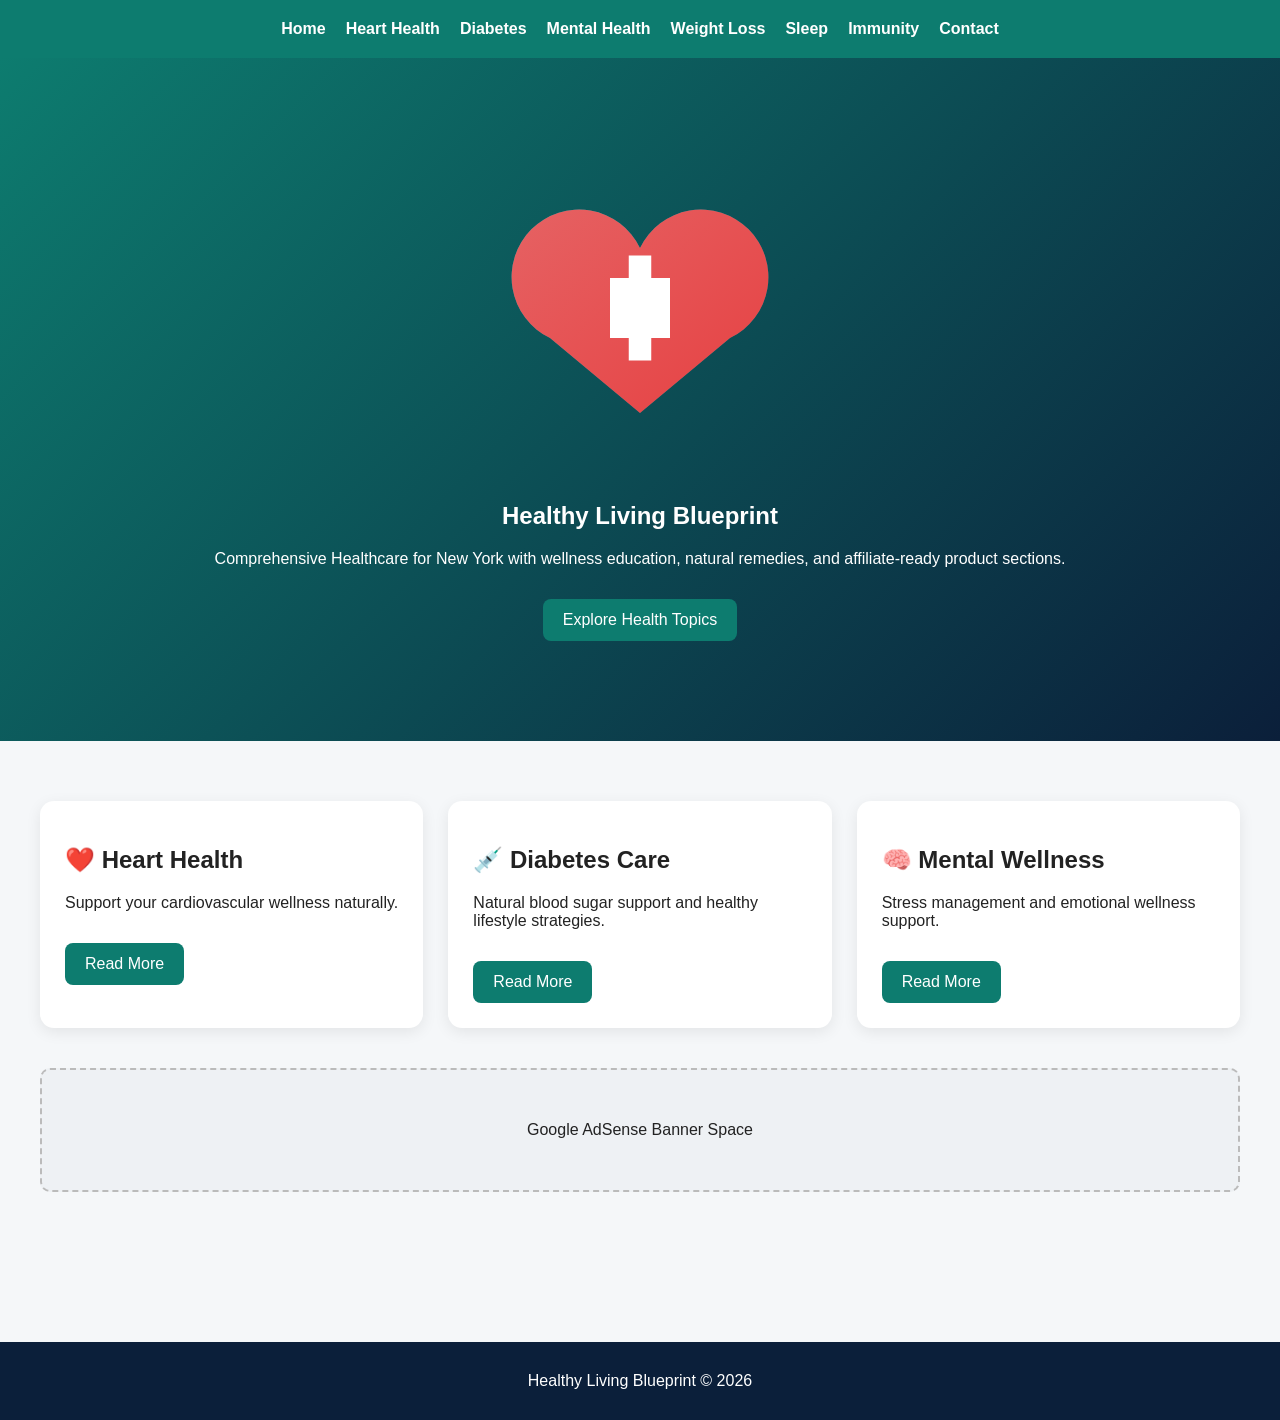
==== commit 24a0a17d: "Add files via upload" ====
--- a/index.html
+++ b/index.html
@@ -1,233 +1,172 @@
+
 <!DOCTYPE html>
 <html lang="en">
 <head>
 <meta charset="UTF-8">
 <meta name="viewport" content="width=device-width, initial-scale=1.0">
 <title>Healthy Living Blueprint</title>
+
 <style>
-body{font-family:Arial,sans-serif;background:#f4f7f8;margin:0;color:#222;line-height:1.7}
-header{background:#0d7c6f;padding:20px;position:sticky;top:0}
-nav{display:flex;justify-content:center;gap:20px;flex-wrap:wrap}
-nav a{color:white;text-decoration:none;font-weight:bold}
-.hero{background:linear-gradient(135deg,#0d7c6f,#0b1f3a);color:white;text-align:center;padding:100px 20px}
-.hero h1{font-size:58px}
-.container{max-width:1200px;margin:auto;padding:60px 20px}
-.grid{display:grid;grid-template-columns:repeat(auto-fit,minmax(320px,1fr));gap:25px}
-.card{background:white;padding:28px;border-radius:14px;box-shadow:0 4px 15px rgba(0,0,0,.08)}
-.card h2{color:#0d7c6f}
-.story{background:#eef9f7;padding:16px;border-left:5px solid #0d7c6f;border-radius:10px;font-style:italic;margin-bottom:20px}
-.btn{display:inline-block;background:#0d7c6f;color:white;text-decoration:none;padding:12px 20px;border-radius:8px;margin-top:15px;font-weight:bold}
-.cta{background:#0b1f3a;color:white;padding:18px;border-radius:12px;margin-top:20px}
-footer{background:#0b1f3a;color:white;text-align:center;padding:30px;margin-top:50px}
-.disclaimer{background:#fff5d6;padding:20px;border-radius:10px;margin-top:40px}
+body{
+font-family:Arial,sans-serif;
+margin:0;
+background:#f5f7f9;
+color:#222;
+}
+
+header{
+background:#0d7c6f;
+padding:20px;
+}
+
+nav{
+display:flex;
+justify-content:center;
+gap:20px;
+flex-wrap:wrap;
+}
+
+nav a{
+color:white;
+text-decoration:none;
+font-weight:bold;
+}
+
+.hero{
+background:linear-gradient(135deg,#0d7c6f,#0b1f3a);
+color:white;
+text-align:center;
+padding:100px 20px;
+}
+
+.hero svg{
+max-width:300px;
+margin-bottom:20px;
+}
+
+.container{
+max-width:1200px;
+margin:auto;
+padding:60px 20px;
+}
+
+.grid{
+display:grid;
+grid-template-columns:repeat(auto-fit,minmax(300px,1fr));
+gap:25px;
+}
+
+.card{
+background:white;
+padding:25px;
+border-radius:14px;
+box-shadow:0 4px 15px rgba(0,0,0,.08);
+}
+
+.btn{
+display:inline-block;
+margin-top:15px;
+padding:12px 20px;
+background:#0d7c6f;
+color:white;
+text-decoration:none;
+border-radius:8px;
+}
+
+.ad-space{
+height:120px;
+border:2px dashed #bbb;
+display:flex;
+justify-content:center;
+align-items:center;
+margin:40px 0;
+border-radius:10px;
+background:#eef1f4;
+}
+
+footer{
+background:#0b1f3a;
+color:white;
+text-align:center;
+padding:30px;
+margin-top:50px;
+}
 </style>
 </head>
+
 <body>
 
 <header>
 <nav>
-<a href="#heart">Heart Health</a>
-<a href="#diabetes">Diabetes</a>
-<a href="#mental">Mental Health</a>
-<a href="#weight">Weight Loss</a>
-<a href="#sleep">Sleep Health</a>
-<a href="#immune">Immunity</a>
+<a href="#">Home</a>
+<a href="#">Heart Health</a>
+<a href="#">Diabetes</a>
+<a href="#">Mental Health</a>
+<a href="#">Weight Loss</a>
+<a href="#">Sleep</a>
+<a href="#">Immunity</a>
+<a href="#">Contact</a>
 </nav>
 </header>
 
 <section class="hero">
+
+<svg viewBox="0 0 400 400" xmlns="http://www.w3.org/2000/svg">
+<defs>
+<linearGradient id="grad1" x1="0%" y1="0%" x2="100%" y2="100%">
+<stop offset="0%" stop-color="#00a9b5"/>
+<stop offset="100%" stop-color="#0b6b7a"/>
+</linearGradient>
+
+<linearGradient id="grad2" x1="0%" y1="0%" x2="100%" y2="100%">
+<stop offset="0%" stop-color="#ff5a5a"/>
+<stop offset="100%" stop-color="#ff3c3c"/>
+</linearGradient>
+</defs>
+
+<path d="M200 340 L80 240 A90 90 0 1 1 200 120 A90 90 0 1 1 320 240 Z" fill="url(#grad1)"/>
+<path d="M200 340 L320 240 A90 90 0 1 0 200 120 A90 90 0 1 0 80 240 Z" fill="url(#grad2)" opacity="0.9"/>
+
+<rect x="160" y="160" width="80" height="80" fill="white"/>
+<rect x="185" y="130" width="30" height="140" fill="white"/>
+</svg>
+
 <h1>Healthy Living Blueprint</h1>
-<p>Captivating health stories, wellness solutions, herbal remedies, and affiliate-ready calls-to-action for every health niche.</p>
+
+<p>
+Comprehensive Healthcare for New York with wellness education, natural remedies, and affiliate-ready product sections.
+</p>
+
+<a class="btn" href="#">Explore Health Topics</a>
+
 </section>
 
 <div class="container">
 
 <div class="grid">
 
-<div class="card" id="heart">
+<div class="card">
 <h2>❤️ Heart Health</h2>
-<div class="story">
-"James ignored chest discomfort until a sudden emergency changed his life. After improving his nutrition, exercising daily, and using doctor-approved heart supplements, he regained his strength and confidence."
-</div>
-<p>Heart wellness depends on exercise, healthy eating, quality sleep, and regular checkups.</p>
-<ul>
-<li>Monitor blood pressure regularly</li>
-<li>Reduce processed foods</li>
-<li>Exercise daily</li>
-<li>Manage stress levels</li>
-</ul>
-
-<h3>Recommended Herbal Support</h3>
-<ul>
-<li>CoQ10</li>
-<li>Omega-3 Fish Oil</li>
-<li>Garlic Extract</li>
-<li>Hawthorn Berry</li>
-</ul>
-
-<div class="cta">
-<h3>Protect Your Heart Today</h3>
-<p>Explore natural heart support products and wellness programs.</p>
-<a class="btn" href="#">Shop Heart Health Products</a>
-</div>
+<p>Support your cardiovascular wellness naturally.</p>
+<a class="btn" href="#">Read More</a>
 </div>
 
-<div class="card" id="diabetes">
+<div class="card">
 <h2>💉 Diabetes Care</h2>
-<div class="story">
-"Maria struggled with uncontrolled blood sugar for years until she transformed her lifestyle through healthy nutrition, movement, and wellness support supplements."
-</div>
-<p>Managing diabetes requires consistency, healthy habits, and long-term lifestyle support.</p>
-
-<ul>
-<li>Track blood sugar regularly</li>
-<li>Reduce sugary foods</li>
-<li>Stay active</li>
-<li>Follow healthy meal plans</li>
-</ul>
-
-<h3>Recommended Herbal Support</h3>
-<ul>
-<li>Berberine</li>
-<li>Ceylon Cinnamon</li>
-<li>Bitter Melon</li>
-<li>Chromium</li>
-</ul>
-
-<div class="cta">
-<h3>Support Healthy Blood Sugar Naturally</h3>
-<p>Discover trusted diabetes wellness products.</p>
-<a class="btn" href="#">Explore Diabetes Remedies</a>
-</div>
+<p>Natural blood sugar support and healthy lifestyle strategies.</p>
+<a class="btn" href="#">Read More</a>
 </div>
 
-<div class="card" id="mental">
-<h2>🧠 Mental Health</h2>
-<div class="story">
-"Rebecca battled anxiety and sleepless nights for years before finally discovering therapy, mindfulness, and calming herbal support."
-</div>
-
-<p>Mental wellness affects productivity, relationships, and overall quality of life.</p>
-
-<ul>
-<li>Practice mindfulness</li>
-<li>Improve sleep habits</li>
-<li>Build healthy routines</li>
-<li>Seek professional support</li>
-</ul>
-
-<h3>Recommended Herbal Support</h3>
-<ul>
-<li>Ashwagandha</li>
-<li>L-Theanine</li>
-<li>Chamomile</li>
-<li>Magnesium Glycinate</li>
-</ul>
-
-<div class="cta">
-<h3>Feel Calm and Balanced Again</h3>
-<p>Support emotional wellness naturally.</p>
-<a class="btn" href="#">Shop Mental Wellness Products</a>
-</div>
-</div>
-
-<div class="card" id="weight">
-<h2>⚖️ Weight Loss</h2>
-
-<div class="story">
-"Daniel transformed his health after years of obesity by changing his nutrition habits and adding metabolism support supplements."
-</div>
-
-<p>Healthy weight management depends on consistency and sustainable habits.</p>
-
-<ul>
-<li>Drink more water</li>
-<li>Exercise consistently</li>
-<li>Reduce processed carbohydrates</li>
-<li>Focus on long-term health goals</li>
-</ul>
-
-<h3>Recommended Herbal Support</h3>
-<ul>
-<li>Green Tea Extract</li>
-<li>Apple Cider Vinegar</li>
-<li>Garcinia Cambogia</li>
-<li>Fiber Detox Blends</li>
-</ul>
-
-<div class="cta">
-<h3>Start Your Transformation Today</h3>
-<p>Burn fat naturally with metabolism support products.</p>
-<a class="btn" href="#">View Weight Loss Products</a>
-</div>
-</div>
-
-<div class="card" id="sleep">
-<h2>🌙 Sleep Health</h2>
-
-<div class="story">
-"Karen suffered from insomnia for nearly two years before discovering healthy nighttime routines and natural sleep support supplements."
-</div>
-
-<p>Quality sleep supports immunity, energy, focus, and emotional health.</p>
-
-<ul>
-<li>Avoid screens before bedtime</li>
-<li>Maintain consistent sleep hours</li>
-<li>Reduce caffeine intake</li>
-<li>Create calming bedtime routines</li>
-</ul>
-
-<h3>Recommended Herbal Support</h3>
-<ul>
-<li>Melatonin</li>
-<li>Valerian Root</li>
-<li>Lavender Support</li>
-<li>Magnesium Sleep Blends</li>
-</ul>
-
-<div class="cta">
-<h3>Improve Your Sleep Naturally</h3>
-<p>Discover calming nighttime wellness products.</p>
-<a class="btn" href="#">Shop Sleep Support</a>
-</div>
-</div>
-
-<div class="card" id="immune">
-<h2>🛡️ Immune Support</h2>
-
-<div class="story">
-"Michael constantly got sick during seasonal changes until he improved his nutrition and added immune-support vitamins into his daily routine."
-</div>
-
-<p>A strong immune system helps the body maintain long-term wellness and resilience.</p>
-
-<ul>
-<li>Stay hydrated</li>
-<li>Eat fruits and vegetables</li>
-<li>Exercise regularly</li>
-<li>Reduce chronic stress</li>
-</ul>
-
-<h3>Recommended Herbal Support</h3>
-<ul>
-<li>Elderberry</li>
-<li>Vitamin C</li>
-<li>Zinc Support</li>
-<li>Echinacea</li>
-</ul>
-
-<div class="cta">
-<h3>Strengthen Your Immune System</h3>
-<p>Boost your wellness naturally with immune-support products.</p>
-<a class="btn" href="#">Explore Immune Support</a>
-</div>
+<div class="card">
+<h2>🧠 Mental Wellness</h2>
+<p>Stress management and emotional wellness support.</p>
+<a class="btn" href="#">Read More</a>
 </div>
 
 </div>
 
-<div class="disclaimer">
-<strong>Medical Disclaimer:</strong> This website is for educational purposes only and does not replace professional medical advice. Herbal remedies and supplements are not intended to diagnose, treat, cure, or prevent diseases.
+<div class="ad-space">
+Google AdSense Banner Space
 </div>
 
 </div>
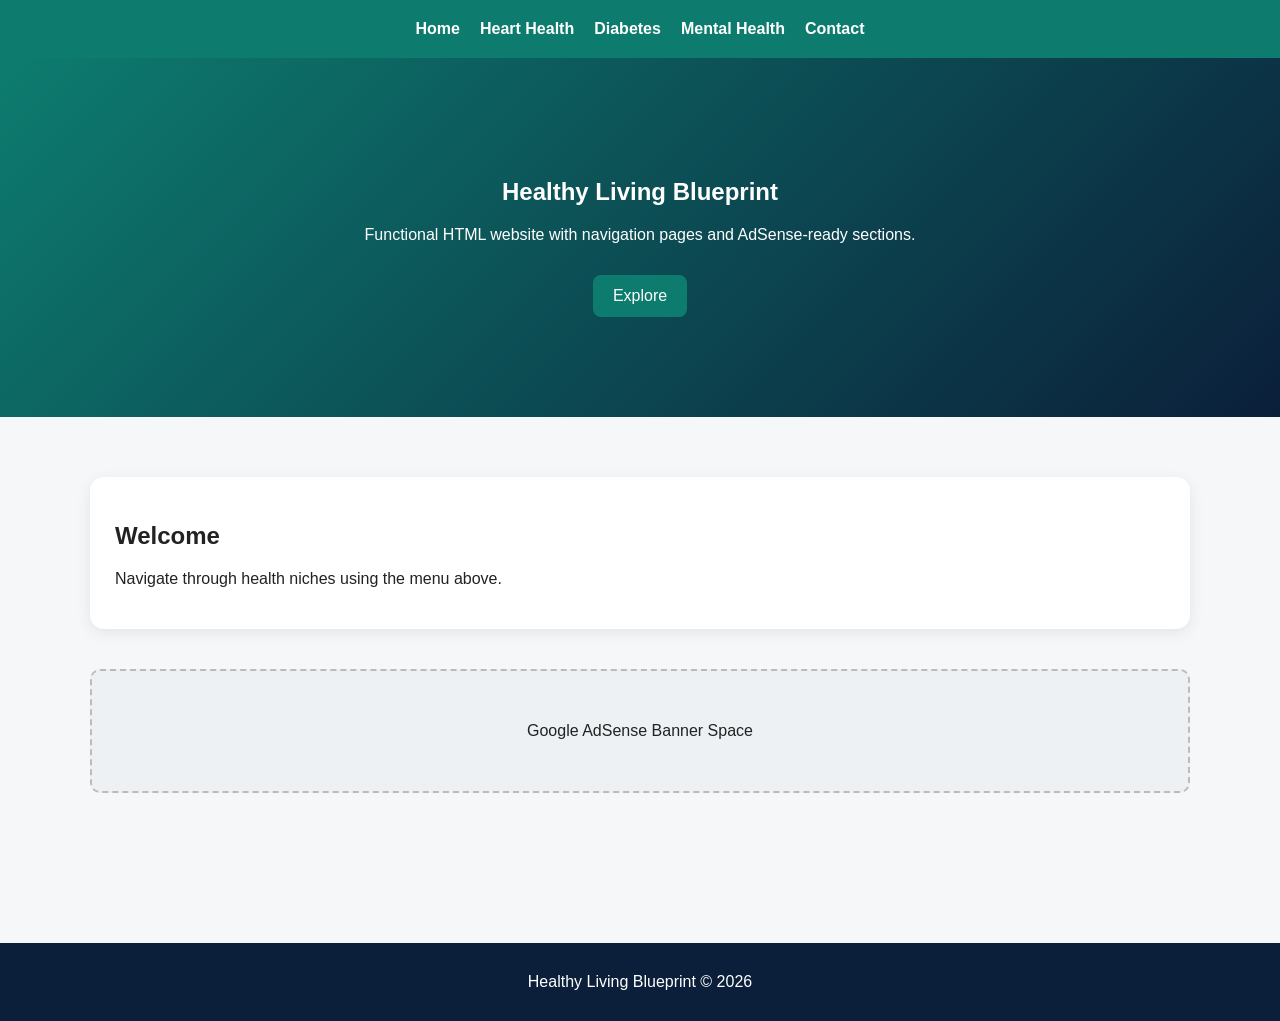
==== commit 8db23a0c: "Add files via upload" ====
--- a/index.html
+++ b/index.html
@@ -1,179 +1,109 @@
-
 <!DOCTYPE html>
 <html lang="en">
 <head>
 <meta charset="UTF-8">
 <meta name="viewport" content="width=device-width, initial-scale=1.0">
 <title>Healthy Living Blueprint</title>
-
 <style>
-body{
-font-family:Arial,sans-serif;
-margin:0;
-background:#f5f7f9;
-color:#222;
-}
-
-header{
-background:#0d7c6f;
-padding:20px;
-}
-
-nav{
-display:flex;
-justify-content:center;
-gap:20px;
-flex-wrap:wrap;
-}
-
-nav a{
-color:white;
-text-decoration:none;
-font-weight:bold;
-}
-
-.hero{
-background:linear-gradient(135deg,#0d7c6f,#0b1f3a);
-color:white;
-text-align:center;
-padding:100px 20px;
-}
-
-.hero svg{
-max-width:300px;
-margin-bottom:20px;
-}
-
-.container{
-max-width:1200px;
-margin:auto;
-padding:60px 20px;
-}
-
-.grid{
-display:grid;
-grid-template-columns:repeat(auto-fit,minmax(300px,1fr));
-gap:25px;
-}
-
-.card{
-background:white;
-padding:25px;
-border-radius:14px;
-box-shadow:0 4px 15px rgba(0,0,0,.08);
-}
-
-.btn{
-display:inline-block;
-margin-top:15px;
-padding:12px 20px;
-background:#0d7c6f;
-color:white;
-text-decoration:none;
-border-radius:8px;
-}
-
-.ad-space{
-height:120px;
-border:2px dashed #bbb;
-display:flex;
-justify-content:center;
-align-items:center;
-margin:40px 0;
-border-radius:10px;
-background:#eef1f4;
-}
-
-footer{
-background:#0b1f3a;
-color:white;
-text-align:center;
-padding:30px;
-margin-top:50px;
-}
+body{font-family:Arial,sans-serif;margin:0;background:#f5f7f9;color:#222}
+header{background:#0d7c6f;padding:20px}
+nav{display:flex;justify-content:center;gap:20px;flex-wrap:wrap}
+nav a{color:white;text-decoration:none;font-weight:bold}
+.hero{background:linear-gradient(135deg,#0d7c6f,#0b1f3a);color:white;text-align:center;padding:100px 20px}
+.page{display:none}
+.page.active{display:block}
+.container{max-width:1100px;margin:auto;padding:60px 20px}
+.card{background:white;padding:25px;border-radius:14px;box-shadow:0 4px 15px rgba(0,0,0,.08)}
+.btn{display:inline-block;padding:12px 20px;background:#0d7c6f;color:white;text-decoration:none;border-radius:8px;margin-top:15px}
+.ad-space{height:120px;border:2px dashed #bbb;background:#eef1f4;border-radius:10px;display:flex;align-items:center;justify-content:center;margin:40px 0}
+footer{background:#0b1f3a;color:white;text-align:center;padding:30px;margin-top:50px}
 </style>
 </head>
-
 <body>
 
 <header>
 <nav>
-<a href="#">Home</a>
-<a href="#">Heart Health</a>
-<a href="#">Diabetes</a>
-<a href="#">Mental Health</a>
-<a href="#">Weight Loss</a>
-<a href="#">Sleep</a>
-<a href="#">Immunity</a>
-<a href="#">Contact</a>
+<a href="#" onclick="showPage('home')">Home</a>
+<a href="#" onclick="showPage('heart')">Heart Health</a>
+<a href="#" onclick="showPage('diabetes')">Diabetes</a>
+<a href="#" onclick="showPage('mental')">Mental Health</a>
+<a href="#" onclick="showPage('contact')">Contact</a>
 </nav>
 </header>
 
+<div id="home" class="page active">
 <section class="hero">
-
-<svg viewBox="0 0 400 400" xmlns="http://www.w3.org/2000/svg">
-<defs>
-<linearGradient id="grad1" x1="0%" y1="0%" x2="100%" y2="100%">
-<stop offset="0%" stop-color="#00a9b5"/>
-<stop offset="100%" stop-color="#0b6b7a"/>
-</linearGradient>
-
-<linearGradient id="grad2" x1="0%" y1="0%" x2="100%" y2="100%">
-<stop offset="0%" stop-color="#ff5a5a"/>
-<stop offset="100%" stop-color="#ff3c3c"/>
-</linearGradient>
-</defs>
-
-<path d="M200 340 L80 240 A90 90 0 1 1 200 120 A90 90 0 1 1 320 240 Z" fill="url(#grad1)"/>
-<path d="M200 340 L320 240 A90 90 0 1 0 200 120 A90 90 0 1 0 80 240 Z" fill="url(#grad2)" opacity="0.9"/>
-
-<rect x="160" y="160" width="80" height="80" fill="white"/>
-<rect x="185" y="130" width="30" height="140" fill="white"/>
-</svg>
-
 <h1>Healthy Living Blueprint</h1>
-
-<p>
-Comprehensive Healthcare for New York with wellness education, natural remedies, and affiliate-ready product sections.
-</p>
-
-<a class="btn" href="#">Explore Health Topics</a>
-
+<p>Functional HTML website with navigation pages and AdSense-ready sections.</p>
+<a class="btn" href="#" onclick="showPage('heart')">Explore</a>
 </section>
 
 <div class="container">
-
-<div class="grid">
-
 <div class="card">
-<h2>❤️ Heart Health</h2>
-<p>Support your cardiovascular wellness naturally.</p>
-<a class="btn" href="#">Read More</a>
+<h2>Welcome</h2>
+<p>Navigate through health niches using the menu above.</p>
 </div>
 
-<div class="card">
-<h2>💉 Diabetes Care</h2>
-<p>Natural blood sugar support and healthy lifestyle strategies.</p>
-<a class="btn" href="#">Read More</a>
+<div class="ad-space">Google AdSense Banner Space</div>
+</div>
 </div>
 
+<div id="heart" class="page">
+<div class="container">
 <div class="card">
-<h2>🧠 Mental Wellness</h2>
-<p>Stress management and emotional wellness support.</p>
-<a class="btn" href="#">Read More</a>
+<h1>❤️ Heart Health</h1>
+<p>Support your cardiovascular health naturally.</p>
+<a class="btn" href="#">Shop Heart Wellness</a>
+</div>
+</div>
 </div>
 
+<div id="diabetes" class="page">
+<div class="container">
+<div class="card">
+<h1>💉 Diabetes Care</h1>
+<p>Healthy blood sugar support and wellness routines.</p>
+<a class="btn" href="#">Explore Diabetes Products</a>
+</div>
+</div>
 </div>
 
-<div class="ad-space">
-Google AdSense Banner Space
+<div id="mental" class="page">
+<div class="container">
+<div class="card">
+<h1>🧠 Mental Wellness</h1>
+<p>Stress relief and emotional wellness support.</p>
+<a class="btn" href="#">Shop Mental Wellness</a>
+</div>
+</div>
 </div>
 
+<div id="contact" class="page">
+<div class="container">
+<div class="card">
+<h1>Contact Us</h1>
+<form>
+<input type="text" placeholder="Your Name" style="width:100%;padding:12px;margin:10px 0;">
+<input type="email" placeholder="Your Email" style="width:100%;padding:12px;margin:10px 0;">
+<textarea placeholder="Message" style="width:100%;height:140px;padding:12px;margin:10px 0;"></textarea>
+<button class="btn">Send Message</button>
+</form>
+</div>
+</div>
 </div>
 
 <footer>
 Healthy Living Blueprint © 2026
 </footer>
 
+<script>
+function showPage(pageId){
+const pages=document.querySelectorAll('.page');
+pages.forEach(page=>page.classList.remove('active'));
+document.getElementById(pageId).classList.add('active');
+window.scrollTo(0,0);
+}
+</script>
+
 </body>
 </html>
